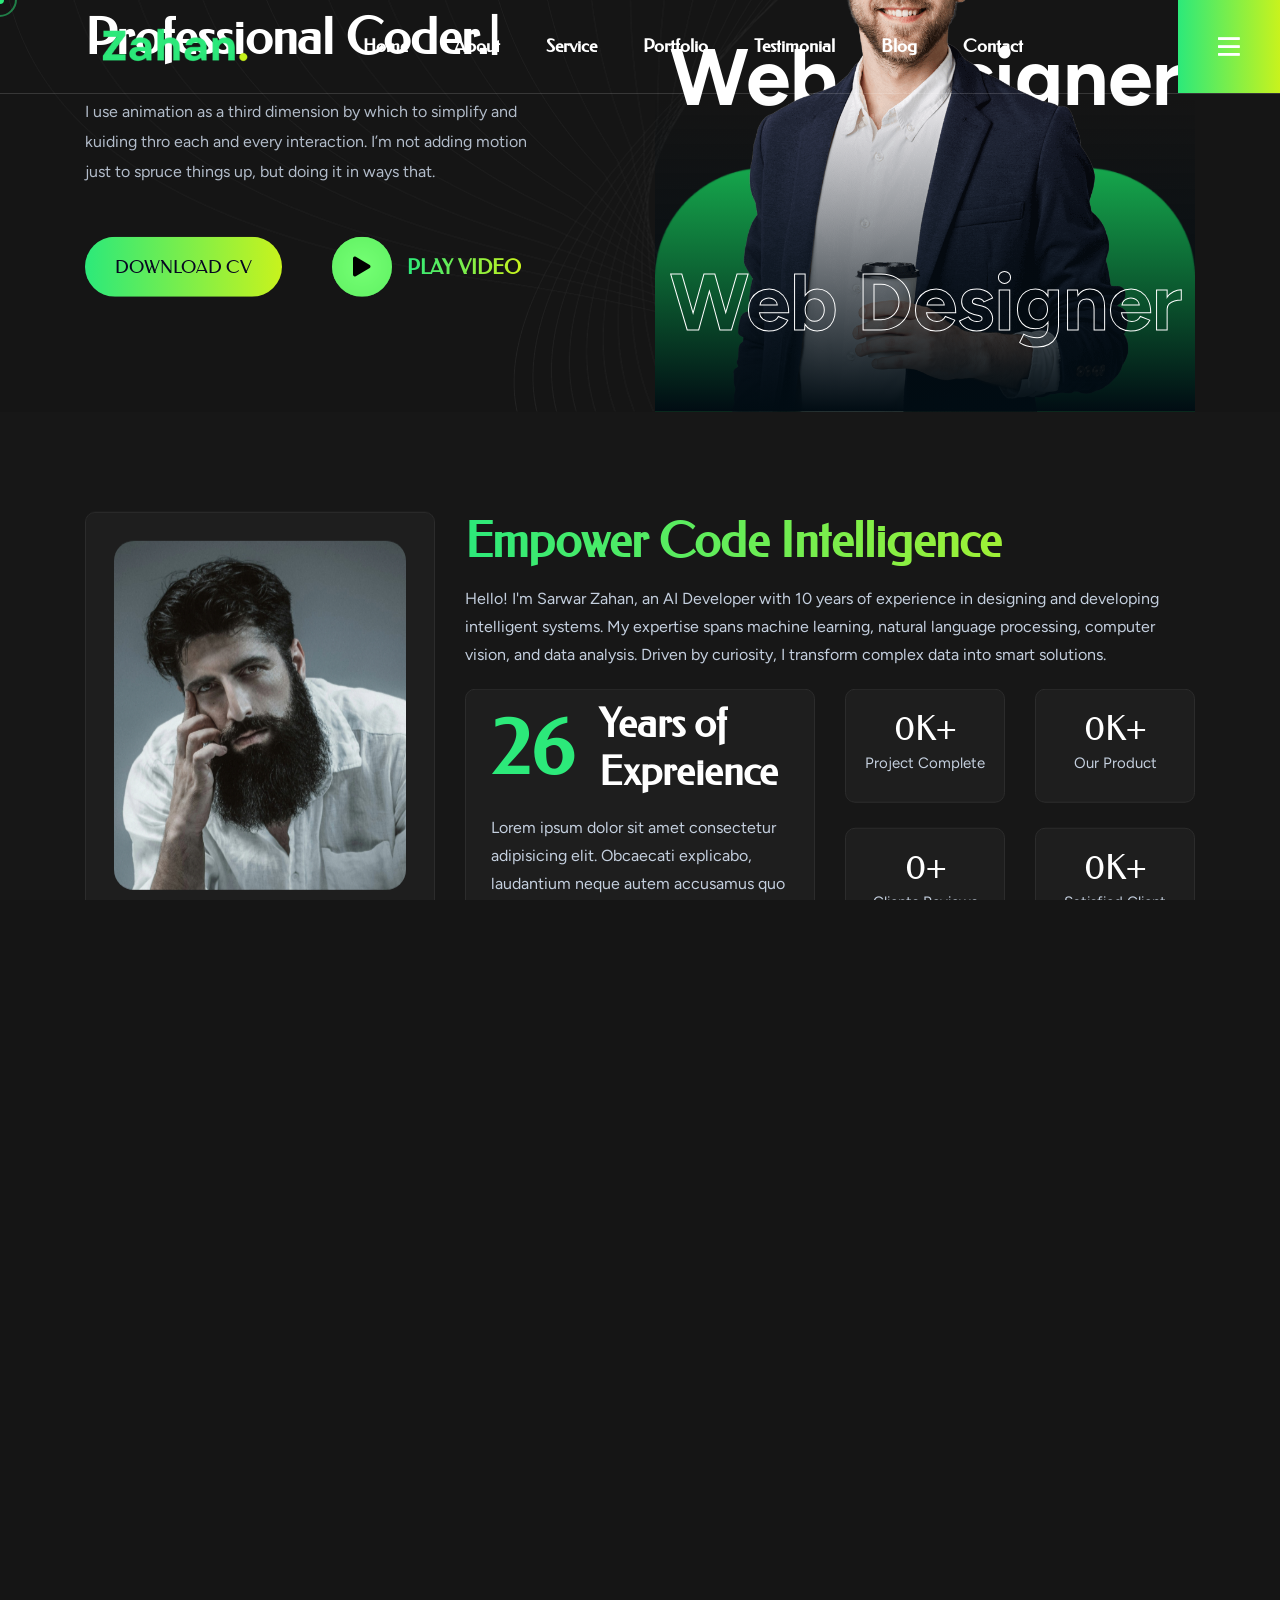
==== index.html @ ab87fbb2 "initial commit" ====
<!DOCTYPE html>
<html lang="en">
<head>
    <meta charset="UTF-8">
    <meta name="viewport" content="width=device-width, initial-scale=1.0">
    <title>Zahan - Personal Portfolio HTML Template</title>
    <link rel="icon" href="assets/img/logo/zahan-icon.png" type="image/png">

    <link rel="stylesheet" href="assets/css/bootstrap.min.css">
    <link rel="stylesheet" href="assets/css/fontawesome.min.css">
    <link rel="stylesheet" href="assets/css/swiper-bundle.min.css">
    <link rel="stylesheet" href="assets/css/animate.min.css">
    <link rel="stylesheet" href="assets/css/magnific-popup.css">
    <link rel="stylesheet" href="assets/css/style.css">
</head>
<body>
    <!-- Custom Cursor Start -->
    <div class="mouseCursor cursor-outer"></div>
    <div class="mouseCursor cursor-inner"><span>Drag</span></div>
    <!-- Custom Cursor End -->

    <!-- Preloader Start -->
    <div id="preloader">
    <div class="loader-text">Zahan</div>
    </div>
    <!-- Preloader End -->

    <!-- Header Start -->
    <header class="bc-header-wrapper bc-transparent-header pl-100 bc-sticky-black" id="bc-sticky-header">
        <div class="container-fluid p-0">
            <div class="row gx-0 align-items-center">
                <div class="col-lg-12">
                    <div class="bc-header-content d-flex justify-content-between ">
                        <div class="bc-logo-area align-content-center">
                            <a class="bc-logo" href="index.html">
                                <img src="assets/img/logo/logo.png" alt="logo">
                            </a>
                        </div>
                        <div class="bc-mainmenu-nav align-content-center d-none d-lg-block">
                            <nav class="bc-mobile-menu-active onepage">
                                <ul>
                                    <li><a href="#home">Home</a></li>
                                    <li><a href="#about">About</a></li>
                                    <li><a href="#service">Service</a></li>
                                    <li><a href="#portfolio">Portfolio</a></li>
                                    <li><a href="#testimonial">Testimonial</a></li>
                                    <li><a href="#blog">Blog</a></li>
                                    <li><a href="#contact">Contact</a></li>
                                </ul>
                            </nav>
                        </div>
                        <div class="bc-header-right-area align-content-center">
                            <div class="bc-action-area">
                                <div class="bc-offcanvas-btn bc-offcanvas-toogle"><i class="far fa-bars"></i></div>
                            </div>
                        </div>
                    </div>
                </div>
            </div>
        </div>
    </header>
    <!-- Header End -->
    <!-- Offcanvas Start --> 
     <div class="bc-offcanvas_wrapper">
        <div class="bc-offcanvas">
            <div class="bc-offcanvas-header d-flex justify-content-between align-items-center mb-70">
                <div class="bc-offcanvas-logo">
                    <a href="#">
                        <img src="assets/img/logo/logo.png" alt="">
                    </a>
                </div>
                <div class="bc-offcanvas-close">
                    <div class="bc-offcanvas-close-toggle">
                        <i class="fal fa-times"></i>
                    </div>
                </div>
            </div>
            <div class="bc-offcanvas-menu mb-50 d-xl-none"><nav></nav></div>
            <div class="bc-offcanvas-content mb-40 d-none d-lg-block">
                <h2 class="bc-offcanvas-title">Hello There!</h2>
                <p>Lorem ipsum dolor sit amet consectetur adipisicing elit. Blanditiis ea sint ex optio iste quidem.</p>
            </div>
            <div class="bc-offcanvas-info">
                <span class="subtile">Contact Inforamtion</span>
                <div class="bc-link-area">
                    <ul class="bc-link">
                        <li>
                            <span class="bc-link-icon"><i class="far fa-envelope"></i></span>
                            <div class="bc-link-wrap">
                                <h4 class="bc-link-title">E-mail:</h4>
                                <a href="#">hello@zahan.com</a>
                            </div>
                        </li>
                        <li>
                            <span class="bc-link-icon"><i class="fas fa-map-marker-alt"></i></span>
                            <div class="bc-link-wrap">
                                <h4 class="bc-link-title">Location:</h4>
                                <div>3891 Ranchview Dr. Richardson</div>
                            </div>
                        </li>
                        <li>
                            <span class="bc-link-icon"><i class="fas fa-phone-alt"></i></span>
                            <div class="bc-link-wrap">
                                <h4 class="bc-link-title">Phone:</h4>
                                <a href="#">+8801780882316</a>
                            </div>
                        </li>
                    </ul>
                </div>
            </div>
             <div class="bc-social-share-inner mt-50">
                <span class="subtile">find with me </span>
                <ul class="bc-social-sahre">
                    <li>
                        <a href="#" class="bc-social-btn"><i class="fab fa-facebook-f"></i></a>
                    </li>
                    <li>
                        <a href="#" class="bc-social-btn"><i class="fab fa-linkedin-in"></i></a>
                    </li>
                    <li>
                        <a href="#" class="bc-social-btn"><i class="fab fa-github"></i></a>
                    </li>
                    <li>
                        <a href="#" class="bc-social-btn"><i class="fab fa-twitter"></i></a>
                    </li>
                </ul>
            </div>
        </div>
     </div>
     <div class="bc-offcanvas-overlay"></div>
    <!-- Offcanvas End --> 

    <div id="smooth-wrapper">
        <div id="smooth-content">
            <main>
                <!-- Hero Start -->
                <section class="bc-hero-wrapper pt-90" data-background="assets/img/texture.png" id="home">
                    <div class="container">
                        <div class="row">
                            <div class="col-lg-6 order-lg-2">
                                <div class="bc-hero-right-area">
                                    <div class="bc-hero-thumbnail-wrapper">
                                        <div class="bc-hero-thumbnail wow img-custom-anim-top" data-wow-duration="1.5s" data-wow-delay="0.2s">
                                            <img src="assets/img/hero/banner-01.png" alt="hero image">
                                            <h2 class="bc-hero-thumbnail-text-1 bc-up-down-2">Web Designer</h2>
                                            <h2 class="bc-hero-thumbnail-text-2 bc-up-down">Web Designer</h2>
                                            <div class="bc-hero-thumbnail-bg-img">
                                                <img src="assets/img/hero/hero-banner-bg-01.png" alt="">
                                            </div>
                                        </div>
                                    </div>
                                </div>
                            </div>
                            <div class="col-lg-6 order-lg-1">
                                <div class="bc-hero-left-area">
                                    <div class="bc-hero-left-content">
                                        <span class="bc-hero-subtitle wow img-custom-anim-left" data-wow-duration="1.5s" data-wow-delay="0.1s">Welcome to my world</span>
                                        <h1 class="bc-hero-title wow img-custom-anim-right" data-wow-duration="1.5s" data-wow-delay="0.4s">
                                            Hi, I’m <span class="bc-hero-title-color bc-gradient-text-color">Sarwar Zahan</span><br>
                                            <span id="bc-animate-text"></span>
                                        </h1>
                                        <p>I use animation as a third dimension by which to simplify and kuiding thro each and every interaction. I’m not adding motion just to spruce things up, but doing it in ways that.</p>
                                        <div class="bc-hero-button-wrap mt-10 d-flex">
                                            <a href="#" class="bc-btn text-uppercase align-content-center">
                                                <span class="bc-btn-wrap">
                                                    <span class="bc-btn-y-1">DOWNLOAD CV</span>
                                                    <span class="bc-btn-y-2">DOWNLOAD CV</span>
                                                </span>
                                            </a>
                                            <a class="popup-video" href="https://www.youtube.com/watch?v=FTdNCmpxc-U">
                                                <div class="bc-video-btn ml-50">
                                                    <div class="bc-video-btn-circle">
                                                        <span class="bc-play-icon"><i class="fas fa-play"></i></span>
                                                    </div>
                                                    <span class="bc-video-btn-text bc-gradient-text-color">Play Video</span>
                                                </div>
                                            </a>
                                        </div>
                                    </div>
                                </div>
                            </div>
                        </div>
                    </div>
                </section>
                <!-- Hero End -->
                <!-- About Start -->
                <section class="bc-about-wrapper pt-100 pb-50 p-relative bc-section-bg" id="about">
                    <div class="container">
                        <div class="row">
                            <div class="col-lg-4 col-md-5">
                                <div class="bc-about-img-box-wrap text-center mb-30 wow bcFadeInUp" data-wow-duration="1.5s" data-wow-delay="0.2s">
                                    <div class="bc-about-thumb mb-30 wow img-custom-anim-top" data-wow-duration="1.5s" data-wow-delay="0.2s">
                                        <img src="assets/img/testimonial/testimonal-03.jpg" alt="">
                                    </div>
                                    <div class="bc-about-author-info">
                                        <h3 class="bc-about-author-name">Md Sarwar Zahan</h3>
                                        <span class="bc-about-author-degi bc-gradient-text-color">Web Developer</span>
                                    </div>
                                    <div class="bc-about-author-contact mt-15">
                                        <a href="#" class="bc-about-author-email">hello@sarwarzahan.com</a>
                                        <span class="bc-about-author-address">Based in San Francisco, CA</span>
                                    </div>
                                    <div class="bc-about-social-share mt-30">
                                        <ul class="bc-social-sahre justify-content-center">
                                            <li>
                                                <a href="#" class="bc-social-btn"><i class="fab fa-facebook-f"></i></a>
                                            </li>
                                            <li>
                                                <a href="#" class="bc-social-btn"><i class="fab fa-linkedin-in"></i></a>
                                            </li>
                                            <li>
                                                <a href="#" class="bc-social-btn"><i class="fab fa-github"></i></a>
                                            </li>
                                            <li>
                                                <a href="#" class="bc-social-btn"><i class="fab fa-twitter"></i></a>
                                            </li>
                                        </ul>
                                    </div>
                                </div>
                            </div>
                            <div class="col-lg-8 col-md-7">
                                <div class="bc-about-content-wrap">
                                    <div class="bc-section-title-wrapper mb-20 wow bcFadeInUp" data-wow-duration="1.5s" data-wow-delay="0.4s"> 
                                        <h2 class="bc-section-title bc-gradient-text-color ">Empower Code Intelligence</h2>
                                        <p>Hello! I'm Sarwar Zahan, an AI Developer with 10 years of experience in designing and developing intelligent systems. My expertise spans machine learning, natural language processing, computer vision, and data analysis. Driven by curiosity, I transform complex data into smart solutions.</p>
                                    </div>
                                    <div class="row">
                                        <div class="col-xl-6">
                                            <div class="bc-about-expart-area mb-20 d-none d-xl-block wow bcFadeInUp" data-wow-duration="1.5s" data-wow-delay="0.6s">
                                                <div class="bc-about-expart-text mb-10 d-flex">
                                                    <span>26</span>
                                                    <h3>Years of <br> Expreience</h3>
                                                </div>
                                                <p>Lorem ipsum dolor sit amet consectetur adipisicing elit. Obcaecati explicabo, laudantium neque autem accusamus quo aliquam molestias modi ab aut necessitatibus consequatur!</p>
                                            </div>
                                        </div>
                                        <div class="col-xl-6">
                                            <div class="bc-about-fact-area wow bcFadeInUp" data-wow-duration="1.5s" data-wow-delay="0.8s">
                                                <div class="row">
                                                    <div class="col-sm-6">
                                                        <div class="bc-fact">
                                                            <span class="bc-fact-count"><span class="counter">20</span>K+</span>
                                                            <p>Project Complete</p>
                                                        </div>
                                                    </div>
                                                    <div class="col-sm-6">
                                                        <div class="bc-fact">
                                                            <span class="bc-fact-count"><span class="counter">10</span>K+</span>
                                                            <p>Our Product</p>
                                                        </div>
                                                    </div>
                                                    <div class="col-sm-6">
                                                        <div class="bc-fact">
                                                            <span class="bc-fact-count"><span class="counter">200</span>+</span>
                                                            <p>Clients Reviews</p>
                                                        </div>
                                                    </div>
                                                    <div class="col-sm-6">
                                                        <div class="bc-fact">
                                                            <span class="bc-fact-count"><span class="counter">2</span>K+</span>
                                                            <p>Satisfied Client</p>
                                                        </div>
                                                    </div>
                                                </div>
                                            </div>
                                        </div>
                                    </div>
                                    <div class="row">
                                        <div class="col-12">
                                            <div class="bc-cta-area text-center wow bcFadeInUp" data-wow-duration="1.5s" data-wow-delay="1s">
                                                <h3 class="bc-cta-title text-white mb-10">Have a project idea in mind?</h3>
                                                <p class="bc-cta-subtitle text-white mb-20">Let’s collaborate to build something amazing together.</p>
                                                <a href="#" class="bc-btn">
                                                    <span class="bc-btn-wrap">
                                                        <span class="bc-btn-y-1">Start a Project <i class="fas fa-arrow-right"></i></span>
                                                        <span class="bc-btn-y-2">Start a Project <i class="fas fa-arrow-right"></i></span>
                                                    </span>
                                                </a>
                                            </div>
                                        </div>
                                    </div>
                                </div>
                            </div>
                        </div>
                    </div>
                </section>
                <!-- About End -->
                <!-- Services Start -->
                <section class="bc-service-wrapper pt-50 pb-50" id="service">
                    <div class="container">
                        <div class="bc-section-title-wrapper text-center mb-50"> 
                            <h2 class="bc-section-title bc-gradient-text-color ">Our Services</h2>
                            <p>Per ipsum ultrices sollicitudin iaculis platea facilisi semper aliquam up <br> senectus cursus vivamus volutpat penatibus</p>
                        </div>
                        <div class="row">
                            <div class="col-xl-4 col-md-6 mb-30">
                                <div class="bc-service wow bcFadeInUp" data-wow-duration="1.5s" data-wow-delay="0.2s">
                                    <div class="bc-service-icon">
                                        <span><i class="fas fa-briefcase"></i></span>
                                    </div>
                                    <div class="bc-service-text">
                                        <h2 class="bc-service-title">
                                            <a href="#">Business Stratagy</a>
                                        </h2>
                                        <p>I throw myself down among the tall grass by the stream as I  lie close to the earth.</p>
                                        <a href="#" class="bc-service-btn" data-bs-toggle="modal" data-bs-target="#serviceModal1"><i class="fas fa-arrow-right"></i></a>
                                    </div>
                                    <a href="#" class="bc-service-over-link" data-bs-toggle="modal" data-bs-target="#serviceModal1"></a>
                                </div>
                            </div>
                            <div class="col-xl-4 col-md-6 mb-30">
                                <div class="bc-service wow bcFadeInUp" data-wow-duration="1.5s" data-wow-delay="0.4s">
                                    <div class="bc-service-icon">
                                        <span><i class="fas fa-code"></i></span>
                                    </div>
                                    <div class="bc-service-text">
                                        <h2 class="bc-service-title">
                                            <a href="#">App Development</a>
                                        </h2>
                                        <p>I throw myself down among the tall grass by the stream as I  lie close to the earth.</p>
                                        <a href="#" class="bc-service-btn" data-bs-toggle="modal" data-bs-target="#serviceModal1"><i class="fas fa-arrow-right"></i></a>
                                    </div>
                                    <a href="#" class="bc-service-over-link" data-bs-toggle="modal" data-bs-target="#serviceModal1"></a>
                                </div>
                            </div>
                            <div class="col-xl-4 col-md-6 mb-30">
                                <div class="bc-service wow bcFadeInUp" data-wow-duration="1.5s" data-wow-delay="0.6s">
                                    <div class="bc-service-icon">
                                        <span><i class="fas fa-drafting-compass"></i></span>
                                    </div>
                                    <div class="bc-service-text">
                                        <h2 class="bc-service-title">
                                            <a href="#">Web Development</a>
                                        </h2>
                                        <p>I throw myself down among the tall grass by the stream as I  lie close to the earth.</p>
                                        <a href="#" class="bc-service-btn" data-bs-toggle="modal" data-bs-target="#serviceModal1"><i class="fas fa-arrow-right"></i></a>
                                    </div>
                                    <a href="#" class="bc-service-over-link" data-bs-toggle="modal" data-bs-target="#serviceModal1"></a>
                                </div>
                            </div>
                            <div class="col-xl-4 col-md-6 mb-30">
                                <div class="bc-service wow bcFadeInUp" data-wow-duration="1.5s" data-wow-delay="0.7s">
                                    <div class="bc-service-icon">
                                        <span><i class="fas fa-layer-group"></i></span>
                                    </div>
                                    <div class="bc-service-text">
                                        <h2 class="bc-service-title">
                                            <a href="#">Web Design</a>
                                        </h2>
                                        <p>I throw myself down among the tall grass by the stream as I  lie close to the earth.</p>
                                        <a href="#" class="bc-service-btn" data-bs-toggle="modal" data-bs-target="#serviceModal1"><i class="fas fa-arrow-right"></i></a>
                                    </div>
                                    <a href="#" class="bc-service-over-link" data-bs-toggle="modal" data-bs-target="#serviceModal1"></a>
                                </div>
                            </div>
                            <div class="col-xl-4 col-md-6 mb-30">
                                <div class="bc-service wow bcFadeInUp" data-wow-duration="1.5s" data-wow-delay="0.8s">
                                    <div class="bc-service-icon">
                                        <span><i class="fas fa-bullseye"></i></span>
                                    </div>
                                    <div class="bc-service-text">
                                        <h2 class="bc-service-title">
                                            <a href="#">Digital Marketing</a>
                                        </h2>
                                        <p>I throw myself down among the tall grass by the stream as I  lie close to the earth.</p>
                                        <a href="#" class="bc-service-btn" data-bs-toggle="modal" data-bs-target="#serviceModal1"><i class="fas fa-arrow-right"></i></a>
                                    </div>
                                    <a href="#" class="bc-service-over-link" data-bs-toggle="modal" data-bs-target="#serviceModal1"></a>
                                </div>
                            </div>
                            <div class="col-xl-4 col-md-6 mb-30">
                                <div class="bc-service wow bcFadeInUp" data-wow-duration="1.5s" data-wow-delay="0.9s">
                                    <div class="bc-service-icon">
                                        <span><i class="fas fa-pen-alt"></i></span>
                                    </div>
                                    <div class="bc-service-text">
                                        <h2 class="bc-service-title">
                                            <a href="#">Content Writing</a>
                                        </h2>
                                        <p>I throw myself down among the tall grass by the stream as I  lie close to the earth.</p>
                                        <a href="#" class="bc-service-btn" data-bs-toggle="modal" data-bs-target="#serviceModal1"><i class="fas fa-arrow-right"></i></a>
                                    </div>
                                    <a href="#" class="bc-service-over-link" data-bs-toggle="modal" data-bs-target="#serviceModal1"></a>
                                </div>
                            </div>
                        </div>
                    </div>
                </section>
                <!-- Services End -->  
                <!-- Portfolio Start --> 
                <section class="bc-portfolio-wrapper pt-50 pb-50 bc-section-bg" id="portfolio">
                    <div class="container">
                        <div class="bc-section-title-wrapper text-center mb-50"> 
                            <h2 class="bc-section-title bc-gradient-text-color ">Our Projects</h2>
                            <p>Per ipsum ultrices sollicitudin iaculis platea facilisi semper aliquam up <br> senectus cursus vivamus volutpat penatibus</p>
                        </div>
                        <div class="bc-portfolio-content wow slideinup" data-wow-duration="1.5s" data-wow-delay="0.1s">
                            <div class="row">
                                <div class="col-xl-12">
                                    <div class="bc-portfolio-filter d-sm-flex justify-content-center mb-40">
                                        <button class="active" data-filter="*">All</button>
                                        <button data-filter=".web">Web Design</button>
                                        <button data-filter=".graphic">Graphic Design</button>
                                        <button data-filter=".markting">Content Markting</button>
                                    </div>
                                </div>
                            </div>
                            <div class="row grid">
                                <div class="col-xl-4 col-md-6 grid-item web">
                                    <div class="bc-portfolio-item mb-30">
                                        <div class="bc-portfolio-thumb-wrapper">
                                            <div class="bc-portfolio-thumb">
                                                <div class="bc-portfolio-thumb-inner">
                                                    <img src="assets/img/portfolio/portfolio-01.jpg" alt="Web Design">
                                                </div>
                                            </div>
                                             <div class="bc-portfolio-thumb">
                                                <div class="bc-portfolio-thumb-inner">
                                                    <img src="assets/img/portfolio/portfolio-01.jpg" alt="Web Design">
                                                </div>
                                            </div>
                                        </div>
                                        <div class="bc-portfolio-item-text pt-30">
                                            <h2 class="bc-portfolio-title">Mobile app landing design & Services</h2>
                                            <div class="bc-portfolio-action d-xl-flex d-sm-flex justify-content-between pt-20 align-items-center">
                                                <div class="bc-portfolio-category">
                                                    <span>Application</span>
                                                    <span>Web Design</span>
                                                </div>
                                                <div class="bc-portfolio-btn">
                                                    <a class="bc-btn" href="#" data-bs-toggle="modal" data-bs-target="#portfolioModal">
                                                         <span class="bc-btn-wrap">
                                                            <span class="bc-btn-y-1">View Details</span>
                                                            <span class="bc-btn-y-2">View Details</span>
                                                        </span>
                                                    </a>
                                                </div>
                                            </div>
                                        </div>
                                    </div>
                                </div>
                                <div class="col-xl-4 col-md-6 grid-item graphic">
                                    <div class="bc-portfolio-item mb-30">
                                        <div class="bc-portfolio-thumb-wrapper">
                                            <div class="bc-portfolio-thumb">
                                                <div class="bc-portfolio-thumb-inner">
                                                    <img src="assets/img/portfolio/portfolio-02.jpg" alt="Web Design">
                                                </div>
                                            </div>
                                             <div class="bc-portfolio-thumb">
                                                <div class="bc-portfolio-thumb-inner">
                                                    <img src="assets/img/portfolio/portfolio-02.jpg" alt="Web Design">
                                                </div>
                                            </div>
                                        </div>
                                        <div class="bc-portfolio-item-text pt-30">
                                            <h2 class="bc-portfolio-title">Porro alias laboriosam quod rerum voluptates deserunt.</h2>
                                            <div class="bc-portfolio-action d-xl-flex d-sm-flex justify-content-between pt-20 align-items-center">
                                                <div class="bc-portfolio-category">
                                                    <span>Application</span>
                                                    <span>Web Design</span>
                                                </div>
                                                <div class="bc-portfolio-btn">
                                                    <a class="bc-btn" href="#" data-bs-toggle="modal" data-bs-target="#portfolioModal">
                                                         <span class="bc-btn-wrap">
                                                            <span class="bc-btn-y-1">View Details</span>
                                                            <span class="bc-btn-y-2">View Details</span>
                                                        </span>
                                                    </a>
                                                </div>
                                            </div>
                                        </div>
                                    </div>
                                </div>
                                <div class="col-xl-4 col-md-6 grid-item markting">
                                    <div class="bc-portfolio-item mb-30">
                                        <div class="bc-portfolio-thumb-wrapper">
                                            <div class="bc-portfolio-thumb">
                                                <div class="bc-portfolio-thumb-inner">
                                                    <img src="assets/img/portfolio/portfolio-03.jpg" alt="Web Design">
                                                </div>
                                            </div>
                                             <div class="bc-portfolio-thumb">
                                                <div class="bc-portfolio-thumb-inner">
                                                    <img src="assets/img/portfolio/portfolio-03.jpg" alt="Web Design">
                                                </div>
                                            </div>
                                        </div>
                                        <div class="bc-portfolio-item-text pt-30">
                                            <h2 class="bc-portfolio-title">Mobile app landing design & app maintain</h2>
                                            <div class="bc-portfolio-action d-xl-flex d-sm-flex justify-content-between pt-20 align-items-center">
                                                <div class="bc-portfolio-category">
                                                    <span>Application</span>
                                                    <span>Web Design</span>
                                                </div>
                                                <div class="bc-portfolio-btn">
                                                    <a class="bc-btn" href="#" data-bs-toggle="modal" data-bs-target="#portfolioModal">
                                                         <span class="bc-btn-wrap">
                                                            <span class="bc-btn-y-1">View Details</span>
                                                            <span class="bc-btn-y-2">View Details</span>
                                                        </span>
                                                    </a>
                                                </div>
                                            </div>
                                        </div>
                                    </div>
                                </div>
                                <div class="col-xl-4 col-md-6 grid-item web">
                                    <div class="bc-portfolio-item mb-30">
                                        <div class="bc-portfolio-thumb-wrapper">
                                            <div class="bc-portfolio-thumb">
                                                <div class="bc-portfolio-thumb-inner">
                                                    <img src="assets/img/portfolio/portfolio-04.jpg" alt="Web Design">
                                                </div>
                                            </div>
                                             <div class="bc-portfolio-thumb">
                                                <div class="bc-portfolio-thumb-inner">
                                                    <img src="assets/img/portfolio/portfolio-04.jpg" alt="Web Design">
                                                </div>
                                            </div>
                                        </div>
                                        <div class="bc-portfolio-item-text pt-30">
                                            <h2 class="bc-portfolio-title">Mobile app landing design & app maintain</h2>
                                            <div class="bc-portfolio-action d-xl-flex d-sm-flex justify-content-between pt-20 align-items-center">
                                                <div class="bc-portfolio-category">
                                                    <span>Application</span>
                                                    <span>Web Design</span>
                                                </div>
                                                <div class="bc-portfolio-btn">
                                                    <a class="bc-btn" href="#" data-bs-toggle="modal" data-bs-target="#portfolioModal">
                                                         <span class="bc-btn-wrap">
                                                            <span class="bc-btn-y-1">View Details</span>
                                                            <span class="bc-btn-y-2">View Details</span>
                                                        </span>
                                                    </a>
                                                </div>
                                            </div>
                                        </div>
                                    </div>
                                </div>
                                <div class="col-xl-4 col-md-6 grid-item graphic">
                                    <div class="bc-portfolio-item mb-30">
                                        <div class="bc-portfolio-thumb-wrapper">
                                            <div class="bc-portfolio-thumb">
                                                <div class="bc-portfolio-thumb-inner">
                                                    <img src="assets/img/portfolio/portfolio-05.jpg" alt="Web Design">
                                                </div>
                                            </div>
                                             <div class="bc-portfolio-thumb">
                                                <div class="bc-portfolio-thumb-inner">
                                                    <img src="assets/img/portfolio/portfolio-05.jpg" alt="Web Design">
                                                </div>
                                            </div>
                                        </div>
                                        <div class="bc-portfolio-item-text pt-30">
                                            <h2 class="bc-portfolio-title">Lorem, ipsum dolor sit amet consectetur adipisicing.</h2>
                                            <div class="bc-portfolio-action d-xl-flex d-sm-flex justify-content-between pt-20 align-items-center">
                                                <div class="bc-portfolio-category">
                                                    <span>Application</span>
                                                    <span>Web Design</span>
                                                </div>
                                                <div class="bc-portfolio-btn">
                                                    <a class="bc-btn" href="#" data-bs-toggle="modal" data-bs-target="#portfolioModal">
                                                         <span class="bc-btn-wrap">
                                                            <span class="bc-btn-y-1">View Details</span>
                                                            <span class="bc-btn-y-2">View Details</span>
                                                        </span>
                                                    </a>
                                                </div>
                                            </div>
                                        </div>
                                    </div>
                                </div>
                                <div class="col-xl-4 col-md-6 grid-item markting">
                                    <div class="bc-portfolio-item mb-30">
                                        <div class="bc-portfolio-thumb-wrapper">
                                            <div class="bc-portfolio-thumb">
                                                <div class="bc-portfolio-thumb-inner">
                                                    <img src="assets/img/portfolio/portfolio-06.jpg" alt="Web Design">
                                                </div>
                                            </div>
                                             <div class="bc-portfolio-thumb">
                                                <div class="bc-portfolio-thumb-inner">
                                                    <img src="assets/img/portfolio/portfolio-06.jpg" alt="Web Design">
                                                </div>
                                            </div>
                                        </div>
                                        <div class="bc-portfolio-item-text pt-30">
                                            <h2 class="bc-portfolio-title">Logo design creativity & Application</h2>
                                            <div class="bc-portfolio-action d-xl-flex d-sm-flex justify-content-between pt-20 align-items-center">
                                                <div class="bc-portfolio-category">
                                                    <span>Application</span>
                                                    <span>Web Design</span>
                                                </div>
                                                <div class="bc-portfolio-btn">
                                                    <a class="bc-btn" href="#" data-bs-toggle="modal" data-bs-target="#portfolioModal">
                                                         <span class="bc-btn-wrap">
                                                            <span class="bc-btn-y-1">View Details</span>
                                                            <span class="bc-btn-y-2">View Details</span>
                                                        </span>
                                                    </a>
                                                </div>
                                            </div>
                                        </div>
                                    </div>
                                </div>
                            </div>
                        </div>
                    </div>
                </section>
                <!-- Portfolio End --> 
                <!-- Testimonial Start -->
                <section class="bc-testimonial-wrapper pt-50 pb-50 jarallax" data-background="assets/img/section-bg.jpg" id="testimonial">
                    <div class="container">
                        <div class="bc-section-title-wrapper text-center mb-50 p-relative z-index-1"> 
                            <h2 class="bc-section-title bc-gradient-text-color ">Happy & Satisfied Face</h2>
                            <p>Per ipsum ultrices sollicitudin iaculis platea facilisi semper aliquam up <br> senectus cursus vivamus volutpat penatibus</p>
                        </div>

                        <div class="swiper bc-testimonial-active p-relative">
                            <div class="swiper-wrapper">
                                <div class="swiper-slide">
                                    <div class="bc-testimonial-item d-flex justify-content-center align-items-center">
                                        <div class="testimoinal-thumb p-relative d-none d-xl-block">
                                            <img src="assets/img/testimonial/testimonal-03.jpg" alt="">
                                            <div class="testimoinal-thumb-bg"></div>
                                        </div>
                                        <div class="testimoinal-content">
                                            <img src="assets/img/testimonial/quote-left.png" alt="">
                                            <p>Lorem, ipsum dolor sit amet consectetur adipisicing elit. Adipisci autem sunt debitis, blanditiis eveniet odit ad repudiandae excepturi distinctio quidem itaque accusamus hic, quo impedit reiciendis alias tempora illum ea! Lorem ipsum dolor sit amet consectetur, adipisicing elit.</p>
                                            <div class="testimoinal-author-info">
                                                <h3 class="testimoinal-author-name">John Copper</h3>
                                                <span class="testimoinal-author-degi">UI/UX Designer</span>
                                            </div>
                                        </div>
                                    </div>
                                </div>
                                <div class="swiper-slide">
                                    <div class="bc-testimonial-item d-flex justify-content-center align-items-center">
                                        <div class="testimoinal-thumb p-relative d-none d-xl-block">
                                            <img src="assets/img/testimonial/testimonal-03.jpg" alt="">
                                            <div class="testimoinal-thumb-bg"></div>
                                        </div>
                                        <div class="testimoinal-content">
                                            <img src="assets/img/testimonial/quote-left.png" alt="">
                                            <p>Lorem, ipsum dolor sit amet consectetur adipisicing elit. Adipisci autem sunt debitis, blanditiis eveniet odit ad repudiandae excepturi distinctio quidem itaque accusamus hic, quo impedit reiciendis alias tempora illum ea! Lorem ipsum dolor sit amet consectetur, adipisicing elit.</p>
                                            <div class="testimoinal-author-info">
                                                <h3 class="testimoinal-author-name">John Copper</h3>
                                                <span class="testimoinal-author-degi">UI/UX Designer</span>
                                            </div>
                                        </div>
                                    </div>
                                </div>
                                <div class="swiper-slide">
                                    <div class="bc-testimonial-item d-flex justify-content-center align-items-center">
                                        <div class="testimoinal-thumb p-relative d-none d-xl-block">
                                            <img src="assets/img/testimonial/testimonal-03.jpg" alt="">
                                            <div class="testimoinal-thumb-bg"></div>
                                        </div>
                                        <div class="testimoinal-content">
                                            <img src="assets/img/testimonial/quote-left.png" alt="">
                                            <p>Lorem, ipsum dolor sit amet consectetur adipisicing elit. Adipisci autem sunt debitis, blanditiis eveniet odit ad repudiandae excepturi distinctio quidem itaque accusamus hic, quo impedit reiciendis alias tempora illum ea! Lorem ipsum dolor sit amet consectetur, adipisicing elit.</p>
                                            <div class="testimoinal-author-info">
                                                <h3 class="testimoinal-author-name">John Copper</h3>
                                                <span class="testimoinal-author-degi">UI/UX Designer</span>
                                            </div>
                                        </div>
                                    </div>
                                </div>
                            </div>
                            <div class="bc-testimonial-btn d-flex">
                                <div class="bc-testimonial-btn-prev"><i class="fas fa-arrow-left"></i></div>
                                <div class="bc-testimonial-btn-next"><i class="fas fa-arrow-right"></i></div>
                                
                            </div>
                            <div class="bc-testimonial-pagination d-flex justify-content-center"></div>
                        </div>
                    </div>
                </section>
                <!-- Testimonial End -->
                <!-- Education Start -->
                <section class="bc-education-wrapper pt-80 pb-50 bc-section-bg">
                    <div class="container">
                        <div class="bc-section-title-wrapper text-center mb-50"> 
                            <h2 class="bc-section-title bc-gradient-text-color ">Education</h2>
                            <p>Per ipsum ultrices sollicitudin iaculis platea facilisi semper aliquam up <br> senectus cursus vivamus volutpat penatibus</p>
                        </div>
                        <div class="row">
                            <div class="col-lg-12 mb-30">
                                <div class="bc-education-item d-flex align-items-center gap-3 text-center wow bcFadeInUp" data-wow-duration="1.5s" data-wow-delay="0.1s">
                                    <div class="bc-education-number"> 01</div>
                                    <div class="bc-education-title">
                                        <span>Bsc in CSE</span>
                                        <span>(2020-2025)</span>
                                    </div>
                                    <div class="bc-education-institute d-none d-sm-block">
                                        <h2>Bangladesh University of Business & Technology</h2>
                                    </div>
                                    <div class="bc-education-text text-start d-none d-lg-block">
                                        <p>Lorem ipsum dolor sit amet consectetur adipisicing elit. Laborum cumque iusto nostrum quo eveniet asperiores ratione? Ipsa obcaecati natus.</p>
                                    </div>
                                    <div class="bc-education-link">
                                        <a href="#" class="text-center" data-bs-toggle="modal" data-bs-target="#educationModal1"><i class="fas fa-arrow-right"></i></a>
                                    </div>
                                </div>
                            </div>
                            <div class="col-lg-12 mb-30">
                                <div class="bc-education-item d-flex align-items-center gap-3 text-center wow bcFadeInUp" data-wow-duration="1.5s" data-wow-delay="0.2s">
                                    <div class="bc-education-number"> 02</div>
                                    <div class="bc-education-title">
                                        <span>Bsc in CSE</span>
                                        <span>(2020-2025)</span>
                                    </div>
                                    <div class="bc-education-institute d-none d-sm-block">
                                        <h2>Bangladesh University of Business & Technology</h2>
                                    </div>
                                    <div class="bc-education-text text-start d-none d-lg-block">
                                        <p>Lorem ipsum dolor sit amet consectetur adipisicing elit. Laborum cumque iusto nostrum quo eveniet asperiores ratione? Ipsa obcaecati natus.</p>
                                    </div>
                                    <div class="bc-education-link">
                                        <a href="#" class="text-center" data-bs-toggle="modal" data-bs-target="#educationModal1"><i class="fas fa-arrow-right"></i></a>
                                    </div>
                                </div>
                            </div>
                            <div class="col-lg-12 mb-30">
                                <div class="bc-education-item d-flex align-items-center gap-3 text-center wow bcFadeInUp" data-wow-duration="1.5s" data-wow-delay="0.3s">
                                    <div class="bc-education-number"> 03</div>
                                    <div class="bc-education-title">
                                        <span>Bsc in CSE</span>
                                        <span>(2020-2025)</span>
                                    </div>
                                    <div class="bc-education-institute d-none d-sm-block">
                                        <h2>Bangladesh University of Business & Technology</h2>
                                    </div>
                                    <div class="bc-education-text text-start d-none d-lg-block">
                                        <p>Lorem ipsum dolor sit amet consectetur adipisicing elit. Laborum cumque iusto nostrum quo eveniet asperiores ratione? Ipsa obcaecati natus.</p>
                                    </div>
                                    <div class="bc-education-link">
                                        <a href="#" class="text-center" data-bs-toggle="modal" data-bs-target="#educationModal1"><i class="fas fa-arrow-right"></i></a>
                                    </div>
                                </div>
                            </div>
                        </div>
                    </div>
                </section>
                <!-- Education End -->
                <!-- Skill Start -->
                <section class="bc-skill-wrapper pt-80 pb-50">
                    <div class="container">
                        <div class="row">
                            <div class="col-xl-6">
                                <div class="bc-section-title-wrapper text-start mb-50"> 
                                    <h2 class="bc-section-title bc-gradient-text-color ">We develop our skills regularly to keep us updated</h2>
                                    <p>Lorem ipsum dolor sit amet, consectetur adipisicing elit, sed do eiusmod incididunt ut labore et dolore magna aliqua. Ut enim ad minim veniam, quis nostrud ullamco laboris nisi ut aliquip ex ea commodo consequat. Duis aute irure dolor in reprehenderit in voluptate velit esse cillum dolore eu fugiat nulla pariatur.</p>
                                    <a href="#" class="bc-btn mt-10">
                                        <span class="bc-btn-wrap">
                                            <span class="bc-btn-y-1">DOWNLOAD CV</span>
                                            <span class="bc-btn-y-2">DOWNLOAD CV</span>
                                        </span>
                                    </a>
                                </div>
                            </div>
                            <div class="col-xl-6">
                                <div class="bc-skill-wrap">
                                    <div class="bc-progress-item">
                                        <h6>Laravel</h6>
                                        <div class="bc-progress progress">
                                            <div class="bc-progress-bar progress-bar wow fadeInLeft" data-wow-duration="1.5s" data-wow-delay="0.3s"  style="width: 85%;">
                                                <span class="bc-progress-label">85%</span>
                                            </div>
                                        </div>
                                    </div>
                                    <div class="bc-progress-item">
                                        <h6>Wordpress</h6>
                                        <div class="bc-progress progress">
                                            <div class="bc-progress-bar progress-bar wow fadeInLeft" data-wow-duration="1.5s" data-wow-delay="0.4s" style="width: 40%;">
                                                <span class="bc-progress-label">40%</span>
                                            </div>
                                        </div>
                                    </div>
                                    <div class="bc-progress-item">
                                        <h6>HTML</h6>
                                        <div class="bc-progress progress">
                                            <div class="bc-progress-bar progress-bar wow fadeInLeft" data-wow-duration="1.5s" data-wow-delay="0.5s" style="width: 80%;">
                                                <span class="bc-progress-label">80%</span>
                                            </div>
                                        </div>
                                    </div>
                                    <div class="bc-progress-item">
                                        <h6>CSS3</h6>
                                        <div class="bc-progress progress">
                                            <div class="bc-progress-bar progress-bar wow fadeInLeft" data-wow-duration="1.5s" data-wow-delay="0.6s" style="width: 75%;">
                                                <span class="bc-progress-label">75%</span>
                                            </div>
                                        </div>
                                    </div>
                                    <div class="bc-progress-item">
                                        <h6>PHP</h6>
                                        <div class="bc-progress progress">
                                            <div class="bc-progress-bar progress-bar wow fadeInLeft" data-wow-duration="1.5s" data-wow-delay="0.7s" style="width: 60%;">
                                                <span class="bc-progress-label">60%</span>
                                            </div>
                                        </div>
                                    </div>
                                </div>
                            </div>
                        </div>
                    </div>
                </section>
                <!-- Skill End -->
                <!-- Blog Start -->
                <section class="bc-blog-wrapper pt-50 pb-50 bc-section-bg" id="blog">
                    <div class="container">
                        <div class="bc-section-title-wrapper text-center mb-60"> 
                            <h2 class="bc-section-title bc-gradient-text-color ">Our Blogs</h2>
                            <p>Per ipsum ultrices sollicitudin iaculis platea facilisi semper aliquam up <br> senectus cursus vivamus volutpat penatibus</p>
                        </div>
                        <div class="row">
                            <div class="col-xl-4 col-md-6 mb-15">
                                <div class="bc-blog-item mb-20 wow bcFadeInUp" data-wow-duration="1.5s" data-wow-delay="0.1s">
                                    <a href="#" class="bc-blog-thumb" data-bs-toggle="modal" data-bs-target="#blogModal1">
                                     <img src="assets/img/blog/blog-01.jpg" alt="Web Design">
                                    </a>

                                    <div class="bc-blog-item-text pt-30 ">
                                        <div class="bc-blog-info mb-3 d-flex justify-content-between">
                                            <div class="bc-blog-categpry"><i class="fal fa-certificate"></i> <a href="#">Web Design</a></div>
                                            <div class="bc-blog-time"><i class="far fa-clock"></i><span> 2 hour read</span></div>
                                        </div>
                                        <h2 class="bc-blog-title">
                                            Potent be interdum ipsum pellentes code primis laoreet diam per established
                                        </h2>
                                        <div class="bc-blog-btn mt-4 mb-2">
                                            <a class="bc-btn" href="#" data-bs-toggle="modal" data-bs-target="#blogModal1">
                                                <span class="bc-btn-wrap">
                                                    <span class="bc-btn-y-1">Read More <i class="fas fa-arrow-right"></i></span>
                                                    <span class="bc-btn-y-2">Read More <i class="fas fa-arrow-right"></i></span>
                                                </span>
                                            </a>
                                        </div>
                                    </div>
                                </div>
                            </div>
                            <div class="col-xl-4 col-md-6 mb-15">
                                <div class="bc-blog-item mb-20 wow bcFadeInUp" data-wow-duration="1.5s" data-wow-delay="0.2s">
                                    <a href="#" class="bc-blog-thumb" data-bs-toggle="modal" data-bs-target="#blogModal1">
                                        <img src="assets/img/blog/blog-02.jpg" alt="Web Design">
                                    </a>
                                    <div class="bc-blog-item-text pt-20 ">
                                        <div class="bc-blog-info mb-3 d-flex justify-content-between">
                                            <div class="bc-blog-categpry"><i class="fal fa-certificate"></i> <a href="#">Web Design</a></div>
                                            <div class="bc-blog-time"><i class="far fa-clock"></i><span> 2 hour read</span></div>
                                        </div>
                                        <h2 class="bc-blog-title">
                                            Potent be interdum ipsum pellentes code primis laoreet diam per established
                                        </h2>
                                        <div class="bc-blog-btn mt-4 mb-2">
                                            <a class="bc-btn" href="#" data-bs-toggle="modal" data-bs-target="#blogModal1">
                                                <span class="bc-btn-wrap">
                                                    <span class="bc-btn-y-1">Read More <i class="fas fa-arrow-right"></i></span>
                                                    <span class="bc-btn-y-2">Read More <i class="fas fa-arrow-right"></i></span>
                                                </span>
                                            </a>
                                        </div>
                                    </div>
                                </div>
                            </div>
                            <div class="col-xl-4 col-md-6 mb-15">
                                <div class="bc-blog-item mb-20 wow bcFadeInUp" data-wow-duration="1.5s" data-wow-delay="0.3s">
                                    <a href="#" class="bc-blog-thumb" data-bs-toggle="modal" data-bs-target="#blogModal1">
                                        <img src="assets/img/blog/blog-03.jpg" alt="Web Design">
                                    </a>
                                    <div class="bc-blog-item-text pt-30 ">
                                        <div class="bc-blog-info mb-3 d-flex justify-content-between">
                                            <div class="bc-blog-categpry"><i class="fal fa-certificate"></i> <a href="#">Web Design</a></div>
                                            <div class="bc-blog-time"><i class="far fa-clock"></i><span> 2 hour read</span></div>
                                        </div>
                                        <h2 class="bc-blog-title">
                                            Potent be interdum ipsum pellentes code primis laoreet diam per established
                                        </h2>
                                        <div class="bc-blog-btn mt-4 mb-2">
                                            <a class="bc-btn" href="#" data-bs-toggle="modal" data-bs-target="#blogModal1">
                                                <span class="bc-btn-wrap">
                                                    <span class="bc-btn-y-1">Read More <i class="fas fa-arrow-right"></i></span>
                                                    <span class="bc-btn-y-2">Read More <i class="fas fa-arrow-right"></i></span>
                                                </span>
                                            </a>
                                        </div>
                                    </div>
                                </div>
                            </div>
                            
                        </div>
                    </div>
                </section>
                <!-- Blog End -->
                <!-- Contact Start -->
                <section class="bc-contact-wrapper pt-50 pb-50" id="contact">
                    <div class="container">
                        <div class="row g-5">
                            <div class="col-xl-4 col-lg-5">
                                <div class="bc-contact-text-area wow bcFadeInUp" data-wow-duration="1.5s" data-wow-delay="0.2s">
                                    <div class="bc-section-title-wrapper text-start mb-60"> 
                                        <h2 class="bc-section-title bc-gradient-text-color ">Get Ready To Create Great</h2>
                                        <p>Per ipsum ultrices sollicitudin iaculis platea facilisi semper aliquam up  senectus cursus vivamus volutpat penatibus.</p>
                                    </div>
                                    <div class="bc-link-area">
                                        <ul class="bc-link">
                                            <li>
                                                <span class="bc-link-icon"><i class="far fa-envelope"></i></span>
                                                <div class="bc-link-wrap">
                                                    <h4 class="bc-link-title">E-mail:</h4>
                                                    <a href="#">hello@zahan.com</a>
                                                </div>
                                            </li>
                                            <li>
                                                <span class="bc-link-icon"><i class="fas fa-map-marker-alt"></i></span>
                                                <div class="bc-link-wrap">
                                                    <h4 class="bc-link-title">Location:</h4>
                                                    <div>3891 Ranchview Dr. Richardson</div>
                                                </div>
                                            </li>
                                            <li>
                                                <span class="bc-link-icon"><i class="fas fa-phone-alt"></i></span>
                                                <div class="bc-link-wrap">
                                                    <h4 class="bc-link-title">Phone:</h4>
                                                    <a href="#">+8801780882316</a>
                                                </div>
                                            </li>
                                        </ul>
                                    </div>
                                </div>
                            </div>
                            <div class="col-xl-8 col-lg-7">
                                <div class="bc-contact-form wow bcFadeInUp" data-wow-duration="1.5s" data-wow-delay="0.4s">
                                    <h4 class="bc-form-title mb-20">GET IN TOUCH</h4>
                                    <form class="row g-3 bc-contact-form-wrapper" action="assets/mail.php"  method="post" id="contact-form">
                                        <div class="col-lg-6 mb-3">
                                            <div class="form-group">
                                                <input type="text" class="form-control" id="name" name="name" placeholder="Your Name">
                                            </div>
                                        </div>
                                        <div class="col-lg-6 mb-3">
                                            <div class="form-group">
                                                <input type="number" class="form-control" id="number" name="number" placeholder="Phone Number">
                                            </div>
                                        </div>
                                        <div class="col-lg-6 mb-3">
                                            <div class="form-group">
                                                <input type="email" class="form-control" id="email" name="email" placeholder="Your Email">
                                            </div>
                                        </div>
                                        <div class="col-lg-6 mb-3">
                                            <div class="form-group">
                                                <input type="text" class="form-control" id="subject" name="subject" placeholder="Subject">
                                            </div>
                                        </div>
                                        <div class="col-lg-12">
                                            <div class="form-group">
                                            <textarea name="message" id="message" placeholder="Your Message"></textarea>
                                            </div>
                                        </div>
                                        <div class="col-lg-12">
                                            <div class="form-group">
                                                <button class="bc-btn w-100">
                                                    <span class="bc-btn-wrap">
                                                        <span class="bc-btn-y-1">Send Message</span>
                                                        <span class="bc-btn-y-2">Send Message</span>
                                                    </span>
                                                </button>
                                            </div>
                                        </div>
                                        <p class="ajax-response"></p>
                                    </form>
                                </div>
                            </div>
                        </div>
                    </div>
                </section>
                <!-- Contact End -->
            </main>
            <!-- Footer Start -->
            <footer class="bc-footer-wrapper pt-20 pb-20">
                <div class="container">
                    <div class="bc-footer text-center">
                        <p>© 2025. All rights reserved by <a href="https://beepcoder.com/">Beepcoder.</a></p>
                    </div>
                </div>
            </footer>
            <!-- Footer End -->
        </div>
    </div>


    <!-- Back To Top -->
     <button id="back-to-top"><i class="far fa-arrow-up"></i></button>

    <!-- Service Modal -->
    <div class="modal fade" id="serviceModal1" tabindex="-1" aria-hidden="true">
        <div class="modal-dialog modal-lg modal-dialog-centered">
            <div class="modal-content border-0 rounded-4 overflow-hidden shadow-lg bg-dark text-white position-relative">
            
                <!-- Close Button -->
                <button type="button" class="btn-close btn-close-white position-absolute top-0 end-0 m-4" data-bs-dismiss="modal" aria-label="Close" style="z-index: 1056;"></button>
                
                <div class="row g-0">
                    
                    <!-- Left Image/Illustration (optional) -->
                    <div class="col-md-5 d-none d-md-block">
                    <img src="assets/img/blog/blog-02.jpg" alt="Service Image" class="img-fluid h-100 w-100 object-fit-cover">
                    </div>
                    
                    <!-- Right Text Content -->
                    <div class="col-md-7 p-4 p-md-5 d-flex flex-column justify-content-center">
                        <h3 class="mb-3">Business Strategy</h3>
                        <p class="text-light">Discover how our strategic business solutions can elevate your brand and boost market performance.</p>
                        
                        <ul class="list-unstyled mb-4">
                            <li><i class="fas fa-check-circle me-2 text-success"></i> In-depth market analysis</li>
                            <li><i class="fas fa-check-circle me-2 text-success"></i> Customized growth strategies</li>
                            <li><i class="fas fa-check-circle me-2 text-success"></i> Long-term vision planning</li>
                        </ul>

                        <a href="#" class="bc-btn">Learn More</a>
                    </div>

                </div>
            </div>
        </div>
    </div>

    <!-- Portfolio Modal --> 
    <div class="modal fade" id="portfolioModal" tabindex="-1" aria-hidden="true">
        <div class="modal-dialog modal-xl modal-dialog-centered modal-fullscreen-sm-down">
            <div class="modal-content bg-dark text-white border-0 rounded-4 overflow-hidden">
            
                <!-- Close Button -->
                <button type="button" class="btn-close btn-close-white position-absolute top-0 end-0 m-3" data-bs-dismiss="modal" aria-label="Close" style="z-index: 1056;"></button>
                
                <div class="modal-body p-0">
                    <div class="row g-0 flex-column flex-md-row">

                        <!-- Image Section -->
                        <div class="col-md-6 p-md-4">
                            <img src="assets/img/portfolio/portfolio-01.jpg" alt="Project Image" class="img-fluid w-100 rounded-3 h-100 object-fit-cover" style="object-fit: cover;">
                        </div>

                        <!-- Content Section -->
                        <div class="col-md-6 p-4 p-md-4 d-flex flex-column justify-content-center">
                            <p class="text-muted mb-2">Featured – Design</p>
                            <h2 class="fw-bold mb-4">App Design Development.</h2>
                            <p class="mb-3">
                            Lorem ipsum dolor sit amet consectetur adipisicing elit. Cupiditate distinctio assumenda explicabo veniam temporibus eligendi.
                            </p>
                            <p class="mb-4">
                            Dolorum alias suscipit rerum maiores aliquam earum odit, nihil culpa quas iusto hic minus!
                            </p>
                            <div class="d-flex flex-column flex-sm-row gap-3">
                                <button type="button" class="btn btn-outline-light rounded-pill px-4 py-2" data-bs-dismiss="modal" aria-label="Close">
                                    CLOSE <i class="bi bi-x-lg ms-1"></i>
                                </button>
                                <button class="btn btn-outline-light rounded-pill px-4 py-2">
                                    VIEW PROJECTS <i class="bi bi-arrow-right ms-1"></i>
                                </button>
                            </div>
                        </div>

                    </div>
                </div>
            </div>
        </div>
    </div>

    <!-- Education Modal -->
    <div class="modal fade" id="educationModal1" tabindex="-1" aria-hidden="true">
        <div class="modal-dialog modal-dialog-centered modal-lg">
            <div class="modal-content bg-dark text-white rounded-4 shadow-lg overflow-hidden position-relative">

                <!-- Close button -->
                <button type="button" class="btn-close btn-close-white position-absolute top-0 end-0 m-3" data-bs-dismiss="modal" aria-label="Close"></button>

                <div class="row g-0">
                    <!-- Optional left image -->
                    <div class="col-md-5 d-none d-md-block">
                        <img src="assets/img/blog/blog-01.jpg" class="img-fluid h-100 w-100 object-fit-cover" alt="Education Detail">
                        </div>

                        <!-- Right text content -->
                        <div class="col-md-7 p-4 p-md-5 d-flex flex-column justify-content-center">
                        <h3 class="mb-3">BSc in Computer Science</h3>
                        <h5 class="mb-2 text-secondary">Bangladesh University of Business & Technology</h5>
                        <p class="text-light-emphasis">(2020 – 2025)</p>
                        <hr class="border-light opacity-25">
                        <p class="mb-4">Studied core computing fundamentals such as data structures, software engineering, AI, machine learning, and full-stack web development. Participated in university tech fests, coding contests, and research forums.</p>
                        <ul class="list-unstyled">
                            <li><i class="fas fa-check-circle text-success me-2"></i> GPA: 3.85/4.00</li>
                            <li><i class="fas fa-check-circle text-success me-2"></i> Final Year Thesis: AI-powered Learning Platform</li>
                        </ul>
                    </div>
                </div>

            </div>
        </div>
    </div>

    <!-- Blog Modal -->
    <div class="modal fade" id="blogModal1" tabindex="-1"  aria-hidden="true">
        <div class="modal-dialog modal-xl modal-dialog-centered modal-dialog-scrollable">
            <div class="modal-content bg-dark text-white rounded-4 shadow-lg position-relative">

                <!-- Close Button -->
                <button type="button" class="btn-close btn-close-white position-absolute top-0 end-0 m-3 z-1" data-bs-dismiss="modal" aria-label="Close"></button>

                <!-- Modal Body (Scrolls if long) -->
                <div class="modal-body p-4 p-md-5">

                    <!-- Top Image -->
                    <div class="mb-4">
                        <img src="assets/img/blog/blog-01.jpg" class="img-fluid rounded-4 w-100" alt="Blog Image">
                    </div>

                    <!-- Title + Meta -->
                    <h2 class="mb-3">Potent be interdum ipsum pellentes code primis laoreet</h2>
                    <div class="d-flex justify-content-between text-light-emphasis small mb-4 flex-wrap gap-2">
                        <span><i class="fal fa-certificate me-1"></i> Web Design</span>
                        <span><i class="far fa-clock me-1"></i> 2 hour read</span>
                    </div>

                    <!-- Blog Content -->
                    <p class="mb-4">In this article, we dive deep into modern design principles, uncover emerging trends, and share actionable tips to elevate your UI/UX game.</p>
                    <p>Lorem ipsum dolor sit amet, consectetur adipiscing elit. Sed ut fermentum leo, et bibendum nulla. Integer posuere ligula ut metus tempor, sed efficitur augue consequat. Donec nec erat a enim sodales efficitur.</p>

                    <h5 class="mt-4">What You’ll Learn:</h5>
                    <ul class="list-unstyled mb-4">
                        <li><i class="fas fa-check-circle me-2 text-success"></i> Animation and motion UI tips</li>
                        <li><i class="fas fa-check-circle me-2 text-success"></i> Responsive layout strategies</li>
                        <li><i class="fas fa-check-circle me-2 text-success"></i> Best fonts & color palettes for 2025</li>
                    </ul>

                    <p>Suspendisse non sapien nec lorem volutpat vulputate. Proin placerat, nisl in scelerisque fermentum, urna mauris posuere justo, in pharetra leo lorem nec metus. Curabitur a tristique enim. Morbi fermentum, est eget sollicitudin posuere, sapien nulla feugiat nisl.</p>

                </div>
            </div>
        </div>
    </div>


<script src="assets/js/jquery-3.7.1.min.js"></script>
<script src="assets/js/bootstrap.bundle.min.js"></script>
<script src="assets/js/typed.js"></script>
<script src="assets/js/magnific-popup.js"></script>
<script src="assets/js/isotope.pkgd.min.js"></script>
<script src="assets/js/swiper-bundle.min.js"></script>
<script src="assets/js/wow.min.js"></script>
<script src="assets/js/waypoints.js"></script>
<script src="assets/js/jquery.counterup.min.js"></script>
<script src="assets/js/gsap.min.js"></script>
<script src="assets/js/scroll-trigger.js"></script>
<script src="assets/js/scroll-smoother.js"></script>
<script src="assets/js/jarallax.min.js"></script>
<script src="assets/js/ajax-form.js"></script>
<script src="assets/js/main.js"></script>
</body>
</html>
---- assets/css/style.css ----
/*-----------------------------------------------------------------------------------

    Template Name: Zahan - Personal Portfolio HTML Template
    Author: beepcoder
    Support: help.beepcoder.com
    Description: Zahan is a sleek and modern personal portfolio HTML template designed for developers, designers, and creatives to showcase their work with style and professionalism.
    Version: 1.0.0

-----------------------------------------------------------------------------------

/************ TABLE OF CONTENTS ***************

	-----------------
    01. THEME CSS
	-----------------
		1.1 Theme Default
		1.2 Common Classes
		1.3 Default Spacing

	-----------------
    02. COMPONENTS css
	-----------------
		2.1 Back to top
		2.2 Breadcrumb
		2.3 Buttons
		2.4 Custom Animation
		2.5 Custom Cursor
		2.6 Offcanvas
		2.7 Preloader
		2.8 Section Title
	-----------------
    03. HEADER CSS
	-----------------
		3.1 Header Style 1

    ---------------------------------
	04. MENU CSS
	---------------------------------
		4.1 Main menu css
		4.2 Mobile Menu

	---------------------------------

	---------------------------------
	05. FOOTER CSS
	---------------------------------
		5.1 Footer Style 1

	---------------------------------
	06. PAGES CSS
	---------------------------------
		6.1 Hero css
		6.2 About css
		6.3 Service css
		6.4 Portfolio css
		6.5 Testimonial css
		6.6 Education css
		6.7 Skill css
		6.8 Blog css
		6.9 Contact css





**********************************************/
/*----------------------------------------*/
/*  1.1 Theme Default
/*----------------------------------------*/
@import url("https://fonts.googleapis.com/css2?family=Federo&family=Figtree:ital,wght@0,300..900;1,300..900&display=swap");
:root {
  --bc-text-color-1:#ffffff;
  --bc-text-color-2:#2CE97A;
  --bc-text-color-3:#04060C;
  --bc-bg-color-1:#2CE97A;
  --bc-bg-color-2:#C8F31D;
  --bc-background-color-1: linear-gradient(145deg, #1e2024, #23272b);
  --bc-bg-black-1:#212428;
  --bc-bg-black-2:#010A10;
  --bc-color-lightn:#c4cfde;
  --bc-gradient-color-1:linear-gradient(90deg, var(--bc-bg-color-1) 0%, var(--bc-bg-color-2) 100%);
  --bc-stroke-gr: linear-gradient(90deg, #2CE97A, #C8F31D);
  --bc-full: linear-gradient(white, white);
  --bc-shadow-1: 10px 10px 19px #1c1e22, -10px -10px 19px #262a2e;
  --Bg-linear-2: linear-gradient(123.51deg, rgba(215, 237, 237, 0.1) -61.8%, rgba(204, 235, 235, 0.01) 100%);
  --bc-color-dark-one: #151515;
  --bc-color-dark-two: #171717;
  --bc-color-dark-four: #1E1E1E;
  --bc-color-dark-five: #2C2C2C;
}

:root {
  --bc-heading-font: "Federo", sans-serif;
  --bc-body-font: "Figtree", sans-serif;
}

/*----------------------------------------*/
/*  1.2 Common Classes
/*----------------------------------------*/
.w-img img {
  width: 100%;
}

.m-img img {
  max-width: 100%;
}

.fix {
  overflow: hidden;
}

.clear {
  clear: both;
}

.z-index-1 {
  z-index: 1;
}

.z-index-11 {
  z-index: 11;
}

.bc-body-bg {
  background-color: var(--bc-black-color);
}

.bc-nblue-bg {
  background-color: var(--bc-nblue-color);
}

.bc-cyan-bg {
  background-color: var(--bc-theme-color);
}

.overflow-y-visible {
  overflow-x: hidden;
  overflow-y: visible;
}

.overflow-x-visible {
  overflow-x: visible;
  overflow-y: hidden;
}

.p-relative {
  position: relative;
}

.p-absolute {
  position: absolute;
}

.bc-r-50 {
  border-radius: 50px;
}

.bc-gradient-text-color {
  background: var(--bc-gradient-color-1);
  background-clip: text;
  -webkit-background-clip: text;
  -webkit-text-fill-color: transparent;
}

.bc-section-bg {
  background-color: var(--bc-color-dark-two);
}

.br-20 {
  border-radius: 20px;
}
.br-20 > img, .br-20 > a img {
  border-radius: 20px;
}

.bc-fs-40 {
  font-size: 40px;
}

/*----------------------------------------*/
/*  1.3 Default Spacing
/*----------------------------------------*/
/*--
    - Margin & Padding
-----------------------------------------*/
/* Default Spacing Utilities (Used Only) */
/*-- Margin Top --*/
.mt-4 {
  margin-top: 4px;
}

.mt-10 {
  margin-top: 10px;
}

.mt-15 {
  margin-top: 15px;
}

.mt-20 {
  margin-top: 20px;
}

.mt-30 {
  margin-top: 30px;
}

.mt-50 {
  margin-top: 50px;
}

.mt-60 {
  margin-top: 60px;
}

/*-- Margin Bottom --*/
.mb-2 {
  margin-bottom: 2px;
}

.mb-3 {
  margin-bottom: 3px;
}

.mb-4 {
  margin-bottom: 4px;
}

.mb-10 {
  margin-bottom: 10px;
}

.mb-15 {
  margin-bottom: 15px;
}

.mb-20 {
  margin-bottom: 20px;
}

.mb-30 {
  margin-bottom: 30px;
}

.mb-40 {
  margin-bottom: 40px;
}

.mb-50 {
  margin-bottom: 50px;
}

.mb-60 {
  margin-bottom: 60px;
}

.mb-70 {
  margin-bottom: 70px;
}

/*-- Margin left --*/
.ml-50 {
  margin-left: 50px;
}

/*-- Padding Top --*/
.pt-20 {
  padding-top: 20px;
}

.pt-30 {
  padding-top: 30px;
}

.pt-50 {
  padding-top: 50px;
}

.pt-80 {
  padding-top: 80px;
}

.pt-90 {
  padding-top: 90px;
}

.pt-100 {
  padding-top: 100px;
}

.pt-150 {
  padding-top: 150px;
}

/*-- Padding Bottom --*/
.pb-20 {
  padding-bottom: 20px;
}

.pb-50 {
  padding-bottom: 50px;
}

.pb-100 {
  padding-bottom: 100px;
}

.pb-150 {
  padding-bottom: 150px;
}

/*-- Padding Left --*/
.pl-100 {
  padding-left: 100px;
}

* {
  margin: 0;
  padding: 0;
  box-sizing: border-box;
}

/*---------------------------------
	typography css start 
---------------------------------*/
body {
  font-family: var(--bc-body-font);
  font-size: 16px;
  font-weight: normal;
  color: var(--bc-text-color-1);
  line-height: 28px;
  background-color: var(--bc-color-dark-one);
}

a {
  text-decoration: none;
}

h1,
h2,
h3,
h4,
h5,
h6 {
  font-family: var(--bc-heading-font);
  color: var(--bc-heading-color);
  margin-top: 0px;
  font-weight: 700;
  line-height: 1.2;
}

h1 {
  font-size: 48px;
}

h2 {
  font-size: 38px;
}

h3 {
  font-size: 28px;
}

h4 {
  font-size: 24px;
}

h5 {
  font-size: 18px;
}

h6 {
  font-size: 16px;
}

ul {
  margin: 0px;
  padding: 0px;
}

p {
  font-family: var(--bc-body-font);
  font-size: 16px;
  font-weight: 400;
  color: var(--bc-text-color-1);
  margin-bottom: 15px;
  line-height: 28px;
}

a:not([href]):not([class]),
a:not([href]):not([class]):hover {
  color: inherit;
  text-decoration: none;
}

a:focus,
.button:focus {
  text-decoration: none;
  outline: none;
}

a:focus,
a:hover {
  color: inherit;
  text-decoration: none;
}

img {
  max-width: 100%;
}

a,
button {
  color: inherit;
  outline: none;
  border: none;
  background: transparent;
}

button:hover {
  cursor: pointer;
}

button:focus {
  outline: 0;
}

.uppercase {
  text-transform: uppercase;
}

.capitalize {
  text-transform: capitalize;
}

input[type=text],
input[type=email],
input[type=tel],
input[type=number],
input[type=password],
input[type=url],
textarea {
  outline: none;
  background-color: #fff;
  height: 56px;
  width: 100%;
  line-height: 56px;
  font-size: 14px;
  color: var(--bc-common-black);
  padding-left: 26px;
  padding-right: 26px;
  border: 1px solid #E0E2E3;
}
input[type=text]:focus,
input[type=email]:focus,
input[type=tel]:focus,
input[type=number]:focus,
input[type=password]:focus,
input[type=url]:focus,
textarea:focus {
  border-color: var(--bc-text-color-2);
}
input[type=text]:focus::placeholder,
input[type=email]:focus::placeholder,
input[type=tel]:focus::placeholder,
input[type=number]:focus::placeholder,
input[type=password]:focus::placeholder,
input[type=url]:focus::placeholder,
textarea:focus::placeholder {
  opacity: 0;
}

textarea {
  line-height: 1.4;
  padding-top: 17px;
  padding-bottom: 17px;
}

*::-moz-selection {
  background: var(--bc-text-color-1);
  color: var(--bc-bg-black-1);
  text-shadow: none;
}

*::selection {
  background: var(--bc-text-color-1);
  color: var(--bc-bg-black-1);
  text-shadow: none;
}

*::-moz-placeholder {
  color: var(--bc-text-color-1);
  font-size: 14px;
  opacity: 1;
}

*::placeholder {
  color: var(--bc-text-color-1);
  font-size: 14px;
  opacity: 1;
}

/*----------------------------------------*/
/*  2.5 Custom Cursor
/*----------------------------------------*/
.mouseCursor {
  position: fixed;
  top: 0;
  left: 0;
  pointer-events: none;
  border-radius: 50%;
  -moz-transform: translateZ(0);
  -o-transform: translateZ(0);
  -ms-transform: translateZ(0);
  -webkit-transform: translateZ(0);
  transform: translateZ(0);
  visibility: hidden;
  text-align: center;
}

.cursor-outer {
  margin-left: -18px;
  margin-top: -18px;
  width: 35px;
  height: 35px;
  background: transparent;
  border: 2px solid var(--bc-text-color-2);
  box-sizing: border-box;
  z-index: 10000000;
  opacity: 0.5;
  transition: all 0.3s ease-out;
  -webkit-transition: all 0.3s ease-out;
}

.cursor-inner {
  margin-left: -4px;
  margin-top: -4px;
  width: 8px;
  height: 8px;
  z-index: 10000001;
  background: var(--bc-text-color-2);
  transition: width 0.3s ease-in-out, height 0.3s ease-in-out, margin 0.3s ease-in-out, opacity 0.3s ease-in-out;
  -webkit-transition: width 0.3s ease-in-out, height 0.3s ease-in-out, margin 0.3s ease-in-out, opacity 0.3s ease-in-out;
  -moz-transition: width 0.3s ease-in-out, height 0.3s ease-in-out, margin 0.3s ease-in-out, opacity 0.3s ease-in-out;
  -ms-transition: width 0.3s ease-in-out, height 0.3s ease-in-out, margin 0.3s ease-in-out, opacity 0.3s ease-in-out;
  -o-transition: width 0.3s ease-in-out, height 0.3s ease-in-out, margin 0.3s ease-in-out, opacity 0.3s ease-in-out;
}

.cursor-inner span {
  color: var(--bc-text-color-1);
  line-height: 80px;
  opacity: 0;
  text-transform: uppercase;
  letter-spacing: 1px;
  font-size: 12px;
}

/*----------------------------------------*/
/*  2.7 Preloader
/*----------------------------------------*/
#preloader {
  position: fixed;
  top: 0;
  left: 0;
  width: 100vw;
  height: 100vh;
  background-color: #000;
  display: flex;
  justify-content: center;
  align-items: center;
  z-index: 9999;
  transition: opacity 0.6s ease, visibility 0.6s;
  overflow: visible; /* Make sure it's not hiding scaling text */
}

.loader-text {
  font-family: var(--bc-heading-font);
  font-size: 48px;
  font-weight: 800;
  line-height: 1.2;
  padding: 10px 20px;
  background: var(--bc-gradient-color-1);
  -webkit-background-clip: text;
  -webkit-text-fill-color: transparent;
  background-clip: text;
  color: transparent;
  animation: textFlash 1.2s ease-in-out infinite alternate;
  display: inline-block;
  white-space: nowrap;
  text-transform: uppercase;
  letter-spacing: 6px;
}

/* Text animation */
@keyframes textFlash {
  0% {
    transform: scale(1);
    opacity: 0.4;
    filter: blur(2px);
  }
  100% {
    transform: scale(1.1);
    opacity: 1;
    filter: blur(0px);
  }
}
/*----------------------------------------*/
/*  2.6 Offcanvas
/*----------------------------------------*/
.bc-offcanvas-btn {
  background: var(--bc-gradient-color-1);
  padding: 34px 40px;
  line-height: 1;
  cursor: pointer;
}
.bc-offcanvas-btn i {
  color: var(--bc-text-color-1);
  font-size: 25px;
}

.bc-offcanvas_wrapper {
  position: fixed;
  z-index: 999;
  background: var(--bc-bg-black-2);
  width: 400px;
  right: 0;
  top: 0;
  padding: 50px 40px;
  height: 100%;
  opacity: 0;
  visibility: hidden;
  -moz-transform: translateX(100%);
  -o-transform: translateX(100%);
  -ms-transform: translateX(100%);
  -webkit-transform: translateX(100%);
  transform: translateX(100%);
  -webkit-transition: 0.3s;
  -moz-transition: 0.3s;
  -ms-transition: 0.3s;
  -o-transition: 0.3s;
  transition: 0.3s;
  overflow-y: scroll;
  overscroll-behavior-y: contain;
  scrollbar-width: none;
}

.bc-offcanvas-open {
  opacity: 1;
  visibility: visible;
  -moz-transform: translateX(0);
  -o-transform: translateX(0);
  -ms-transform: translateX(0);
  -webkit-transform: translateX(0);
  transform: translateX(0);
}

.bc-offcanvas-logo img {
  max-width: 150px;
}

.bc-offcanvas-info .subtile {
  font-size: 14px;
  color: var(--bc-color-lightn);
  font-family: var(--bc-heading-font);
  text-transform: uppercase;
  letter-spacing: 3px;
  font-weight: 500;
  margin-bottom: 20px;
  display: block;
}
.bc-offcanvas-info .bc-link-icon {
  box-shadow: none;
  background: var(--bc-bg-black-1);
}

.bc-offcanvas-close-toggle {
  cursor: pointer;
}
.bc-offcanvas-close-toggle i {
  font-size: 29px;
  color: var(--bc-text-color-1);
}

.bc-offcanvas-overlay {
  position: fixed;
  top: 0;
  left: 0;
  z-index: 99;
  width: 100%;
  height: 100%;
  visibility: hidden;
  opacity: 0;
  transition: 0.45s ease-in-out;
  background: rgba(0, 0, 0, 0.8);
  backdrop-filter: blur(15px);
}

.bc-offcanvas-overlay-open {
  opacity: 0.7;
  visibility: visible;
}

/*----------------------------------------*/
/*  2.8 Section Title
/*----------------------------------------*/
.bc-section-title-wrapper p {
  font-weight: 400;
  font-size: 16px;
  color: var(--bc-color-lightn);
}
.bc-section-title {
  font-weight: 700;
  font-size: 48px;
  margin-bottom: 15px;
  color: var(--bc-text-color-1);
}
@media only screen and (min-width: 992px) and (max-width: 1199px), only screen and (min-width: 768px) and (max-width: 991px), only screen and (min-width: 576px) and (max-width: 767px), (max-width: 767px) {
  .bc-section-title {
    font-size: 34px;
  }
}

.bc-page-title-wrapper {
  background-size: cover;
  background-repeat: no-repeat;
  background-position: center;
}

/*----------------------------------------*/
/*  2.2 Breadcrumb
/*----------------------------------------*/
.bc-breadcrumb {
  font-size: 16px;
}
.bc-breadcrumb a {
  color: var(--bc-color-lightn);
  text-decoration: none;
}
.bc-breadcrumb a:hover {
  text-decoration: underline;
}
.bc-breadcrumb .breadcrumb-item::before {
  color: var(--bc-color-lightn);
}
.bc-breadcrumb .breadcrumb-item.active {
  color: var(--bc-text-color-2);
}
.bc-breadcrumb ul.breadcrumb {
  background: transparent;
  margin-bottom: 0;
}

/*----------------------------------------*/
/*  2.3 Buttons
/*----------------------------------------*/
.bc-btn {
  color: #070721;
  background: var(--bc-gradient-color-1);
  padding: 10px 30px;
  font-size: 18px;
  font-weight: 500;
  border-radius: 50px;
  display: inline-block;
  font-family: var(--bc-heading-font);
  transition: 0.5s all ease-in-out;
  text-align: center;
  position: relative;
  overflow: hidden;
}
.bc-btn i {
  padding-left: 6px;
  display: inline-block;
  top: 2px;
  position: relative;
  font-size: 17px;
}
.bc-btn-wrap {
  position: relative;
  overflow: hidden;
  display: block;
}
.bc-btn-wrap span {
  -webkit-transition: 0.2s;
  -moz-transition: 0.2s;
  -ms-transition: 0.2s;
  -o-transition: 0.2s;
  transition: 0.2s;
  display: block;
}
.bc-btn-wrap span i {
  font-size: 15px;
  -moz-transform: rotate(-40deg);
  -o-transform: rotate(-40deg);
  -ms-transform: rotate(-40deg);
  -webkit-transform: rotate(-40deg);
  transform: rotate(-40deg);
  margin-left: 5px;
}
.bc-btn-y-2 {
  position: absolute;
  left: 0;
  top: 0;
  width: 100%;
  -moz-transform: translateY(100%);
  -o-transform: translateY(100%);
  -ms-transform: translateY(100%);
  -webkit-transform: translateY(100%);
  transform: translateY(100%);
}
.bc-btn:hover {
  color: var(--bc-bg-black-2);
}
.bc-btn:hover .bc-btn-y-1 {
  -moz-transform: translateY(-100%);
  -o-transform: translateY(-100%);
  -ms-transform: translateY(-100%);
  -webkit-transform: translateY(-100%);
  transform: translateY(-100%);
}
.bc-btn:hover .bc-btn-y-2 {
  -moz-transform: translateY(0);
  -o-transform: translateY(0);
  -ms-transform: translateY(0);
  -webkit-transform: translateY(0);
  transform: translateY(0);
}

.bc-video-btn {
  display: flex;
  align-items: center;
  gap: 15px;
  font-family: "Segoe UI", sans-serif;
  cursor: pointer;
  font-weight: bold;
  font-size: 20px;
}

.bc-video-btn-circle {
  position: relative;
  width: 60px;
  height: 60px;
  border-radius: 50%;
  background: radial-gradient(circle at center, #56ff81, #2bdf5d);
  display: flex;
  align-items: center;
  justify-content: center;
  overflow: visible;
}

.bc-video-btn-circle::before,
.bc-video-btn-circle::after {
  content: "";
  position: absolute;
  width: 100%;
  height: 100%;
  border-radius: 50%;
  background: rgba(145, 255, 105, 0.3);
  animation: wave 2s infinite ease-out;
}

.bc-video-btn-circle::after {
  animation-delay: 1s;
}

.bc-play-icon {
  color: black;
  font-size: 20px;
  z-index: 2;
}

.bc-video-btn-text {
  font-family: var(--bc-heading-font);
  text-transform: uppercase;
}
@media (max-width: 767px) {
  .bc-video-btn-text {
    display: none;
  }
}

@keyframes wave {
  0% {
    transform: scale(1);
    opacity: 0.7;
  }
  100% {
    transform: scale(2);
    opacity: 0;
  }
}
/*----------------------------------------*/
/* 2.1 Back to top
/*----------------------------------------*/
#back-to-top {
  position: fixed;
  right: 50px;
  bottom: 50px;
  background: var(--bc-text-color-2);
  color: #fff;
  z-index: 9;
  width: 50px;
  height: 50px;
  text-align: center;
  line-height: 50px;
  border-radius: 8px;
  opacity: 0;
  visibility: hidden;
  transition: 0.3s;
  transform: scale(0.7);
}
#back-to-top.show {
  opacity: 1;
  visibility: visible;
  transform: scale(1);
}

/*----------------------------------------*/
/*  2.4 Custom Animation
/*----------------------------------------*/
@keyframes upDown {
  0% {
    transform: translateY(0);
  }
  100% {
    transform: translateY(-10px); /* Move up */
  }
}
.bc-up-down-2 {
  animation: upDown 0.9s infinite alternate;
}

@keyframes upDown {
  0% {
    transform: translateY(0);
  }
  100% {
    transform: translateY(-10px); /* Move up */
  }
}
.bc-up-down {
  animation: upDown 1s infinite alternate;
}

.bcFadeInUp {
  opacity: 0; /* Start invisible */
  animation: bcFadeInUp 2s ease-out forwards; /* 2 seconds duration, ease-out effect */
}

@keyframes bcFadeInUp {
  0% {
    opacity: 0;
    transform: translateY(30px); /* Start slightly below */
  }
  100% {
    opacity: 1;
    transform: translateY(0); /* End at original position */
  }
}
@keyframes bcslideInUp {
  from {
    transform: translateY(100%);
    opacity: 0;
  }
  to {
    transform: translateY(0);
    opacity: 1;
  }
}
.bcfadeInLeft {
  opacity: 0; /* Start invisible */
  animation: bcfadeInLeft 2s ease-out forwards; /* 2 seconds duration, ease-out effect */
}

@keyframes bcfadeInLeft {
  0% {
    opacity: 0;
    transform: translateX(-20px); /* Start slightly to the left */
  }
  100% {
    opacity: 1;
    transform: translateX(0); /* End at original position */
  }
}
.bcSkillInLeft {
  opacity: 0; /* Start invisible */
  animation: bcSkillInLeft 2s ease-out forwards; /* 2 seconds duration, ease-out effect */
}

@keyframes bcSkillInLeft {
  0% {
    opacity: 0;
    transform: translateX(-300px); /* Start slightly to the left */
  }
  100% {
    opacity: 1;
    transform: translateX(0); /* End at original position */
  }
}
.slideinup {
  -webkit-animation-name: slideinup;
  animation-name: slideinup;
}

@keyframes slideinup {
  0% {
    opacity: 0;
    transform: translateY(70px);
  }
  100% {
    transform: translateY(0);
  }
}
@keyframes slideinright {
  0% {
    opacity: 0;
    transform: translateX(70px);
  }
  100% {
    transform: translateX(0);
  }
}
@keyframes slideindown {
  0% {
    opacity: 0;
    transform: translateY(-70px);
  }
  100% {
    transform: translateY(0);
  }
}
.slideinleft {
  -webkit-animation-name: slideinleft;
  animation-name: slideinleft;
}

@keyframes slideinleft {
  0% {
    opacity: 0;
    transform: translateX(-70px);
  }
  100% {
    transform: translateX(0);
  }
}
@keyframes slidebottomright {
  0% {
    opacity: 0;
    transform: translateX(100px) translateY(100px);
  }
  100% {
    transform: translateX(0) translateY(0);
  }
}
@keyframes slidetopleft {
  0% {
    opacity: 0;
    transform: translateX(-100px) translateY(-100px);
  }
  100% {
    transform: translateX(0) translateY(0);
  }
}
@keyframes rotate {
  from {
    transform: rotate(0deg);
  }
  to {
    transform: rotate(360deg);
  }
  0% {
    border-right-color: transparent;
    border-bottom-color: transparent;
    border-top-color: transparent;
    border-left-color: transparent;
  }
  75% {
    border-top-color: #fff;
    border-left-color: #fff;
    border-right-color: #fff;
    border-bottom-color: transparent;
  }
  100% {
    border-right-color: transparent;
    border-bottom-color: transparent;
    border-top-color: transparent;
    border-left-color: transparent;
  }
}
/*img-animation**********************/
.img-custom-anim-right {
  animation: img-anim-right 1.3s forwards cubic-bezier(0.645, 0.045, 0.355, 1) 0.4s;
  opacity: 0;
}

@keyframes img-anim-right {
  0% {
    transform: translateX(5%);
    clip-path: inset(0 0 0 100%);
    opacity: 0;
  }
  100% {
    transform: translateX(0);
    clip-path: inset(0 0 0 0);
    opacity: 1;
  }
}
.img-custom-anim-left {
  animation: img-anim-left 1.3s forwards cubic-bezier(0.645, 0.045, 0.355, 1) 0.4s;
  opacity: 0;
}

@keyframes img-anim-left {
  0% {
    transform: translateX(-5%);
    clip-path: inset(0 100% 0 0);
    opacity: 0;
  }
  100% {
    transform: translateX(0);
    clip-path: inset(0 0 0 0);
    opacity: 1;
  }
}
.img-custom-anim-top {
  animation: img-anim-top 1.3s forwards cubic-bezier(0.645, 0.045, 0.355, 1);
  opacity: 0;
}

@keyframes img-anim-top {
  0% {
    transform: translateY(-5%);
    clip-path: inset(0 0 100% 0);
    opacity: 0;
  }
  100% {
    transform: translateY(0);
    clip-path: inset(0 0 0 0);
    opacity: 1;
  }
}
@keyframes fadeInLeft {
  from {
    opacity: 0;
    -webkit-transform: translate3d(-50%, 0, 0);
    transform: translate3d(-50%, 0, 0);
  }
  to {
    opacity: 1;
    -webkit-transform: none;
    transform: none;
  }
}
.fadeInLeft {
  -webkit-animation-name: fadeInLeft;
  animation-name: fadeInLeft;
}

/*----------------------------------------*/
/* 3.1 Header Style 1
/*----------------------------------------*/
.bc-header-wrapper {
  border-bottom: 1px solid rgba(255, 255, 255, 0.15);
}
@media only screen and (min-width: 992px) and (max-width: 1199px), only screen and (min-width: 768px) and (max-width: 991px), only screen and (min-width: 576px) and (max-width: 767px), (max-width: 767px) {
  .bc-header-wrapper {
    padding-left: 15px;
  }
}

.bc-transparent-header {
  position: absolute;
  top: 0;
  left: 0;
  right: 0;
  z-index: 99;
}

.bc-logo-area a img {
  max-width: 150px;
}

@keyframes bcfadeInDown {
  0% {
    opacity: 0;
    transform: translateY(-100%);
  }
  100% {
    opacity: 1;
    transform: translateY(0);
  }
}
.bcfadeInDown {
  animation: bcfadeInDown 1s ease-out forwards;
}

.header-sticky {
  position: fixed;
  top: 0;
  left: 0;
  right: 0;
  -webkit-animation: 0.7s ease-in-out 0s normal none 1 running bcfadeInDown;
  animation: 0.7s ease-in-out 0s normal none 1 running bcfadeInDown;
  box-shadow: 0px 20px 30px rgba(167, 167, 167, 0.1);
}
.header-sticky.bc-sticky-black {
  background-color: var(--bc-bg-black-2);
}

/*----------------------------------------*/
/*  4.1 Main menu css
/*----------------------------------------*/
.bc-mainmenu-nav ul li {
  display: inline-block;
  position: relative;
  list-style: none;
  margin-right: 42px;
}
.bc-mainmenu-nav ul li .sub-menu {
  position: absolute;
  top: 105%;
  width: 170px;
  left: 0;
  background: #fff;
  padding: 16px 0;
  opacity: 0;
  visibility: hidden;
  -webkit-transition: 0.3s;
  -moz-transition: 0.3s;
  -ms-transition: 0.3s;
  -o-transition: 0.3s;
  transition: 0.3s;
  box-shadow: 0px 20px 30px rgba(1, 15, 28, 0.1);
  z-index: 999;
}
.bc-mainmenu-nav ul li .sub-menu li {
  margin-right: 0px;
  padding: 5px 15px;
  display: block;
}
.bc-mainmenu-nav ul li .sub-menu li a {
  padding: 0;
  color: var(--bc-bg-black-1);
}
.bc-mainmenu-nav ul li .sub-menu li a:hover {
  color: var(--bc-bg-color-1);
}
.bc-mainmenu-nav ul li .sub-menu li .sub-menu {
  left: 100%;
  top: 105%;
  opacity: 0;
  visibility: hidden;
}
.bc-mainmenu-nav ul li .sub-menu li:hover > a {
  color: var(--bc-bg-color-1);
}
.bc-mainmenu-nav ul li .sub-menu li:hover > .sub-menu {
  opacity: 1;
  visibility: visible;
  top: 0;
}
.bc-mainmenu-nav ul li a {
  color: var(--bc-text-color-1);
  font-family: var(--bc-heading-font);
  padding: 36px 0px;
  font-weight: 700;
  transition: 0.5s all ease-in-out;
  font-size: 18px;
}
.bc-mainmenu-nav ul li a:hover {
  color: var(--bc-bg-color-1);
}
.bc-mainmenu-nav ul li:hover .sub-menu {
  opacity: 1;
  visibility: visible;
  top: 60px;
}
@media only screen and (min-width: 1200px) and (max-width: 1399px) {
  .bc-mainmenu-nav ul li .sub-menu {
    width: 170px;
  }
}
@media only screen and (min-width: 992px) and (max-width: 1199px) {
  .bc-mainmenu-nav ul li .sub-menu {
    width: 150px;
  }
}

/*----------------------------------------*/
/*  3.2 Mobile Menu
/*----------------------------------------*/
.bc-offcanvas-menu ul {
  list-style: none;
}
.bc-offcanvas-menu ul li {
  position: relative;
}
.bc-offcanvas-menu ul li > a {
  padding: 8px 0;
  display: block;
  font-size: 16px;
  font-weight: 500;
}
.bc-offcanvas-menu ul li > a:hover {
  color: var(--bc-text-color-2);
}
.bc-offcanvas-menu ul li:not(:last-child) > a {
  border-bottom: 1px solid rgba(255, 255, 255, 0.15);
}
.bc-offcanvas-menu ul li.active > a {
  color: var(--bc-text-color-2);
}
.bc-offcanvas-menu ul li.active > .tp-menu-close {
  border-color: var(--bc-text-color-2);
  color: #fff;
  background-color: var(--bc-text-color-2);
}
.bc-offcanvas-menu ul li.active > .tp-menu-close i {
  -moz-transform: rotate(90deg);
  -o-transform: rotate(90deg);
  -ms-transform: rotate(90deg);
  -webkit-transform: rotate(90deg);
  transform: rotate(90deg);
}
.bc-offcanvas-menu ul li .sub-menu {
  display: none;
  padding-left: 20px;
}

.bc-menu-close {
  position: absolute;
  right: 0;
  top: 7.5px;
  border: 1px solid rgba(255, 255, 255, 0.15);
  height: 30px;
  width: 30px;
  text-align: center;
  font-size: 12px;
  line-height: 29px;
}
.bc-menu-close:hover {
  background-color: var(--bc-text-color-2);
  color: #fff;
  border-color: var(--bc-text-color-2);
}
.bc-menu-close i {
  -webkit-transition: 0.3s;
  -moz-transition: 0.3s;
  -ms-transition: 0.3s;
  -o-transition: 0.3s;
  transition: 0.3s;
}

/*----------------------------------------*/
/*  6.1 Hero css
/*----------------------------------------*/
.bc-hero-wrapper {
  background-size: cover;
  background-repeat: no-repeat;
  background-position: center;
  overflow: hidden;
}
@media only screen and (min-width: 768px) and (max-width: 991px), only screen and (min-width: 576px) and (max-width: 767px), (max-width: 767px) {
  .bc-hero-wrapper {
    padding-bottom: 50px;
  }
}

.bc-hero-right-area {
  padding-top: 40px;
}

.bc-hero-thumbnail {
  border: 0;
  vertical-align: middle;
  max-width: 100%;
  height: auto;
  z-index: 0;
  position: relative;
}
.bc-hero-thumbnail img {
  width: 75%;
  margin-left: 70px;
}
.bc-hero-thumbnail-text-1 {
  color: #ffffff;
  font-size: 90px;
  line-height: 120px;
  position: absolute;
  top: 200px;
  z-index: -1;
  font-family: var(--bc-body-font);
  left: 15px;
}
@media only screen and (min-width: 1200px) and (max-width: 1399px) {
  .bc-hero-thumbnail-text-1 {
    font-size: 80px;
    top: 160px;
  }
}
@media only screen and (min-width: 992px) and (max-width: 1199px) {
  .bc-hero-thumbnail-text-1 {
    font-size: 60px;
    top: 120px;
  }
}
@media only screen and (min-width: 576px) and (max-width: 767px) {
  .bc-hero-thumbnail-text-1 {
    font-size: 75px;
    top: 100px;
    left: 80px;
  }
}
@media (max-width: 767px) {
  .bc-hero-thumbnail-text-1 {
    font-size: 52px;
    top: 75px;
  }
}
.bc-hero-thumbnail-text-2 {
  font-size: 90px;
  line-height: 120px;
  position: absolute;
  -webkit-text-stroke: 1px var(--bc-text-color-1);
  color: transparent;
  font-family: var(--bc-body-font);
  font-weight: 700;
  bottom: 50px;
  z-index: 1;
  margin-bottom: 0;
  left: 15px;
}
@media only screen and (min-width: 1200px) and (max-width: 1399px) {
  .bc-hero-thumbnail-text-2 {
    font-size: 80px;
  }
}
@media only screen and (min-width: 992px) and (max-width: 1199px) {
  .bc-hero-thumbnail-text-2 {
    font-size: 60px;
  }
}
@media only screen and (min-width: 576px) and (max-width: 767px) {
  .bc-hero-thumbnail-text-2 {
    font-size: 75px;
    left: 80px;
  }
}
@media (max-width: 767px) {
  .bc-hero-thumbnail-text-2 {
    font-size: 52px;
  }
}
.bc-hero-thumbnail-bg-img {
  position: absolute;
  bottom: 0;
  z-index: -1;
  transform: translateX(-70px);
}
.bc-hero-thumbnail-bg-img img {
  width: 100%;
}
.bc-hero-thumbnail::after {
  content: " ";
  position: absolute;
  bottom: 0;
  left: 0;
  background: linear-gradient(180deg, rgba(6, 6, 6, 0) 46.14%, #010c13 100%);
  width: 100%;
  height: 580.327px;
  z-index: 0;
}

.bc-hero-left-area {
  padding-top: 150px;
}
@media only screen and (min-width: 1200px) and (max-width: 1399px) {
  .bc-hero-left-area {
    padding-top: 60px;
  }
}
@media only screen and (min-width: 992px) and (max-width: 1199px), only screen and (min-width: 768px) and (max-width: 991px), only screen and (min-width: 576px) and (max-width: 767px), (max-width: 767px) {
  .bc-hero-left-area {
    padding-top: 40px;
  }
}
.bc-hero-left-area p {
  font-size: 16px;
  line-height: 30px;
  color: var(--bc-color-lightn);
  padding-right: 16%;
  opacity: 0.9;
}

.bc-hero-subtitle {
  font-size: 14px;
  color: var(--bc-color-lightn);
  font-family: var(--bc-heading-font);
  text-transform: uppercase;
  letter-spacing: 3px;
  font-weight: 500;
  margin-bottom: 20px;
  display: block;
}
@media only screen and (min-width: 992px) and (max-width: 1199px) {
  .bc-hero-subtitle {
    margin-bottom: 5px;
  }
}

.bc-hero-title {
  color: #ffffff;
  font-weight: 700;
  font-size: 60px;
  line-height: 75px;
  margin-bottom: 22px;
  font-family: var(--bc-heading-font);
}
.bc-hero-title-color {
  color: var(--bc-text-color-2);
}
@media only screen and (min-width: 1200px) and (max-width: 1399px) {
  .bc-hero-title {
    font-size: 50px;
  }
}
@media only screen and (min-width: 992px) and (max-width: 1199px), (max-width: 767px) {
  .bc-hero-title {
    font-size: 40px;
    margin-bottom: 10px;
  }
}

#bc-animate-text {
  display: inline-block;
  white-space: nowrap;
}

.bc-social-share-inner .subtile {
  font-size: 14px;
  color: var(--bc-color-lightn);
  font-family: var(--bc-heading-font);
  text-transform: uppercase;
  letter-spacing: 3px;
  font-weight: 500;
  margin-bottom: 20px;
  display: block;
}
@media only screen and (min-width: 992px) and (max-width: 1199px) {
  .bc-social-share-inner {
    margin-top: 5px;
  }
}
@media only screen and (min-width: 768px) and (max-width: 991px), only screen and (min-width: 576px) and (max-width: 767px), (max-width: 767px) {
  .bc-social-share-inner {
    margin-top: 10px;
    padding-bottom: 40px;
  }
}

.bc-social-sahre {
  display: flex;
}
.bc-social-sahre li {
  list-style: none;
  margin-right: 12px;
}
.bc-social-sahre li a {
  display: inline-block;
  width: 50px;
  height: 50px;
  line-height: 50px;
  text-align: center;
  font-size: 14px;
  letter-spacing: 2px;
  text-transform: uppercase;
  border-radius: 6px;
  background: var(--bc-bg-black-1);
  position: relative;
  color: var(--bc-text-color-1);
  transition: 0.5s all ease-in-out;
}
.bc-social-sahre li a i {
  color: var(--bc-color-lightn);
  font-size: 16px;
}
.bc-social-sahre li a:hover {
  background: linear-gradient(to right bottom, #212428, #16181c);
}
.bc-social-sahre li a:hover i {
  color: var(--bc-text-color-1);
}

.bc-hero-button-wrap {
  padding: 35px 0px;
}

/*----------------------------------------*/
/*  6.2 About css
/*----------------------------------------*/
.bc-about-wrapper {
  background-size: cover;
  background-repeat: no-repeat;
  background-position: center;
}

.bc-about-img-box-wrap {
  background: var(--bc-color-dark-four);
  border: 1px solid var(--bc-color-dark-five);
  padding: 28px;
  border-radius: 10px;
  font-family: var(--bc-heading-font);
}
.bc-about-thumb {
  width: 100%;
}
.bc-about-thumb img {
  width: 320px;
  border-radius: 20px;
}
.bc-about-author-name {
  margin: 0;
}
.bc-about-author-degi {
  font-size: 18px;
  font-family: var(--bc-heading-font);
}
.bc-about-author-email {
  display: block;
  font-size: 18px;
  text-decoration: underline;
}
.bc-about-author-address {
  display: block;
  font-size: 14px;
  line-height: 1;
}
.bc-about-social-share .bc-social-btn {
  line-height: 50px;
  border-radius: 50%;
  background: var(--bc-color-dark-four);
  border: 1px solid var(--bc-color-dark-five);
}
.bc-about-expart-area {
  background: var(--bc-color-dark-four);
  border: 1px solid var(--bc-color-dark-five);
  padding: 25px;
  border-radius: 10px;
}
.bc-about-expart-area p {
  color: var(--bc-color-lightn);
  margin: 0;
}
@media only screen and (min-width: 1200px) and (max-width: 1399px) {
  .bc-about-expart-area {
    padding: 10px 25px;
  }
}
@media only screen and (min-width: 992px) and (max-width: 1199px) {
  .bc-about-expart-area {
    padding: 25px;
  }
}
@media only screen and (min-width: 768px) and (max-width: 991px), only screen and (min-width: 576px) and (max-width: 767px), (max-width: 767px) {
  .bc-about-expart-area {
    margin-bottom: 30px;
  }
}
.bc-about-expart-text span {
  font-size: 80px;
  display: block;
  color: var(--bc-text-color-2);
  font-family: var(--bc-heading-font);
  font-weight: 700;
  line-height: 1.2;
}
@media only screen and (min-width: 992px) and (max-width: 1199px) {
  .bc-about-expart-text span {
    font-size: 65px;
  }
}
@media (max-width: 767px) {
  .bc-about-expart-text span {
    font-size: 82px;
  }
}
.bc-about-expart-text h3 {
  font-size: 40px;
  color: var(--bc-text-color-1);
  margin-left: 25px;
}
@media only screen and (min-width: 992px) and (max-width: 1199px) {
  .bc-about-expart-text h3 {
    font-size: 32px;
  }
}
@media (max-width: 767px) {
  .bc-about-expart-text h3 {
    font-size: 40px;
  }
}

.bc-fact {
  background: var(--bc-color-dark-four);
  border: 1px solid var(--bc-color-dark-five);
  padding: 30px;
  margin-bottom: 25px;
  border-radius: 10px;
  text-align: center;
  transition: 0.5s all ease-in-out;
}
.bc-fact p {
  color: var(--bc-color-lightn);
  margin-bottom: 0;
}
@media only screen and (min-width: 1200px) and (max-width: 1399px) {
  .bc-fact p {
    font-size: 15px;
  }
}
@media only screen and (min-width: 768px) and (max-width: 991px) {
  .bc-fact p {
    font-size: 14px;
  }
}
.bc-fact:nth-last-of-type(3), .bc-fact:nth-last-of-type(4) {
  margin-bottom: 0;
}
@media only screen and (min-width: 1200px) and (max-width: 1399px) {
  .bc-fact {
    padding: 25px 5px;
  }
}
@media only screen and (min-width: 992px) and (max-width: 1199px) {
  .bc-fact {
    padding: 25px;
  }
}
.bc-fact-count {
  font-family: var(--bc-heading-font);
  font-size: 40px;
  color: var(--bc-text-color-1);
  margin-bottom: 5px;
}
@media only screen and (min-width: 1200px) and (max-width: 1399px), only screen and (min-width: 768px) and (max-width: 991px) {
  .bc-fact-count {
    font-size: 35px;
  }
}

.bc-cta-area {
  background: var(--bc-color-dark-four);
  border: 1px solid var(--bc-color-dark-five);
  border-radius: 10px;
  padding: 20px;
}

/*----------------------------------------*/
/*  6.3 Service css
/*----------------------------------------*/
.bc-service {
  text-align: left;
  padding: 50px 50px 35px;
  transition: 0.5s all ease-in-out;
  border-radius: 10px;
  background: var(--bc-color-dark-four);
  border: 1px solid var(--bc-color-dark-five);
  z-index: 1;
  height: 100%;
  position: relative;
}
@media only screen and (min-width: 1200px) and (max-width: 1399px), only screen and (min-width: 992px) and (max-width: 1199px), only screen and (min-width: 768px) and (max-width: 991px) {
  .bc-service {
    padding: 25px 30px;
  }
}
.bc-service a {
  display: block;
  width: 100%;
}
.bc-service-icon {
  margin-bottom: 25px;
}
.bc-service-icon i {
  font-size: 35px;
  color: var(--bc-text-color-2);
}
.bc-service-title {
  color: var(--bc-text-color-1);
}
@media only screen and (min-width: 1200px) and (max-width: 1399px) {
  .bc-service-title {
    font-size: 32px;
  }
}
@media only screen and (min-width: 992px) and (max-width: 1199px), only screen and (min-width: 768px) and (max-width: 991px), (max-width: 767px) {
  .bc-service-title {
    font-size: 25px;
  }
}
.bc-service p {
  color: var(--bc-color-lightn);
}
.bc-service-btn {
  margin-top: 50px;
  opacity: 0;
  transition: 0.5s all ease-in-out;
}
.bc-service-btn i {
  color: var(--bc-text-color-2);
  transform: rotate(-45deg);
  font-size: 25px;
}
@media only screen and (min-width: 992px) and (max-width: 1199px), only screen and (min-width: 768px) and (max-width: 991px), only screen and (min-width: 576px) and (max-width: 767px), (max-width: 767px) {
  .bc-service-btn {
    margin-top: 30px;
  }
}
.bc-service-over-link {
  position: absolute;
  height: 100%;
  width: 100%;
  top: 0;
  left: 0;
}
.bc-service:hover {
  background: linear-gradient(to right bottom, #212428, #16181c);
  padding-top: 35px;
}
.bc-service:hover .bc-service-btn {
  opacity: 1;
  margin-top: 35px;
}

/*----------------------------------------*/
/*  6.4 Portfolio css
/*----------------------------------------*/
@media (max-width: 767px) {
  .bc-portfolio-filter {
    display: block;
  }
}
.bc-portfolio-filter button {
  background: var(--bc-color-dark-four);
  border: 1px solid var(--bc-color-dark-five);
  padding: 10px 20px;
  border-radius: 5px;
  margin-right: 15px;
  font-family: var(--bc-heading-font);
  color: var(--bc-color-lightn);
  font-size: 18px;
  font-weight: 700;
  transition: 0.5s all ease-in-out;
}
.bc-portfolio-filter button.active, .bc-portfolio-filter button:hover {
  background: var(--bc-gradient-color-1);
  color: var(--bc-bg-black-2);
}
@media only screen and (min-width: 576px) and (max-width: 767px) {
  .bc-portfolio-filter button {
    padding: 6px 18px;
    font-size: 15px;
  }
}
@media (max-width: 767px) {
  .bc-portfolio-filter button {
    margin-bottom: 20px;
    display: block;
    width: 100%;
  }
}
.bc-portfolio-item {
  padding: 20px;
  border-radius: 10px;
  background: var(--bc-color-dark-four);
  border: 1px solid var(--bc-color-dark-five);
  overflow: hidden;
  min-height: 500px;
  transition: 0.5s all ease-in-out;
}
.bc-portfolio-item img {
  border-radius: 10px;
  transition: transform 0.5s ease;
}
.bc-portfolio-item:hover {
  background: linear-gradient(to right bottom, #212428, #16181c);
}
@media only screen and (min-width: 992px) and (max-width: 1199px), only screen and (min-width: 768px) and (max-width: 991px), (max-width: 767px) {
  .bc-portfolio-item {
    min-height: 450px;
  }
}
.bc-portfolio-title {
  font-size: 30px;
}
@media only screen and (min-width: 1200px) and (max-width: 1399px) {
  .bc-portfolio-title {
    font-size: 25px;
  }
}
@media only screen and (min-width: 992px) and (max-width: 1199px), only screen and (min-width: 768px) and (max-width: 991px), (max-width: 767px) {
  .bc-portfolio-title {
    font-size: 20px;
  }
}
.bc-portfolio-category span {
  padding: 10px 15px;
  border-radius: 25px;
  margin-right: 5px;
  font-size: 15px;
  background: var(--bc-color-dark-four);
  border: 1px solid var(--bc-color-dark-five);
  color: var(--bc-color-lightn);
}
@media only screen and (min-width: 1200px) and (max-width: 1399px), only screen and (min-width: 992px) and (max-width: 1199px), only screen and (min-width: 768px) and (max-width: 991px) {
  .bc-portfolio-category span {
    display: block;
    margin-bottom: 10px;
    text-align: center;
  }
}
@media only screen and (min-width: 992px) and (max-width: 1199px), only screen and (min-width: 768px) and (max-width: 991px) {
  .bc-portfolio-category {
    display: block;
  }
}
.bc-portfolio-thumb {
  position: relative;
  overflow: hidden;
  width: 100%;
  display: block;
  transition: all 0.5s ease-in-out;
}
.bc-portfolio-thumb:first-child {
  position: absolute;
  left: 0;
  top: 0;
  right: 0;
  bottom: 0;
  z-index: 1;
  transform: translateX(50%) scaleX(2);
  opacity: 0;
  filter: blur(10px);
}
.bc-portfolio-thumb:first-child img {
  transform: scale(1);
  transition: all 0.5s ease-in-out;
}
.bc-portfolio-thumb:hover {
  transform: translateX(0) scaleX(1);
  opacity: 1;
  filter: blur(0);
}
.bc-portfolio-thumb-wrapper {
  position: relative;
  overflow: hidden;
  transition: all 0.5s ease-in-out;
  display: block;
}
.bc-portfolio-btn .bc-btn {
  padding: 5px 20px;
  font-size: 15px;
  text-align: center;
}
@media only screen and (min-width: 992px) and (max-width: 1199px), only screen and (min-width: 768px) and (max-width: 991px), (max-width: 767px) {
  .bc-portfolio-btn .bc-btn {
    width: 100%;
  }
}
@media only screen and (min-width: 992px) and (max-width: 1199px), only screen and (min-width: 768px) and (max-width: 991px), (max-width: 767px) {
  .bc-portfolio-btn {
    width: 100%;
  }
}
@media (max-width: 767px) {
  .bc-portfolio-btn {
    margin-top: 20px;
  }
}

/*----------------------------------------*/
/*  6.5 Testimonial css
/*----------------------------------------*/
.bc-testimonial-wrapper {
  background-size: cover;
  background-repeat: no-repeat;
  background-position: center;
}

.bc-testimonial-item {
  margin: 0px 100px;
  padding: 0px 50px;
  min-height: 380px;
}
@media only screen and (min-width: 768px) and (max-width: 991px), only screen and (min-width: 576px) and (max-width: 767px), (max-width: 767px) {
  .bc-testimonial-item {
    margin: 0;
    padding: 10px;
  }
}

.testimoinal-thumb img {
  width: 550px;
  border-radius: 10px;
}
.testimoinal-thumb-bg {
  position: absolute;
  top: 20px;
  background-color: var(--bc-text-color-2);
  width: 212px;
  bottom: 0;
  right: 20px;
  border-radius: 10px;
  z-index: -1;
  height: 253px;
}
@media only screen and (min-width: 1200px) and (max-width: 1399px) {
  .testimoinal-thumb-bg {
    width: 170px;
    height: 200px;
  }
}

.testimoinal-content {
  padding-left: 50px;
}
@media (max-width: 767px) {
  .testimoinal-content {
    padding-left: 0px;
  }
}
@media only screen and (min-width: 1200px) and (max-width: 1399px) {
  .testimoinal-content img {
    width: 60px;
  }
}

@media only screen and (min-width: 1200px) and (max-width: 1399px), only screen and (min-width: 992px) and (max-width: 1199px), only screen and (min-width: 768px) and (max-width: 991px), only screen and (min-width: 576px) and (max-width: 767px), (max-width: 767px) {
  .testimoinal-author-name {
    font-size: 25px;
  }
}

.bc-testimonial-btn {
  position: absolute;
  top: 87px;
  right: 184px;
  z-index: 2;
}
@media only screen and (min-width: 1200px) and (max-width: 1399px) {
  .bc-testimonial-btn {
    top: 70px;
    right: 140px;
  }
}
@media only screen and (min-width: 992px) and (max-width: 1199px) {
  .bc-testimonial-btn {
    top: 50px;
    right: 160px;
  }
}
@media only screen and (min-width: 768px) and (max-width: 991px), only screen and (min-width: 576px) and (max-width: 767px) {
  .bc-testimonial-btn {
    top: 40px;
    right: 35px;
  }
}
@media (max-width: 767px) {
  .bc-testimonial-btn {
    top: 36px;
    right: 0px;
  }
}
.bc-testimonial-btn-next {
  background: var(--bc-color-dark-four);
  border: 1px solid var(--bc-color-dark-five);
  padding: 10px 20px;
  width: 100%;
  height: 100%;
}
.bc-testimonial-btn-next i {
  color: var(--bc-text-color-2);
}
.bc-testimonial-btn-prev {
  background: var(--bc-color-dark-four);
  border: 1px solid var(--bc-color-dark-five);
  padding: 10px 20px;
  width: 100%;
  height: 100%;
  margin-right: 10px;
}
.bc-testimonial-btn-prev i {
  color: var(--bc-text-color-2);
}

.bc-testimonial-pagination .swiper-pagination-bullet {
  width: 12px;
  height: 12px;
  background-color: #ccc;
  border-radius: 50%;
  margin: 0 5px;
  transition: all 0.3s ease;
}

.bc-testimonial-pagination .swiper-pagination-bullet-active {
  background-color: var(--bc-text-color-2);
}

.jarallax {
  position: relative;
  overflow: hidden;
  min-height: 600px;
  /* Black overlay */
}
.jarallax::before {
  content: "";
  position: absolute;
  top: 0;
  left: 0;
  right: 0;
  bottom: 0;
  background-color: rgba(0, 0, 0, 0.7);
  z-index: 1;
  pointer-events: none;
}
.jarallax .jarallax-img {
  width: 100%;
  height: 100%;
  object-fit: cover;
  position: relative;
  z-index: 0;
}

/*----------------------------------------*/
/*  6.6 Education css
/*----------------------------------------*/
.bc-education-item {
  background: var(--bc-color-dark-four);
  border: 1px solid var(--bc-color-dark-five);
  position: relative;
  transition: 0.5s all ease-in-out;
}
.bc-education-item::before {
  content: "";
  position: absolute;
  inset: 0;
  border-radius: inherit;
  border: 1px solid transparent;
  background: var(--bc-stroke-gr) border-box;
  background-clip: border-box;
  -webkit-mask: var(--bc-full) padding-box, var(--bc-full);
  -webkit-mask-composite: xor;
  mask: var(--bc-full) padding-box exclude, var(--bc-full);
  pointer-events: none;
  z-index: 1;
  opacity: 0;
  transition: opacity 0.5s ease, border-color 0.5s;
  will-change: opacity;
}
.bc-education-item:hover {
  cursor: pointer;
  background: linear-gradient(to right bottom, #212428, #16181c);
}
.bc-education-item:hover::before {
  opacity: 1;
}
.bc-education-item:hover .bc-education-link a {
  background: var(--bc-gradient-color-1);
}
.bc-education-item:hover .bc-education-link a i {
  color: var(--bc-bg-black-2);
  transform: rotate(-65deg);
}
.bc-education-item:hover .bc-education-number {
  padding: 25px 25px;
  clip-path: polygon(0 0, 100% 0, 80% 100%, 0% 100%);
}
@media (max-width: 767px) {
  .bc-education-item {
    justify-content: space-between;
  }
}
.bc-education-number {
  background: var(--bc-gradient-color-1);
  color: var(--bc-bg-black-1);
  font-size: 60px;
  padding: 25px 20px;
  font-family: var(--bc-heading-font);
  line-height: 1;
  position: relative;
  clip-path: polygon(0 0, 100% 0, 90% 100%, 0% 100%);
  transition: 0.5s all ease-in-out;
}
@media (max-width: 767px) {
  .bc-education-number {
    font-size: 35px;
  }
}
.bc-education-text {
  width: 60%;
  padding: 15px 5px;
}
.bc-education-text p {
  margin: 0;
  font-family: var(--bc-heading-font);
}
.bc-education-title span {
  display: inline-block;
  text-align: center;
  font-family: var(--bc-heading-font);
}
.bc-education-institute h2 {
  font-size: 30px;
  margin: 0;
}
@media only screen and (min-width: 1200px) and (max-width: 1399px), only screen and (min-width: 992px) and (max-width: 1199px) {
  .bc-education-institute h2 {
    font-size: 25px;
  }
}
@media only screen and (min-width: 768px) and (max-width: 991px) {
  .bc-education-institute h2 {
    font-size: 19px;
  }
}
@media (max-width: 767px) {
  .bc-education-institute h2 {
    font-size: 18px;
  }
}
.bc-education-link {
  margin-right: 20px;
}
.bc-education-link a {
  display: inline-block;
  width: 70px;
  height: 70px;
  padding: 5px;
  border-radius: 50%;
  background: var(--bc-color-dark-four);
  border: 1px solid var(--bc-color-dark-five);
  transition: 0.5s all ease-in-out;
}
.bc-education-link a i {
  color: var(--bc-text-color-2);
  line-height: 58px;
  font-weight: 400;
  font-size: 20px;
  transition: 0.5s all ease-in-out;
}

/*----------------------------------------*/
/*  6.7 Skill css
/*----------------------------------------*/
.bc-skill-wrapper {
  background-repeat: no-repeat;
}

.bc-progress {
  height: 15px;
  overflow: visible;
  font-size: 14px;
  border-radius: 10px;
  padding: 3px;
  background: #212428;
  box-shadow: inset 8px 8px 16px rgba(0, 0, 0, 0.46), inset -8px -8px 16px rgba(56, 62, 69, 0.46);
}
.bc-progress-item {
  overflow: hidden;
  margin-bottom: 30px;
}
.bc-progress-item h6 {
  margin-bottom: 15px;
  color: #c3cedd;
  font-size: 12px;
  text-transform: uppercase;
  letter-spacing: 2px;
  opacity: 0.9;
  font-weight: 400;
}
.bc-progress-bar {
  overflow: visible;
  position: relative;
  border-radius: 14px;
  background: var(--bc-gradient-color-1);
}
.bc-progress-label {
  position: absolute;
  right: -7px;
  top: -26px;
  font-weight: 400;
  color: #c3cedd;
  font-size: 14px;
  text-transform: uppercase;
  letter-spacing: 2px;
  opacity: 0.9;
}

/*----------------------------------------*/
/*  6.8 Blog css
/*----------------------------------------*/
.bc-blog-item {
  border-radius: 10px;
  background: var(--bc-color-dark-four);
  border: 1px solid var(--bc-color-dark-five);
  overflow: hidden;
  min-height: 500px;
  transition: 0.5s all ease-in-out;
}
.bc-blog-item:hover {
  background: linear-gradient(to right bottom, #212428, #16181c);
}
@media only screen and (min-width: 992px) and (max-width: 1199px), only screen and (min-width: 768px) and (max-width: 991px) {
  .bc-blog-item {
    min-height: 450px;
  }
}
.bc-blog-item-text {
  padding: 20px 15px;
}
.bc-blog-thumb {
  position: relative;
  display: block;
}
.bc-blog-thumb img {
  border-top-left-radius: 10px;
  border-top-right-radius: 10px;
  transition: transform 0.5s ease;
}
.bc-blog-thumb::before {
  content: "";
  position: absolute;
  bottom: 0;
  left: 0;
  width: 0;
  height: 100%;
  background-color: rgba(44, 233, 122, 0.2);
  transition: all 0.5s ease-in-out;
}
.bc-blog-thumb:hover::before {
  width: 100%;
}
.bc-blog-title {
  font-size: 20px;
  line-height: 1.25;
}
@media only screen and (min-width: 992px) and (max-width: 1199px), only screen and (min-width: 768px) and (max-width: 991px), (max-width: 767px) {
  .bc-blog-title {
    font-size: 18px;
  }
}
.bc-blog-categpry {
  color: var(--bc-text-color-2);
}
.bc-blog-categpry i {
  color: var(--bc-text-color-1);
}
.bc-blog-btn .bc-btn {
  text-align: center;
}
@media only screen and (min-width: 992px) and (max-width: 1199px), only screen and (min-width: 768px) and (max-width: 991px), (max-width: 767px) {
  .bc-blog-btn .bc-btn {
    width: 100%;
  }
}

/*----------------------------------------*/
/*  Postbox
/*----------------------------------------*/
.bc-postbox-title a:hover {
  color: var(--tp-theme-color);
}
.bc-postbox-meta span {
  position: relative;
}
.bc-postbox-meta span:not(:last-child) {
  margin-right: 16px;
  padding-right: 16px;
}
.bc-postbox-meta span:not(:last-child):after {
  position: absolute;
  content: "";
  background: #57595C;
  height: 16px;
  width: 2px;
  right: 0;
  top: 4px;
}
.bc-postbox-meta span a:hover {
  color: var(--tp-theme-color);
}
.bc-postbox-meta span i {
  margin-right: 2px;
  font-size: 20px;
}
@media (max-width: 767px) {
  .bc-postbox-title {
    font-size: 30px;
  }
}
@media (max-width: 767px) {
  .bc-postbox-tag {
    margin-bottom: 20px;
  }
}
.bc-postbox-tag-wrapper {
  border: 1px solid #57595C;
  padding: 25px 40px;
  border-radius: 10px;
}
.bc-postbox-tag span {
  color: var(--bc-text-color-1);
  font-weight: 500;
  margin-right: 5px;
}
.bc-postbox-tag a {
  font-size: 15px;
  font-weight: 500;
  color: var(--bc-color-dark-four);
  text-transform: uppercase;
  background: var(--bc-text-color-2);
  display: inline-block;
  padding: 17px 18px;
  line-height: 1;
  border-radius: 10px;
  margin-right: 8px;
  margin-bottom: 10px;
}
@media (max-width: 767px) {
  .bc-postbox-tag a {
    padding: 10px 15px;
  }
}
.bc-postbox-tag a:hover {
  background-color: var(--tp-theme-color);
  color: #fff;
}
.bc-postbox-social a {
  border: 1px solid #57595C;
  line-height: 40px;
  text-align: center;
  font-size: 14px;
  color: #57595C;
  border-radius: 10px;
  height: 42px;
  width: 42px;
  display: inline-block;
  transition: 0.3s;
}
.bc-postbox-social a:hover {
  background-color: var(--tp-theme-color);
  color: #fff;
}

/*----------------------------------------*/
/* Sidebar
/*----------------------------------------*/
.bc-sidebar {
  padding: 0px 8px;
  color: var(--bc-color-lightn);
}
.bc-sidebar .bc-widget {
  margin-bottom: 30px;
}
.bc-sidebar .bc-widget .bc-widget-title {
  font-size: 1.25rem;
  font-weight: 600;
  margin-bottom: 15px;
}
.bc-sidebar .bc-search .bc-search-form .bc-search-input {
  border-radius: 0.375rem 0 0 0.375rem;
}
.bc-sidebar .bc-search .bc-search-form .bc-search-btn {
  background-color: var(--bc-text-color-2);
  color: #fff;
  border-radius: 0 0.375rem 0.375rem 0;
  padding: 15px;
}
.bc-sidebar .bc-search .bc-search-form .bc-search-btn:hover {
  background-color: var(--bc-text-color-2);
}
.bc-sidebar .bc-categories .bc-category-list li {
  padding: 8px 0;
  border-bottom: 1px solid var(--bc-color-dark-five);
  font-weight: 500;
  cursor: pointer;
}
.bc-sidebar .bc-categories .bc-category-list li:hover {
  color: var(--bc-text-color-2);
}
.bc-sidebar .bc-categories .bc-category-list li:last-child {
  border-bottom: none;
}
.bc-sidebar .bc-recent-news .bc-news-item .bc-news-thumb {
  width: 105px;
  height: 105px;
  object-fit: cover;
}
.bc-sidebar .bc-recent-news .bc-news-item .bc-news-category {
  font-size: 0.875rem;
  color: #8e8e8e;
}
.bc-sidebar .bc-recent-news .bc-news-item .bc-news-title {
  font-size: 1rem;
  font-weight: 600;
  margin: 5px 0;
}
.bc-sidebar .bc-recent-news .bc-news-item .bc-news-date {
  font-size: 0.85rem;
  color: #b0b0b0;
}

/*----------------------------------------*/
/*  6.9 Contact css
/*----------------------------------------*/
.bc-contact-text-area, .bc-contact-form {
  background: var(--bc-color-dark-four);
  border: 1px solid var(--bc-color-dark-five);
  padding: 20px 25px;
  border-radius: 10px;
}
.bc-contact-form-wrapper input,
.bc-contact-form-wrapper textarea {
  background: var(--bc-color-dark-four);
  border: 1px solid var(--bc-color-dark-five);
  border-radius: 10px;
  padding: 10px 15px;
  color: #fff !important;
  transition: border-color 0.3s ease;
}
.bc-contact-form-wrapper input::placeholder,
.bc-contact-form-wrapper textarea::placeholder {
  color: #fff !important;
  opacity: 1;
}
.bc-contact-form-wrapper input:focus, .bc-contact-form-wrapper input:active,
.bc-contact-form-wrapper textarea:focus,
.bc-contact-form-wrapper textarea:active {
  background: transparent;
  border-color: var(--bc-text-color-2);
  outline: none;
}
.bc-contact-form-wrapper textarea {
  min-height: 170px;
}
.bc-contact-form-wrapper .bc-btn {
  border-radius: 10px;
  font-size: 18px;
  text-transform: uppercase;
}

.bc-link {
  list-style: none;
}
.bc-link li {
  display: flex;
  margin-bottom: 25px;
}
.bc-link-icon {
  width: 50px;
  height: 50px;
  display: block;
  background: var(--bc-color-dark-four);
  border: 1px solid var(--bc-color-dark-five);
  border-radius: 50%;
  margin-right: 15px;
}
.bc-link-icon i {
  transform: translate(18px, 12px);
}
.bc-link-title {
  font-size: 14px;
  font-weight: 400;
  margin: 0;
  color: var(--bc-color-lightn);
}
.bc-link a,
.bc-link div {
  font-size: 16px;
  font-weight: 400;
}

/*----------------------------------------*/
/*  5.1 Footer Style 1
/*----------------------------------------*/
.bc-footer-wrapper {
  border-top: 1px solid rgba(255, 255, 255, 0.15);
}

/*# sourceMappingURL=style.css.map */
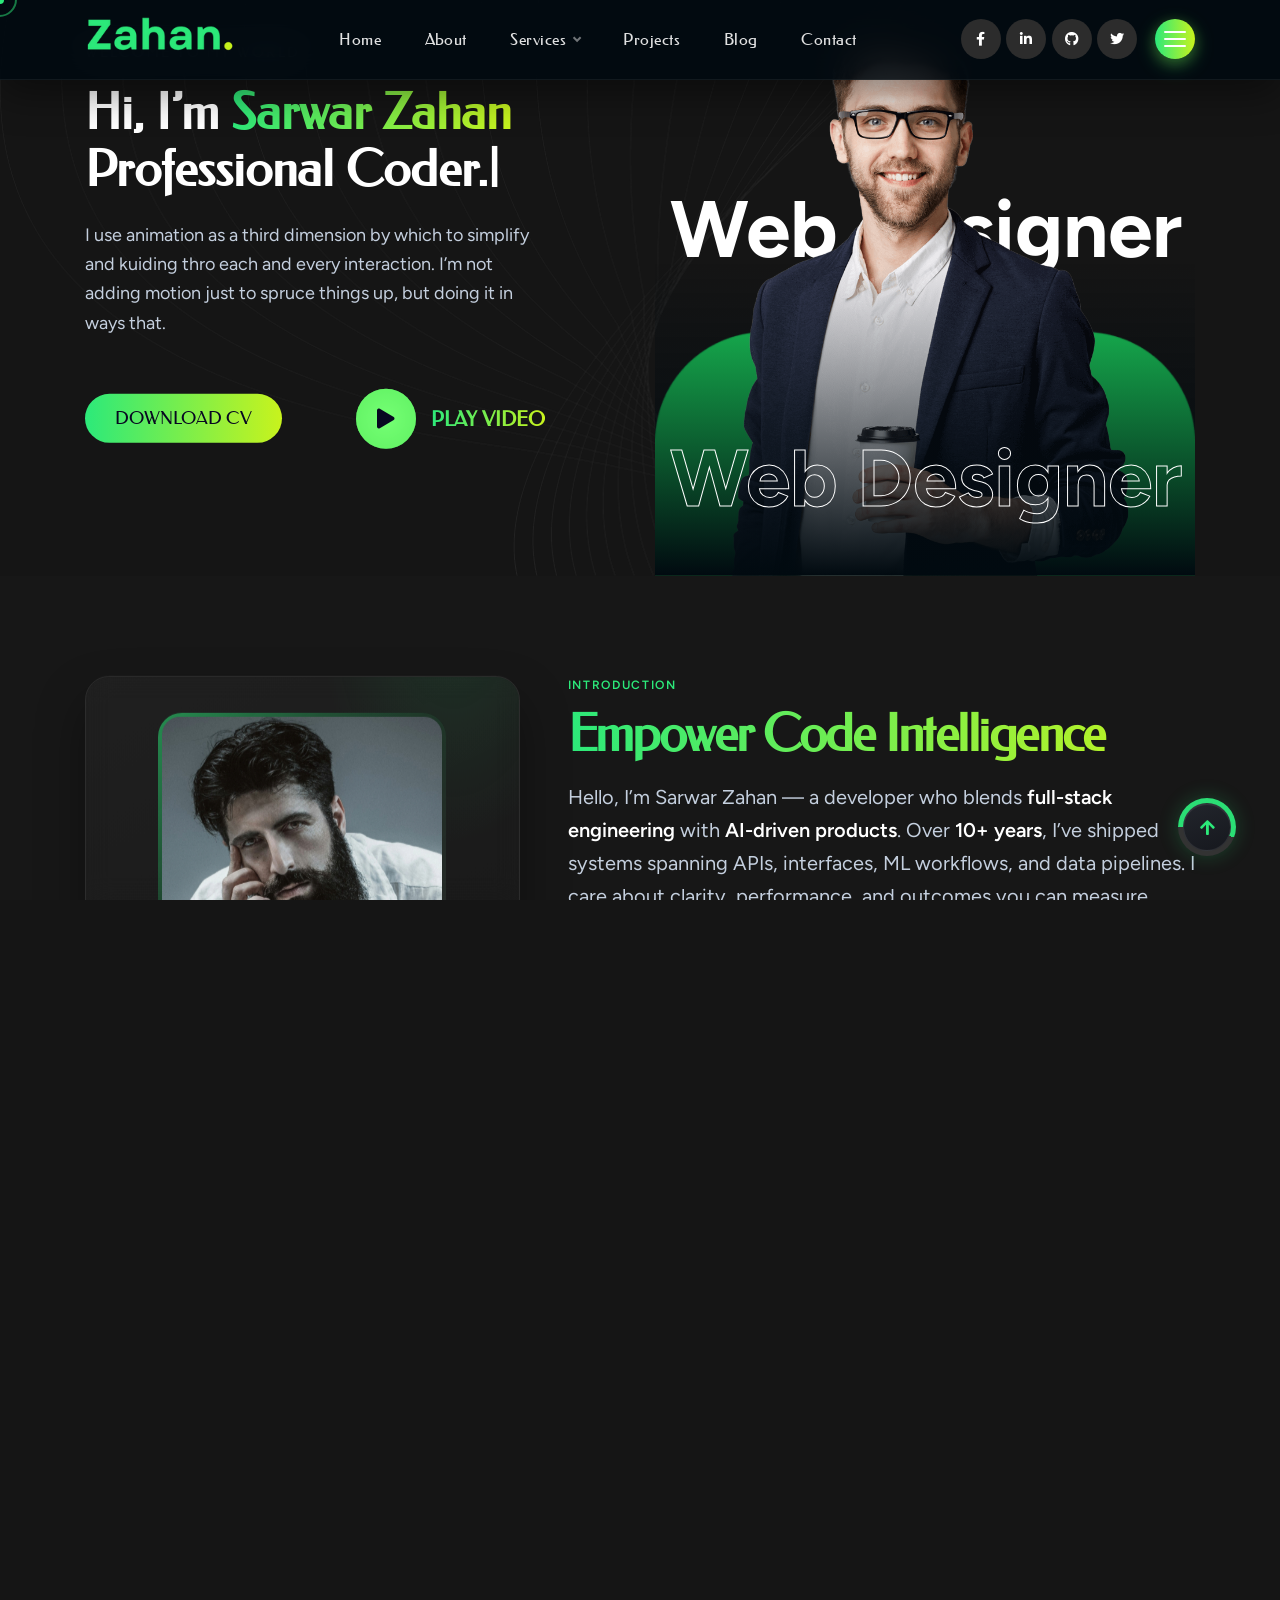
==== commit 9ed6d423: "Add About and Contact pages, update nav and blog links, remove modals, theme and SCSS updates Made-w" ====
--- a/index.html
+++ b/index.html
@@ -2,7 +2,7 @@
 <html lang="en">
 <head>
     <meta charset="UTF-8">
-    <meta name="viewport" content="width=device-width, initial-scale=1.0">
+    <meta name="viewport" content="width=device-width, initial-scale=1.0, viewport-fit=cover">
     <title>Zahan - Personal Portfolio HTML Template</title>
     <link rel="icon" href="assets/img/logo/zahan-icon.png" type="image/png">
 
@@ -20,114 +20,137 @@
     <!-- Custom Cursor End -->
 
     <!-- Preloader Start -->
-    <div id="preloader">
-    <div class="loader-text">Zahan</div>
+    <div id="preloader" class="bc-preloader" role="status" aria-live="polite" aria-busy="true" aria-label="Loading site">
+        <div class="bc-preloader__ambient" aria-hidden="true"></div>
+        <div class="bc-preloader__grid" aria-hidden="true"></div>
+        <div class="bc-preloader__inner">
+            <div class="bc-preloader__visual" aria-hidden="true">
+                <div class="bc-preloader__orbit"></div>
+                <div class="bc-preloader__core"></div>
+            </div>
+            <p class="bc-preloader__brand">Zahan</p>
+            <div class="bc-preloader__track" aria-hidden="true">
+                <span class="bc-preloader__fill"></span>
+            </div>
+            <span class="bc-preloader__hint">Loading</span>
+        </div>
     </div>
     <!-- Preloader End -->
 
     <!-- Header Start -->
-    <header class="bc-header-wrapper bc-transparent-header pl-100 bc-sticky-black" id="bc-sticky-header">
-        <div class="container-fluid p-0">
-            <div class="row gx-0 align-items-center">
-                <div class="col-lg-12">
-                    <div class="bc-header-content d-flex justify-content-between ">
-                        <div class="bc-logo-area align-content-center">
-                            <a class="bc-logo" href="index.html">
-                                <img src="assets/img/logo/logo.png" alt="logo">
-                            </a>
-                        </div>
-                        <div class="bc-mainmenu-nav align-content-center d-none d-lg-block">
-                            <nav class="bc-mobile-menu-active onepage">
-                                <ul>
-                                    <li><a href="#home">Home</a></li>
-                                    <li><a href="#about">About</a></li>
-                                    <li><a href="#service">Service</a></li>
-                                    <li><a href="#portfolio">Portfolio</a></li>
-                                    <li><a href="#testimonial">Testimonial</a></li>
-                                    <li><a href="#blog">Blog</a></li>
-                                    <li><a href="#contact">Contact</a></li>
+    <header class="bc-header-wrapper bc-transparent-header bc-sticky-black" id="bc-sticky-header">
+        <div class="container">
+            <div class="bc-header-content d-flex justify-content-between align-items-center">
+                <div class="bc-logo-area align-content-center">
+                    <a class="bc-logo" href="#home">
+                        <img src="assets/img/logo/logo.png" alt="logo">
+                    </a>
+                </div>
+                <div class="bc-mainmenu-nav align-content-center d-none d-lg-block">
+                    <nav class="bc-mobile-menu-active onepage" aria-label="Primary">
+                        <ul>
+                            <li><a href="#home">Home</a></li>
+                            <li><a href="about.html">About</a></li>
+                            <li class="has-submenu">
+                                <a href="services.html">Services</a>
+                                <ul class="sub-menu">
+                                    <li><a href="service-details.html">Web Development</a></li>
+                                    <li><a href="services.html">All services</a></li>
+                                    <li class="has-submenu">
+                                        <a href="services.html">More</a>
+                                        <ul class="sub-menu">
+                                            <li><a href="blog.html">Blog</a></li>
+                                            <li><a href="contact.html">Contact</a></li>
+                                        </ul>
+                                    </li>
                                 </ul>
-                            </nav>
-                        </div>
-                        <div class="bc-header-right-area align-content-center">
-                            <div class="bc-action-area">
-                                <div class="bc-offcanvas-btn bc-offcanvas-toogle"><i class="far fa-bars"></i></div>
-                            </div>
-                        </div>
+                            </li>
+                            <li><a href="projects.html">Projects</a></li>
+                            <li><a href="blog.html">Blog</a></li>
+                            <li><a href="contact.html">Contact</a></li>
+                        </ul>
+                    </nav>
+                </div>
+                <div class="bc-header-right-area align-content-center">
+                    <div class="bc-action-area">
+                        <ul class="bc-header-social" aria-label="Social links">
+                            <li><a href="#" class="bc-header-social__link" aria-label="Facebook"><i class="fab fa-facebook-f" aria-hidden="true"></i></a></li>
+                            <li><a href="#" class="bc-header-social__link" aria-label="LinkedIn"><i class="fab fa-linkedin-in" aria-hidden="true"></i></a></li>
+                            <li><a href="#" class="bc-header-social__link" aria-label="GitHub"><i class="fab fa-github" aria-hidden="true"></i></a></li>
+                            <li><a href="#" class="bc-header-social__link" aria-label="Twitter"><i class="fab fa-twitter" aria-hidden="true"></i></a></li>
+                        </ul>
+                        <button type="button" class="bc-offcanvas-btn bc-offcanvas-toogle" aria-label="Toggle menu" aria-expanded="false" aria-controls="bc-offcanvas-panel">
+                            <span class="bc-offcanvas-btn__inner" aria-hidden="true">
+                                <span class="bc-offcanvas-btn__line"></span>
+                                <span class="bc-offcanvas-btn__line"></span>
+                                <span class="bc-offcanvas-btn__line"></span>
+                            </span>
+                        </button>
                     </div>
                 </div>
             </div>
         </div>
     </header>
     <!-- Header End -->
-    <!-- Offcanvas Start --> 
-     <div class="bc-offcanvas_wrapper">
+    <!-- Offcanvas Start -->
+    <div class="bc-offcanvas_wrapper" id="bc-offcanvas-panel" role="dialog" aria-modal="true" aria-label="Menu and contact" aria-hidden="true">
         <div class="bc-offcanvas">
+            <div class="bc-offcanvas__shine" aria-hidden="true"></div>
             <div class="bc-offcanvas-header d-flex justify-content-between align-items-center mb-70">
                 <div class="bc-offcanvas-logo">
-                    <a href="#">
-                        <img src="assets/img/logo/logo.png" alt="">
-                    </a>
+                    <a href="#home"><img src="assets/img/logo/logo.png" alt="Zahan home"></a>
                 </div>
                 <div class="bc-offcanvas-close">
-                    <div class="bc-offcanvas-close-toggle">
-                        <i class="fal fa-times"></i>
-                    </div>
+                    <button type="button" class="bc-offcanvas-close-toggle" aria-label="Close menu">
+                        <i class="fas fa-times" aria-hidden="true"></i>
+                    </button>
                 </div>
             </div>
-            <div class="bc-offcanvas-menu mb-50 d-xl-none"><nav></nav></div>
+            <div class="bc-offcanvas-menu mb-50 d-xl-none"><nav aria-label="Mobile"></nav></div>
             <div class="bc-offcanvas-content mb-40 d-none d-lg-block">
-                <h2 class="bc-offcanvas-title">Hello There!</h2>
-                <p>Lorem ipsum dolor sit amet consectetur adipisicing elit. Blanditiis ea sint ex optio iste quidem.</p>
+                <h2 class="bc-offcanvas-title">Hello there</h2>
+                <p>I’m Sarwar — thanks for visiting. Use the links to explore the site or reach out from the details below.</p>
             </div>
             <div class="bc-offcanvas-info">
-                <span class="subtile">Contact Inforamtion</span>
+                <span class="subtile">Contact information</span>
                 <div class="bc-link-area">
                     <ul class="bc-link">
                         <li>
                             <span class="bc-link-icon"><i class="far fa-envelope"></i></span>
                             <div class="bc-link-wrap">
-                                <h4 class="bc-link-title">E-mail:</h4>
-                                <a href="#">hello@zahan.com</a>
+                                <h4 class="bc-link-title">E-mail</h4>
+                                <a href="mailto:hello@zahan.com">hello@zahan.com</a>
                             </div>
                         </li>
                         <li>
                             <span class="bc-link-icon"><i class="fas fa-map-marker-alt"></i></span>
                             <div class="bc-link-wrap">
-                                <h4 class="bc-link-title">Location:</h4>
-                                <div>3891 Ranchview Dr. Richardson</div>
+                                <h4 class="bc-link-title">Location</h4>
+                                <div>3891 Ranchview Dr., Richardson</div>
                             </div>
                         </li>
                         <li>
                             <span class="bc-link-icon"><i class="fas fa-phone-alt"></i></span>
                             <div class="bc-link-wrap">
-                                <h4 class="bc-link-title">Phone:</h4>
-                                <a href="#">+8801780882316</a>
+                                <h4 class="bc-link-title">Phone</h4>
+                                <a href="tel:+8801780882316">+880 1780 882316</a>
                             </div>
                         </li>
                     </ul>
                 </div>
             </div>
-             <div class="bc-social-share-inner mt-50">
-                <span class="subtile">find with me </span>
+            <div class="bc-social-share-inner mt-50">
+                <span class="subtile">Find me online</span>
                 <ul class="bc-social-sahre">
-                    <li>
-                        <a href="#" class="bc-social-btn"><i class="fab fa-facebook-f"></i></a>
-                    </li>
-                    <li>
-                        <a href="#" class="bc-social-btn"><i class="fab fa-linkedin-in"></i></a>
-                    </li>
-                    <li>
-                        <a href="#" class="bc-social-btn"><i class="fab fa-github"></i></a>
-                    </li>
-                    <li>
-                        <a href="#" class="bc-social-btn"><i class="fab fa-twitter"></i></a>
-                    </li>
+                    <li><a href="#" class="bc-social-btn" aria-label="Facebook"><i class="fab fa-facebook-f"></i></a></li>
+                    <li><a href="#" class="bc-social-btn" aria-label="LinkedIn"><i class="fab fa-linkedin-in"></i></a></li>
+                    <li><a href="#" class="bc-social-btn" aria-label="GitHub"><i class="fab fa-github"></i></a></li>
+                    <li><a href="#" class="bc-social-btn" aria-label="Twitter"><i class="fab fa-twitter"></i></a></li>
                 </ul>
             </div>
         </div>
-     </div>
-     <div class="bc-offcanvas-overlay"></div>
+    </div>
+    <div class="bc-offcanvas-overlay" aria-hidden="true"></div>
     <!-- Offcanvas End --> 
 
     <div id="smooth-wrapper">
@@ -159,9 +182,9 @@
                                             Hi, I’m <span class="bc-hero-title-color bc-gradient-text-color">Sarwar Zahan</span><br>
                                             <span id="bc-animate-text"></span>
                                         </h1>
-                                        <p>I use animation as a third dimension by which to simplify and kuiding thro each and every interaction. I’m not adding motion just to spruce things up, but doing it in ways that.</p>
-                                        <div class="bc-hero-button-wrap mt-10 d-flex">
-                                            <a href="#" class="bc-btn text-uppercase align-content-center">
+                                        <p class="wow bcFadeInUp" data-wow-duration="0.85s" data-wow-delay="0.5s">I use animation as a third dimension by which to simplify and kuiding thro each and every interaction. I’m not adding motion just to spruce things up, but doing it in ways that.</p>
+                                        <div class="bc-hero-button-wrap mt-10 d-flex wow bcFadeInUp" data-wow-duration="0.9s" data-wow-delay="0.62s">
+                                            <a href="assets/cv.pdf" class="bc-btn text-uppercase align-content-center" download>
                                                 <span class="bc-btn-wrap">
                                                     <span class="bc-btn-y-1">DOWNLOAD CV</span>
                                                     <span class="bc-btn-y-2">DOWNLOAD CV</span>
@@ -184,99 +207,133 @@
                 </section>
                 <!-- Hero End -->
                 <!-- About Start -->
-                <section class="bc-about-wrapper pt-100 pb-50 p-relative bc-section-bg" id="about">
+                <section class="bc-about-wrapper pt-100 pb-50 p-relative bc-section-bg" id="about" aria-labelledby="about-heading">
                     <div class="container">
-                        <div class="row">
-                            <div class="col-lg-4 col-md-5">
-                                <div class="bc-about-img-box-wrap text-center mb-30 wow bcFadeInUp" data-wow-duration="1.5s" data-wow-delay="0.2s">
-                                    <div class="bc-about-thumb mb-30 wow img-custom-anim-top" data-wow-duration="1.5s" data-wow-delay="0.2s">
-                                        <img src="assets/img/testimonial/testimonal-03.jpg" alt="">
-                                    </div>
-                                    <div class="bc-about-author-info">
-                                        <h3 class="bc-about-author-name">Md Sarwar Zahan</h3>
-                                        <span class="bc-about-author-degi bc-gradient-text-color">Web Developer</span>
-                                    </div>
-                                    <div class="bc-about-author-contact mt-15">
-                                        <a href="#" class="bc-about-author-email">hello@sarwarzahan.com</a>
-                                        <span class="bc-about-author-address">Based in San Francisco, CA</span>
-                                    </div>
-                                    <div class="bc-about-social-share mt-30">
-                                        <ul class="bc-social-sahre justify-content-center">
+                        <div class="row g-4 g-xl-5 align-items-start">
+                            <div class="col-xl-5 col-lg-5 col-md-12">
+                                <aside class="bc-about-profile wow bcFadeInUp" data-wow-duration="1s" data-wow-delay="0.15s">
+                                    <div class="bc-about-profile__shine" aria-hidden="true"></div>
+                                    <div class="bc-about-profile__media">
+                                        <div class="bc-about-profile__img-ring wow img-custom-anim-top" data-wow-duration="1.2s" data-wow-delay="0.2s">
+                                            <img src="assets/img/testimonial/testimonal-03.jpg" class="bc-about-profile__img" width="280" height="302" alt="Portrait of Md Sarwar Zahan" loading="lazy">
+                                            <span class="bc-about-profile__status" title="Available for projects" aria-hidden="true"></span>
+                                        </div>
+                                    </div>
+                                    <div class="bc-about-profile__body">
+                                        <p class="bc-about-profile__badge wow bcFadeInUp" data-wow-duration="0.75s" data-wow-delay="0.12s">
+                                            <span class="bc-about-profile__status bc-about-profile__status--inline" aria-hidden="true"></span>
+                                            Open to freelance &amp; full-time roles
+                                        </p>
+                                        <h3 class="bc-about-profile__name wow bcFadeInUp" data-wow-duration="0.75s" data-wow-delay="0.2s">Md Sarwar Zahan</h3>
+                                        <p class="bc-about-profile__role bc-gradient-text-color wow bcFadeInUp" data-wow-duration="0.75s" data-wow-delay="0.26s">Full-stack &amp; AI Developer</p>
+                                        <ul class="bc-about-profile__meta list-unstyled wow bcFadeInUp" data-wow-duration="0.8s" data-wow-delay="0.32s">
                                             <li>
-                                                <a href="#" class="bc-social-btn"><i class="fab fa-facebook-f"></i></a>
+                                                <a href="mailto:hello@sarwarzahan.com" class="bc-about-profile__link">
+                                                    <span class="bc-about-profile__icon" aria-hidden="true"><i class="far fa-envelope"></i></span>
+                                                    <span>hello@sarwarzahan.com</span>
+                                                </a>
                                             </li>
                                             <li>
-                                                <a href="#" class="bc-social-btn"><i class="fab fa-linkedin-in"></i></a>
+                                                <a href="tel:+14155550123" class="bc-about-profile__link">
+                                                    <span class="bc-about-profile__icon" aria-hidden="true"><i class="fas fa-phone-alt"></i></span>
+                                                    <span>+1 (415) 555-0123</span>
+                                                </a>
                                             </li>
                                             <li>
-                                                <a href="#" class="bc-social-btn"><i class="fab fa-github"></i></a>
+                                                <span class="bc-about-profile__link bc-about-profile__link--static">
+                                                    <span class="bc-about-profile__icon" aria-hidden="true"><i class="fas fa-map-marker-alt"></i></span>
+                                                    <span>San Francisco, CA · PST (UTC−8)</span>
+                                                </span>
                                             </li>
                                             <li>
-                                                <a href="#" class="bc-social-btn"><i class="fab fa-twitter"></i></a>
+                                                <span class="bc-about-profile__link bc-about-profile__link--static">
+                                                    <span class="bc-about-profile__icon" aria-hidden="true"><i class="far fa-clock"></i></span>
+                                                    <span>Typically replies within 24h · Mon–Fri</span>
+                                                </span>
+                                            </li>
+                                            <li>
+                                                <span class="bc-about-profile__link bc-about-profile__link--static">
+                                                    <span class="bc-about-profile__icon" aria-hidden="true"><i class="fas fa-language"></i></span>
+                                                    <span>English · বাংলা (Bengali)</span>
+                                                </span>
                                             </li>
                                         </ul>
-                                    </div>
-                                </div>
-                            </div>
-                            <div class="col-lg-8 col-md-7">
-                                <div class="bc-about-content-wrap">
-                                    <div class="bc-section-title-wrapper mb-20 wow bcFadeInUp" data-wow-duration="1.5s" data-wow-delay="0.4s"> 
-                                        <h2 class="bc-section-title bc-gradient-text-color ">Empower Code Intelligence</h2>
-                                        <p>Hello! I'm Sarwar Zahan, an AI Developer with 10 years of experience in designing and developing intelligent systems. My expertise spans machine learning, natural language processing, computer vision, and data analysis. Driven by curiosity, I transform complex data into smart solutions.</p>
-                                    </div>
-                                    <div class="row">
-                                        <div class="col-xl-6">
-                                            <div class="bc-about-expart-area mb-20 d-none d-xl-block wow bcFadeInUp" data-wow-duration="1.5s" data-wow-delay="0.6s">
-                                                <div class="bc-about-expart-text mb-10 d-flex">
-                                                    <span>26</span>
-                                                    <h3>Years of <br> Expreience</h3>
-                                                </div>
-                                                <p>Lorem ipsum dolor sit amet consectetur adipisicing elit. Obcaecati explicabo, laudantium neque autem accusamus quo aliquam molestias modi ab aut necessitatibus consequatur!</p>
-                                            </div>
-                                        </div>
-                                        <div class="col-xl-6">
-                                            <div class="bc-about-fact-area wow bcFadeInUp" data-wow-duration="1.5s" data-wow-delay="0.8s">
-                                                <div class="row">
-                                                    <div class="col-sm-6">
-                                                        <div class="bc-fact">
-                                                            <span class="bc-fact-count"><span class="counter">20</span>K+</span>
-                                                            <p>Project Complete</p>
-                                                        </div>
-                                                    </div>
-                                                    <div class="col-sm-6">
-                                                        <div class="bc-fact">
-                                                            <span class="bc-fact-count"><span class="counter">10</span>K+</span>
-                                                            <p>Our Product</p>
-                                                        </div>
-                                                    </div>
-                                                    <div class="col-sm-6">
-                                                        <div class="bc-fact">
-                                                            <span class="bc-fact-count"><span class="counter">200</span>+</span>
-                                                            <p>Clients Reviews</p>
-                                                        </div>
-                                                    </div>
-                                                    <div class="col-sm-6">
-                                                        <div class="bc-fact">
-                                                            <span class="bc-fact-count"><span class="counter">2</span>K+</span>
-                                                            <p>Satisfied Client</p>
-                                                        </div>
-                                                    </div>
-                                                </div>
-                                            </div>
-                                        </div>
-                                    </div>
-                                    <div class="row">
-                                        <div class="col-12">
-                                            <div class="bc-cta-area text-center wow bcFadeInUp" data-wow-duration="1.5s" data-wow-delay="1s">
-                                                <h3 class="bc-cta-title text-white mb-10">Have a project idea in mind?</h3>
-                                                <p class="bc-cta-subtitle text-white mb-20">Let’s collaborate to build something amazing together.</p>
-                                                <a href="#" class="bc-btn">
-                                                    <span class="bc-btn-wrap">
-                                                        <span class="bc-btn-y-1">Start a Project <i class="fas fa-arrow-right"></i></span>
-                                                        <span class="bc-btn-y-2">Start a Project <i class="fas fa-arrow-right"></i></span>
-                                                    </span>
-                                                </a>
-                                            </div>
+                                        <div class="bc-about-profile__tags wow bcFadeInUp" data-wow-duration="0.8s" data-wow-delay="0.4s" aria-label="Core technologies">
+                                            <span class="bc-about-profile__tag">React</span>
+                                            <span class="bc-about-profile__tag">Node.js</span>
+                                            <span class="bc-about-profile__tag">Python</span>
+                                            <span class="bc-about-profile__tag">TypeScript</span>
+                                            <span class="bc-about-profile__tag">AWS</span>
+                                            <span class="bc-about-profile__tag">ML / LLMs</span>
+                                        </div>
+                                        <div class="bc-about-profile__actions wow bcFadeInUp" data-wow-duration="0.8s" data-wow-delay="0.45s">
+                                            <a href="assets/cv.pdf" class="bc-about-profile__cv" download>
+                                                <i class="fas fa-file-download" aria-hidden="true"></i>
+                                                Download CV
+                                            </a>
+                                        </div>
+                                        <ul class="bc-about-profile__social bc-social-sahre justify-content-center wow bcFadeInUp" data-wow-duration="0.8s" data-wow-delay="0.5s">
+                                            <li><a href="#" class="bc-social-btn" aria-label="Facebook"><i class="fab fa-facebook-f"></i></a></li>
+                                            <li><a href="#" class="bc-social-btn" aria-label="LinkedIn"><i class="fab fa-linkedin-in"></i></a></li>
+                                            <li><a href="#" class="bc-social-btn" aria-label="GitHub"><i class="fab fa-github"></i></a></li>
+                                            <li><a href="#" class="bc-social-btn" aria-label="Twitter"><i class="fab fa-twitter"></i></a></li>
+                                        </ul>
+                                    </div>
+                                </aside>
+                            </div>
+                            <div class="col-xl-7 col-lg-7 col-md-12">
+                                <div class="bc-about-main">
+                                    <header class="bc-about-main__header mb-4 mb-xl-5">
+                                        <p class="bc-about-main__eyebrow wow bcFadeInUp" data-wow-duration="0.8s" data-wow-delay="0.05s">Introduction</p>
+                                        <h2 id="about-heading" class="bc-about-main__title bc-gradient-text-color wow bcFadeInUp" data-wow-duration="0.9s" data-wow-delay="0.1s">Empower Code Intelligence</h2>
+                                        <div class="bc-about-main__prose wow bcFadeInUp" data-wow-duration="0.9s" data-wow-delay="0.15s">
+                                            <p>Hello, I’m Sarwar Zahan — a developer who blends <strong>full-stack engineering</strong> with <strong>AI-driven products</strong>. Over <strong>10+ years</strong>, I’ve shipped systems spanning APIs, interfaces, ML workflows, and data pipelines. I care about clarity, performance, and outcomes you can measure.</p>
+                                        </div>
+                                    </header>
+
+                                    <div class="row g-3 g-xl-4 bc-about-main__stats">
+                                        <div class="col-xl-6 d-flex flex-column">
+                                            <div class="bc-about-spotlight wow bcFadeInUp flex-grow-1" data-wow-duration="1s" data-wow-delay="0.2s">
+                                                <div class="bc-about-spotlight__shine" aria-hidden="true"></div>
+                                                <div class="bc-about-spotlight__head">
+                                                    <span class="bc-about-spotlight__num">10+</span>
+                                                    <h3 class="bc-about-spotlight__label">Years of <br> experience</h3>
+                                                </div>
+                                                <p class="bc-about-spotlight__text">From prototypes to production: mentoring, architecture reviews, and hands-on delivery across web, cloud, and intelligent features.</p>
+                                            </div>
+                                        </div>
+                                        <div class="col-xl-6 d-flex flex-column">
+                                            <div class="bc-about-facts-grid flex-grow-1">
+                                                <div class="bc-fact wow bcFadeInUp" data-wow-duration="0.65s" data-wow-delay="0.05s">
+                                                    <span class="bc-fact-count"><span class="counter">7</span>K+</span>
+                                                    <p>Projects delivered</p>
+                                                </div>
+                                                <div class="bc-fact wow bcFadeInUp" data-wow-duration="0.65s" data-wow-delay="0.1s">
+                                                    <span class="bc-fact-count"><span class="counter">3</span>K+</span>
+                                                    <p>Products &amp; modules</p>
+                                                </div>
+                                                <div class="bc-fact wow bcFadeInUp" data-wow-duration="0.65s" data-wow-delay="0.15s">
+                                                    <span class="bc-fact-count"><span class="counter">78</span>+</span>
+                                                    <p>Client reviews</p>
+                                                </div>
+                                                <div class="bc-fact wow bcFadeInUp" data-wow-duration="0.65s" data-wow-delay="0.2s">
+                                                    <span class="bc-fact-count"><span class="counter">1</span>K+</span>
+                                                    <p>Happy clients</p>
+                                                </div>
+                                            </div>
+                                        </div>
+                                    </div>
+
+                                    <div class="bc-about-cta wow bcFadeInUp" data-wow-duration="1s" data-wow-delay="0.35s">
+                                        <div class="bc-about-cta__inner">
+                                            <h3 class="bc-about-cta__title wow bcFadeInUp" data-wow-duration="0.8s" data-wow-delay="0.05s">Have a project in mind?</h3>
+                                            <p class="bc-about-cta__subtitle wow bcFadeInUp" data-wow-duration="0.8s" data-wow-delay="0.1s">Let’s collaborate and ship something polished, fast, and built to last.</p>
+                                            <a href="contact.html" class="bc-btn bc-about-cta__btn wow bcFadeInUp" data-wow-duration="0.8s" data-wow-delay="0.16s">
+                                                <span class="bc-btn-wrap">
+                                                    <span class="bc-btn-y-1">Start a project <i class="fas fa-arrow-right"></i></span>
+                                                    <span class="bc-btn-y-2">Start a project <i class="fas fa-arrow-right"></i></span>
+                                                </span>
+                                            </a>
                                         </div>
                                     </div>
                                 </div>
@@ -286,323 +343,353 @@
                 </section>
                 <!-- About End -->
                 <!-- Services Start -->
-                <section class="bc-service-wrapper pt-50 pb-50" id="service">
-                    <div class="container">
-                        <div class="bc-section-title-wrapper text-center mb-50"> 
-                            <h2 class="bc-section-title bc-gradient-text-color ">Our Services</h2>
-                            <p>Per ipsum ultrices sollicitudin iaculis platea facilisi semper aliquam up <br> senectus cursus vivamus volutpat penatibus</p>
-                        </div>
-                        <div class="row">
-                            <div class="col-xl-4 col-md-6 mb-30">
-                                <div class="bc-service wow bcFadeInUp" data-wow-duration="1.5s" data-wow-delay="0.2s">
-                                    <div class="bc-service-icon">
-                                        <span><i class="fas fa-briefcase"></i></span>
+                <section class="bc-service-wrapper pt-50 pb-50 p-relative" id="service" aria-labelledby="services-heading">
+                    <div class="container bc-service-wrapper__inner">
+                        <div class="bc-section-title-wrapper text-center mb-50">
+                            <h2 id="services-heading" class="bc-section-title bc-gradient-text-color wow bcFadeInUp" data-wow-duration="0.9s" data-wow-delay="0.05s">Our Services</h2>
+                            <p class="wow bcFadeInUp" data-wow-duration="0.9s" data-wow-delay="0.1s">Strategy, design, engineering, and growth — crafted with clarity and built to scale.</p>
+                            <p class="mb-0 mt-3 wow bcFadeInUp" data-wow-duration="0.85s" data-wow-delay="0.14s"><a href="services.html" class="bc-svc-page-card__link d-inline-flex">View all services <i class="fas fa-arrow-right ms-1" aria-hidden="true"></i></a></p>
+                        </div>
+                        <div class="row g-4">
+                            <div class="col-xl-4 col-md-6">
+                                <article class="bc-service wow bcFadeInUp" data-wow-duration="1s" data-wow-delay="0.1s">
+                                    <div class="bc-service__glow" aria-hidden="true"></div>
+                                    <div class="bc-service__sheen" aria-hidden="true"></div>
+                                    <div class="bc-service__top">
+                                        <span class="bc-service__index" aria-hidden="true">01</span>
+                                        <div class="bc-service-icon">
+                                            <span class="bc-service-icon__inner"><i class="fas fa-briefcase" aria-hidden="true"></i></span>
+                                        </div>
                                     </div>
                                     <div class="bc-service-text">
                                         <h2 class="bc-service-title">
-                                            <a href="#">Business Stratagy</a>
+                                            <a href="service-details.html">Business Strategy</a>
                                         </h2>
-                                        <p>I throw myself down among the tall grass by the stream as I  lie close to the earth.</p>
-                                        <a href="#" class="bc-service-btn" data-bs-toggle="modal" data-bs-target="#serviceModal1"><i class="fas fa-arrow-right"></i></a>
-                                    </div>
-                                    <a href="#" class="bc-service-over-link" data-bs-toggle="modal" data-bs-target="#serviceModal1"></a>
-                                </div>
-                            </div>
-                            <div class="col-xl-4 col-md-6 mb-30">
-                                <div class="bc-service wow bcFadeInUp" data-wow-duration="1.5s" data-wow-delay="0.4s">
-                                    <div class="bc-service-icon">
-                                        <span><i class="fas fa-code"></i></span>
+                                        <p>Discovery, positioning, and roadmaps that connect business goals with product outcomes.</p>
+                                        <a href="service-details.html" class="bc-service-btn" aria-label="Learn more: Business Strategy">
+                                            <span class="bc-service-btn__text">Learn more</span>
+                                            <span class="bc-service-btn__icon" aria-hidden="true"><i class="fas fa-arrow-right"></i></span>
+                                        </a>
+                                    </div>
+                                    <a href="service-details.html" class="bc-service-over-link" tabindex="-1" aria-hidden="true">&nbsp;</a>
+                                </article>
+                            </div>
+                            <div class="col-xl-4 col-md-6">
+                                <article class="bc-service wow bcFadeInUp" data-wow-duration="1s" data-wow-delay="0.15s">
+                                    <div class="bc-service__glow" aria-hidden="true"></div>
+                                    <div class="bc-service__sheen" aria-hidden="true"></div>
+                                    <div class="bc-service__top">
+                                        <span class="bc-service__index" aria-hidden="true">02</span>
+                                        <div class="bc-service-icon">
+                                            <span class="bc-service-icon__inner"><i class="fas fa-mobile-alt" aria-hidden="true"></i></span>
+                                        </div>
                                     </div>
                                     <div class="bc-service-text">
                                         <h2 class="bc-service-title">
-                                            <a href="#">App Development</a>
+                                            <a href="service-details.html">App Development</a>
                                         </h2>
-                                        <p>I throw myself down among the tall grass by the stream as I  lie close to the earth.</p>
-                                        <a href="#" class="bc-service-btn" data-bs-toggle="modal" data-bs-target="#serviceModal1"><i class="fas fa-arrow-right"></i></a>
-                                    </div>
-                                    <a href="#" class="bc-service-over-link" data-bs-toggle="modal" data-bs-target="#serviceModal1"></a>
-                                </div>
-                            </div>
-                            <div class="col-xl-4 col-md-6 mb-30">
-                                <div class="bc-service wow bcFadeInUp" data-wow-duration="1.5s" data-wow-delay="0.6s">
-                                    <div class="bc-service-icon">
-                                        <span><i class="fas fa-drafting-compass"></i></span>
+                                        <p>Native and cross-platform apps with polished UX, solid architecture, and maintainable code.</p>
+                                        <a href="service-details.html" class="bc-service-btn" aria-label="Learn more: App Development">
+                                            <span class="bc-service-btn__text">Learn more</span>
+                                            <span class="bc-service-btn__icon" aria-hidden="true"><i class="fas fa-arrow-right"></i></span>
+                                        </a>
+                                    </div>
+                                    <a href="service-details.html" class="bc-service-over-link" tabindex="-1" aria-hidden="true">&nbsp;</a>
+                                </article>
+                            </div>
+                            <div class="col-xl-4 col-md-6">
+                                <article class="bc-service wow bcFadeInUp" data-wow-duration="1s" data-wow-delay="0.2s">
+                                    <div class="bc-service__glow" aria-hidden="true"></div>
+                                    <div class="bc-service__sheen" aria-hidden="true"></div>
+                                    <div class="bc-service__top">
+                                        <span class="bc-service__index" aria-hidden="true">03</span>
+                                        <div class="bc-service-icon">
+                                            <span class="bc-service-icon__inner"><i class="fas fa-code" aria-hidden="true"></i></span>
+                                        </div>
                                     </div>
                                     <div class="bc-service-text">
                                         <h2 class="bc-service-title">
-                                            <a href="#">Web Development</a>
+                                            <a href="service-details.html">Web Development</a>
                                         </h2>
-                                        <p>I throw myself down among the tall grass by the stream as I  lie close to the earth.</p>
-                                        <a href="#" class="bc-service-btn" data-bs-toggle="modal" data-bs-target="#serviceModal1"><i class="fas fa-arrow-right"></i></a>
-                                    </div>
-                                    <a href="#" class="bc-service-over-link" data-bs-toggle="modal" data-bs-target="#serviceModal1"></a>
-                                </div>
-                            </div>
-                            <div class="col-xl-4 col-md-6 mb-30">
-                                <div class="bc-service wow bcFadeInUp" data-wow-duration="1.5s" data-wow-delay="0.7s">
-                                    <div class="bc-service-icon">
-                                        <span><i class="fas fa-layer-group"></i></span>
+                                        <p>Fast, secure sites and web apps — APIs, dashboards, and integrations that scale with you.</p>
+                                        <a href="service-details.html" class="bc-service-btn" aria-label="Learn more: Web Development">
+                                            <span class="bc-service-btn__text">Learn more</span>
+                                            <span class="bc-service-btn__icon" aria-hidden="true"><i class="fas fa-arrow-right"></i></span>
+                                        </a>
+                                    </div>
+                                    <a href="service-details.html" class="bc-service-over-link" tabindex="-1" aria-hidden="true">&nbsp;</a>
+                                </article>
+                            </div>
+                            <div class="col-xl-4 col-md-6">
+                                <article class="bc-service wow bcFadeInUp" data-wow-duration="1s" data-wow-delay="0.25s">
+                                    <div class="bc-service__glow" aria-hidden="true"></div>
+                                    <div class="bc-service__sheen" aria-hidden="true"></div>
+                                    <div class="bc-service__top">
+                                        <span class="bc-service__index" aria-hidden="true">04</span>
+                                        <div class="bc-service-icon">
+                                            <span class="bc-service-icon__inner"><i class="fas fa-layer-group" aria-hidden="true"></i></span>
+                                        </div>
                                     </div>
                                     <div class="bc-service-text">
                                         <h2 class="bc-service-title">
-                                            <a href="#">Web Design</a>
+                                            <a href="service-details.html">Web Design</a>
                                         </h2>
-                                        <p>I throw myself down among the tall grass by the stream as I  lie close to the earth.</p>
-                                        <a href="#" class="bc-service-btn" data-bs-toggle="modal" data-bs-target="#serviceModal1"><i class="fas fa-arrow-right"></i></a>
-                                    </div>
-                                    <a href="#" class="bc-service-over-link" data-bs-toggle="modal" data-bs-target="#serviceModal1"></a>
-                                </div>
-                            </div>
-                            <div class="col-xl-4 col-md-6 mb-30">
-                                <div class="bc-service wow bcFadeInUp" data-wow-duration="1.5s" data-wow-delay="0.8s">
-                                    <div class="bc-service-icon">
-                                        <span><i class="fas fa-bullseye"></i></span>
+                                        <p>UI systems, responsive layouts, and motion that reinforce your brand without sacrificing usability.</p>
+                                        <a href="service-details.html" class="bc-service-btn" aria-label="Learn more: Web Design">
+                                            <span class="bc-service-btn__text">Learn more</span>
+                                            <span class="bc-service-btn__icon" aria-hidden="true"><i class="fas fa-arrow-right"></i></span>
+                                        </a>
+                                    </div>
+                                    <a href="service-details.html" class="bc-service-over-link" tabindex="-1" aria-hidden="true">&nbsp;</a>
+                                </article>
+                            </div>
+                            <div class="col-xl-4 col-md-6">
+                                <article class="bc-service wow bcFadeInUp" data-wow-duration="1s" data-wow-delay="0.3s">
+                                    <div class="bc-service__glow" aria-hidden="true"></div>
+                                    <div class="bc-service__sheen" aria-hidden="true"></div>
+                                    <div class="bc-service__top">
+                                        <span class="bc-service__index" aria-hidden="true">05</span>
+                                        <div class="bc-service-icon">
+                                            <span class="bc-service-icon__inner"><i class="fas fa-bullseye" aria-hidden="true"></i></span>
+                                        </div>
                                     </div>
                                     <div class="bc-service-text">
                                         <h2 class="bc-service-title">
-                                            <a href="#">Digital Marketing</a>
+                                            <a href="service-details.html">Digital Marketing</a>
                                         </h2>
-                                        <p>I throw myself down among the tall grass by the stream as I  lie close to the earth.</p>
-                                        <a href="#" class="bc-service-btn" data-bs-toggle="modal" data-bs-target="#serviceModal1"><i class="fas fa-arrow-right"></i></a>
-                                    </div>
-                                    <a href="#" class="bc-service-over-link" data-bs-toggle="modal" data-bs-target="#serviceModal1"></a>
-                                </div>
-                            </div>
-                            <div class="col-xl-4 col-md-6 mb-30">
-                                <div class="bc-service wow bcFadeInUp" data-wow-duration="1.5s" data-wow-delay="0.9s">
-                                    <div class="bc-service-icon">
-                                        <span><i class="fas fa-pen-alt"></i></span>
+                                        <p>SEO, campaigns, and analytics so the right audience finds you and every click tells a story.</p>
+                                        <a href="service-details.html" class="bc-service-btn" aria-label="Learn more: Digital Marketing">
+                                            <span class="bc-service-btn__text">Learn more</span>
+                                            <span class="bc-service-btn__icon" aria-hidden="true"><i class="fas fa-arrow-right"></i></span>
+                                        </a>
+                                    </div>
+                                    <a href="service-details.html" class="bc-service-over-link" tabindex="-1" aria-hidden="true">&nbsp;</a>
+                                </article>
+                            </div>
+                            <div class="col-xl-4 col-md-6">
+                                <article class="bc-service wow bcFadeInUp" data-wow-duration="1s" data-wow-delay="0.35s">
+                                    <div class="bc-service__glow" aria-hidden="true"></div>
+                                    <div class="bc-service__sheen" aria-hidden="true"></div>
+                                    <div class="bc-service__top">
+                                        <span class="bc-service__index" aria-hidden="true">06</span>
+                                        <div class="bc-service-icon">
+                                            <span class="bc-service-icon__inner"><i class="fas fa-pen-alt" aria-hidden="true"></i></span>
+                                        </div>
                                     </div>
                                     <div class="bc-service-text">
                                         <h2 class="bc-service-title">
-                                            <a href="#">Content Writing</a>
+                                            <a href="service-details.html">Content Writing</a>
                                         </h2>
-                                        <p>I throw myself down among the tall grass by the stream as I  lie close to the earth.</p>
-                                        <a href="#" class="bc-service-btn" data-bs-toggle="modal" data-bs-target="#serviceModal1"><i class="fas fa-arrow-right"></i></a>
-                                    </div>
-                                    <a href="#" class="bc-service-over-link" data-bs-toggle="modal" data-bs-target="#serviceModal1"></a>
-                                </div>
+                                        <p>Clear copy for landing pages, blogs, and product UI — tone-led and conversion-aware.</p>
+                                        <a href="service-details.html" class="bc-service-btn" aria-label="Learn more: Content Writing">
+                                            <span class="bc-service-btn__text">Learn more</span>
+                                            <span class="bc-service-btn__icon" aria-hidden="true"><i class="fas fa-arrow-right"></i></span>
+                                        </a>
+                                    </div>
+                                    <a href="service-details.html" class="bc-service-over-link" tabindex="-1" aria-hidden="true">&nbsp;</a>
+                                </article>
                             </div>
                         </div>
                     </div>
                 </section>
                 <!-- Services End -->  
-                <!-- Portfolio Start --> 
-                <section class="bc-portfolio-wrapper pt-50 pb-50 bc-section-bg" id="portfolio">
-                    <div class="container">
-                        <div class="bc-section-title-wrapper text-center mb-50"> 
-                            <h2 class="bc-section-title bc-gradient-text-color ">Our Projects</h2>
-                            <p>Per ipsum ultrices sollicitudin iaculis platea facilisi semper aliquam up <br> senectus cursus vivamus volutpat penatibus</p>
-                        </div>
-                        <div class="bc-portfolio-content wow slideinup" data-wow-duration="1.5s" data-wow-delay="0.1s">
-                            <div class="row">
-                                <div class="col-xl-12">
-                                    <div class="bc-portfolio-filter d-sm-flex justify-content-center mb-40">
-                                        <button class="active" data-filter="*">All</button>
-                                        <button data-filter=".web">Web Design</button>
-                                        <button data-filter=".graphic">Graphic Design</button>
-                                        <button data-filter=".markting">Content Markting</button>
-                                    </div>
-                                </div>
-                            </div>
-                            <div class="row grid">
+                <!-- Portfolio Start -->
+                <section class="bc-portfolio-wrapper pt-50 pb-50 bc-section-bg" id="portfolio" aria-labelledby="portfolio-heading">
+                    <div class="container bc-portfolio-wrapper__inner">
+                        <header class="bc-section-title-wrapper text-center mb-50">
+                            <h2 id="portfolio-heading" class="bc-section-title bc-gradient-text-color wow bcFadeInUp" data-wow-duration="0.9s" data-wow-delay="0.05s">Our Projects</h2>
+                            <p class="bc-portfolio-lead wow bcFadeInUp" data-wow-duration="0.9s" data-wow-delay="0.1s">Selected work across product, brand, and growth — crafted for clarity, speed, and measurable impact.</p>
+                            <p class="mb-0 mt-3 wow bcFadeInUp" data-wow-duration="0.85s" data-wow-delay="0.14s"><a href="projects.html" class="bc-svc-page-card__link d-inline-flex">View all projects <i class="fas fa-arrow-right ms-1" aria-hidden="true"></i></a></p>
+                        </header>
+                        <div class="bc-portfolio-content">
+                            <div class="bc-portfolio-filter-wrap wow bcFadeInUp" data-wow-duration="0.85s" data-wow-delay="0.08s">
+                                <div class="bc-portfolio-filter" role="group" aria-label="Filter projects by category">
+                                    <button type="button" class="active" data-filter="*">All</button>
+                                    <button type="button" data-filter=".web">Web</button>
+                                    <button type="button" data-filter=".graphic">Brand &amp; graphic</button>
+                                    <button type="button" data-filter=".marketing">Content &amp; marketing</button>
+                                </div>
+                            </div>
+                            <div class="row grid g-4">
                                 <div class="col-xl-4 col-md-6 grid-item web">
-                                    <div class="bc-portfolio-item mb-30">
-                                        <div class="bc-portfolio-thumb-wrapper">
-                                            <div class="bc-portfolio-thumb">
-                                                <div class="bc-portfolio-thumb-inner">
-                                                    <img src="assets/img/portfolio/portfolio-01.jpg" alt="Web Design">
-                                                </div>
-                                            </div>
-                                             <div class="bc-portfolio-thumb">
-                                                <div class="bc-portfolio-thumb-inner">
-                                                    <img src="assets/img/portfolio/portfolio-01.jpg" alt="Web Design">
-                                                </div>
-                                            </div>
-                                        </div>
-                                        <div class="bc-portfolio-item-text pt-30">
-                                            <h2 class="bc-portfolio-title">Mobile app landing design & Services</h2>
-                                            <div class="bc-portfolio-action d-xl-flex d-sm-flex justify-content-between pt-20 align-items-center">
+                                    <article class="bc-portfolio-item wow bcFadeInUp" data-wow-duration="1s" data-wow-delay="0.05s">
+                                        <div class="bc-portfolio-item__glow" aria-hidden="true"></div>
+                                        <div class="bc-portfolio-item__media">
+                                            <a href="project-details.html" class="bc-portfolio-item__cover" aria-label="Open project: Fintech dashboard &amp; design system"></a>
+                                            <div class="bc-portfolio-item__img">
+                                                <img src="assets/img/portfolio/portfolio-01.jpg" alt="Fintech dashboard project preview" width="600" height="450" loading="lazy">
+                                            </div>
+                                            <div class="bc-portfolio-item__overlay" aria-hidden="true">
+                                                <span class="bc-portfolio-item__view"><i class="fas fa-external-link-alt"></i></span>
+                                            </div>
+                                        </div>
+                                        <div class="bc-portfolio-item-text">
+                                            <h2 class="bc-portfolio-title">
+                                                <a href="project-details.html">Fintech dashboard &amp; design system</a>
+                                            </h2>
+                                            <p class="bc-portfolio-excerpt">Unified analytics UI, tokens, and components that cut build time for new screens.</p>
+                                            <div class="bc-portfolio-action">
                                                 <div class="bc-portfolio-category">
-                                                    <span>Application</span>
-                                                    <span>Web Design</span>
-                                                </div>
-                                                <div class="bc-portfolio-btn">
-                                                    <a class="bc-btn" href="#" data-bs-toggle="modal" data-bs-target="#portfolioModal">
-                                                         <span class="bc-btn-wrap">
-                                                            <span class="bc-btn-y-1">View Details</span>
-                                                            <span class="bc-btn-y-2">View Details</span>
-                                                        </span>
-                                                    </a>
-                                                </div>
-                                            </div>
-                                        </div>
-                                    </div>
+                                                    <span>Product</span>
+                                                    <span>UI / UX</span>
+                                                </div>
+                                                <a href="project-details.html" class="bc-portfolio-item__btn">
+                                                    <span class="bc-portfolio-item__btn-text">Case study</span>
+                                                    <span class="bc-portfolio-item__btn-icon" aria-hidden="true"><i class="fas fa-arrow-right"></i></span>
+                                                </a>
+                                            </div>
+                                        </div>
+                                    </article>
                                 </div>
                                 <div class="col-xl-4 col-md-6 grid-item graphic">
-                                    <div class="bc-portfolio-item mb-30">
-                                        <div class="bc-portfolio-thumb-wrapper">
-                                            <div class="bc-portfolio-thumb">
-                                                <div class="bc-portfolio-thumb-inner">
-                                                    <img src="assets/img/portfolio/portfolio-02.jpg" alt="Web Design">
-                                                </div>
-                                            </div>
-                                             <div class="bc-portfolio-thumb">
-                                                <div class="bc-portfolio-thumb-inner">
-                                                    <img src="assets/img/portfolio/portfolio-02.jpg" alt="Web Design">
-                                                </div>
-                                            </div>
-                                        </div>
-                                        <div class="bc-portfolio-item-text pt-30">
-                                            <h2 class="bc-portfolio-title">Porro alias laboriosam quod rerum voluptates deserunt.</h2>
-                                            <div class="bc-portfolio-action d-xl-flex d-sm-flex justify-content-between pt-20 align-items-center">
+                                    <article class="bc-portfolio-item wow bcFadeInUp" data-wow-duration="1s" data-wow-delay="0.1s">
+                                        <div class="bc-portfolio-item__glow" aria-hidden="true"></div>
+                                        <div class="bc-portfolio-item__media">
+                                            <a href="project-details.html" class="bc-portfolio-item__cover" aria-label="Open project: Identity &amp; visual language"></a>
+                                            <div class="bc-portfolio-item__img">
+                                                <img src="assets/img/portfolio/portfolio-02.jpg" alt="Brand identity project preview" width="600" height="450" loading="lazy">
+                                            </div>
+                                            <div class="bc-portfolio-item__overlay" aria-hidden="true">
+                                                <span class="bc-portfolio-item__view"><i class="fas fa-external-link-alt"></i></span>
+                                            </div>
+                                        </div>
+                                        <div class="bc-portfolio-item-text">
+                                            <h2 class="bc-portfolio-title">
+                                                <a href="project-details.html">Identity &amp; visual language</a>
+                                            </h2>
+                                            <p class="bc-portfolio-excerpt">Logo, palette, and type system applied across web, print, and social touchpoints.</p>
+                                            <div class="bc-portfolio-action">
                                                 <div class="bc-portfolio-category">
-                                                    <span>Application</span>
-                                                    <span>Web Design</span>
-                                                </div>
-                                                <div class="bc-portfolio-btn">
-                                                    <a class="bc-btn" href="#" data-bs-toggle="modal" data-bs-target="#portfolioModal">
-                                                         <span class="bc-btn-wrap">
-                                                            <span class="bc-btn-y-1">View Details</span>
-                                                            <span class="bc-btn-y-2">View Details</span>
-                                                        </span>
-                                                    </a>
-                                                </div>
-                                            </div>
-                                        </div>
-                                    </div>
-                                </div>
-                                <div class="col-xl-4 col-md-6 grid-item markting">
-                                    <div class="bc-portfolio-item mb-30">
-                                        <div class="bc-portfolio-thumb-wrapper">
-                                            <div class="bc-portfolio-thumb">
-                                                <div class="bc-portfolio-thumb-inner">
-                                                    <img src="assets/img/portfolio/portfolio-03.jpg" alt="Web Design">
-                                                </div>
-                                            </div>
-                                             <div class="bc-portfolio-thumb">
-                                                <div class="bc-portfolio-thumb-inner">
-                                                    <img src="assets/img/portfolio/portfolio-03.jpg" alt="Web Design">
-                                                </div>
-                                            </div>
-                                        </div>
-                                        <div class="bc-portfolio-item-text pt-30">
-                                            <h2 class="bc-portfolio-title">Mobile app landing design & app maintain</h2>
-                                            <div class="bc-portfolio-action d-xl-flex d-sm-flex justify-content-between pt-20 align-items-center">
+                                                    <span>Branding</span>
+                                                    <span>Guidelines</span>
+                                                </div>
+                                                <a href="project-details.html" class="bc-portfolio-item__btn">
+                                                    <span class="bc-portfolio-item__btn-text">Case study</span>
+                                                    <span class="bc-portfolio-item__btn-icon" aria-hidden="true"><i class="fas fa-arrow-right"></i></span>
+                                                </a>
+                                            </div>
+                                        </div>
+                                    </article>
+                                </div>
+                                <div class="col-xl-4 col-md-6 grid-item marketing">
+                                    <article class="bc-portfolio-item wow bcFadeInUp" data-wow-duration="1s" data-wow-delay="0.15s">
+                                        <div class="bc-portfolio-item__glow" aria-hidden="true"></div>
+                                        <div class="bc-portfolio-item__media">
+                                            <a href="project-details.html" class="bc-portfolio-item__cover" aria-label="Open project: SaaS launch &amp; content engine"></a>
+                                            <div class="bc-portfolio-item__img">
+                                                <img src="assets/img/portfolio/portfolio-03.jpg" alt="SaaS marketing project preview" width="600" height="450" loading="lazy">
+                                            </div>
+                                            <div class="bc-portfolio-item__overlay" aria-hidden="true">
+                                                <span class="bc-portfolio-item__view"><i class="fas fa-external-link-alt"></i></span>
+                                            </div>
+                                        </div>
+                                        <div class="bc-portfolio-item-text">
+                                            <h2 class="bc-portfolio-title">
+                                                <a href="project-details.html">SaaS launch &amp; content engine</a>
+                                            </h2>
+                                            <p class="bc-portfolio-excerpt">Landing narrative, blog templates, and email flows for a coordinated go‑to‑market.</p>
+                                            <div class="bc-portfolio-action">
                                                 <div class="bc-portfolio-category">
-                                                    <span>Application</span>
-                                                    <span>Web Design</span>
-                                                </div>
-                                                <div class="bc-portfolio-btn">
-                                                    <a class="bc-btn" href="#" data-bs-toggle="modal" data-bs-target="#portfolioModal">
-                                                         <span class="bc-btn-wrap">
-                                                            <span class="bc-btn-y-1">View Details</span>
-                                                            <span class="bc-btn-y-2">View Details</span>
-                                                        </span>
-                                                    </a>
-                                                </div>
-                                            </div>
-                                        </div>
-                                    </div>
+                                                    <span>Content</span>
+                                                    <span>Growth</span>
+                                                </div>
+                                                <a href="project-details.html" class="bc-portfolio-item__btn">
+                                                    <span class="bc-portfolio-item__btn-text">Case study</span>
+                                                    <span class="bc-portfolio-item__btn-icon" aria-hidden="true"><i class="fas fa-arrow-right"></i></span>
+                                                </a>
+                                            </div>
+                                        </div>
+                                    </article>
                                 </div>
                                 <div class="col-xl-4 col-md-6 grid-item web">
-                                    <div class="bc-portfolio-item mb-30">
-                                        <div class="bc-portfolio-thumb-wrapper">
-                                            <div class="bc-portfolio-thumb">
-                                                <div class="bc-portfolio-thumb-inner">
-                                                    <img src="assets/img/portfolio/portfolio-04.jpg" alt="Web Design">
-                                                </div>
-                                            </div>
-                                             <div class="bc-portfolio-thumb">
-                                                <div class="bc-portfolio-thumb-inner">
-                                                    <img src="assets/img/portfolio/portfolio-04.jpg" alt="Web Design">
-                                                </div>
-                                            </div>
-                                        </div>
-                                        <div class="bc-portfolio-item-text pt-30">
-                                            <h2 class="bc-portfolio-title">Mobile app landing design & app maintain</h2>
-                                            <div class="bc-portfolio-action d-xl-flex d-sm-flex justify-content-between pt-20 align-items-center">
+                                    <article class="bc-portfolio-item wow bcFadeInUp" data-wow-duration="1s" data-wow-delay="0.2s">
+                                        <div class="bc-portfolio-item__glow" aria-hidden="true"></div>
+                                        <div class="bc-portfolio-item__media">
+                                            <a href="project-details.html" class="bc-portfolio-item__cover" aria-label="Open project: E‑commerce experience rebuild"></a>
+                                            <div class="bc-portfolio-item__img">
+                                                <img src="assets/img/portfolio/portfolio-04.jpg" alt="E-commerce project preview" width="600" height="450" loading="lazy">
+                                            </div>
+                                            <div class="bc-portfolio-item__overlay" aria-hidden="true">
+                                                <span class="bc-portfolio-item__view"><i class="fas fa-external-link-alt"></i></span>
+                                            </div>
+                                        </div>
+                                        <div class="bc-portfolio-item-text">
+                                            <h2 class="bc-portfolio-title">
+                                                <a href="project-details.html">E‑commerce experience rebuild</a>
+                                            </h2>
+                                            <p class="bc-portfolio-excerpt">Checkout refinement, PDP structure, and faster loads without losing brand polish.</p>
+                                            <div class="bc-portfolio-action">
                                                 <div class="bc-portfolio-category">
-                                                    <span>Application</span>
-                                                    <span>Web Design</span>
-                                                </div>
-                                                <div class="bc-portfolio-btn">
-                                                    <a class="bc-btn" href="#" data-bs-toggle="modal" data-bs-target="#portfolioModal">
-                                                         <span class="bc-btn-wrap">
-                                                            <span class="bc-btn-y-1">View Details</span>
-                                                            <span class="bc-btn-y-2">View Details</span>
-                                                        </span>
-                                                    </a>
-                                                </div>
-                                            </div>
-                                        </div>
-                                    </div>
+                                                    <span>Web app</span>
+                                                    <span>Performance</span>
+                                                </div>
+                                                <a href="project-details.html" class="bc-portfolio-item__btn">
+                                                    <span class="bc-portfolio-item__btn-text">Case study</span>
+                                                    <span class="bc-portfolio-item__btn-icon" aria-hidden="true"><i class="fas fa-arrow-right"></i></span>
+                                                </a>
+                                            </div>
+                                        </div>
+                                    </article>
                                 </div>
                                 <div class="col-xl-4 col-md-6 grid-item graphic">
-                                    <div class="bc-portfolio-item mb-30">
-                                        <div class="bc-portfolio-thumb-wrapper">
-                                            <div class="bc-portfolio-thumb">
-                                                <div class="bc-portfolio-thumb-inner">
-                                                    <img src="assets/img/portfolio/portfolio-05.jpg" alt="Web Design">
-                                                </div>
-                                            </div>
-                                             <div class="bc-portfolio-thumb">
-                                                <div class="bc-portfolio-thumb-inner">
-                                                    <img src="assets/img/portfolio/portfolio-05.jpg" alt="Web Design">
-                                                </div>
-                                            </div>
-                                        </div>
-                                        <div class="bc-portfolio-item-text pt-30">
-                                            <h2 class="bc-portfolio-title">Lorem, ipsum dolor sit amet consectetur adipisicing.</h2>
-                                            <div class="bc-portfolio-action d-xl-flex d-sm-flex justify-content-between pt-20 align-items-center">
+                                    <article class="bc-portfolio-item wow bcFadeInUp" data-wow-duration="1s" data-wow-delay="0.25s">
+                                        <div class="bc-portfolio-item__glow" aria-hidden="true"></div>
+                                        <div class="bc-portfolio-item__media">
+                                            <a href="project-details.html" class="bc-portfolio-item__cover" aria-label="Open project: Packaging &amp; campaign art"></a>
+                                            <div class="bc-portfolio-item__img">
+                                                <img src="assets/img/portfolio/portfolio-05.jpg" alt="Packaging design project preview" width="600" height="450" loading="lazy">
+                                            </div>
+                                            <div class="bc-portfolio-item__overlay" aria-hidden="true">
+                                                <span class="bc-portfolio-item__view"><i class="fas fa-external-link-alt"></i></span>
+                                            </div>
+                                        </div>
+                                        <div class="bc-portfolio-item-text">
+                                            <h2 class="bc-portfolio-title">
+                                                <a href="project-details.html">Packaging &amp; campaign art</a>
+                                            </h2>
+                                            <p class="bc-portfolio-excerpt">Shelf‑ready packaging plus paid and organic assets tuned for each channel.</p>
+                                            <div class="bc-portfolio-action">
                                                 <div class="bc-portfolio-category">
-                                                    <span>Application</span>
-                                                    <span>Web Design</span>
-                                                </div>
-                                                <div class="bc-portfolio-btn">
-                                                    <a class="bc-btn" href="#" data-bs-toggle="modal" data-bs-target="#portfolioModal">
-                                                         <span class="bc-btn-wrap">
-                                                            <span class="bc-btn-y-1">View Details</span>
-                                                            <span class="bc-btn-y-2">View Details</span>
-                                                        </span>
-                                                    </a>
-                                                </div>
-                                            </div>
-                                        </div>
-                                    </div>
-                                </div>
-                                <div class="col-xl-4 col-md-6 grid-item markting">
-                                    <div class="bc-portfolio-item mb-30">
-                                        <div class="bc-portfolio-thumb-wrapper">
-                                            <div class="bc-portfolio-thumb">
-                                                <div class="bc-portfolio-thumb-inner">
-                                                    <img src="assets/img/portfolio/portfolio-06.jpg" alt="Web Design">
-                                                </div>
-                                            </div>
-                                             <div class="bc-portfolio-thumb">
-                                                <div class="bc-portfolio-thumb-inner">
-                                                    <img src="assets/img/portfolio/portfolio-06.jpg" alt="Web Design">
-                                                </div>
-                                            </div>
-                                        </div>
-                                        <div class="bc-portfolio-item-text pt-30">
-                                            <h2 class="bc-portfolio-title">Logo design creativity & Application</h2>
-                                            <div class="bc-portfolio-action d-xl-flex d-sm-flex justify-content-between pt-20 align-items-center">
+                                                    <span>Print</span>
+                                                    <span>Social</span>
+                                                </div>
+                                                <a href="project-details.html" class="bc-portfolio-item__btn">
+                                                    <span class="bc-portfolio-item__btn-text">Case study</span>
+                                                    <span class="bc-portfolio-item__btn-icon" aria-hidden="true"><i class="fas fa-arrow-right"></i></span>
+                                                </a>
+                                            </div>
+                                        </div>
+                                    </article>
+                                </div>
+                                <div class="col-xl-4 col-md-6 grid-item marketing">
+                                    <article class="bc-portfolio-item wow bcFadeInUp" data-wow-duration="1s" data-wow-delay="0.3s">
+                                        <div class="bc-portfolio-item__glow" aria-hidden="true"></div>
+                                        <div class="bc-portfolio-item__media">
+                                            <a href="project-details.html" class="bc-portfolio-item__cover" aria-label="Open project: Editorial site &amp; SEO program"></a>
+                                            <div class="bc-portfolio-item__img">
+                                                <img src="assets/img/portfolio/portfolio-06.jpg" alt="Editorial and SEO project preview" width="600" height="450" loading="lazy">
+                                            </div>
+                                            <div class="bc-portfolio-item__overlay" aria-hidden="true">
+                                                <span class="bc-portfolio-item__view"><i class="fas fa-external-link-alt"></i></span>
+                                            </div>
+                                        </div>
+                                        <div class="bc-portfolio-item-text">
+                                            <h2 class="bc-portfolio-title">
+                                                <a href="project-details.html">Editorial site &amp; SEO program</a>
+                                            </h2>
+                                            <p class="bc-portfolio-excerpt">Topic clusters, schema, and a reading experience built for long‑form authority.</p>
+                                            <div class="bc-portfolio-action">
                                                 <div class="bc-portfolio-category">
-                                                    <span>Application</span>
-                                                    <span>Web Design</span>
-                                                </div>
-                                                <div class="bc-portfolio-btn">
-                                                    <a class="bc-btn" href="#" data-bs-toggle="modal" data-bs-target="#portfolioModal">
-                                                         <span class="bc-btn-wrap">
-                                                            <span class="bc-btn-y-1">View Details</span>
-                                                            <span class="bc-btn-y-2">View Details</span>
-                                                        </span>
-                                                    </a>
-                                                </div>
-                                            </div>
-                                        </div>
-                                    </div>
+                                                    <span>Editorial</span>
+                                                    <span>SEO</span>
+                                                </div>
+                                                <a href="project-details.html" class="bc-portfolio-item__btn">
+                                                    <span class="bc-portfolio-item__btn-text">Case study</span>
+                                                    <span class="bc-portfolio-item__btn-icon" aria-hidden="true"><i class="fas fa-arrow-right"></i></span>
+                                                </a>
+                                            </div>
+                                        </div>
+                                    </article>
                                 </div>
                             </div>
                         </div>
@@ -610,149 +697,216 @@
                 </section>
                 <!-- Portfolio End --> 
                 <!-- Testimonial Start -->
-                <section class="bc-testimonial-wrapper pt-50 pb-50 jarallax" data-background="assets/img/section-bg.jpg" id="testimonial">
-                    <div class="container">
-                        <div class="bc-section-title-wrapper text-center mb-50 p-relative z-index-1"> 
-                            <h2 class="bc-section-title bc-gradient-text-color ">Happy & Satisfied Face</h2>
-                            <p>Per ipsum ultrices sollicitudin iaculis platea facilisi semper aliquam up <br> senectus cursus vivamus volutpat penatibus</p>
-                        </div>
-
-                        <div class="swiper bc-testimonial-active p-relative">
+                <section class="bc-testimonial-wrapper jarallax" data-background="assets/img/section-bg.jpg" id="testimonial" aria-labelledby="testimonial-heading">
+                    <div class="container position-relative z-index-1">
+                        <div class="bc-section-title-wrapper text-center bc-testimonial-header">
+                            <h2 id="testimonial-heading" class="bc-section-title bc-gradient-text-color wow bcFadeInUp" data-wow-duration="0.9s" data-wow-delay="0.05s">What clients say</h2>
+                            <p class="bc-testimonial-lead wow bcFadeInUp" data-wow-duration="0.9s" data-wow-delay="0.1s">Trusted feedback from partners and teams we’ve shipped products with — clear communication, reliable delivery, and thoughtful craft.</p>
+                        </div>
+
+                        <div class="bc-testimonial-slider-wrap wow bcFadeInUp" data-wow-duration="1s" data-wow-delay="0.12s">
+                        <div class="swiper bc-testimonial-active">
                             <div class="swiper-wrapper">
                                 <div class="swiper-slide">
-                                    <div class="bc-testimonial-item d-flex justify-content-center align-items-center">
-                                        <div class="testimoinal-thumb p-relative d-none d-xl-block">
-                                            <img src="assets/img/testimonial/testimonal-03.jpg" alt="">
-                                            <div class="testimoinal-thumb-bg"></div>
-                                        </div>
-                                        <div class="testimoinal-content">
-                                            <img src="assets/img/testimonial/quote-left.png" alt="">
-                                            <p>Lorem, ipsum dolor sit amet consectetur adipisicing elit. Adipisci autem sunt debitis, blanditiis eveniet odit ad repudiandae excepturi distinctio quidem itaque accusamus hic, quo impedit reiciendis alias tempora illum ea! Lorem ipsum dolor sit amet consectetur, adipisicing elit.</p>
-                                            <div class="testimoinal-author-info">
-                                                <h3 class="testimoinal-author-name">John Copper</h3>
-                                                <span class="testimoinal-author-degi">UI/UX Designer</span>
-                                            </div>
-                                        </div>
-                                    </div>
+                                    <article class="bc-testimonial-item">
+                                        <div class="bc-testimonial-card">
+                                            <div class="row g-0 align-items-stretch">
+                                                <div class="col-lg-4 d-none d-lg-block">
+                                                    <div class="bc-testimonial-photo-frame">
+                                                        <img src="assets/img/testimonial/testimonal-03.jpg" alt="Portrait of John Copper" width="400" height="480" loading="lazy">
+                                                    </div>
+                                                </div>
+                                                <div class="col-lg-8">
+                                                    <div class="bc-testimonial-body">
+                                                        <div class="bc-testimonial-photo bc-testimonial-photo--mobile d-lg-none">
+                                                            <img src="assets/img/testimonial/testimonal-03.jpg" alt="" width="72" height="72" loading="lazy">
+                                                        </div>
+                                                        <div class="bc-testimonial-quote-icon" aria-hidden="true"><i class="fas fa-quote-left"></i></div>
+                                                        <blockquote class="bc-testimonial-quote">
+                                                            <p>Lorem, ipsum dolor sit amet consectetur adipisicing elit. Adipisci autem sunt debitis, blanditiis eveniet odit ad repudiandae excepturi distinctio quidem itaque accusamus hic, quo impedit reiciendis alias tempora illum ea! Lorem ipsum dolor sit amet consectetur, adipisicing elit.</p>
+                                                            <footer class="bc-testimonial-author">
+                                                                <cite class="bc-testimonial-name">John Copper</cite>
+                                                                <span class="bc-testimonial-role">UI/UX Designer</span>
+                                                            </footer>
+                                                        </blockquote>
+                                                    </div>
+                                                </div>
+                                            </div>
+                                        </div>
+                                    </article>
                                 </div>
                                 <div class="swiper-slide">
-                                    <div class="bc-testimonial-item d-flex justify-content-center align-items-center">
-                                        <div class="testimoinal-thumb p-relative d-none d-xl-block">
-                                            <img src="assets/img/testimonial/testimonal-03.jpg" alt="">
-                                            <div class="testimoinal-thumb-bg"></div>
-                                        </div>
-                                        <div class="testimoinal-content">
-                                            <img src="assets/img/testimonial/quote-left.png" alt="">
-                                            <p>Lorem, ipsum dolor sit amet consectetur adipisicing elit. Adipisci autem sunt debitis, blanditiis eveniet odit ad repudiandae excepturi distinctio quidem itaque accusamus hic, quo impedit reiciendis alias tempora illum ea! Lorem ipsum dolor sit amet consectetur, adipisicing elit.</p>
-                                            <div class="testimoinal-author-info">
-                                                <h3 class="testimoinal-author-name">John Copper</h3>
-                                                <span class="testimoinal-author-degi">UI/UX Designer</span>
-                                            </div>
-                                        </div>
-                                    </div>
+                                    <article class="bc-testimonial-item">
+                                        <div class="bc-testimonial-card">
+                                            <div class="row g-0 align-items-stretch">
+                                                <div class="col-lg-4 d-none d-lg-block">
+                                                    <div class="bc-testimonial-photo-frame">
+                                                        <img src="assets/img/testimonial/testimonal-03.jpg" alt="Portrait of John Copper" width="400" height="480" loading="lazy">
+                                                    </div>
+                                                </div>
+                                                <div class="col-lg-8">
+                                                    <div class="bc-testimonial-body">
+                                                        <div class="bc-testimonial-photo bc-testimonial-photo--mobile d-lg-none">
+                                                            <img src="assets/img/testimonial/testimonal-03.jpg" alt="" width="72" height="72" loading="lazy">
+                                                        </div>
+                                                        <div class="bc-testimonial-quote-icon" aria-hidden="true"><i class="fas fa-quote-left"></i></div>
+                                                        <blockquote class="bc-testimonial-quote">
+                                                            <p>Lorem, ipsum dolor sit amet consectetur adipisicing elit. Adipisci autem sunt debitis, blanditiis eveniet odit ad repudiandae excepturi distinctio quidem itaque accusamus hic, quo impedit reiciendis alias tempora illum ea! Lorem ipsum dolor sit amet consectetur, adipisicing elit.</p>
+                                                            <footer class="bc-testimonial-author">
+                                                                <cite class="bc-testimonial-name">John Copper</cite>
+                                                                <span class="bc-testimonial-role">UI/UX Designer</span>
+                                                            </footer>
+                                                        </blockquote>
+                                                    </div>
+                                                </div>
+                                            </div>
+                                        </div>
+                                    </article>
                                 </div>
                                 <div class="swiper-slide">
-                                    <div class="bc-testimonial-item d-flex justify-content-center align-items-center">
-                                        <div class="testimoinal-thumb p-relative d-none d-xl-block">
-                                            <img src="assets/img/testimonial/testimonal-03.jpg" alt="">
-                                            <div class="testimoinal-thumb-bg"></div>
-                                        </div>
-                                        <div class="testimoinal-content">
-                                            <img src="assets/img/testimonial/quote-left.png" alt="">
-                                            <p>Lorem, ipsum dolor sit amet consectetur adipisicing elit. Adipisci autem sunt debitis, blanditiis eveniet odit ad repudiandae excepturi distinctio quidem itaque accusamus hic, quo impedit reiciendis alias tempora illum ea! Lorem ipsum dolor sit amet consectetur, adipisicing elit.</p>
-                                            <div class="testimoinal-author-info">
-                                                <h3 class="testimoinal-author-name">John Copper</h3>
-                                                <span class="testimoinal-author-degi">UI/UX Designer</span>
-                                            </div>
-                                        </div>
-                                    </div>
-                                </div>
-                            </div>
-                            <div class="bc-testimonial-btn d-flex">
-                                <div class="bc-testimonial-btn-prev"><i class="fas fa-arrow-left"></i></div>
-                                <div class="bc-testimonial-btn-next"><i class="fas fa-arrow-right"></i></div>
-                                
-                            </div>
-                            <div class="bc-testimonial-pagination d-flex justify-content-center"></div>
+                                    <article class="bc-testimonial-item">
+                                        <div class="bc-testimonial-card">
+                                            <div class="row g-0 align-items-stretch">
+                                                <div class="col-lg-4 d-none d-lg-block">
+                                                    <div class="bc-testimonial-photo-frame">
+                                                        <img src="assets/img/testimonial/testimonal-03.jpg" alt="Portrait of John Copper" width="400" height="480" loading="lazy">
+                                                    </div>
+                                                </div>
+                                                <div class="col-lg-8">
+                                                    <div class="bc-testimonial-body">
+                                                        <div class="bc-testimonial-photo bc-testimonial-photo--mobile d-lg-none">
+                                                            <img src="assets/img/testimonial/testimonal-03.jpg" alt="" width="72" height="72" loading="lazy">
+                                                        </div>
+                                                        <div class="bc-testimonial-quote-icon" aria-hidden="true"><i class="fas fa-quote-left"></i></div>
+                                                        <blockquote class="bc-testimonial-quote">
+                                                            <p>Lorem, ipsum dolor sit amet consectetur adipisicing elit. Adipisci autem sunt debitis, blanditiis eveniet odit ad repudiandae excepturi distinctio quidem itaque accusamus hic, quo impedit reiciendis alias tempora illum ea! Lorem ipsum dolor sit amet consectetur, adipisicing elit.</p>
+                                                            <footer class="bc-testimonial-author">
+                                                                <cite class="bc-testimonial-name">John Copper</cite>
+                                                                <span class="bc-testimonial-role">UI/UX Designer</span>
+                                                            </footer>
+                                                        </blockquote>
+                                                    </div>
+                                                </div>
+                                            </div>
+                                        </div>
+                                    </article>
+                                </div>
+                            </div>
+                            <div class="bc-testimonial-toolbar d-flex flex-wrap align-items-center justify-content-between gap-3">
+                                <div class="bc-testimonial-pagination"></div>
+                                <div class="bc-testimonial-btn d-flex align-items-center gap-2">
+                                    <div class="bc-testimonial-btn-prev" role="button" tabindex="0" aria-label="Previous testimonial"><i class="fas fa-arrow-left" aria-hidden="true"></i></div>
+                                    <div class="bc-testimonial-btn-next" role="button" tabindex="0" aria-label="Next testimonial"><i class="fas fa-arrow-right" aria-hidden="true"></i></div>
+                                </div>
+                            </div>
+                        </div>
                         </div>
                     </div>
                 </section>
                 <!-- Testimonial End -->
                 <!-- Education Start -->
-                <section class="bc-education-wrapper pt-80 pb-50 bc-section-bg">
+                <section class="bc-education-wrapper bc-section-bg" id="education" aria-labelledby="education-heading">
                     <div class="container">
-                        <div class="bc-section-title-wrapper text-center mb-50"> 
-                            <h2 class="bc-section-title bc-gradient-text-color ">Education</h2>
-                            <p>Per ipsum ultrices sollicitudin iaculis platea facilisi semper aliquam up <br> senectus cursus vivamus volutpat penatibus</p>
-                        </div>
-                        <div class="row">
-                            <div class="col-lg-12 mb-30">
-                                <div class="bc-education-item d-flex align-items-center gap-3 text-center wow bcFadeInUp" data-wow-duration="1.5s" data-wow-delay="0.1s">
-                                    <div class="bc-education-number"> 01</div>
-                                    <div class="bc-education-title">
-                                        <span>Bsc in CSE</span>
-                                        <span>(2020-2025)</span>
-                                    </div>
-                                    <div class="bc-education-institute d-none d-sm-block">
-                                        <h2>Bangladesh University of Business & Technology</h2>
-                                    </div>
-                                    <div class="bc-education-text text-start d-none d-lg-block">
-                                        <p>Lorem ipsum dolor sit amet consectetur adipisicing elit. Laborum cumque iusto nostrum quo eveniet asperiores ratione? Ipsa obcaecati natus.</p>
-                                    </div>
-                                    <div class="bc-education-link">
-                                        <a href="#" class="text-center" data-bs-toggle="modal" data-bs-target="#educationModal1"><i class="fas fa-arrow-right"></i></a>
-                                    </div>
-                                </div>
-                            </div>
-                            <div class="col-lg-12 mb-30">
-                                <div class="bc-education-item d-flex align-items-center gap-3 text-center wow bcFadeInUp" data-wow-duration="1.5s" data-wow-delay="0.2s">
-                                    <div class="bc-education-number"> 02</div>
-                                    <div class="bc-education-title">
-                                        <span>Bsc in CSE</span>
-                                        <span>(2020-2025)</span>
-                                    </div>
-                                    <div class="bc-education-institute d-none d-sm-block">
-                                        <h2>Bangladesh University of Business & Technology</h2>
-                                    </div>
-                                    <div class="bc-education-text text-start d-none d-lg-block">
-                                        <p>Lorem ipsum dolor sit amet consectetur adipisicing elit. Laborum cumque iusto nostrum quo eveniet asperiores ratione? Ipsa obcaecati natus.</p>
-                                    </div>
-                                    <div class="bc-education-link">
-                                        <a href="#" class="text-center" data-bs-toggle="modal" data-bs-target="#educationModal1"><i class="fas fa-arrow-right"></i></a>
-                                    </div>
-                                </div>
-                            </div>
-                            <div class="col-lg-12 mb-30">
-                                <div class="bc-education-item d-flex align-items-center gap-3 text-center wow bcFadeInUp" data-wow-duration="1.5s" data-wow-delay="0.3s">
-                                    <div class="bc-education-number"> 03</div>
-                                    <div class="bc-education-title">
-                                        <span>Bsc in CSE</span>
-                                        <span>(2020-2025)</span>
-                                    </div>
-                                    <div class="bc-education-institute d-none d-sm-block">
-                                        <h2>Bangladesh University of Business & Technology</h2>
-                                    </div>
-                                    <div class="bc-education-text text-start d-none d-lg-block">
-                                        <p>Lorem ipsum dolor sit amet consectetur adipisicing elit. Laborum cumque iusto nostrum quo eveniet asperiores ratione? Ipsa obcaecati natus.</p>
-                                    </div>
-                                    <div class="bc-education-link">
-                                        <a href="#" class="text-center" data-bs-toggle="modal" data-bs-target="#educationModal1"><i class="fas fa-arrow-right"></i></a>
-                                    </div>
-                                </div>
-                            </div>
+                        <div class="bc-section-title-wrapper text-center bc-education-intro">
+                            <p class="bc-education-eyebrow wow bcFadeInUp" data-wow-duration="0.8s">Academic journey</p>
+                            <h2 id="education-heading" class="bc-section-title bc-gradient-text-color wow bcFadeInUp" data-wow-duration="0.9s" data-wow-delay="0.05s">Education</h2>
+                            <p class="bc-education-sub wow bcFadeInUp" data-wow-duration="0.9s" data-wow-delay="0.1s">Degrees and programs that shaped my foundation in computing, engineering, and problem-solving.</p>
+                        </div>
+
+                        <div class="bc-education-timeline" role="list">
+                            <article class="bc-education-card wow bcFadeInUp" data-wow-duration="1s" data-wow-delay="0.15s" role="listitem">
+                                <div class="bc-education-card__rail" aria-hidden="true">
+                                    <span class="bc-education-card__dot"></span>
+                                    <span class="bc-education-card__line"></span>
+                                </div>
+                                <div class="bc-education-card__surface">
+                                    <div class="bc-education-card__shine" aria-hidden="true"></div>
+                                    <div class="bc-education-card__grid">
+                                        <div class="bc-education-card__badge">
+                                            <span class="bc-education-card__index">01</span>
+                                            <div class="bc-education-card__credential">
+                                                <span class="bc-education-card__degree">BSc in CSE</span>
+                                                <time class="bc-education-card__years" datetime="2020/2025">2020 — 2025</time>
+                                            </div>
+                                        </div>
+                                        <div class="bc-education-card__content">
+                                            <h3 class="bc-education-card__school">Bangladesh University of Business &amp; Technology</h3>
+                                            <p class="bc-education-card__excerpt d-none d-lg-block">Core focus on software engineering, data structures, and modern web systems — with active participation in tech communities and coursework projects.</p>
+                                        </div>
+                                        <a href="about.html" class="bc-education-card__cta" aria-label="View full profile on About">
+                                            <span class="bc-education-card__cta-ring" aria-hidden="true"></span>
+                                            <i class="fas fa-arrow-right" aria-hidden="true"></i>
+                                        </a>
+                                    </div>
+                                </div>
+                            </article>
+
+                            <article class="bc-education-card wow bcFadeInUp" data-wow-duration="1s" data-wow-delay="0.25s" role="listitem">
+                                <div class="bc-education-card__rail" aria-hidden="true">
+                                    <span class="bc-education-card__dot"></span>
+                                    <span class="bc-education-card__line"></span>
+                                </div>
+                                <div class="bc-education-card__surface">
+                                    <div class="bc-education-card__shine" aria-hidden="true"></div>
+                                    <div class="bc-education-card__grid">
+                                        <div class="bc-education-card__badge">
+                                            <span class="bc-education-card__index">02</span>
+                                            <div class="bc-education-card__credential">
+                                                <span class="bc-education-card__degree">BSc in CSE</span>
+                                                <time class="bc-education-card__years" datetime="2020/2025">2020 — 2025</time>
+                                            </div>
+                                        </div>
+                                        <div class="bc-education-card__content">
+                                            <h3 class="bc-education-card__school">Bangladesh University of Business &amp; Technology</h3>
+                                            <p class="bc-education-card__excerpt d-none d-lg-block">Core focus on software engineering, data structures, and modern web systems — with active participation in tech communities and coursework projects.</p>
+                                        </div>
+                                        <a href="about.html" class="bc-education-card__cta" aria-label="View full profile on About">
+                                            <span class="bc-education-card__cta-ring" aria-hidden="true"></span>
+                                            <i class="fas fa-arrow-right" aria-hidden="true"></i>
+                                        </a>
+                                    </div>
+                                </div>
+                            </article>
+
+                            <article class="bc-education-card wow bcFadeInUp" data-wow-duration="1s" data-wow-delay="0.35s" role="listitem">
+                                <div class="bc-education-card__rail" aria-hidden="true">
+                                    <span class="bc-education-card__dot"></span>
+                                </div>
+                                <div class="bc-education-card__surface">
+                                    <div class="bc-education-card__shine" aria-hidden="true"></div>
+                                    <div class="bc-education-card__grid">
+                                        <div class="bc-education-card__badge">
+                                            <span class="bc-education-card__index">03</span>
+                                            <div class="bc-education-card__credential">
+                                                <span class="bc-education-card__degree">BSc in CSE</span>
+                                                <time class="bc-education-card__years" datetime="2020/2025">2020 — 2025</time>
+                                            </div>
+                                        </div>
+                                        <div class="bc-education-card__content">
+                                            <h3 class="bc-education-card__school">Bangladesh University of Business &amp; Technology</h3>
+                                            <p class="bc-education-card__excerpt d-none d-lg-block">Core focus on software engineering, data structures, and modern web systems — with active participation in tech communities and coursework projects.</p>
+                                        </div>
+                                        <a href="about.html" class="bc-education-card__cta" aria-label="View full profile on About">
+                                            <span class="bc-education-card__cta-ring" aria-hidden="true"></span>
+                                            <i class="fas fa-arrow-right" aria-hidden="true"></i>
+                                        </a>
+                                    </div>
+                                </div>
+                            </article>
                         </div>
                     </div>
                 </section>
                 <!-- Education End -->
                 <!-- Skill Start -->
-                <section class="bc-skill-wrapper pt-80 pb-50">
+                <section class="bc-skill-wrapper" id="skills" aria-labelledby="skills-heading">
                     <div class="container">
-                        <div class="row">
+                        <div class="row align-items-center g-5">
                             <div class="col-xl-6">
-                                <div class="bc-section-title-wrapper text-start mb-50"> 
-                                    <h2 class="bc-section-title bc-gradient-text-color ">We develop our skills regularly to keep us updated</h2>
-                                    <p>Lorem ipsum dolor sit amet, consectetur adipisicing elit, sed do eiusmod incididunt ut labore et dolore magna aliqua. Ut enim ad minim veniam, quis nostrud ullamco laboris nisi ut aliquip ex ea commodo consequat. Duis aute irure dolor in reprehenderit in voluptate velit esse cillum dolore eu fugiat nulla pariatur.</p>
-                                    <a href="#" class="bc-btn mt-10">
+                                <div class="bc-skill-intro">
+                                    <p class="bc-skill-eyebrow wow bcFadeInUp" data-wow-duration="0.8s">Technical expertise</p>
+                                    <h2 id="skills-heading" class="bc-section-title bc-gradient-text-color text-start wow bcFadeInUp" data-wow-duration="0.9s" data-wow-delay="0.05s">Skills refined through real projects</h2>
+                                    <p class="bc-skill-lead wow bcFadeInUp" data-wow-duration="0.9s" data-wow-delay="0.1s">From backend frameworks to presentation layers, I keep tooling sharp with continuous learning, code review, and shipping production-quality work.</p>
+                                    <a href="assets/cv.pdf" class="bc-btn mt-3 wow bcFadeInUp" data-wow-duration="0.9s" data-wow-delay="0.15s" download>
                                         <span class="bc-btn-wrap">
                                             <span class="bc-btn-y-1">DOWNLOAD CV</span>
                                             <span class="bc-btn-y-2">DOWNLOAD CV</span>
@@ -761,44 +915,52 @@
                                 </div>
                             </div>
                             <div class="col-xl-6">
-                                <div class="bc-skill-wrap">
-                                    <div class="bc-progress-item">
-                                        <h6>Laravel</h6>
-                                        <div class="bc-progress progress">
-                                            <div class="bc-progress-bar progress-bar wow fadeInLeft" data-wow-duration="1.5s" data-wow-delay="0.3s"  style="width: 85%;">
-                                                <span class="bc-progress-label">85%</span>
-                                            </div>
-                                        </div>
-                                    </div>
-                                    <div class="bc-progress-item">
-                                        <h6>Wordpress</h6>
-                                        <div class="bc-progress progress">
-                                            <div class="bc-progress-bar progress-bar wow fadeInLeft" data-wow-duration="1.5s" data-wow-delay="0.4s" style="width: 40%;">
-                                                <span class="bc-progress-label">40%</span>
-                                            </div>
-                                        </div>
-                                    </div>
-                                    <div class="bc-progress-item">
-                                        <h6>HTML</h6>
-                                        <div class="bc-progress progress">
-                                            <div class="bc-progress-bar progress-bar wow fadeInLeft" data-wow-duration="1.5s" data-wow-delay="0.5s" style="width: 80%;">
-                                                <span class="bc-progress-label">80%</span>
-                                            </div>
-                                        </div>
-                                    </div>
-                                    <div class="bc-progress-item">
-                                        <h6>CSS3</h6>
-                                        <div class="bc-progress progress">
-                                            <div class="bc-progress-bar progress-bar wow fadeInLeft" data-wow-duration="1.5s" data-wow-delay="0.6s" style="width: 75%;">
-                                                <span class="bc-progress-label">75%</span>
-                                            </div>
-                                        </div>
-                                    </div>
-                                    <div class="bc-progress-item">
-                                        <h6>PHP</h6>
-                                        <div class="bc-progress progress">
-                                            <div class="bc-progress-bar progress-bar wow fadeInLeft" data-wow-duration="1.5s" data-wow-delay="0.7s" style="width: 60%;">
-                                                <span class="bc-progress-label">60%</span>
+                                <div class="bc-skill-panel wow bcFadeInUp" data-wow-duration="1s" data-wow-delay="0.2s">
+                                    <div class="bc-skill-panel__shine" aria-hidden="true"></div>
+                                    <div class="bc-skill-panel__inner">
+                                        <div class="bc-skill-row">
+                                            <div class="bc-skill-row__head">
+                                                <span class="bc-skill-row__name">Laravel</span>
+                                                <span class="bc-skill-row__value">85%</span>
+                                            </div>
+                                            <div class="bc-skill-row__track" role="progressbar" aria-valuenow="85" aria-valuemin="0" aria-valuemax="100" aria-label="Laravel proficiency">
+                                                <span class="bc-skill-row__fill" style="--skill-pct: 85%; --skill-i: 0"></span>
+                                            </div>
+                                        </div>
+                                        <div class="bc-skill-row">
+                                            <div class="bc-skill-row__head">
+                                                <span class="bc-skill-row__name">WordPress</span>
+                                                <span class="bc-skill-row__value">40%</span>
+                                            </div>
+                                            <div class="bc-skill-row__track" role="progressbar" aria-valuenow="40" aria-valuemin="0" aria-valuemax="100" aria-label="WordPress proficiency">
+                                                <span class="bc-skill-row__fill" style="--skill-pct: 40%; --skill-i: 1"></span>
+                                            </div>
+                                        </div>
+                                        <div class="bc-skill-row">
+                                            <div class="bc-skill-row__head">
+                                                <span class="bc-skill-row__name">HTML</span>
+                                                <span class="bc-skill-row__value">80%</span>
+                                            </div>
+                                            <div class="bc-skill-row__track" role="progressbar" aria-valuenow="80" aria-valuemin="0" aria-valuemax="100" aria-label="HTML proficiency">
+                                                <span class="bc-skill-row__fill" style="--skill-pct: 80%; --skill-i: 2"></span>
+                                            </div>
+                                        </div>
+                                        <div class="bc-skill-row">
+                                            <div class="bc-skill-row__head">
+                                                <span class="bc-skill-row__name">CSS3</span>
+                                                <span class="bc-skill-row__value">75%</span>
+                                            </div>
+                                            <div class="bc-skill-row__track" role="progressbar" aria-valuenow="75" aria-valuemin="0" aria-valuemax="100" aria-label="CSS3 proficiency">
+                                                <span class="bc-skill-row__fill" style="--skill-pct: 75%; --skill-i: 3"></span>
+                                            </div>
+                                        </div>
+                                        <div class="bc-skill-row">
+                                            <div class="bc-skill-row__head">
+                                                <span class="bc-skill-row__name">PHP</span>
+                                                <span class="bc-skill-row__value">60%</span>
+                                            </div>
+                                            <div class="bc-skill-row__track" role="progressbar" aria-valuenow="60" aria-valuemin="0" aria-valuemax="100" aria-label="PHP proficiency">
+                                                <span class="bc-skill-row__fill" style="--skill-pct: 60%; --skill-i: 4"></span>
                                             </div>
                                         </div>
                                     </div>
@@ -809,155 +971,160 @@
                 </section>
                 <!-- Skill End -->
                 <!-- Blog Start -->
-                <section class="bc-blog-wrapper pt-50 pb-50 bc-section-bg" id="blog">
-                    <div class="container">
-                        <div class="bc-section-title-wrapper text-center mb-60"> 
-                            <h2 class="bc-section-title bc-gradient-text-color ">Our Blogs</h2>
-                            <p>Per ipsum ultrices sollicitudin iaculis platea facilisi semper aliquam up <br> senectus cursus vivamus volutpat penatibus</p>
-                        </div>
-                        <div class="row">
-                            <div class="col-xl-4 col-md-6 mb-15">
-                                <div class="bc-blog-item mb-20 wow bcFadeInUp" data-wow-duration="1.5s" data-wow-delay="0.1s">
-                                    <a href="#" class="bc-blog-thumb" data-bs-toggle="modal" data-bs-target="#blogModal1">
-                                     <img src="assets/img/blog/blog-01.jpg" alt="Web Design">
-                                    </a>
-
-                                    <div class="bc-blog-item-text pt-30 ">
-                                        <div class="bc-blog-info mb-3 d-flex justify-content-between">
-                                            <div class="bc-blog-categpry"><i class="fal fa-certificate"></i> <a href="#">Web Design</a></div>
-                                            <div class="bc-blog-time"><i class="far fa-clock"></i><span> 2 hour read</span></div>
+                <section class="bc-blog-wrapper pt-50 pb-50 bc-section-bg" id="blog" aria-labelledby="blog-heading">
+                    <div class="container bc-blog-wrapper__inner">
+                        <header class="bc-section-title-wrapper text-center mb-50">
+                            <h2 id="blog-heading" class="bc-section-title bc-gradient-text-color wow bcFadeInUp" data-wow-duration="0.9s" data-wow-delay="0.05s">From the blog</h2>
+                            <p class="bc-blog-lead wow bcFadeInUp" data-wow-duration="0.9s" data-wow-delay="0.1s">Notes on product craft, frontend performance, and shipping work that lasts.</p>
+                            <p class="mb-0 mt-3 wow bcFadeInUp" data-wow-duration="0.85s" data-wow-delay="0.14s"><a href="blog.html" class="bc-svc-page-card__link d-inline-flex">View all posts <i class="fas fa-arrow-right ms-1" aria-hidden="true"></i></a></p>
+                        </header>
+                        <div class="row g-4">
+                            <div class="col-xl-4 col-md-6 d-flex">
+                                <article class="bc-blog-item wow bcFadeInUp w-100" data-wow-duration="1s" data-wow-delay="0.08s">
+                                    <div class="bc-blog-item__glow" aria-hidden="true"></div>
+                                    <div class="bc-blog-item__media">
+                                        <a href="blog-details.html" class="bc-blog-thumb" aria-label="Open article: Design systems that scale">
+                                            <span class="bc-blog-thumb__inner">
+                                                <img src="assets/img/blog/blog-01.jpg" alt="" width="640" height="400" loading="lazy">
+                                            </span>
+                                        </a>
+                                    </div>
+                                    <div class="bc-blog-item-text">
+                                        <div class="bc-blog-meta">
+                                            <span class="bc-blog-category bc-blog-categpry"><i class="fas fa-layer-group" aria-hidden="true"></i> <a href="blog.html">Design systems</a></span>
+                                            <span class="bc-blog-time"><i class="far fa-clock" aria-hidden="true"></i><span>8 min read</span></span>
                                         </div>
                                         <h2 class="bc-blog-title">
-                                            Potent be interdum ipsum pellentes code primis laoreet diam per established
+                                            <a href="blog-details.html">Design systems that scale without slowing teams down</a>
                                         </h2>
-                                        <div class="bc-blog-btn mt-4 mb-2">
-                                            <a class="bc-btn" href="#" data-bs-toggle="modal" data-bs-target="#blogModal1">
-                                                <span class="bc-btn-wrap">
-                                                    <span class="bc-btn-y-1">Read More <i class="fas fa-arrow-right"></i></span>
-                                                    <span class="bc-btn-y-2">Read More <i class="fas fa-arrow-right"></i></span>
-                                                </span>
-                                            </a>
-                                        </div>
-                                    </div>
-                                </div>
-                            </div>
-                            <div class="col-xl-4 col-md-6 mb-15">
-                                <div class="bc-blog-item mb-20 wow bcFadeInUp" data-wow-duration="1.5s" data-wow-delay="0.2s">
-                                    <a href="#" class="bc-blog-thumb" data-bs-toggle="modal" data-bs-target="#blogModal1">
-                                        <img src="assets/img/blog/blog-02.jpg" alt="Web Design">
-                                    </a>
-                                    <div class="bc-blog-item-text pt-20 ">
-                                        <div class="bc-blog-info mb-3 d-flex justify-content-between">
-                                            <div class="bc-blog-categpry"><i class="fal fa-certificate"></i> <a href="#">Web Design</a></div>
-                                            <div class="bc-blog-time"><i class="far fa-clock"></i><span> 2 hour read</span></div>
+                                        <p class="bc-blog-excerpt">Tokens, components, and governance patterns that keep UI consistent as products grow.</p>
+                                        <a href="blog-details.html" class="bc-blog-read" aria-label="Read article: Design systems that scale">
+                                            <span class="bc-blog-read__text">Read article</span>
+                                            <span class="bc-blog-read__icon" aria-hidden="true"><i class="fas fa-arrow-right"></i></span>
+                                        </a>
+                                    </div>
+                                </article>
+                            </div>
+                            <div class="col-xl-4 col-md-6 d-flex">
+                                <article class="bc-blog-item wow bcFadeInUp w-100" data-wow-duration="1s" data-wow-delay="0.14s">
+                                    <div class="bc-blog-item__glow" aria-hidden="true"></div>
+                                    <div class="bc-blog-item__media">
+                                        <a href="blog-details.html" class="bc-blog-thumb" aria-label="Open article: Shipping faster with CI">
+                                            <span class="bc-blog-thumb__inner">
+                                                <img src="assets/img/blog/blog-02.jpg" alt="" width="640" height="400" loading="lazy">
+                                            </span>
+                                        </a>
+                                    </div>
+                                    <div class="bc-blog-item-text">
+                                        <div class="bc-blog-meta">
+                                            <span class="bc-blog-category bc-blog-categpry"><i class="fas fa-code" aria-hidden="true"></i> <a href="blog.html">Engineering</a></span>
+                                            <span class="bc-blog-time"><i class="far fa-clock" aria-hidden="true"></i><span>6 min read</span></span>
                                         </div>
                                         <h2 class="bc-blog-title">
-                                            Potent be interdum ipsum pellentes code primis laoreet diam per established
+                                            <a href="blog-details.html">Shipping faster with CI, previews, and sane defaults</a>
                                         </h2>
-                                        <div class="bc-blog-btn mt-4 mb-2">
-                                            <a class="bc-btn" href="#" data-bs-toggle="modal" data-bs-target="#blogModal1">
-                                                <span class="bc-btn-wrap">
-                                                    <span class="bc-btn-y-1">Read More <i class="fas fa-arrow-right"></i></span>
-                                                    <span class="bc-btn-y-2">Read More <i class="fas fa-arrow-right"></i></span>
-                                                </span>
-                                            </a>
-                                        </div>
-                                    </div>
-                                </div>
-                            </div>
-                            <div class="col-xl-4 col-md-6 mb-15">
-                                <div class="bc-blog-item mb-20 wow bcFadeInUp" data-wow-duration="1.5s" data-wow-delay="0.3s">
-                                    <a href="#" class="bc-blog-thumb" data-bs-toggle="modal" data-bs-target="#blogModal1">
-                                        <img src="assets/img/blog/blog-03.jpg" alt="Web Design">
-                                    </a>
-                                    <div class="bc-blog-item-text pt-30 ">
-                                        <div class="bc-blog-info mb-3 d-flex justify-content-between">
-                                            <div class="bc-blog-categpry"><i class="fal fa-certificate"></i> <a href="#">Web Design</a></div>
-                                            <div class="bc-blog-time"><i class="far fa-clock"></i><span> 2 hour read</span></div>
+                                        <p class="bc-blog-excerpt">A practical checklist for small teams who want velocity without burning out.</p>
+                                        <a href="blog-details.html" class="bc-blog-read" aria-label="Read article: Shipping faster with CI">
+                                            <span class="bc-blog-read__text">Read article</span>
+                                            <span class="bc-blog-read__icon" aria-hidden="true"><i class="fas fa-arrow-right"></i></span>
+                                        </a>
+                                    </div>
+                                </article>
+                            </div>
+                            <div class="col-xl-4 col-md-6 d-flex">
+                                <article class="bc-blog-item wow bcFadeInUp w-100" data-wow-duration="1s" data-wow-delay="0.2s">
+                                    <div class="bc-blog-item__glow" aria-hidden="true"></div>
+                                    <div class="bc-blog-item__media">
+                                        <a href="blog-details.html" class="bc-blog-thumb" aria-label="Open article: Content that converts">
+                                            <span class="bc-blog-thumb__inner">
+                                                <img src="assets/img/blog/blog-03.jpg" alt="" width="640" height="400" loading="lazy">
+                                            </span>
+                                        </a>
+                                    </div>
+                                    <div class="bc-blog-item-text">
+                                        <div class="bc-blog-meta">
+                                            <span class="bc-blog-category bc-blog-categpry"><i class="fas fa-bullhorn" aria-hidden="true"></i> <a href="blog.html">Growth</a></span>
+                                            <span class="bc-blog-time"><i class="far fa-clock" aria-hidden="true"></i><span>5 min read</span></span>
                                         </div>
                                         <h2 class="bc-blog-title">
-                                            Potent be interdum ipsum pellentes code primis laoreet diam per established
+                                            <a href="blog-details.html">Content that converts: structure, clarity, and one clear CTA</a>
                                         </h2>
-                                        <div class="bc-blog-btn mt-4 mb-2">
-                                            <a class="bc-btn" href="#" data-bs-toggle="modal" data-bs-target="#blogModal1">
-                                                <span class="bc-btn-wrap">
-                                                    <span class="bc-btn-y-1">Read More <i class="fas fa-arrow-right"></i></span>
-                                                    <span class="bc-btn-y-2">Read More <i class="fas fa-arrow-right"></i></span>
-                                                </span>
-                                            </a>
-                                        </div>
-                                    </div>
-                                </div>
-                            </div>
-                            
+                                        <p class="bc-blog-excerpt">How we tighten landing copy and measure what actually moves signups.</p>
+                                        <a href="blog-details.html" class="bc-blog-read" aria-label="Read article: Content that converts">
+                                            <span class="bc-blog-read__text">Read article</span>
+                                            <span class="bc-blog-read__icon" aria-hidden="true"><i class="fas fa-arrow-right"></i></span>
+                                        </a>
+                                    </div>
+                                </article>
+                            </div>
                         </div>
                     </div>
                 </section>
                 <!-- Blog End -->
                 <!-- Contact Start -->
-                <section class="bc-contact-wrapper pt-50 pb-50" id="contact">
-                    <div class="container">
-                        <div class="row g-5">
-                            <div class="col-xl-4 col-lg-5">
-                                <div class="bc-contact-text-area wow bcFadeInUp" data-wow-duration="1.5s" data-wow-delay="0.2s">
-                                    <div class="bc-section-title-wrapper text-start mb-60"> 
-                                        <h2 class="bc-section-title bc-gradient-text-color ">Get Ready To Create Great</h2>
-                                        <p>Per ipsum ultrices sollicitudin iaculis platea facilisi semper aliquam up  senectus cursus vivamus volutpat penatibus.</p>
-                                    </div>
-                                    <div class="bc-link-area">
-                                        <ul class="bc-link">
-                                            <li>
-                                                <span class="bc-link-icon"><i class="far fa-envelope"></i></span>
-                                                <div class="bc-link-wrap">
-                                                    <h4 class="bc-link-title">E-mail:</h4>
-                                                    <a href="#">hello@zahan.com</a>
-                                                </div>
-                                            </li>
-                                            <li>
-                                                <span class="bc-link-icon"><i class="fas fa-map-marker-alt"></i></span>
-                                                <div class="bc-link-wrap">
-                                                    <h4 class="bc-link-title">Location:</h4>
-                                                    <div>3891 Ranchview Dr. Richardson</div>
-                                                </div>
-                                            </li>
-                                            <li>
-                                                <span class="bc-link-icon"><i class="fas fa-phone-alt"></i></span>
-                                                <div class="bc-link-wrap">
-                                                    <h4 class="bc-link-title">Phone:</h4>
-                                                    <a href="#">+8801780882316</a>
-                                                </div>
-                                            </li>
-                                        </ul>
-                                    </div>
-                                </div>
-                            </div>
-                            <div class="col-xl-8 col-lg-7">
-                                <div class="bc-contact-form wow bcFadeInUp" data-wow-duration="1.5s" data-wow-delay="0.4s">
-                                    <h4 class="bc-form-title mb-20">GET IN TOUCH</h4>
-                                    <form class="row g-3 bc-contact-form-wrapper" action="assets/mail.php"  method="post" id="contact-form">
-                                        <div class="col-lg-6 mb-3">
+                <section class="bc-contact-wrapper pt-50 pb-50 bc-section-bg" id="contact" aria-labelledby="contact-heading">
+                    <div class="container bc-contact-wrapper__inner">
+                        <div class="row g-4 g-xl-5 align-items-stretch">
+                            <div class="col-xl-4 col-lg-5 d-flex">
+                                <aside class="bc-contact-aside w-100">
+                                    <div class="bc-contact-aside__glow" aria-hidden="true"></div>
+                                    <h2 id="contact-heading" class="bc-contact-aside__title bc-gradient-text-color wow bcFadeInUp" data-wow-duration="0.85s" data-wow-delay="0.05s">Let’s work together</h2>
+                                    <p class="bc-contact-aside__lead wow bcFadeInUp" data-wow-duration="0.85s" data-wow-delay="0.1s">Tell me about your product, timeline, and goals — I’ll reply with next steps and a clear path forward.</p>
+                                    <ul class="bc-contact-info-list list-unstyled mb-0">
+                                        <li class="bc-contact-info-item wow bcFadeInUp" data-wow-duration="0.75s" data-wow-delay="0.14s">
+                                            <span class="bc-contact-info-item__icon" aria-hidden="true"><i class="far fa-envelope"></i></span>
+                                            <div class="bc-contact-info-item__body">
+                                                <span class="bc-contact-info-item__label">Email</span>
+                                                <a href="mailto:hello@zahan.com" class="bc-contact-info-item__value">hello@zahan.com</a>
+                                            </div>
+                                        </li>
+                                        <li class="bc-contact-info-item wow bcFadeInUp" data-wow-duration="0.75s" data-wow-delay="0.2s">
+                                            <span class="bc-contact-info-item__icon" aria-hidden="true"><i class="fas fa-map-marker-alt"></i></span>
+                                            <div class="bc-contact-info-item__body">
+                                                <span class="bc-contact-info-item__label">Location</span>
+                                                <span class="bc-contact-info-item__value bc-contact-info-item__value--static">3891 Ranchview Dr., Richardson</span>
+                                            </div>
+                                        </li>
+                                        <li class="bc-contact-info-item wow bcFadeInUp" data-wow-duration="0.75s" data-wow-delay="0.26s">
+                                            <span class="bc-contact-info-item__icon" aria-hidden="true"><i class="fas fa-phone-alt"></i></span>
+                                            <div class="bc-contact-info-item__body">
+                                                <span class="bc-contact-info-item__label">Phone</span>
+                                                <a href="tel:+8801780882316" class="bc-contact-info-item__value">+880 1780 882316</a>
+                                            </div>
+                                        </li>
+                                    </ul>
+                                </aside>
+                            </div>
+                            <div class="col-xl-8 col-lg-7 d-flex">
+                                <div class="bc-contact-form w-100">
+                                    <div class="bc-contact-form__head wow bcFadeInUp" data-wow-duration="0.85s" data-wow-delay="0.08s">
+                                        <h3 class="bc-contact-form__title">Send a message</h3>
+                                        <p class="bc-contact-form__subtitle">Share a short brief — I usually respond within one business day.</p>
+                                    </div>
+                                    <form class="row g-3 bc-contact-form-wrapper wow bcFadeInUp" data-wow-duration="0.9s" data-wow-delay="0.14s" action="assets/mail.php" method="post" id="contact-form">
+                                        <div class="col-lg-6">
                                             <div class="form-group">
-                                                <input type="text" class="form-control" id="name" name="name" placeholder="Your Name">
-                                            </div>
-                                        </div>
-                                        <div class="col-lg-6 mb-3">
+                                                <input type="text" class="form-control" id="name" name="name" placeholder="Your Name" autocomplete="name">
+                                            </div>
+                                        </div>
+                                        <div class="col-lg-6">
                                             <div class="form-group">
-                                                <input type="number" class="form-control" id="number" name="number" placeholder="Phone Number">
-                                            </div>
-                                        </div>
-                                        <div class="col-lg-6 mb-3">
+                                                <input type="tel" class="form-control" id="number" name="number" placeholder="Phone Number" autocomplete="tel" inputmode="tel">
+                                            </div>
+                                        </div>
+                                        <div class="col-lg-6">
                                             <div class="form-group">
-                                                <input type="email" class="form-control" id="email" name="email" placeholder="Your Email">
-                                            </div>
-                                        </div>
-                                        <div class="col-lg-6 mb-3">
+                                                <input type="email" class="form-control" id="email" name="email" placeholder="Your Email" autocomplete="email">
+                                            </div>
+                                        </div>
+                                        <div class="col-lg-6">
                                             <div class="form-group">
-                                                <input type="text" class="form-control" id="subject" name="subject" placeholder="Subject">
+                                                <input type="text" class="form-control" id="subject" name="subject" placeholder="Subject" autocomplete="off">
                                             </div>
                                         </div>
                                         <div class="col-lg-12">
                                             <div class="form-group">
-                                            <textarea name="message" id="message" placeholder="Your Message"></textarea>
+                                                <textarea class="form-control" name="message" id="message" rows="6" placeholder="Your Message"></textarea>
                                             </div>
                                         </div>
                                         <div class="col-lg-12">
@@ -982,7 +1149,7 @@
             <!-- Footer Start -->
             <footer class="bc-footer-wrapper pt-20 pb-20">
                 <div class="container">
-                    <div class="bc-footer text-center">
+                    <div class="bc-footer text-center wow bcFadeInUp" data-wow-duration="0.75s" data-wow-delay="0.05s">
                         <p>© 2025. All rights reserved by <a href="https://beepcoder.com/">Beepcoder.</a></p>
                     </div>
                 </div>
@@ -993,157 +1160,10 @@
 
 
     <!-- Back To Top -->
-     <button id="back-to-top"><i class="far fa-arrow-up"></i></button>
-
-    <!-- Service Modal -->
-    <div class="modal fade" id="serviceModal1" tabindex="-1" aria-hidden="true">
-        <div class="modal-dialog modal-lg modal-dialog-centered">
-            <div class="modal-content border-0 rounded-4 overflow-hidden shadow-lg bg-dark text-white position-relative">
-            
-                <!-- Close Button -->
-                <button type="button" class="btn-close btn-close-white position-absolute top-0 end-0 m-4" data-bs-dismiss="modal" aria-label="Close" style="z-index: 1056;"></button>
-                
-                <div class="row g-0">
-                    
-                    <!-- Left Image/Illustration (optional) -->
-                    <div class="col-md-5 d-none d-md-block">
-                    <img src="assets/img/blog/blog-02.jpg" alt="Service Image" class="img-fluid h-100 w-100 object-fit-cover">
-                    </div>
-                    
-                    <!-- Right Text Content -->
-                    <div class="col-md-7 p-4 p-md-5 d-flex flex-column justify-content-center">
-                        <h3 class="mb-3">Business Strategy</h3>
-                        <p class="text-light">Discover how our strategic business solutions can elevate your brand and boost market performance.</p>
-                        
-                        <ul class="list-unstyled mb-4">
-                            <li><i class="fas fa-check-circle me-2 text-success"></i> In-depth market analysis</li>
-                            <li><i class="fas fa-check-circle me-2 text-success"></i> Customized growth strategies</li>
-                            <li><i class="fas fa-check-circle me-2 text-success"></i> Long-term vision planning</li>
-                        </ul>
-
-                        <a href="#" class="bc-btn">Learn More</a>
-                    </div>
-
-                </div>
-            </div>
-        </div>
-    </div>
-
-    <!-- Portfolio Modal --> 
-    <div class="modal fade" id="portfolioModal" tabindex="-1" aria-hidden="true">
-        <div class="modal-dialog modal-xl modal-dialog-centered modal-fullscreen-sm-down">
-            <div class="modal-content bg-dark text-white border-0 rounded-4 overflow-hidden">
-            
-                <!-- Close Button -->
-                <button type="button" class="btn-close btn-close-white position-absolute top-0 end-0 m-3" data-bs-dismiss="modal" aria-label="Close" style="z-index: 1056;"></button>
-                
-                <div class="modal-body p-0">
-                    <div class="row g-0 flex-column flex-md-row">
-
-                        <!-- Image Section -->
-                        <div class="col-md-6 p-md-4">
-                            <img src="assets/img/portfolio/portfolio-01.jpg" alt="Project Image" class="img-fluid w-100 rounded-3 h-100 object-fit-cover" style="object-fit: cover;">
-                        </div>
-
-                        <!-- Content Section -->
-                        <div class="col-md-6 p-4 p-md-4 d-flex flex-column justify-content-center">
-                            <p class="text-muted mb-2">Featured – Design</p>
-                            <h2 class="fw-bold mb-4">App Design Development.</h2>
-                            <p class="mb-3">
-                            Lorem ipsum dolor sit amet consectetur adipisicing elit. Cupiditate distinctio assumenda explicabo veniam temporibus eligendi.
-                            </p>
-                            <p class="mb-4">
-                            Dolorum alias suscipit rerum maiores aliquam earum odit, nihil culpa quas iusto hic minus!
-                            </p>
-                            <div class="d-flex flex-column flex-sm-row gap-3">
-                                <button type="button" class="btn btn-outline-light rounded-pill px-4 py-2" data-bs-dismiss="modal" aria-label="Close">
-                                    CLOSE <i class="bi bi-x-lg ms-1"></i>
-                                </button>
-                                <button class="btn btn-outline-light rounded-pill px-4 py-2">
-                                    VIEW PROJECTS <i class="bi bi-arrow-right ms-1"></i>
-                                </button>
-                            </div>
-                        </div>
-
-                    </div>
-                </div>
-            </div>
-        </div>
-    </div>
-
-    <!-- Education Modal -->
-    <div class="modal fade" id="educationModal1" tabindex="-1" aria-hidden="true">
-        <div class="modal-dialog modal-dialog-centered modal-lg">
-            <div class="modal-content bg-dark text-white rounded-4 shadow-lg overflow-hidden position-relative">
-
-                <!-- Close button -->
-                <button type="button" class="btn-close btn-close-white position-absolute top-0 end-0 m-3" data-bs-dismiss="modal" aria-label="Close"></button>
-
-                <div class="row g-0">
-                    <!-- Optional left image -->
-                    <div class="col-md-5 d-none d-md-block">
-                        <img src="assets/img/blog/blog-01.jpg" class="img-fluid h-100 w-100 object-fit-cover" alt="Education Detail">
-                        </div>
-
-                        <!-- Right text content -->
-                        <div class="col-md-7 p-4 p-md-5 d-flex flex-column justify-content-center">
-                        <h3 class="mb-3">BSc in Computer Science</h3>
-                        <h5 class="mb-2 text-secondary">Bangladesh University of Business & Technology</h5>
-                        <p class="text-light-emphasis">(2020 – 2025)</p>
-                        <hr class="border-light opacity-25">
-                        <p class="mb-4">Studied core computing fundamentals such as data structures, software engineering, AI, machine learning, and full-stack web development. Participated in university tech fests, coding contests, and research forums.</p>
-                        <ul class="list-unstyled">
-                            <li><i class="fas fa-check-circle text-success me-2"></i> GPA: 3.85/4.00</li>
-                            <li><i class="fas fa-check-circle text-success me-2"></i> Final Year Thesis: AI-powered Learning Platform</li>
-                        </ul>
-                    </div>
-                </div>
-
-            </div>
-        </div>
-    </div>
-
-    <!-- Blog Modal -->
-    <div class="modal fade" id="blogModal1" tabindex="-1"  aria-hidden="true">
-        <div class="modal-dialog modal-xl modal-dialog-centered modal-dialog-scrollable">
-            <div class="modal-content bg-dark text-white rounded-4 shadow-lg position-relative">
-
-                <!-- Close Button -->
-                <button type="button" class="btn-close btn-close-white position-absolute top-0 end-0 m-3 z-1" data-bs-dismiss="modal" aria-label="Close"></button>
-
-                <!-- Modal Body (Scrolls if long) -->
-                <div class="modal-body p-4 p-md-5">
-
-                    <!-- Top Image -->
-                    <div class="mb-4">
-                        <img src="assets/img/blog/blog-01.jpg" class="img-fluid rounded-4 w-100" alt="Blog Image">
-                    </div>
-
-                    <!-- Title + Meta -->
-                    <h2 class="mb-3">Potent be interdum ipsum pellentes code primis laoreet</h2>
-                    <div class="d-flex justify-content-between text-light-emphasis small mb-4 flex-wrap gap-2">
-                        <span><i class="fal fa-certificate me-1"></i> Web Design</span>
-                        <span><i class="far fa-clock me-1"></i> 2 hour read</span>
-                    </div>
-
-                    <!-- Blog Content -->
-                    <p class="mb-4">In this article, we dive deep into modern design principles, uncover emerging trends, and share actionable tips to elevate your UI/UX game.</p>
-                    <p>Lorem ipsum dolor sit amet, consectetur adipiscing elit. Sed ut fermentum leo, et bibendum nulla. Integer posuere ligula ut metus tempor, sed efficitur augue consequat. Donec nec erat a enim sodales efficitur.</p>
-
-                    <h5 class="mt-4">What You’ll Learn:</h5>
-                    <ul class="list-unstyled mb-4">
-                        <li><i class="fas fa-check-circle me-2 text-success"></i> Animation and motion UI tips</li>
-                        <li><i class="fas fa-check-circle me-2 text-success"></i> Responsive layout strategies</li>
-                        <li><i class="fas fa-check-circle me-2 text-success"></i> Best fonts & color palettes for 2025</li>
-                    </ul>
-
-                    <p>Suspendisse non sapien nec lorem volutpat vulputate. Proin placerat, nisl in scelerisque fermentum, urna mauris posuere justo, in pharetra leo lorem nec metus. Curabitur a tristique enim. Morbi fermentum, est eget sollicitudin posuere, sapien nulla feugiat nisl.</p>
-
-                </div>
-            </div>
-        </div>
-    </div>
-
+     <button type="button" id="back-to-top" class="bc-backtop" aria-label="Back to top">
+        <span class="bc-backtop__progress" aria-hidden="true"></span>
+        <span class="bc-backtop__inner"><i class="fas fa-arrow-up" aria-hidden="true"></i></span>
+     </button>
 
 <script src="assets/js/jquery-3.7.1.min.js"></script>
 <script src="assets/js/bootstrap.bundle.min.js"></script>
--- a/assets/css/style.css
+++ b/assets/css/style.css
@@ -1,3 +1,4 @@
+@charset "UTF-8";
 /*-----------------------------------------------------------------------------------
 
     Template Name: Zahan - Personal Portfolio HTML Template
@@ -28,6 +29,7 @@
 		2.6 Offcanvas
 		2.7 Preloader
 		2.8 Section Title
+		2.9 Page hero (inner pages)
 	-----------------
     03. HEADER CSS
 	-----------------
@@ -58,6 +60,7 @@
 		6.7 Skill css
 		6.8 Blog css
 		6.9 Contact css
+		6.10 Service pages (listing & single)
 
 
 
@@ -68,30 +71,264 @@
 /*  1.1 Theme Default
 /*----------------------------------------*/
 @import url("https://fonts.googleapis.com/css2?family=Federo&family=Figtree:ital,wght@0,300..900;1,300..900&display=swap");
+/* ============================================
+   Global color system — edit here for sitewide theme
+   Use var(--bc-*) in all components; avoid raw hex in partials.
+   ============================================ */
 :root {
-  --bc-text-color-1:#ffffff;
-  --bc-text-color-2:#2CE97A;
-  --bc-text-color-3:#04060C;
-  --bc-bg-color-1:#2CE97A;
-  --bc-bg-color-2:#C8F31D;
+  /* ----- Core palette ----- */
+  --bc-text-color-1: #ffffff;
+  --bc-heading-color: var(--bc-text-color-1);
+  --bc-common-black: #0d0d0d;
+  --bc-text-color-2: #2ce97a;
+  --bc-rgb-text-color-2: 44, 233, 122;
+  --bc-text-color-3: #04060c;
+  --bc-rgb-text-color-3: 4, 6, 12;
+  --bc-bg-color-1: #2ce97a;
+  --bc-bg-color-2: #c8f31d;
+  --bc-rgb-bg-color-2: 200, 243, 29;
   --bc-background-color-1: linear-gradient(145deg, #1e2024, #23272b);
-  --bc-bg-black-1:#212428;
-  --bc-bg-black-2:#010A10;
-  --bc-color-lightn:#c4cfde;
-  --bc-gradient-color-1:linear-gradient(90deg, var(--bc-bg-color-1) 0%, var(--bc-bg-color-2) 100%);
-  --bc-stroke-gr: linear-gradient(90deg, #2CE97A, #C8F31D);
+  --bc-bg-black-1: #212428;
+  --bc-bg-black-2: #010a10;
+  --bc-color-lightn: #c4cfde;
+  --bc-rgb-color-lightn: 196, 207, 222;
+  --bc-gradient-color-1: linear-gradient(90deg, var(--bc-bg-color-1) 0%, var(--bc-bg-color-2) 100%);
+  --bc-stroke-gr: linear-gradient(90deg, var(--bc-bg-color-1), var(--bc-bg-color-2));
   --bc-full: linear-gradient(white, white);
   --bc-shadow-1: 10px 10px 19px #1c1e22, -10px -10px 19px #262a2e;
-  --Bg-linear-2: linear-gradient(123.51deg, rgba(215, 237, 237, 0.1) -61.8%, rgba(204, 235, 235, 0.01) 100%);
+  --Bg-linear-2: linear-gradient(
+    123.51deg,
+    rgba(215, 237, 237, 0.1) -61.8%,
+    rgba(204, 235, 235, 0.01) 100%
+  );
   --bc-color-dark-one: #151515;
   --bc-color-dark-two: #171717;
-  --bc-color-dark-four: #1E1E1E;
-  --bc-color-dark-five: #2C2C2C;
-}
-
+  --bc-color-dark-four: #1e1e1e;
+  --bc-color-dark-five: #2c2c2c;
+  --bc-color-deep: #020508;
+  /* ----- RGB helpers (for rgba(var(--bc-rgb-*), alpha) in SCSS/CSS) ----- */
+  --bc-rgb-white: 255, 255, 255;
+  --bc-rgb-black: 0, 0, 0;
+  /* ----- Secondary text (derived; adjust with palette) ----- */
+  --bc-text-muted: #9aacbf;
+  --bc-text-muted-2: #7d8fa3;
+  --bc-text-dim: #8e8e8e;
+  --bc-text-dim-2: #b0b0b0;
+  --bc-border-neutral: #57595c;
+  /* ----- UI chrome on dark backgrounds ----- */
+  --bc-divider: rgba(var(--bc-rgb-white), 0.08);
+  --bc-divider-medium: rgba(var(--bc-rgb-white), 0.12);
+  --bc-divider-strong: rgba(var(--bc-rgb-white), 0.15);
+  --bc-accent-line-soft: rgba(var(--bc-rgb-text-color-2), 0.12);
+  --bc-accent-line: rgba(var(--bc-rgb-text-color-2), 0.28);
+  --bc-accent-line-strong: rgba(var(--bc-rgb-text-color-2), 0.45);
+  /* ----- Glass / frosted fills (white tint) ----- */
+  --bc-glass-01: rgba(var(--bc-rgb-white), 0.01);
+  --bc-glass-02: rgba(var(--bc-rgb-white), 0.02);
+  --bc-glass-03: rgba(var(--bc-rgb-white), 0.03);
+  --bc-glass-035: rgba(var(--bc-rgb-white), 0.035);
+  --bc-glass-04: rgba(var(--bc-rgb-white), 0.04);
+  --bc-glass-045: rgba(var(--bc-rgb-white), 0.045);
+  --bc-glass-05: rgba(var(--bc-rgb-white), 0.05);
+  --bc-glass-06: rgba(var(--bc-rgb-white), 0.06);
+  --bc-glass-07: rgba(var(--bc-rgb-white), 0.07);
+  --bc-glass-08: rgba(var(--bc-rgb-white), 0.08);
+  --bc-glass-09: rgba(var(--bc-rgb-white), 0.09);
+  --bc-glass-10: rgba(var(--bc-rgb-white), 0.1);
+  --bc-glass-12: rgba(var(--bc-rgb-white), 0.12);
+  --bc-glass-20: rgba(var(--bc-rgb-white), 0.2);
+  --bc-glass-22: rgba(var(--bc-rgb-white), 0.22);
+  --bc-glass-25: rgba(var(--bc-rgb-white), 0.25);
+  /* ----- High-opacity text on dark (quotes, emphasis) ----- */
+  --bc-text-on-dark-strong: rgba(var(--bc-rgb-white), 0.92);
+  /* ----- Accent-tinted glass ----- */
+  --bc-accent-glass-04: rgba(var(--bc-rgb-text-color-2), 0.04);
+  --bc-accent-glass-06: rgba(var(--bc-rgb-text-color-2), 0.06);
+  --bc-accent-glass-08: rgba(var(--bc-rgb-text-color-2), 0.08);
+  --bc-accent-glass-10: rgba(var(--bc-rgb-text-color-2), 0.1);
+  --bc-accent-glass-12: rgba(var(--bc-rgb-text-color-2), 0.12);
+  --bc-accent-glass-14: rgba(var(--bc-rgb-text-color-2), 0.14);
+  --bc-accent-glass-15: rgba(var(--bc-rgb-text-color-2), 0.15);
+  --bc-accent-glass-18: rgba(var(--bc-rgb-text-color-2), 0.18);
+  --bc-accent-glass-20: rgba(var(--bc-rgb-text-color-2), 0.2);
+  --bc-accent-glass-25: rgba(var(--bc-rgb-text-color-2), 0.25);
+  --bc-accent-glass-35: rgba(var(--bc-rgb-text-color-2), 0.35);
+  --bc-accent-glass-38: rgba(var(--bc-rgb-text-color-2), 0.38);
+  --bc-accent-glass-40: rgba(var(--bc-rgb-text-color-2), 0.4);
+  --bc-accent-glass-45: rgba(var(--bc-rgb-text-color-2), 0.45);
+  --bc-accent-glass-50: rgba(var(--bc-rgb-text-color-2), 0.5);
+  --bc-accent-glass-55: rgba(var(--bc-rgb-text-color-2), 0.55);
+  --bc-accent-glass-65: rgba(var(--bc-rgb-text-color-2), 0.65);
+  --bc-accent-glass-95: rgba(var(--bc-rgb-text-color-2), 0.95);
+  /* ----- Shadows ----- */
+  --bc-shadow-xs: 0 4px 16px rgba(var(--bc-rgb-black), 0.25);
+  --bc-shadow-sm: 0 8px 22px rgba(var(--bc-rgb-black), 0.2);
+  --bc-shadow-md: 0 12px 28px rgba(var(--bc-rgb-black), 0.25);
+  --bc-shadow-card: 0 20px 44px rgba(var(--bc-rgb-black), 0.28);
+  --bc-shadow-card-lg: 0 24px 48px rgba(var(--bc-rgb-black), 0.35);
+  --bc-shadow-card-hover: 0 28px 56px rgba(var(--bc-rgb-black), 0.38);
+  --bc-shadow-header: 0 12px 40px rgba(var(--bc-rgb-black), 0.45);
+  --bc-shadow-offcanvas: -32px 0 64px rgba(var(--bc-rgb-black), 0.55);
+  --bc-shadow-accent-hover: 0 10px 28px rgba(var(--bc-rgb-text-color-2), 0.18);
+  --bc-shadow-accent-glow-sm: 0 0 20px rgba(var(--bc-rgb-text-color-2), 0.22);
+  --bc-shadow-accent-glow-md: 0 0 28px rgba(var(--bc-rgb-text-color-2), 0.38);
+  --bc-shadow-accent-lift: 0 8px 24px rgba(var(--bc-rgb-text-color-2), 0.25);
+  --bc-shadow-filter-active: 0 6px 20px rgba(var(--bc-rgb-text-color-2), 0.25);
+  --bc-shadow-inset-dark: inset 0 2px 6px rgba(var(--bc-rgb-black), 0.45);
+  /* ----- Overlays / scrims ----- */
+  --bc-overlay-scrim: rgba(var(--bc-rgb-black), 0.55);
+  --bc-overlay-thumb: rgba(var(--bc-rgb-black), 0.45);
+  --bc-overlay-photo-bottom: rgba(var(--bc-rgb-text-color-3), 0.65);
+  /* ----- Section-specific surfaces (tweak in one place) ----- */
+  --bc-gradient-education-surface: linear-gradient(
+    155deg,
+    rgba(38, 40, 46, 0.92) 0%,
+    rgba(20, 22, 26, 0.96) 50%,
+    rgba(14, 16, 20, 0.98) 100%
+  );
+  --bc-shadow-education-surface: 0 4px 24px rgba(var(--bc-rgb-black), 0.25),
+    inset 0 1px 0 var(--bc-glass-05);
+  --bc-shadow-education-surface-hover: 0 24px 48px rgba(var(--bc-rgb-black), 0.4),
+    0 0 0 1px var(--bc-accent-glass-10), inset 0 1px 0 var(--bc-glass-08);
+  --bc-gradient-testimonial-card: linear-gradient(145deg, rgba(34, 36, 40, 0.72) 0%, rgba(22, 24, 28, 0.85) 100%);
+  --bc-gradient-skill-panel: linear-gradient(155deg, rgba(38, 40, 46, 0.88) 0%, rgba(22, 24, 28, 0.95) 100%);
+  --bc-skill-track-bg: rgba(var(--bc-rgb-black), 0.35);
+  --bc-overlay-scrim-strong: rgba(var(--bc-rgb-black), 0.8);
+  --bc-overlay-hero: linear-gradient(180deg, rgba(6, 6, 6, 0) 46.14%, var(--bc-bg-black-2) 100%);
+  /* ----- Card & panel surfaces ----- */
+  --bc-gradient-card: linear-gradient(
+    155deg,
+    var(--bc-glass-04) 0%,
+    var(--bc-glass-01) 45%,
+    var(--bc-color-dark-four) 100%
+  );
+  --bc-gradient-card-alt: linear-gradient(to right bottom, var(--bc-bg-black-1), #16181c);
+  --bc-gradient-offcanvas: linear-gradient(
+    165deg,
+    rgba(20, 24, 30, 0.98) 0%,
+    rgba(4, 6, 12, 0.99) 55%,
+    var(--bc-color-deep) 100%
+  );
+  --bc-gradient-backtop-inner: linear-gradient(160deg, #22252c 0%, #16181e 100%);
+  --bc-gradient-backtop-inner-hover: linear-gradient(160deg, var(--bc-accent-glass-14) 0%, #16181e 62%);
+  /* ----- Header (sticky) ----- */
+  --bc-header-sticky-bg: rgba(1, 10, 16, 0.88);
+  /* Social + menu trigger: shared circle size */
+  --bc-header-control-size: 40px;
+  /* ----- Forms & focus ----- */
+  --bc-input-text: var(--bc-text-color-1);
+  --bc-input-bg: var(--bc-glass-03);
+  --bc-input-bg-focus: rgba(30, 30, 30, 0.55);
+  --bc-focus-ring: 0 0 0 3px rgba(var(--bc-rgb-text-color-2), 0.18);
+  --bc-focus-ring-strong: 0 0 0 3px rgba(var(--bc-rgb-text-color-2), 0.35);
+  /* ----- State ----- */
+  --bc-color-error: #ff6b6b;
+  --bc-color-success: var(--bc-text-color-2);
+  /* ----- Light surfaces (global form defaults in theme) ----- */
+  --bc-form-surface: #ffffff;
+  --bc-form-border-default: #e0e2e3;
+  /* ----- Buttons (primary on dark) ----- */
+  --bc-btn-primary-fg: #070721;
+  --bc-btn-primary-bg-start: #56ff81;
+  --bc-btn-primary-bg-end: #2bdf5d;
+  --bc-btn-primary-glow: rgba(145, 255, 105, 0.3);
+  /* ----- Modals (Bootstrap dialogs) ----- */
+  --bc-modal-backdrop-bg: rgba(var(--bc-rgb-black), 0.72);
+  --bc-modal-surface-bg: linear-gradient(
+    165deg,
+    rgba(24, 28, 34, 0.97) 0%,
+    rgba(10, 12, 18, 0.98) 48%,
+    var(--bc-color-deep) 100%
+  );
+  --bc-modal-shadow: 0 36px 96px rgba(var(--bc-rgb-black), 0.58), 0 0 0 1px var(--bc-accent-glass-10),
+    0 0 120px rgba(var(--bc-rgb-text-color-2), 0.07);
+  --bc-modal-radius: 22px;
+  --bc-modal-accent-bar: linear-gradient(90deg, var(--bc-bg-color-1) 0%, var(--bc-bg-color-2) 100%);
+  /* ----- Preloader ----- */
+  --bc-preloader-bg: radial-gradient(ellipse 130% 90% at 50% 110%, var(--bc-accent-glass-15) 0%, transparent 52%),
+    radial-gradient(circle at 18% 22%, rgba(var(--bc-rgb-bg-color-2), 0.08) 0%, transparent 42%),
+    radial-gradient(circle at 82% 18%, var(--bc-accent-glass-08) 0%, transparent 38%),
+    linear-gradient(168deg, var(--bc-color-deep) 0%, var(--bc-bg-black-2) 45%, #0a1218 100%);
+  --bc-preloader-grid: rgba(var(--bc-rgb-white), 0.04);
+  --bc-preloader-ring: conic-gradient(
+    from 220deg,
+    var(--bc-accent-glass-25),
+    var(--bc-text-color-2),
+    var(--bc-bg-color-2),
+    transparent 55%
+  );
+  /* ----- Page / viewport scrollbar ----- */
+  --bc-scrollbar-size: 11px;
+  --bc-scrollbar-track-bg: rgba(var(--bc-rgb-white), 0.05);
+  --bc-scrollbar-track-border: rgba(var(--bc-rgb-white), 0.06);
+  --bc-scrollbar-thumb-gradient: linear-gradient(
+    180deg,
+    rgba(var(--bc-rgb-text-color-2), 0.65) 0%,
+    rgba(var(--bc-rgb-bg-color-2), 0.5) 55%,
+    rgba(var(--bc-rgb-text-color-2), 0.45) 100%
+  );
+  --bc-scrollbar-thumb-fallback: rgba(var(--bc-rgb-text-color-2), 0.5);
+  --bc-scrollbar-thumb-hover-gradient: linear-gradient(
+    180deg,
+    var(--bc-text-color-2) 0%,
+    var(--bc-bg-color-2) 50%,
+    rgba(var(--bc-rgb-text-color-2), 0.85) 100%
+  );
+  --bc-scrollbar-thumb-hover-fallback: rgba(var(--bc-rgb-text-color-2), 0.75);
+  --bc-scrollbar-thumb-glow: 0 0 14px rgba(var(--bc-rgb-text-color-2), 0.35);
+}
+
+/*----------------------------------------
+  Typography scale (rem @ 16px root)
+  Use these tokens sitewide for consistent sizing.
+----------------------------------------*/
 :root {
   --bc-heading-font: "Federo", sans-serif;
   --bc-body-font: "Figtree", sans-serif;
+  /* Core steps */
+  --bc-fs-xs: 0.75rem; /* 12 */
+  --bc-fs-sm: 0.875rem; /* 14 */
+  --bc-fs-base: 1rem; /* 16 — default body & UI copy */
+  --bc-fs-md: 1.125rem; /* 18 */
+  --bc-fs-lg: 1.25rem; /* 20 */
+  --bc-fs-xl: 1.5rem; /* 24 */
+  --bc-fs-28: 1.75rem; /* 28 — h3 */
+  --bc-fs-2xl: 1.875rem; /* 30 */
+  --bc-fs-3xl: 2rem; /* 32 */
+  --bc-fs-4xl: 2.25rem; /* 36 */
+  --bc-fs-5xl: 2.375rem; /* 38 — h2 */
+  --bc-fs-6xl: 2.5rem; /* 40 — display / post titles */
+  --bc-fs-7xl: 3rem; /* 48 — h1 / section heroes */
+  --bc-fs-8xl: 3.75rem; /* 60 */
+  --bc-fs-9xl: 4.0625rem; /* 65 */
+  --bc-fs-10xl: 5rem; /* 80 */
+  --bc-fs-11xl: 5.125rem; /* 82 */
+  --bc-fs-12xl: 5.625rem; /* 90 */
+  /* Mid-step (common in legacy layout) */
+  --bc-fs-25: 1.5625rem; /* 25 */
+  --bc-fs-35: 2.1875rem; /* 35 — large icons / stats */
+  --bc-fs-50: 3.125rem; /* 50 — hero title xl */
+  --bc-fs-52: 3.25rem; /* 52 — hero decorative mobile */
+  --bc-fs-75: 4.6875rem; /* 75 — hero decorative sm */
+  /* Line height */
+  --bc-lh-heading: 1.15;
+  --bc-lh-tight: 1.2;
+  --bc-lh-body: 1.625;
+  --bc-lh-relaxed: 1.75;
+  --bc-lh-ui: 1.5;
+  /* Overlines / labels (subtitle, eyebrow) */
+  --bc-track-overline: 0.18em;
+  /* Semantic sizes — map sections & UI to scale (change scale above to affect all) */
+  --bc-fs-section-title: var(--bc-fs-7xl);
+  --bc-fs-section-title-down: var(--bc-fs-4xl);
+  --bc-fs-section-lead: var(--bc-fs-md);
+  --bc-fs-nav: var(--bc-fs-base); /* 16px — primary nav */
+  --bc-fs-nav-mobile: var(--bc-fs-lg);
+  --bc-fs-card-title: var(--bc-fs-2xl);
+  --bc-fs-card-meta: var(--bc-fs-xs);
+  --bc-fs-ui-label: var(--bc-fs-xs);
+  --bc-lh-section-lead: var(--bc-lh-body);
+  --bc-fs-icon-sm: 1.0625rem; /* compact icon buttons (e.g. back-to-top) */
 }
 
 /*----------------------------------------*/
@@ -174,7 +411,8 @@
 }
 
 .bc-fs-40 {
-  font-size: 40px;
+  font-size: var(--bc-fs-6xl);
+  line-height: var(--bc-lh-heading);
 }
 
 /*----------------------------------------*/
@@ -325,11 +563,59 @@
 ---------------------------------*/
 body {
   font-family: var(--bc-body-font);
-  font-size: 16px;
-  font-weight: normal;
+  font-size: var(--bc-fs-base);
+  font-weight: 400;
   color: var(--bc-text-color-1);
-  line-height: 28px;
+  line-height: var(--bc-lh-body);
   background-color: var(--bc-color-dark-one);
+  -webkit-font-smoothing: antialiased;
+  -moz-osx-font-smoothing: grayscale;
+  text-rendering: optimizeLegibility;
+  overflow-x: hidden;
+}
+
+/* GSAP ScrollSmoother: avoid rare horizontal bleed from transformed content */
+#smooth-wrapper {
+  overflow-x: hidden;
+}
+
+/*---------------------------------
+	Page scrollbar (theme — edit tokens in _colors.scss)
+---------------------------------*/
+html {
+  scrollbar-gutter: stable;
+  scrollbar-width: thin;
+  scrollbar-color: var(--bc-scrollbar-thumb-fallback) var(--bc-scrollbar-track-bg);
+}
+
+html::-webkit-scrollbar {
+  width: var(--bc-scrollbar-size);
+  height: var(--bc-scrollbar-size);
+}
+
+html::-webkit-scrollbar-track {
+  background: var(--bc-scrollbar-track-bg);
+  border-left: 1px solid var(--bc-scrollbar-track-border);
+  border-radius: 100px;
+}
+
+html::-webkit-scrollbar-thumb {
+  background: var(--bc-scrollbar-thumb-gradient);
+  background-clip: padding-box;
+  border: 3px solid transparent;
+  border-radius: 100px;
+  box-shadow: var(--bc-scrollbar-thumb-glow);
+}
+
+html::-webkit-scrollbar-thumb:hover {
+  background: var(--bc-scrollbar-thumb-hover-gradient);
+  background-clip: padding-box;
+  border: 3px solid transparent;
+  box-shadow: 0 0 20px rgba(var(--bc-rgb-text-color-2), 0.45);
+}
+
+html::-webkit-scrollbar-corner {
+  background: var(--bc-color-dark-one);
 }
 
 a {
@@ -344,33 +630,34 @@
 h6 {
   font-family: var(--bc-heading-font);
   color: var(--bc-heading-color);
-  margin-top: 0px;
+  margin-top: 0;
   font-weight: 700;
-  line-height: 1.2;
+  line-height: var(--bc-lh-heading);
 }
 
 h1 {
-  font-size: 48px;
+  font-size: var(--bc-fs-7xl);
 }
 
 h2 {
-  font-size: 38px;
+  font-size: var(--bc-fs-5xl);
 }
 
 h3 {
-  font-size: 28px;
+  font-size: var(--bc-fs-28);
 }
 
 h4 {
-  font-size: 24px;
+  font-size: var(--bc-fs-xl);
 }
 
 h5 {
-  font-size: 18px;
+  font-size: var(--bc-fs-md);
 }
 
 h6 {
-  font-size: 16px;
+  font-size: var(--bc-fs-base);
+  font-weight: 600;
 }
 
 ul {
@@ -380,11 +667,11 @@
 
 p {
   font-family: var(--bc-body-font);
-  font-size: 16px;
+  font-size: var(--bc-fs-base);
   font-weight: 400;
   color: var(--bc-text-color-1);
-  margin-bottom: 15px;
-  line-height: 28px;
+  margin-bottom: 1rem;
+  line-height: var(--bc-lh-body);
 }
 
 a:not([href]):not([class]),
@@ -441,15 +728,16 @@
 input[type=url],
 textarea {
   outline: none;
-  background-color: #fff;
+  background-color: var(--bc-form-surface);
   height: 56px;
   width: 100%;
-  line-height: 56px;
-  font-size: 14px;
+  line-height: var(--bc-lh-ui);
+  font-size: var(--bc-fs-base);
+  font-family: var(--bc-body-font);
   color: var(--bc-common-black);
-  padding-left: 26px;
-  padding-right: 26px;
-  border: 1px solid #E0E2E3;
+  padding-left: 1.625rem;
+  padding-right: 1.625rem;
+  border: 1px solid var(--bc-form-border-default);
 }
 input[type=text]:focus,
 input[type=email]:focus,
@@ -471,9 +759,11 @@
 }
 
 textarea {
-  line-height: 1.4;
-  padding-top: 17px;
-  padding-bottom: 17px;
+  line-height: var(--bc-lh-ui);
+  padding-top: 1rem;
+  padding-bottom: 1rem;
+  height: auto;
+  min-height: 8rem;
 }
 
 *::-moz-selection {
@@ -489,15 +779,15 @@
 }
 
 *::-moz-placeholder {
-  color: var(--bc-text-color-1);
-  font-size: 14px;
-  opacity: 1;
+  color: var(--bc-color-lightn);
+  font-size: var(--bc-fs-base);
+  opacity: 0.8;
 }
 
 *::placeholder {
-  color: var(--bc-text-color-1);
-  font-size: 14px;
-  opacity: 1;
+  color: var(--bc-color-lightn);
+  font-size: var(--bc-fs-base);
+  opacity: 0.8;
 }
 
 /*----------------------------------------*/
@@ -552,171 +842,561 @@
   opacity: 0;
   text-transform: uppercase;
   letter-spacing: 1px;
-  font-size: 12px;
-}
-
+  font-size: var(--bc-fs-xs);
+}
+
+/* Touch / coarse pointers: hide custom cursor (JS may still run; elements stay non-interactive) */
+@media (hover: none), (pointer: coarse) {
+  .mouseCursor {
+    display: none !important;
+    visibility: hidden !important;
+  }
+}
 /*----------------------------------------*/
-/*  2.7 Preloader
+/*  2.7 Preloader — premium boot screen
 /*----------------------------------------*/
+@keyframes bc-preloader-orbit {
+  to {
+    transform: rotate(360deg);
+  }
+}
+@keyframes bc-preloader-pulse {
+  0%, 100% {
+    opacity: 0.55;
+    transform: scale(0.98);
+  }
+  50% {
+    opacity: 1;
+    transform: scale(1);
+  }
+}
+@keyframes bc-preloader-shimmer {
+  0% {
+    transform: translateX(-120%);
+  }
+  100% {
+    transform: translateX(320%);
+  }
+}
+@keyframes bc-preloader-brand {
+  0%, 100% {
+    letter-spacing: 0.28em;
+    filter: brightness(1);
+  }
+  50% {
+    letter-spacing: 0.38em;
+    filter: brightness(1.12);
+  }
+}
 #preloader {
   position: fixed;
-  top: 0;
-  left: 0;
-  width: 100vw;
-  height: 100vh;
-  background-color: #000;
+  inset: 0;
+  width: 100%;
+  min-height: 100vh;
+  min-height: 100dvh;
   display: flex;
+  align-items: center;
   justify-content: center;
+  z-index: 9999;
+  overflow: hidden;
+  background: var(--bc-preloader-bg);
+  transition: opacity 0.55s cubic-bezier(0.22, 1, 0.36, 1), visibility 0.55s ease;
+}
+#preloader.bc-preloader {
+  isolation: isolate;
+}
+
+.bc-preloader__ambient {
+  position: absolute;
+  inset: -20%;
+  background: radial-gradient(circle at 50% 50%, var(--bc-accent-glass-08) 0%, transparent 42%);
+  opacity: 0.85;
+  animation: bc-preloader-pulse 4s ease-in-out infinite;
+  pointer-events: none;
+  z-index: 0;
+}
+
+.bc-preloader__grid {
+  position: absolute;
+  inset: 0;
+  background-image: linear-gradient(var(--bc-preloader-grid) 1px, transparent 1px), linear-gradient(90deg, var(--bc-preloader-grid) 1px, transparent 1px);
+  background-size: 48px 48px;
+  mask-image: radial-gradient(ellipse 70% 60% at 50% 50%, black 20%, transparent 75%);
+  -webkit-mask-image: radial-gradient(ellipse 70% 60% at 50% 50%, black 20%, transparent 75%);
+  opacity: 0.35;
+  pointer-events: none;
+  z-index: 0;
+}
+
+.bc-preloader__inner {
+  position: relative;
+  z-index: 1;
+  display: flex;
+  flex-direction: column;
   align-items: center;
-  z-index: 9999;
-  transition: opacity 0.6s ease, visibility 0.6s;
-  overflow: visible; /* Make sure it's not hiding scaling text */
-}
-
+  gap: clamp(1.25rem, 3vw, 1.75rem);
+  padding: clamp(1.5rem, 4vw, 2.5rem);
+  text-align: center;
+}
+
+.bc-preloader__visual {
+  position: relative;
+  width: clamp(88px, 18vw, 112px);
+  height: clamp(88px, 18vw, 112px);
+  flex-shrink: 0;
+  border-radius: 50%;
+  background: radial-gradient(circle at 40% 32%, var(--bc-glass-08) 0%, var(--bc-glass-02) 42%, transparent 72%);
+  border: 1px solid var(--bc-divider);
+  box-shadow: inset 0 1px 0 var(--bc-glass-06), 0 12px 40px rgba(var(--bc-rgb-black), 0.35);
+}
+
+.bc-preloader__orbit {
+  position: absolute;
+  inset: 0;
+  border-radius: 50%;
+  background: var(--bc-preloader-ring);
+  animation: bc-preloader-orbit 1.35s linear infinite;
+  box-shadow: 0 0 36px var(--bc-accent-glass-25);
+  -webkit-mask: radial-gradient(farthest-side, transparent calc(100% - 7px), #fff calc(100% - 6px));
+  mask: radial-gradient(farthest-side, transparent calc(100% - 7px), #fff calc(100% - 6px));
+}
+
+.bc-preloader__core {
+  position: absolute;
+  top: 50%;
+  left: 50%;
+  width: 22%;
+  height: 22%;
+  transform: translate(-50%, -50%);
+  border-radius: 50%;
+  background: var(--bc-gradient-color-1);
+  box-shadow: 0 0 20px var(--bc-accent-glass-45), 0 0 40px var(--bc-accent-glass-25);
+  animation: bc-preloader-pulse 1.8s ease-in-out infinite;
+}
+
+.bc-preloader__brand,
 .loader-text {
+  margin: 0;
   font-family: var(--bc-heading-font);
-  font-size: 48px;
-  font-weight: 800;
-  line-height: 1.2;
-  padding: 10px 20px;
+  font-size: clamp(var(--bc-fs-5xl), 6vw, var(--bc-fs-8xl));
+  font-weight: 700;
+  line-height: var(--bc-lh-heading);
+  text-transform: uppercase;
+  letter-spacing: 0.32em;
+  padding-inline: 0.5rem;
   background: var(--bc-gradient-color-1);
   -webkit-background-clip: text;
+  background-clip: text;
   -webkit-text-fill-color: transparent;
-  background-clip: text;
   color: transparent;
-  animation: textFlash 1.2s ease-in-out infinite alternate;
-  display: inline-block;
-  white-space: nowrap;
+  animation: bc-preloader-brand 2.8s ease-in-out infinite;
+}
+
+.bc-preloader__track {
+  width: min(220px, 70vw);
+  height: 3px;
+  border-radius: 999px;
+  background: var(--bc-glass-08);
+  overflow: hidden;
+  box-shadow: inset 0 1px 0 var(--bc-glass-06);
+}
+
+.bc-preloader__fill {
+  display: block;
+  height: 100%;
+  width: 40%;
+  border-radius: inherit;
+  background: var(--bc-gradient-color-1);
+  box-shadow: 0 0 18px var(--bc-accent-glass-35);
+  animation: bc-preloader-shimmer 1.25s ease-in-out infinite;
+}
+
+.bc-preloader__hint {
+  font-family: var(--bc-body-font);
+  font-size: var(--bc-fs-ui-label);
+  font-weight: 600;
+  letter-spacing: var(--bc-track-overline);
   text-transform: uppercase;
-  letter-spacing: 6px;
-}
-
-/* Text animation */
-@keyframes textFlash {
-  0% {
-    transform: scale(1);
-    opacity: 0.4;
-    filter: blur(2px);
-  }
-  100% {
-    transform: scale(1.1);
-    opacity: 1;
-    filter: blur(0px);
+  color: var(--bc-text-muted);
+  margin: 0;
+  margin-top: -0.35rem;
+}
+
+@media (prefers-reduced-motion: reduce) {
+  .bc-preloader__ambient,
+  .bc-preloader__orbit,
+  .bc-preloader__core,
+  .bc-preloader__brand,
+  .loader-text,
+  .bc-preloader__fill {
+    animation: none;
+  }
+  .bc-preloader__fill {
+    width: 100%;
+    transform: none;
+    animation: none;
+  }
+  .bc-preloader__orbit {
+    animation: none;
+    opacity: 0.9;
   }
 }
 /*----------------------------------------*/
 /*  2.6 Offcanvas
 /*----------------------------------------*/
 .bc-offcanvas-btn {
-  background: var(--bc-gradient-color-1);
-  padding: 34px 40px;
+  position: relative;
+  display: inline-flex;
+  align-items: center;
+  justify-content: center;
+  width: var(--bc-header-control-size);
+  height: var(--bc-header-control-size);
+  padding: 0;
+  margin: 0;
   line-height: 1;
   cursor: pointer;
-}
-.bc-offcanvas-btn i {
-  color: var(--bc-text-color-1);
-  font-size: 25px;
+  border: none;
+  border-radius: 50%;
+  background: var(--bc-gradient-color-1);
+  box-shadow: 0 6px 20px rgba(var(--bc-rgb-text-color-2), 0.32), 0 4px 14px rgba(var(--bc-rgb-bg-color-2), 0.22);
+  transition: transform 0.4s cubic-bezier(0.22, 1, 0.36, 1), box-shadow 0.35s ease, filter 0.35s ease;
+}
+.bc-offcanvas-btn:hover {
+  transform: translateY(-2px);
+  filter: brightness(1.08);
+  box-shadow: 0 10px 28px rgba(var(--bc-rgb-text-color-2), 0.38), 0 6px 18px rgba(var(--bc-rgb-bg-color-2), 0.26);
+}
+.bc-offcanvas-btn:hover .bc-offcanvas-btn__line {
+  background-color: var(--bc-text-color-1);
+}
+.bc-offcanvas-btn:active {
+  transform: translateY(0);
+  transition-duration: 0.12s;
+  filter: brightness(0.95);
+}
+.bc-offcanvas-btn:focus {
+  outline: none;
+}
+.bc-offcanvas-btn:focus-visible {
+  box-shadow: var(--bc-focus-ring-strong), 0 8px 24px rgba(var(--bc-rgb-text-color-2), 0.35);
+}
+.bc-offcanvas-btn__inner {
+  display: flex;
+  flex-direction: column;
+  align-items: center;
+  justify-content: center;
+  gap: 5px;
+  width: 22px;
+  height: 16px;
+}
+.bc-offcanvas-btn__line {
+  display: block;
+  width: 22px;
+  height: 2px;
+  border-radius: 2px;
+  background-color: var(--bc-text-color-1);
+  transform-origin: center;
+  transition: transform 0.45s cubic-bezier(0.22, 1, 0.36, 1), opacity 0.3s ease, background-color 0.3s ease, width 0.3s ease;
+}
+.bc-offcanvas-btn.is-open {
+  background: var(--bc-gradient-color-1);
+}
+.bc-offcanvas-btn.is-open .bc-offcanvas-btn__line {
+  background-color: var(--bc-text-color-1);
+}
+.bc-offcanvas-btn.is-open .bc-offcanvas-btn__line:nth-child(1) {
+  transform: translateY(7px) rotate(45deg);
+}
+.bc-offcanvas-btn.is-open .bc-offcanvas-btn__line:nth-child(2) {
+  opacity: 0;
+  transform: scaleX(0);
+}
+.bc-offcanvas-btn.is-open .bc-offcanvas-btn__line:nth-child(3) {
+  transform: translateY(-7px) rotate(-45deg);
 }
 
 .bc-offcanvas_wrapper {
   position: fixed;
-  z-index: 999;
-  background: var(--bc-bg-black-2);
-  width: 400px;
+  z-index: 1001;
+  top: 0;
   right: 0;
-  top: 0;
-  padding: 50px 40px;
+  width: min(100%, 420px);
   height: 100%;
+  max-height: 100dvh;
+  padding: 0;
+  overflow: hidden;
   opacity: 0;
   visibility: hidden;
-  -moz-transform: translateX(100%);
-  -o-transform: translateX(100%);
-  -ms-transform: translateX(100%);
-  -webkit-transform: translateX(100%);
-  transform: translateX(100%);
-  -webkit-transition: 0.3s;
-  -moz-transition: 0.3s;
-  -ms-transition: 0.3s;
-  -o-transition: 0.3s;
-  transition: 0.3s;
-  overflow-y: scroll;
-  overscroll-behavior-y: contain;
-  scrollbar-width: none;
-}
-
-.bc-offcanvas-open {
+  transform: translate3d(100%, 0, 0);
+  transition: transform 0.5s cubic-bezier(0.22, 1, 0.36, 1), opacity 0.35s ease, visibility 0.35s ease;
+  pointer-events: none;
+  border-left: 1px solid var(--bc-accent-line-soft);
+  background: var(--bc-gradient-offcanvas);
+  backdrop-filter: blur(20px);
+  -webkit-backdrop-filter: blur(20px);
+  box-shadow: var(--bc-shadow-offcanvas);
+}
+.bc-offcanvas_wrapper.bc-offcanvas-open {
   opacity: 1;
   visibility: visible;
-  -moz-transform: translateX(0);
-  -o-transform: translateX(0);
-  -ms-transform: translateX(0);
-  -webkit-transform: translateX(0);
-  transform: translateX(0);
-}
-
+  transform: translate3d(0, 0, 0);
+  pointer-events: auto;
+}
+
+.bc-offcanvas {
+  position: relative;
+  height: 100%;
+  overflow-y: auto;
+  overflow-x: hidden;
+  overscroll-behavior-y: contain;
+  padding: clamp(1.5rem, 4vw, 2.5rem) clamp(1.25rem, 4vw, 2rem) 2rem;
+  scrollbar-width: thin;
+  scrollbar-color: var(--bc-accent-glass-35) transparent;
+}
+.bc-offcanvas::-webkit-scrollbar {
+  width: 6px;
+}
+.bc-offcanvas::-webkit-scrollbar-thumb {
+  background: var(--bc-accent-glass-35);
+  border-radius: 6px;
+}
+.bc-offcanvas__shine {
+  position: absolute;
+  top: -20%;
+  right: -30%;
+  width: 80%;
+  height: 50%;
+  background: radial-gradient(ellipse at center, var(--bc-accent-glass-12) 0%, transparent 70%);
+  pointer-events: none;
+  z-index: 0;
+}
+.bc-offcanvas > *:not(.bc-offcanvas__shine) {
+  position: relative;
+  z-index: 1;
+  opacity: 0;
+  transform: translate3d(28px, 0, 0);
+  transition: opacity 0.4s ease, transform 0.45s cubic-bezier(0.22, 1, 0.36, 1);
+}
+
+.bc-offcanvas_wrapper.bc-offcanvas-open .bc-offcanvas > *:not(.bc-offcanvas__shine) {
+  opacity: 1;
+  transform: translate3d(0, 0, 0);
+}
+
+.bc-offcanvas_wrapper.bc-offcanvas-open .bc-offcanvas > *:not(.bc-offcanvas__shine):nth-child(2) {
+  transition-delay: 0.06s;
+}
+
+.bc-offcanvas_wrapper.bc-offcanvas-open .bc-offcanvas > *:not(.bc-offcanvas__shine):nth-child(3) {
+  transition-delay: 0.11s;
+}
+
+.bc-offcanvas_wrapper.bc-offcanvas-open .bc-offcanvas > *:not(.bc-offcanvas__shine):nth-child(4) {
+  transition-delay: 0.16s;
+}
+
+.bc-offcanvas_wrapper.bc-offcanvas-open .bc-offcanvas > *:not(.bc-offcanvas__shine):nth-child(5) {
+  transition-delay: 0.21s;
+}
+
+.bc-offcanvas_wrapper.bc-offcanvas-open .bc-offcanvas > *:not(.bc-offcanvas__shine):nth-child(6) {
+  transition-delay: 0.26s;
+}
+
+.bc-offcanvas-header {
+  margin-bottom: 2rem !important;
+  padding-bottom: 1.25rem;
+  border-bottom: 1px solid var(--bc-divider);
+}
+
+.bc-offcanvas-logo a {
+  display: inline-flex;
+  transition: opacity 0.25s ease;
+}
+.bc-offcanvas-logo a:hover {
+  opacity: 0.88;
+}
 .bc-offcanvas-logo img {
-  max-width: 150px;
+  max-width: 140px;
+  height: auto;
+}
+
+.bc-offcanvas-close-toggle {
+  display: inline-flex;
+  align-items: center;
+  justify-content: center;
+  width: 48px;
+  height: 48px;
+  padding: 0;
+  margin: 0;
+  border: 1px solid var(--bc-divider-medium);
+  border-radius: 50%;
+  cursor: pointer;
+  background: var(--bc-glass-04);
+  color: var(--bc-heading-color);
+  transition: transform 0.35s cubic-bezier(0.22, 1, 0.36, 1), border-color 0.3s ease, background 0.3s ease, color 0.3s ease;
+}
+.bc-offcanvas-close-toggle i {
+  font-size: var(--bc-fs-md);
+  transition: transform 0.35s cubic-bezier(0.22, 1, 0.36, 1);
+}
+.bc-offcanvas-close-toggle:hover {
+  border-color: var(--bc-accent-line-strong);
+  background: var(--bc-accent-glass-12);
+  color: var(--bc-text-color-2);
+  transform: rotate(90deg);
+}
+.bc-offcanvas-close-toggle:hover i {
+  transform: scale(1.08);
+}
+.bc-offcanvas-close-toggle:focus {
+  outline: none;
+}
+.bc-offcanvas-close-toggle:focus-visible {
+  box-shadow: var(--bc-focus-ring-strong);
+}
+
+.bc-offcanvas-content .bc-offcanvas-title {
+  margin: 0 0 0.65rem;
+  font-size: var(--bc-fs-3xl);
+  font-weight: 700;
+  letter-spacing: -0.02em;
+  color: var(--bc-heading-color);
+}
+.bc-offcanvas-content p {
+  margin: 0;
+  font-size: var(--bc-fs-md);
+  line-height: 1.65;
+  color: var(--bc-color-lightn);
 }
 
 .bc-offcanvas-info .subtile {
-  font-size: 14px;
-  color: var(--bc-color-lightn);
+  font-size: var(--bc-fs-xs);
+  color: var(--bc-text-color-2);
   font-family: var(--bc-heading-font);
   text-transform: uppercase;
-  letter-spacing: 3px;
-  font-weight: 500;
-  margin-bottom: 20px;
+  letter-spacing: 0.14em;
+  font-weight: 600;
+  margin-bottom: 1.1rem;
   display: block;
 }
 .bc-offcanvas-info .bc-link-icon {
   box-shadow: none;
-  background: var(--bc-bg-black-1);
-}
-
-.bc-offcanvas-close-toggle {
-  cursor: pointer;
-}
-.bc-offcanvas-close-toggle i {
-  font-size: 29px;
-  color: var(--bc-text-color-1);
+  background: var(--bc-glass-05);
+  border: 1px solid var(--bc-color-dark-five);
+  border-radius: 12px;
+}
+.bc-offcanvas-info .bc-link li {
+  padding: 0.35rem 0;
+  margin-bottom: 0.5rem;
+  border-radius: 12px;
+  transition: background 0.25s ease;
+}
+.bc-offcanvas-info .bc-link li:hover {
+  background: var(--bc-glass-03);
+}
+
+.bc-social-share-inner {
+  margin-top: 2rem !important;
+  padding-top: 1.5rem;
+  border-top: 1px solid var(--bc-divider);
+}
+.bc-social-share-inner .subtile {
+  font-size: var(--bc-fs-xs);
+  color: var(--bc-text-color-2);
+  font-family: var(--bc-heading-font);
+  text-transform: uppercase;
+  letter-spacing: 0.14em;
+  font-weight: 600;
+  margin-bottom: 1rem;
+  display: block;
+}
+.bc-social-share-inner .bc-social-sahre {
+  gap: 0.5rem;
+}
+.bc-social-share-inner .bc-social-sahre .bc-social-btn {
+  width: 46px;
+  height: 46px;
+  line-height: 46px;
+  border-radius: 12px;
+  background: var(--bc-glass-04);
+  border: 1px solid var(--bc-color-dark-five);
+  color: var(--bc-color-lightn);
+  transition: transform 0.3s cubic-bezier(0.22, 1, 0.36, 1), border-color 0.3s ease, color 0.3s ease, background 0.3s ease;
+}
+.bc-social-share-inner .bc-social-sahre .bc-social-btn:hover {
+  transform: translateY(-3px);
+  border-color: var(--bc-accent-line-strong);
+  color: var(--bc-text-color-2);
+  background: var(--bc-accent-glass-10);
 }
 
 .bc-offcanvas-overlay {
   position: fixed;
   top: 0;
   left: 0;
-  z-index: 99;
+  z-index: 1000;
   width: 100%;
   height: 100%;
   visibility: hidden;
   opacity: 0;
-  transition: 0.45s ease-in-out;
-  background: rgba(0, 0, 0, 0.8);
-  backdrop-filter: blur(15px);
+  transition: opacity 0.45s cubic-bezier(0.22, 1, 0.36, 1), visibility 0.45s ease;
+  background: var(--bc-overlay-scrim);
+  backdrop-filter: blur(8px);
+  -webkit-backdrop-filter: blur(8px);
 }
 
 .bc-offcanvas-overlay-open {
-  opacity: 0.7;
+  opacity: 1;
   visibility: visible;
 }
 
+@media (prefers-reduced-motion: reduce) {
+  .bc-offcanvas-btn,
+  .bc-offcanvas-btn__line,
+  .bc-offcanvas-close-toggle,
+  .bc-offcanvas-close-toggle i {
+    transition: none !important;
+  }
+  .bc-offcanvas-btn:hover,
+  .bc-offcanvas-close-toggle:hover {
+    transform: none !important;
+  }
+  .bc-offcanvas-btn.is-open .bc-offcanvas-btn__line:nth-child(1),
+  .bc-offcanvas-btn.is-open .bc-offcanvas-btn__line:nth-child(3) {
+    transform: none !important;
+  }
+  .bc-offcanvas-btn.is-open .bc-offcanvas-btn__line:nth-child(2) {
+    opacity: 0 !important;
+  }
+  .bc-offcanvas_wrapper {
+    transition: transform 0.01ms, opacity 0.2s ease, visibility 0.2s ease !important;
+  }
+  .bc-offcanvas > *:not(.bc-offcanvas__shine) {
+    transition: none !important;
+    opacity: 1 !important;
+    transform: none !important;
+  }
+}
 /*----------------------------------------*/
 /*  2.8 Section Title
 /*----------------------------------------*/
 .bc-section-title-wrapper p {
   font-weight: 400;
-  font-size: 16px;
+  font-size: var(--bc-fs-section-lead);
+  line-height: var(--bc-lh-section-lead);
   color: var(--bc-color-lightn);
 }
 .bc-section-title {
   font-weight: 700;
-  font-size: 48px;
+  font-size: var(--bc-fs-section-title);
+  line-height: var(--bc-lh-heading);
   margin-bottom: 15px;
-  color: var(--bc-text-color-1);
+  color: var(--bc-heading-color);
 }
 @media only screen and (min-width: 992px) and (max-width: 1199px), only screen and (min-width: 768px) and (max-width: 991px), only screen and (min-width: 576px) and (max-width: 767px), (max-width: 767px) {
   .bc-section-title {
-    font-size: 34px;
+    font-size: var(--bc-fs-section-title-down);
   }
 }
 
@@ -730,7 +1410,8 @@
 /*  2.2 Breadcrumb
 /*----------------------------------------*/
 .bc-breadcrumb {
-  font-size: 16px;
+  font-size: var(--bc-fs-base);
+  line-height: var(--bc-lh-ui);
 }
 .bc-breadcrumb a {
   color: var(--bc-color-lightn);
@@ -748,16 +1429,108 @@
 .bc-breadcrumb ul.breadcrumb {
   background: transparent;
   margin-bottom: 0;
+}
+
+/*----------------------------------------*/
+/*  2.9 Page hero — title, description, breadcrumb only
+/*----------------------------------------*/
+.bc-page-hero {
+  position: relative;
+  overflow: hidden;
+  isolation: isolate;
+  text-align: center;
+  padding: clamp(5.5rem, 11vw, 7.75rem) 0 clamp(2.5rem, 5vw, 3.85rem);
+  border-bottom: 1px solid var(--bc-divider);
+}
+.bc-page-hero::before {
+  content: "";
+  position: absolute;
+  inset: 0;
+  z-index: 0;
+  pointer-events: none;
+  background: linear-gradient(105deg, rgba(var(--bc-rgb-black), 0.88) 0%, rgba(var(--bc-rgb-text-color-3), 0.55) 38%, rgba(var(--bc-rgb-black), 0.45) 62%, rgba(var(--bc-rgb-text-color-3), 0.75) 100%), linear-gradient(180deg, rgba(var(--bc-rgb-black), 0.4) 0%, transparent 45%, rgba(var(--bc-rgb-black), 0.65) 100%);
+}
+.bc-page-hero__inner {
+  position: relative;
+  z-index: 1;
+  display: flex;
+  flex-direction: column;
+  align-items: center;
+}
+.bc-page-hero__breadcrumb-shell {
+  display: inline-flex;
+  align-items: center;
+  justify-content: center;
+  margin-top: 0.25rem;
+  padding: 0.42rem 1.05rem 0.42rem 0.85rem;
+  border-radius: 999px;
+  background: rgba(var(--bc-rgb-black), 0.45);
+  border: 1px solid var(--bc-border-neutral);
+  backdrop-filter: blur(16px);
+  -webkit-backdrop-filter: blur(16px);
+  box-shadow: var(--bc-shadow-xs), inset 0 1px 0 var(--bc-glass-08);
+}
+.bc-page-hero .breadcrumb {
+  --bs-breadcrumb-divider-color: rgba(var(--bc-rgb-color-lightn), 0.4);
+  margin-bottom: 0;
+  padding: 0;
+  font-size: var(--bc-fs-sm);
+  font-weight: 500;
+  justify-content: center;
+}
+.bc-page-hero .breadcrumb-item a {
+  color: rgba(var(--bc-rgb-color-lightn), 0.88);
+  text-decoration: none;
+  transition: color 0.25s ease;
+}
+.bc-page-hero .breadcrumb-item a:hover {
+  color: var(--bc-text-color-2);
+}
+.bc-page-hero .breadcrumb-item.active {
+  color: var(--bc-heading-color);
+  font-weight: 700;
+  letter-spacing: 0.01em;
+}
+.bc-page-hero__title {
+  margin: 0 auto 1rem;
+  max-width: min(36rem, 100%);
+  font-family: var(--bc-heading-font);
+  font-size: clamp(var(--bc-fs-5xl), 4.8vw, var(--bc-fs-7xl));
+  font-weight: 700;
+  line-height: 1.08;
+  letter-spacing: -0.038em;
+  color: var(--bc-heading-color);
+  text-align: center;
+}
+.bc-page-hero__title.bc-gradient-text-color {
+  color: transparent;
+  background: var(--bc-gradient-color-1);
+  background-clip: text;
+  -webkit-background-clip: text;
+  -webkit-text-fill-color: transparent;
+}
+.bc-page-hero__lead {
+  max-width: min(40rem, 100%);
+  margin: 0 auto 1.5rem;
+  font-size: clamp(var(--bc-fs-md), 1.25vw, 1.125rem);
+  font-weight: 400;
+  line-height: 1.72;
+  color: rgba(var(--bc-rgb-color-lightn), 0.88);
+  text-align: center;
+}
+
+.bc-page-hero.jarallax::before {
+  background: linear-gradient(105deg, rgba(var(--bc-rgb-black), 0.91) 0%, rgba(var(--bc-rgb-text-color-3), 0.62) 36%, rgba(var(--bc-rgb-black), 0.35) 58%, rgba(var(--bc-rgb-text-color-3), 0.82) 100%), linear-gradient(180deg, rgba(var(--bc-rgb-black), 0.5) 0%, transparent 40%, rgba(var(--bc-rgb-black), 0.72) 100%);
 }
 
 /*----------------------------------------*/
 /*  2.3 Buttons
 /*----------------------------------------*/
 .bc-btn {
-  color: #070721;
+  color: var(--bc-btn-primary-fg);
   background: var(--bc-gradient-color-1);
   padding: 10px 30px;
-  font-size: 18px;
+  font-size: var(--bc-fs-md);
   font-weight: 500;
   border-radius: 50px;
   display: inline-block;
@@ -772,7 +1545,7 @@
   display: inline-block;
   top: 2px;
   position: relative;
-  font-size: 17px;
+  font-size: var(--bc-fs-md);
 }
 .bc-btn-wrap {
   position: relative;
@@ -788,7 +1561,7 @@
   display: block;
 }
 .bc-btn-wrap span i {
-  font-size: 15px;
+  font-size: var(--bc-fs-base);
   -moz-transform: rotate(-40deg);
   -o-transform: rotate(-40deg);
   -ms-transform: rotate(-40deg);
@@ -832,7 +1605,8 @@
   font-family: "Segoe UI", sans-serif;
   cursor: pointer;
   font-weight: bold;
-  font-size: 20px;
+  font-size: var(--bc-fs-lg);
+  font-family: var(--bc-body-font);
 }
 
 .bc-video-btn-circle {
@@ -840,7 +1614,7 @@
   width: 60px;
   height: 60px;
   border-radius: 50%;
-  background: radial-gradient(circle at center, #56ff81, #2bdf5d);
+  background: radial-gradient(circle at center, var(--bc-btn-primary-bg-start), var(--bc-btn-primary-bg-end));
   display: flex;
   align-items: center;
   justify-content: center;
@@ -863,8 +1637,8 @@
 }
 
 .bc-play-icon {
-  color: black;
-  font-size: 20px;
+  color: var(--bc-btn-primary-fg);
+  font-size: var(--bc-fs-lg);
   z-index: 2;
 }
 
@@ -891,29 +1665,509 @@
 /*----------------------------------------*/
 /* 2.1 Back to top
 /*----------------------------------------*/
-#back-to-top {
+#back-to-top.bc-backtop {
+  --bc-backtop-progress: 0%;
   position: fixed;
-  right: 50px;
-  bottom: 50px;
-  background: var(--bc-text-color-2);
-  color: #fff;
-  z-index: 9;
-  width: 50px;
-  height: 50px;
-  text-align: center;
-  line-height: 50px;
-  border-radius: 8px;
+  right: clamp(1rem, 4vw, 2.75rem);
+  bottom: clamp(1rem, 4vw, 2.75rem);
+  z-index: 99;
+}
+@media (max-width: 767px) {
+  #back-to-top.bc-backtop {
+    right: max(0.75rem, env(safe-area-inset-right, 0px));
+    bottom: max(0.75rem, env(safe-area-inset-bottom, 0px));
+  }
+}
+#back-to-top.bc-backtop {
+  width: 58px;
+  height: 58px;
+  padding: 0;
+  margin: 0;
+  border: none;
+  cursor: pointer;
+  background: transparent;
+  color: var(--bc-heading-color);
+  isolation: isolate;
   opacity: 0;
   visibility: hidden;
-  transition: 0.3s;
-  transform: scale(0.7);
-}
-#back-to-top.show {
+  transform: translate3d(0, 24px, 0);
+  transition: opacity 0.45s cubic-bezier(0.22, 1, 0.36, 1), visibility 0.45s, transform 0.5s cubic-bezier(0.22, 1, 0.36, 1);
+}
+#back-to-top.bc-backtop:focus {
+  outline: none;
+}
+#back-to-top.bc-backtop:focus-visible {
+  box-shadow: 0 0 0 3px var(--bc-accent-line-strong);
+  border-radius: 50%;
+}
+#back-to-top.bc-backtop.show {
   opacity: 1;
   visibility: visible;
-  transform: scale(1);
-}
-
+  transform: translate3d(0, 0, 0);
+}
+#back-to-top.bc-backtop {
+  /* Hover: move only the button vertically — no scale (avoids ring / inner misalignment) */
+}
+#back-to-top.bc-backtop.show:hover {
+  transform: translate3d(0, -5px, 0);
+}
+#back-to-top.bc-backtop.show:active {
+  transform: translate3d(0, -2px, 0);
+  transition-duration: 0.12s;
+}
+#back-to-top.bc-backtop .bc-backtop__progress {
+  position: absolute;
+  inset: 0;
+  border-radius: 50%;
+  z-index: 0;
+  background: conic-gradient(from 270deg, var(--bc-accent-glass-95) 0%, var(--bc-accent-glass-95) var(--bc-backtop-progress, 0%), var(--bc-glass-12) var(--bc-backtop-progress, 0%));
+  box-shadow: var(--bc-shadow-accent-glow-sm);
+  transition: box-shadow 0.35s ease;
+  /* Crisp circle edge (reduces conic-gradient seam artifacts in some GPUs) */
+  backface-visibility: hidden;
+  transform: translateZ(0);
+}
+#back-to-top.bc-backtop:hover .bc-backtop__progress {
+  box-shadow: var(--bc-shadow-accent-glow-md), var(--bc-shadow-xs);
+}
+#back-to-top.bc-backtop .bc-backtop__inner {
+  position: absolute;
+  top: 5px;
+  left: 5px;
+  right: 5px;
+  bottom: 5px;
+  z-index: 1;
+  display: flex;
+  align-items: center;
+  justify-content: center;
+  border-radius: 50%;
+  background: var(--bc-gradient-backtop-inner);
+  border: 1px solid var(--bc-glass-09);
+  box-shadow: inset 0 1px 0 var(--bc-divider);
+  transition: background 0.3s ease, border-color 0.3s ease, box-shadow 0.3s ease;
+  backface-visibility: hidden;
+  transform: translateZ(0);
+}
+#back-to-top.bc-backtop:hover .bc-backtop__inner {
+  background: var(--bc-gradient-backtop-inner-hover);
+  border-color: var(--bc-accent-line);
+  box-shadow: inset 0 1px 0 var(--bc-glass-10);
+}
+#back-to-top.bc-backtop .bc-backtop__inner i {
+  font-size: var(--bc-fs-icon-sm);
+  color: var(--bc-text-color-2);
+  transition: transform 0.35s cubic-bezier(0.22, 1, 0.36, 1), color 0.25s ease;
+}
+#back-to-top.bc-backtop:hover .bc-backtop__inner i {
+  transform: translateY(-2px);
+  color: var(--bc-heading-color);
+}
+
+@media (prefers-reduced-motion: reduce) {
+  #back-to-top.bc-backtop,
+  #back-to-top.bc-backtop.show,
+  #back-to-top.bc-backtop.show:hover,
+  #back-to-top.bc-backtop.show:active {
+    transition-duration: 0.01ms !important;
+    transform: none !important;
+  }
+  #back-to-top.bc-backtop {
+    opacity: 0;
+    visibility: hidden;
+  }
+  #back-to-top.bc-backtop.show {
+    opacity: 1;
+    visibility: visible;
+  }
+  #back-to-top.bc-backtop .bc-backtop__inner i,
+  #back-to-top.bc-backtop .bc-backtop__inner,
+  #back-to-top.bc-backtop .bc-backtop__progress {
+    transition: none !important;
+  }
+}
+/*----------------------------------------*/
+/*  Bootstrap modals — premium glass UI + motion
+/*----------------------------------------*/
+@keyframes bc-modal-body-in {
+  from {
+    opacity: 0;
+    transform: translateY(10px);
+  }
+  to {
+    opacity: 1;
+    transform: translateY(0);
+  }
+}
+.modal-backdrop {
+  --bs-backdrop-bg: var(--bc-modal-backdrop-bg);
+  --bs-backdrop-opacity: 1;
+  background-color: var(--bc-modal-backdrop-bg) !important;
+  transition: opacity 0.4s cubic-bezier(0.22, 1, 0.36, 1), backdrop-filter 0.45s ease, -webkit-backdrop-filter 0.45s ease;
+}
+
+.modal-backdrop.show {
+  backdrop-filter: blur(14px);
+  -webkit-backdrop-filter: blur(14px);
+}
+
+.bc-modal.modal.fade .modal-dialog {
+  transform: none;
+  transition: none;
+}
+.bc-modal .modal-dialog {
+  perspective: 1200px;
+}
+.bc-modal.modal.fade .modal-content {
+  opacity: 0;
+  transform: scale(0.94) translateY(1.25rem);
+  transition: opacity 0.5s cubic-bezier(0.22, 1, 0.36, 1), transform 0.55s cubic-bezier(0.22, 1, 0.36, 1), box-shadow 0.45s ease;
+  will-change: transform, opacity;
+}
+.bc-modal.modal.show .modal-content {
+  opacity: 1;
+  transform: scale(1) translateY(0);
+}
+.bc-modal .modal-content {
+  position: relative;
+  overflow: hidden;
+  color: var(--bc-color-lightn);
+  background: var(--bc-modal-surface-bg) !important;
+  border: 1px solid var(--bc-divider-medium) !important;
+  border-radius: var(--bc-modal-radius) !important;
+  box-shadow: var(--bc-modal-shadow) !important;
+  backdrop-filter: blur(20px);
+  -webkit-backdrop-filter: blur(20px);
+}
+.bc-modal .modal-content::before {
+  content: "";
+  position: absolute;
+  top: 0;
+  left: 0;
+  right: 0;
+  height: 3px;
+  background: var(--bc-modal-accent-bar);
+  opacity: 0.95;
+  z-index: 4;
+  pointer-events: none;
+}
+.bc-modal .modal-content::after {
+  content: "";
+  position: absolute;
+  top: -35%;
+  right: -25%;
+  width: min(70%, 420px);
+  height: 55%;
+  background: radial-gradient(ellipse at center, var(--bc-accent-glass-12) 0%, transparent 68%);
+  pointer-events: none;
+  z-index: 0;
+}
+.bc-modal .modal-content > *:not(.btn-close) {
+  position: relative;
+  z-index: 1;
+}
+.bc-modal {
+  /* Clear floating close control on narrow screens (stacked columns) */
+}
+@media (max-width: 767.98px) {
+  .bc-modal .modal-content > .row.g-0 {
+    padding-top: 2.5rem;
+  }
+}
+.bc-modal .modal-dialog-scrollable .modal-body {
+  padding-top: clamp(2.75rem, 5vw, 3.25rem) !important;
+}
+.bc-modal .btn-close {
+  position: absolute;
+  top: clamp(0.85rem, 2.5vw, 1.15rem);
+  right: clamp(0.85rem, 2.5vw, 1.15rem);
+  z-index: 10 !important;
+  width: 48px;
+  height: 48px;
+  margin: 0 !important;
+  padding: 0;
+  border-radius: 50%;
+  border: 1px solid var(--bc-divider-medium);
+  background: var(--bc-glass-06) !important;
+  opacity: 1 !important;
+  box-shadow: inset 0 1px 0 var(--bc-glass-08);
+  transition: transform 0.4s cubic-bezier(0.22, 1, 0.36, 1), border-color 0.3s ease, background 0.3s ease, box-shadow 0.35s ease;
+}
+.bc-modal .btn-close:hover {
+  transform: rotate(90deg);
+  border-color: var(--bc-accent-line);
+  background: var(--bc-accent-glass-12) !important;
+  box-shadow: inset 0 1px 0 var(--bc-glass-10);
+}
+.bc-modal .btn-close:focus {
+  outline: none;
+  box-shadow: var(--bc-focus-ring);
+}
+.bc-modal.modal.show .modal-content > :not(.btn-close) {
+  animation: bc-modal-body-in 0.55s cubic-bezier(0.22, 1, 0.36, 1) 0.1s both;
+}
+.bc-modal h1,
+.bc-modal h2,
+.bc-modal h3,
+.bc-modal h4,
+.bc-modal h5,
+.bc-modal h6,
+.bc-modal .h1,
+.bc-modal .h2,
+.bc-modal .h3,
+.bc-modal .h4,
+.bc-modal .h5,
+.bc-modal .h6 {
+  font-family: var(--bc-heading-font);
+  color: var(--bc-heading-color);
+  letter-spacing: -0.02em;
+}
+.bc-modal h2 {
+  font-size: clamp(var(--bc-fs-2xl), 2.5vw, var(--bc-fs-4xl));
+  line-height: var(--bc-lh-heading);
+}
+.bc-modal h3 {
+  font-size: clamp(var(--bc-fs-xl), 2vw, var(--bc-fs-3xl));
+  line-height: var(--bc-lh-heading);
+}
+.bc-modal h5.text-secondary,
+.bc-modal .text-secondary {
+  color: var(--bc-text-muted) !important;
+}
+.bc-modal .text-muted,
+.bc-modal .text-light,
+.bc-modal .text-light-emphasis {
+  color: var(--bc-color-lightn) !important;
+}
+.bc-modal .text-success {
+  color: var(--bc-text-color-2) !important;
+}
+.bc-modal hr.border-light,
+.bc-modal hr.opacity-25 {
+  border-color: var(--bc-divider) !important;
+  opacity: 1 !important;
+}
+.bc-modal .modal-body {
+  font-size: var(--bc-fs-base);
+  line-height: var(--bc-lh-relaxed);
+}
+.bc-modal .modal-body p,
+.bc-modal .modal-content > .row p {
+  font-size: var(--bc-fs-base);
+  line-height: var(--bc-lh-relaxed);
+}
+.bc-modal img {
+  border-radius: clamp(12px, 2vw, 18px);
+}
+.bc-modal .btn-outline-light {
+  --bs-btn-color: var(--bc-heading-color);
+  --bs-btn-border-color: var(--bc-divider-medium);
+  --bs-btn-hover-color: var(--bc-text-color-2);
+  --bs-btn-hover-bg: var(--bc-accent-glass-08);
+  --bs-btn-hover-border-color: var(--bc-accent-line);
+  --bs-btn-focus-shadow-rgb: var(--bc-rgb-text-color-2);
+  font-family: var(--bc-heading-font);
+  font-weight: 600;
+  font-size: var(--bc-fs-sm);
+  letter-spacing: 0.04em;
+  text-transform: uppercase;
+  border-radius: 999px !important;
+  padding: 0.55rem 1.35rem !important;
+  transition: color 0.3s ease, background 0.3s ease, border-color 0.3s ease, transform 0.25s ease, box-shadow 0.35s ease;
+}
+.bc-modal .btn-outline-light:hover {
+  transform: translateY(-2px);
+  box-shadow: var(--bc-shadow-accent-hover);
+}
+.bc-modal .btn-outline-light:active {
+  transform: translateY(0);
+}
+.bc-modal .bc-btn {
+  margin-top: 0.25rem;
+}
+@media (max-width: 575.98px) {
+  .bc-modal.modal-fullscreen-sm-down .modal-content {
+    border-radius: 0 !important;
+    min-height: 100dvh;
+  }
+  .bc-modal.modal-fullscreen-sm-down .modal-content::before {
+    border-radius: 0;
+  }
+}
+
+@media (prefers-reduced-motion: reduce) {
+  .modal-backdrop {
+    transition: opacity 0.15s ease;
+  }
+  .modal-backdrop.show {
+    backdrop-filter: blur(6px);
+    -webkit-backdrop-filter: blur(6px);
+  }
+  .bc-modal.modal.fade .modal-content,
+  .bc-modal.modal.show .modal-content {
+    transition: opacity 0.2s ease;
+    transform: none;
+  }
+  .bc-modal.modal.show .modal-content > :not(.btn-close) {
+    animation: none;
+  }
+  .bc-modal .btn-close:hover {
+    transform: none;
+  }
+  .bc-modal .btn-outline-light:hover {
+    transform: none;
+    box-shadow: none;
+  }
+}
+/*----------------------------------------*/
+/*  Magnific Popup — video / iframe lightbox
+/*  Scoped via .bc-mfp-video (mainClass) + body.bc-mfp-video-open (backdrop)
+/*----------------------------------------*/
+body.bc-mfp-video-open .mfp-bg {
+  background: var(--bc-modal-backdrop-bg);
+  opacity: 1 !important;
+  backdrop-filter: blur(16px);
+  -webkit-backdrop-filter: blur(16px);
+  transition: opacity 0.4s cubic-bezier(0.22, 1, 0.36, 1), backdrop-filter 0.45s ease, -webkit-backdrop-filter 0.45s ease;
+}
+
+.mfp-wrap.bc-mfp-video {
+  transition: opacity 0.35s cubic-bezier(0.22, 1, 0.36, 1);
+}
+.mfp-wrap.bc-mfp-video:not(.mfp-ready) {
+  opacity: 0;
+}
+.mfp-wrap.bc-mfp-video.mfp-ready {
+  opacity: 1;
+}
+.mfp-wrap.bc-mfp-video.mfp-removing {
+  opacity: 0;
+}
+.mfp-wrap.bc-mfp-video .mfp-container {
+  padding: clamp(0.75rem, 3.5vw, 1.75rem);
+}
+.mfp-wrap.bc-mfp-video .mfp-iframe-holder {
+  padding-top: 0;
+  padding-bottom: 0;
+}
+.mfp-wrap.bc-mfp-video .mfp-iframe-holder .mfp-content {
+  position: relative;
+  max-width: min(960px, 100vw - 1.5rem);
+  width: 100%;
+  padding-top: 3.35rem;
+  line-height: 0;
+  transform: translateY(0.75rem) scale(0.98);
+  opacity: 0;
+  transition: transform 0.5s cubic-bezier(0.22, 1, 0.36, 1), opacity 0.45s ease;
+}
+.mfp-wrap.bc-mfp-video.mfp-ready .mfp-iframe-holder .mfp-content {
+  transform: translateY(0) scale(1);
+  opacity: 1;
+}
+.mfp-wrap.bc-mfp-video .mfp-iframe-scaler {
+  position: relative;
+  overflow: hidden;
+  border-radius: clamp(14px, 2.5vw, var(--bc-modal-radius));
+  background: var(--bc-color-deep);
+  border: 1px solid var(--bc-divider-medium);
+  box-shadow: var(--bc-modal-shadow);
+  isolation: isolate;
+}
+.mfp-wrap.bc-mfp-video .mfp-iframe-scaler::before {
+  content: "";
+  position: absolute;
+  top: 0;
+  left: 0;
+  right: 0;
+  height: 3px;
+  background: var(--bc-modal-accent-bar);
+  z-index: 2;
+  pointer-events: none;
+  border-radius: clamp(14px, 2.5vw, var(--bc-modal-radius)) clamp(14px, 2.5vw, var(--bc-modal-radius)) 0 0;
+}
+.mfp-wrap.bc-mfp-video .mfp-iframe-scaler::after {
+  content: "";
+  position: absolute;
+  inset: 0;
+  border-radius: inherit;
+  pointer-events: none;
+  z-index: 1;
+  box-shadow: inset 0 0 0 1px var(--bc-accent-glass-08);
+}
+.mfp-wrap.bc-mfp-video .mfp-iframe-scaler iframe {
+  background: var(--bc-common-black);
+  box-shadow: none;
+}
+.mfp-wrap.bc-mfp-video .mfp-iframe-holder .mfp-close {
+  position: absolute;
+  top: 0;
+  right: 0;
+  width: 48px;
+  height: 48px;
+  margin: 0;
+  padding: 0;
+  line-height: 1;
+  display: inline-flex;
+  align-items: center;
+  justify-content: center;
+  font-family: var(--bc-body-font), system-ui, sans-serif;
+  font-size: 1.35rem;
+  font-weight: 300;
+  color: var(--bc-heading-color);
+  text-align: center;
+  opacity: 1;
+  background: var(--bc-glass-08);
+  border: 1px solid var(--bc-divider-medium);
+  border-radius: 50%;
+  backdrop-filter: blur(12px);
+  -webkit-backdrop-filter: blur(12px);
+  transition: color 0.25s ease, background 0.25s ease, border-color 0.25s ease, transform 0.2s ease, box-shadow 0.25s ease;
+  box-shadow: var(--bc-shadow-xs);
+}
+.mfp-wrap.bc-mfp-video .mfp-iframe-holder .mfp-close:hover, .mfp-wrap.bc-mfp-video .mfp-iframe-holder .mfp-close:focus {
+  color: var(--bc-text-color-2);
+  background: var(--bc-accent-glass-12);
+  border-color: var(--bc-accent-line);
+  outline: none;
+  box-shadow: var(--bc-shadow-sm), 0 0 0 2px var(--bc-accent-line-strong);
+}
+.mfp-wrap.bc-mfp-video .mfp-iframe-holder .mfp-close:active {
+  transform: scale(0.96);
+}
+.mfp-wrap.bc-mfp-video .mfp-preloader {
+  width: 44px;
+  height: 44px;
+  margin-top: -22px;
+  margin-left: -22px;
+  border: 3px solid var(--bc-glass-12);
+  border-top-color: var(--bc-text-color-2);
+  border-radius: 50%;
+  animation: bc-mfp-spin 0.75s linear infinite;
+  opacity: 1;
+}
+
+@keyframes bc-mfp-spin {
+  to {
+    transform: rotate(360deg);
+  }
+}
+@media (prefers-reduced-motion: reduce) {
+  body.bc-mfp-video-open .mfp-bg,
+  .mfp-wrap.bc-mfp-video,
+  .mfp-wrap.bc-mfp-video .mfp-iframe-holder .mfp-content {
+    transition: none !important;
+  }
+  .mfp-wrap.bc-mfp-video:not(.mfp-ready) {
+    opacity: 1;
+  }
+  .mfp-wrap.bc-mfp-video .mfp-iframe-holder .mfp-content {
+    transform: none !important;
+    opacity: 1 !important;
+  }
+  .mfp-wrap.bc-mfp-video .mfp-preloader {
+    animation: none;
+    border-top-color: var(--bc-glass-12);
+  }
+}
 /*----------------------------------------*/
 /*  2.4 Custom Animation
 /*----------------------------------------*/
@@ -942,18 +2196,49 @@
 }
 
 .bcFadeInUp {
-  opacity: 0; /* Start invisible */
-  animation: bcFadeInUp 2s ease-out forwards; /* 2 seconds duration, ease-out effect */
+  opacity: 0;
+  animation: bcFadeInUp 1s cubic-bezier(0.22, 1, 0.36, 1) forwards;
 }
 
 @keyframes bcFadeInUp {
   0% {
     opacity: 0;
-    transform: translateY(30px); /* Start slightly below */
+    transform: translate3d(0, 36px, 0);
   }
   100% {
     opacity: 1;
-    transform: translateY(0); /* End at original position */
+    transform: translate3d(0, 0, 0);
+  }
+}
+/* Slight horizontal variants for alternating columns / headers */
+.bcFadeInLeft {
+  opacity: 0;
+  animation: bcFadeInLeft 1s cubic-bezier(0.22, 1, 0.36, 1) forwards;
+}
+
+@keyframes bcFadeInLeft {
+  0% {
+    opacity: 0;
+    transform: translate3d(-28px, 0, 0);
+  }
+  100% {
+    opacity: 1;
+    transform: translate3d(0, 0, 0);
+  }
+}
+.bcFadeInRight {
+  opacity: 0;
+  animation: bcFadeInRight 1s cubic-bezier(0.22, 1, 0.36, 1) forwards;
+}
+
+@keyframes bcFadeInRight {
+  0% {
+    opacity: 0;
+    transform: translate3d(28px, 0, 0);
+  }
+  100% {
+    opacity: 1;
+    transform: translate3d(0, 0, 0);
   }
 }
 @keyframes bcslideInUp {
@@ -1074,9 +2359,9 @@
     border-left-color: transparent;
   }
   75% {
-    border-top-color: #fff;
-    border-left-color: #fff;
-    border-right-color: #fff;
+    border-top-color: var(--bc-text-color-1);
+    border-left-color: var(--bc-text-color-1);
+    border-right-color: var(--bc-text-color-1);
     border-bottom-color: transparent;
   }
   100% {
@@ -1155,16 +2440,46 @@
   animation-name: fadeInLeft;
 }
 
+/* Respect reduced motion: show content, disable scroll-driven effects */
+html.bc-reduced-motion .wow {
+  visibility: visible !important;
+}
+
+html.bc-reduced-motion .bcFadeInUp,
+html.bc-reduced-motion .bcFadeInLeft,
+html.bc-reduced-motion .bcFadeInRight,
+html.bc-reduced-motion .bcfadeInLeft,
+html.bc-reduced-motion .bcSkillInLeft,
+html.bc-reduced-motion .img-custom-anim-right,
+html.bc-reduced-motion .img-custom-anim-left,
+html.bc-reduced-motion .img-custom-anim-top {
+  animation: none !important;
+  opacity: 1 !important;
+  transform: none !important;
+  clip-path: none !important;
+}
+
+@media (prefers-reduced-motion: reduce) {
+  .bcFadeInUp,
+  .bcFadeInLeft,
+  .bcFadeInRight,
+  .bcfadeInLeft,
+  .bcSkillInLeft,
+  .img-custom-anim-right,
+  .img-custom-anim-left,
+  .img-custom-anim-top {
+    animation: none !important;
+    opacity: 1 !important;
+    transform: none !important;
+    clip-path: none !important;
+  }
+}
 /*----------------------------------------*/
 /* 3.1 Header Style 1
 /*----------------------------------------*/
 .bc-header-wrapper {
-  border-bottom: 1px solid rgba(255, 255, 255, 0.15);
-}
-@media only screen and (min-width: 992px) and (max-width: 1199px), only screen and (min-width: 768px) and (max-width: 991px), only screen and (min-width: 576px) and (max-width: 767px), (max-width: 767px) {
-  .bc-header-wrapper {
-    padding-left: 15px;
-  }
+  border-bottom: 1px solid var(--bc-divider);
+  transition: border-color 0.35s ease, background 0.35s ease, box-shadow 0.35s ease;
 }
 
 .bc-transparent-header {
@@ -1172,11 +2487,82 @@
   top: 0;
   left: 0;
   right: 0;
-  z-index: 99;
-}
-
+  z-index: 100;
+}
+
+.bc-header-content {
+  min-height: 72px;
+  align-items: center;
+}
+@media only screen and (min-width: 992px) and (max-width: 1199px), only screen and (min-width: 768px) and (max-width: 991px), only screen and (min-width: 576px) and (max-width: 767px), (max-width: 767px) {
+  .bc-header-content {
+    min-height: 68px;
+  }
+}
+
+.bc-logo-area a {
+  display: inline-flex;
+  align-items: center;
+  transition: opacity 0.3s ease, transform 0.3s ease;
+}
+.bc-logo-area a:hover {
+  opacity: 0.92;
+  transform: translateY(-1px);
+}
 .bc-logo-area a img {
   max-width: 150px;
+  height: auto;
+}
+
+.bc-header-right-area {
+  display: flex;
+  align-items: center;
+  justify-content: flex-end;
+}
+
+.bc-action-area {
+  display: flex;
+  flex-wrap: wrap;
+  align-items: center;
+  justify-content: flex-end;
+  gap: clamp(0.65rem, 1.5vw, 1.1rem);
+}
+
+.bc-header-social {
+  display: flex;
+  align-items: center;
+  gap: 0.35rem;
+  list-style: none;
+  margin: 0;
+  padding: 0;
+}
+.bc-header-social__link {
+  display: inline-flex;
+  align-items: center;
+  justify-content: center;
+  width: var(--bc-header-control-size);
+  height: var(--bc-header-control-size);
+  border-radius: 50%;
+  color: var(--bc-text-color-1);
+  text-decoration: none;
+  border: none;
+  background-color: var(--bc-color-dark-five);
+  box-shadow: none;
+  transition: color 0.3s ease, background-color 0.35s ease, box-shadow 0.35s ease, transform 0.35s cubic-bezier(0.22, 1, 0.36, 1), filter 0.35s ease;
+}
+.bc-header-social__link i {
+  font-size: 0.875rem;
+}
+.bc-header-social__link:hover {
+  color: var(--bc-text-color-1);
+  background-color: var(--bc-text-color-2);
+  filter: brightness(1.06);
+  box-shadow: 0 6px 20px rgba(var(--bc-rgb-text-color-2), 0.35);
+  transform: translateY(-2px);
+}
+.bc-header-social__link:focus-visible {
+  outline: none;
+  box-shadow: var(--bc-focus-ring-strong);
 }
 
 @keyframes bcfadeInDown {
@@ -1198,123 +2584,505 @@
   top: 0;
   left: 0;
   right: 0;
-  -webkit-animation: 0.7s ease-in-out 0s normal none 1 running bcfadeInDown;
-  animation: 0.7s ease-in-out 0s normal none 1 running bcfadeInDown;
-  box-shadow: 0px 20px 30px rgba(167, 167, 167, 0.1);
+  z-index: 100;
+  -webkit-animation: 0.65s ease-out 0s normal none 1 running bcfadeInDown;
+  animation: 0.65s ease-out 0s normal none 1 running bcfadeInDown;
+  border-bottom-color: var(--bc-glass-06);
+  box-shadow: var(--bc-shadow-header);
 }
 .header-sticky.bc-sticky-black {
-  background-color: var(--bc-bg-black-2);
-}
-
+  background-color: var(--bc-header-sticky-bg);
+  backdrop-filter: blur(16px);
+  -webkit-backdrop-filter: blur(16px);
+}
+
+@media (prefers-reduced-motion: reduce) {
+  .bc-header-social__link {
+    transition: none !important;
+  }
+  .bc-header-social__link:hover {
+    transform: none !important;
+  }
+  .bc-logo-area a,
+  .bc-header-wrapper {
+    transition: none !important;
+  }
+  .header-sticky {
+    animation: none !important;
+  }
+  .bcfadeInDown {
+    animation: none !important;
+    opacity: 1;
+    transform: none;
+  }
+}
+/* Modern nav motion (panel + items) */
+@keyframes bc-nav-item-down {
+  from {
+    opacity: 0;
+    transform: translateY(12px);
+  }
+  to {
+    opacity: 1;
+    transform: translateY(0);
+  }
+}
+@keyframes bc-nav-item-side {
+  from {
+    opacity: 0;
+    transform: translateX(-14px);
+  }
+  to {
+    opacity: 1;
+    transform: translateX(0);
+  }
+}
 /*----------------------------------------*/
-/*  4.1 Main menu css
+/*  4.1 Main menu — desktop + multilevel
 /*----------------------------------------*/
-.bc-mainmenu-nav ul li {
+.bc-mainmenu-nav nav > ul {
+  display: flex;
+  flex-wrap: wrap;
+  align-items: center;
+  gap: clamp(0.35rem, 0.9vw, 0.75rem);
+  list-style: none;
+  margin: 0;
+  padding: 0;
+}
+.bc-mainmenu-nav nav > ul > li {
+  position: relative;
+  list-style: none;
+  margin: 0;
+}
+.bc-mainmenu-nav nav > ul > li > a {
+  position: relative;
+  display: inline-flex;
+  align-items: center;
+  color: rgba(var(--bc-rgb-white), 0.88);
+  font-family: var(--bc-heading-font);
+  padding: 0.5rem 1rem;
+  margin: 1.15rem 0;
+  font-weight: 500;
+  letter-spacing: 0.03em;
+  font-size: var(--bc-fs-nav);
+  text-decoration: none;
+  border-radius: 0;
+  overflow: hidden;
+  isolation: isolate;
+  transition: color 0.3s cubic-bezier(0.16, 1, 0.3, 1), transform 0.35s cubic-bezier(0.22, 1, 0.36, 1);
+  /* Match .sub-menu a — sliding accent wash */
+}
+.bc-mainmenu-nav nav > ul > li > a::before {
+  content: "";
+  position: absolute;
+  inset: 0;
+  border-radius: inherit;
+  background: linear-gradient(105deg, var(--bc-accent-glass-18) 0%, var(--bc-accent-glass-06) 45%, transparent 75%);
+  opacity: 0;
+  transform: translateX(-100%);
+  transition: opacity 0.35s ease, transform 0.45s cubic-bezier(0.16, 1, 0.3, 1);
+  z-index: -1;
+}
+.bc-mainmenu-nav nav > ul > li > a:hover, .bc-mainmenu-nav nav > ul > li > a:focus-visible {
+  color: var(--bc-text-color-1);
+  transform: translateX(4px);
+}
+.bc-mainmenu-nav nav > ul > li > a:hover::before, .bc-mainmenu-nav nav > ul > li > a:focus-visible::before {
+  opacity: 1;
+  transform: translateX(0);
+}
+.bc-mainmenu-nav nav > ul > li > a:focus-visible {
+  outline: none;
+}
+.bc-mainmenu-nav nav > ul > li.has-submenu > a::after {
+  content: "";
   display: inline-block;
-  position: relative;
+  width: 0.4em;
+  height: 0.4em;
+  margin-left: 0.45em;
+  border-right: 2px solid currentColor;
+  border-bottom: 2px solid currentColor;
+  transform: rotate(45deg) translateY(-0.08em);
+  opacity: 0.5;
+  flex-shrink: 0;
+  transition: transform 0.45s cubic-bezier(0.22, 1, 0.36, 1), opacity 0.3s ease;
+}
+.bc-mainmenu-nav nav > ul > li.has-submenu > a:hover::after {
+  transform: rotate(225deg) translateY(0.1em);
+  opacity: 1;
+}
+.bc-mainmenu-nav .sub-menu {
+  position: absolute;
+  top: calc(100% - 6px);
+  left: 0;
+  min-width: 15rem;
+  margin: 0;
+  padding: 0.65rem 0;
   list-style: none;
-  margin-right: 42px;
-}
-.bc-mainmenu-nav ul li .sub-menu {
-  position: absolute;
-  top: 105%;
-  width: 170px;
-  left: 0;
-  background: #fff;
-  padding: 16px 0;
+  z-index: 1000;
+  background: linear-gradient(165deg, rgba(var(--bc-rgb-text-color-3), 0.94) 0%, rgba(1, 10, 16, 0.92) 100%);
+  backdrop-filter: blur(20px) saturate(1.2);
+  -webkit-backdrop-filter: blur(20px) saturate(1.2);
+  border: 1px solid rgba(var(--bc-rgb-white), 0.1);
+  border-radius: 14px;
+  box-shadow: 0 24px 48px rgba(var(--bc-rgb-black), 0.45), 0 0 0 1px rgba(var(--bc-rgb-text-color-2), 0.06), inset 0 1px 0 rgba(var(--bc-rgb-white), 0.06);
   opacity: 0;
   visibility: hidden;
-  -webkit-transition: 0.3s;
-  -moz-transition: 0.3s;
-  -ms-transition: 0.3s;
-  -o-transition: 0.3s;
-  transition: 0.3s;
-  box-shadow: 0px 20px 30px rgba(1, 15, 28, 0.1);
-  z-index: 999;
-}
-.bc-mainmenu-nav ul li .sub-menu li {
-  margin-right: 0px;
-  padding: 5px 15px;
+  pointer-events: none;
+  transform: translateY(20px) scale(0.92);
+  transform-origin: top center;
+  filter: blur(10px);
+  transition: opacity 0.35s cubic-bezier(0.16, 1, 0.3, 1), visibility 0.35s, transform 0.45s cubic-bezier(0.16, 1, 0.3, 1), filter 0.45s cubic-bezier(0.16, 1, 0.3, 1), box-shadow 0.4s ease;
+}
+.bc-mainmenu-nav .sub-menu::before {
+  content: "";
+  position: absolute;
+  left: 0;
+  right: 0;
+  top: -12px;
+  height: 12px;
+}
+.bc-mainmenu-nav .sub-menu {
+  /* Top accent line — draws in when open */
+}
+.bc-mainmenu-nav .sub-menu::after {
+  content: "";
+  position: absolute;
+  left: 1rem;
+  right: 1rem;
+  top: 0;
+  height: 2px;
+  border-radius: 0 0 2px 2px;
+  background: var(--bc-gradient-color-1);
+  transform: scaleX(0);
+  transform-origin: center;
+  opacity: 0.85;
+  transition: transform 0.55s cubic-bezier(0.16, 1, 0.3, 1) 0.08s;
+}
+.bc-mainmenu-nav .sub-menu li {
   display: block;
-}
-.bc-mainmenu-nav ul li .sub-menu li a {
-  padding: 0;
-  color: var(--bc-bg-black-1);
-}
-.bc-mainmenu-nav ul li .sub-menu li a:hover {
-  color: var(--bc-bg-color-1);
-}
-.bc-mainmenu-nav ul li .sub-menu li .sub-menu {
-  left: 100%;
-  top: 105%;
+  margin: 0;
+  position: relative;
+}
+.bc-mainmenu-nav .sub-menu a {
+  position: relative;
+  display: flex;
+  align-items: center;
+  justify-content: space-between;
+  gap: 0.5rem;
+  padding: 0.7rem 1.2rem;
+  margin: 0 0.4rem;
+  border-radius: 0;
+  font-family: var(--bc-heading-font);
+  font-size: var(--bc-fs-nav);
+  font-weight: 500;
+  letter-spacing: 0.03em;
+  color: var(--bc-color-lightn);
+  text-decoration: none;
+  overflow: hidden;
+  isolation: isolate;
+  transition: color 0.3s cubic-bezier(0.16, 1, 0.3, 1), background 0.35s cubic-bezier(0.16, 1, 0.3, 1), transform 0.35s cubic-bezier(0.22, 1, 0.36, 1);
+}
+.bc-mainmenu-nav .sub-menu a::after {
+  display: none;
+}
+.bc-mainmenu-nav .sub-menu a {
+  /* Sliding highlight */
+}
+.bc-mainmenu-nav .sub-menu a::before {
+  content: "";
+  position: absolute;
+  inset: 0;
+  border-radius: inherit;
+  background: linear-gradient(105deg, var(--bc-accent-glass-18) 0%, var(--bc-accent-glass-06) 45%, transparent 75%);
   opacity: 0;
-  visibility: hidden;
-}
-.bc-mainmenu-nav ul li .sub-menu li:hover > a {
-  color: var(--bc-bg-color-1);
-}
-.bc-mainmenu-nav ul li .sub-menu li:hover > .sub-menu {
+  transform: translateX(-100%);
+  transition: opacity 0.35s ease, transform 0.45s cubic-bezier(0.16, 1, 0.3, 1);
+  z-index: -1;
+}
+.bc-mainmenu-nav .sub-menu a:hover {
+  color: var(--bc-text-color-1);
+  transform: translateX(4px);
+}
+.bc-mainmenu-nav .sub-menu a:hover::before {
+  opacity: 1;
+  transform: translateX(0);
+}
+.bc-mainmenu-nav .sub-menu .has-submenu > a {
+  padding-right: 0.85rem;
+}
+.bc-mainmenu-nav .sub-menu .has-submenu > a::after {
+  display: block;
+  content: "";
+  width: 0.32em;
+  height: 0.32em;
+  margin-left: auto;
+  border-right: 2px solid currentColor;
+  border-bottom: 2px solid currentColor;
+  transform: rotate(-45deg);
+  opacity: 0.45;
+  transition: opacity 0.3s ease, transform 0.4s cubic-bezier(0.22, 1, 0.36, 1);
+}
+.bc-mainmenu-nav .sub-menu .has-submenu:hover > a::after,
+.bc-mainmenu-nav .sub-menu .has-submenu:focus-within > a::after {
+  opacity: 0.95;
+  transform: rotate(-45deg) translateX(3px);
+}
+.bc-mainmenu-nav .sub-menu .sub-menu {
+  top: 0;
+  left: calc(100% + 8px);
+  transform: translateX(-12px) scale(0.94);
+  transform-origin: top left;
+  filter: blur(8px);
+}
+.bc-mainmenu-nav .sub-menu .sub-menu::before {
+  left: -16px;
+  right: auto;
+  top: 0;
+  width: 16px;
+  height: 100%;
+}
+.bc-mainmenu-nav .sub-menu .sub-menu::after {
+  left: 0.75rem;
+  right: 0.75rem;
+}
+.bc-mainmenu-nav .sub-menu li:hover > .sub-menu,
+.bc-mainmenu-nav .sub-menu li:focus-within > .sub-menu {
   opacity: 1;
   visibility: visible;
-  top: 0;
-}
-.bc-mainmenu-nav ul li a {
-  color: var(--bc-text-color-1);
-  font-family: var(--bc-heading-font);
-  padding: 36px 0px;
-  font-weight: 700;
-  transition: 0.5s all ease-in-out;
-  font-size: 18px;
-}
-.bc-mainmenu-nav ul li a:hover {
-  color: var(--bc-bg-color-1);
-}
-.bc-mainmenu-nav ul li:hover .sub-menu {
+  pointer-events: auto;
+  transform: translateX(0) scale(1);
+  filter: blur(0);
+}
+.bc-mainmenu-nav .sub-menu li:hover > .sub-menu::after,
+.bc-mainmenu-nav .sub-menu li:focus-within > .sub-menu::after {
+  transform: scaleX(1);
+}
+.bc-mainmenu-nav nav > ul > li:hover > .sub-menu,
+.bc-mainmenu-nav nav > ul > li:focus-within > .sub-menu {
   opacity: 1;
   visibility: visible;
-  top: 60px;
-}
-@media only screen and (min-width: 1200px) and (max-width: 1399px) {
-  .bc-mainmenu-nav ul li .sub-menu {
-    width: 170px;
-  }
-}
-@media only screen and (min-width: 992px) and (max-width: 1199px) {
-  .bc-mainmenu-nav ul li .sub-menu {
-    width: 150px;
-  }
-}
-
+  pointer-events: auto;
+  transform: translateY(0) scale(1);
+  filter: blur(0);
+}
+.bc-mainmenu-nav nav > ul > li:hover > .sub-menu::after,
+.bc-mainmenu-nav nav > ul > li:focus-within > .sub-menu::after {
+  transform: scaleX(1);
+}
+.bc-mainmenu-nav {
+  /* Stagger first-level dropdown links */
+}
+.bc-mainmenu-nav nav > ul > li:hover > .sub-menu > li:nth-child(1) > a,
+.bc-mainmenu-nav nav > ul > li:focus-within > .sub-menu > li:nth-child(1) > a {
+  animation: bc-nav-item-down 0.42s cubic-bezier(0.16, 1, 0.3, 1) both;
+  animation-delay: 0.05s;
+}
+.bc-mainmenu-nav nav > ul > li:hover > .sub-menu > li:nth-child(2) > a,
+.bc-mainmenu-nav nav > ul > li:focus-within > .sub-menu > li:nth-child(2) > a {
+  animation: bc-nav-item-down 0.42s cubic-bezier(0.16, 1, 0.3, 1) both;
+  animation-delay: 0.095s;
+}
+.bc-mainmenu-nav nav > ul > li:hover > .sub-menu > li:nth-child(3) > a,
+.bc-mainmenu-nav nav > ul > li:focus-within > .sub-menu > li:nth-child(3) > a {
+  animation: bc-nav-item-down 0.42s cubic-bezier(0.16, 1, 0.3, 1) both;
+  animation-delay: 0.14s;
+}
+.bc-mainmenu-nav nav > ul > li:hover > .sub-menu > li:nth-child(4) > a,
+.bc-mainmenu-nav nav > ul > li:focus-within > .sub-menu > li:nth-child(4) > a {
+  animation: bc-nav-item-down 0.42s cubic-bezier(0.16, 1, 0.3, 1) both;
+  animation-delay: 0.185s;
+}
+.bc-mainmenu-nav nav > ul > li:hover > .sub-menu > li:nth-child(5) > a,
+.bc-mainmenu-nav nav > ul > li:focus-within > .sub-menu > li:nth-child(5) > a {
+  animation: bc-nav-item-down 0.42s cubic-bezier(0.16, 1, 0.3, 1) both;
+  animation-delay: 0.23s;
+}
+.bc-mainmenu-nav nav > ul > li:hover > .sub-menu > li:nth-child(6) > a,
+.bc-mainmenu-nav nav > ul > li:focus-within > .sub-menu > li:nth-child(6) > a {
+  animation: bc-nav-item-down 0.42s cubic-bezier(0.16, 1, 0.3, 1) both;
+  animation-delay: 0.275s;
+}
+.bc-mainmenu-nav nav > ul > li:hover > .sub-menu > li:nth-child(7) > a,
+.bc-mainmenu-nav nav > ul > li:focus-within > .sub-menu > li:nth-child(7) > a {
+  animation: bc-nav-item-down 0.42s cubic-bezier(0.16, 1, 0.3, 1) both;
+  animation-delay: 0.32s;
+}
+.bc-mainmenu-nav nav > ul > li:hover > .sub-menu > li:nth-child(8) > a,
+.bc-mainmenu-nav nav > ul > li:focus-within > .sub-menu > li:nth-child(8) > a {
+  animation: bc-nav-item-down 0.42s cubic-bezier(0.16, 1, 0.3, 1) both;
+  animation-delay: 0.365s;
+}
+.bc-mainmenu-nav nav > ul > li:hover > .sub-menu > li:nth-child(9) > a,
+.bc-mainmenu-nav nav > ul > li:focus-within > .sub-menu > li:nth-child(9) > a {
+  animation: bc-nav-item-down 0.42s cubic-bezier(0.16, 1, 0.3, 1) both;
+  animation-delay: 0.41s;
+}
+.bc-mainmenu-nav nav > ul > li:hover > .sub-menu > li:nth-child(10) > a,
+.bc-mainmenu-nav nav > ul > li:focus-within > .sub-menu > li:nth-child(10) > a {
+  animation: bc-nav-item-down 0.42s cubic-bezier(0.16, 1, 0.3, 1) both;
+  animation-delay: 0.455s;
+}
+.bc-mainmenu-nav nav > ul > li:hover > .sub-menu > li:nth-child(11) > a,
+.bc-mainmenu-nav nav > ul > li:focus-within > .sub-menu > li:nth-child(11) > a {
+  animation: bc-nav-item-down 0.42s cubic-bezier(0.16, 1, 0.3, 1) both;
+  animation-delay: 0.5s;
+}
+.bc-mainmenu-nav nav > ul > li:hover > .sub-menu > li:nth-child(12) > a,
+.bc-mainmenu-nav nav > ul > li:focus-within > .sub-menu > li:nth-child(12) > a {
+  animation: bc-nav-item-down 0.42s cubic-bezier(0.16, 1, 0.3, 1) both;
+  animation-delay: 0.545s;
+}
+.bc-mainmenu-nav .sub-menu li:hover > .sub-menu > li:nth-child(1) > a,
+.bc-mainmenu-nav .sub-menu li:focus-within > .sub-menu > li:nth-child(1) > a {
+  animation: bc-nav-item-side 0.4s cubic-bezier(0.16, 1, 0.3, 1) both;
+  animation-delay: 0.04s;
+}
+.bc-mainmenu-nav .sub-menu li:hover > .sub-menu > li:nth-child(2) > a,
+.bc-mainmenu-nav .sub-menu li:focus-within > .sub-menu > li:nth-child(2) > a {
+  animation: bc-nav-item-side 0.4s cubic-bezier(0.16, 1, 0.3, 1) both;
+  animation-delay: 0.08s;
+}
+.bc-mainmenu-nav .sub-menu li:hover > .sub-menu > li:nth-child(3) > a,
+.bc-mainmenu-nav .sub-menu li:focus-within > .sub-menu > li:nth-child(3) > a {
+  animation: bc-nav-item-side 0.4s cubic-bezier(0.16, 1, 0.3, 1) both;
+  animation-delay: 0.12s;
+}
+.bc-mainmenu-nav .sub-menu li:hover > .sub-menu > li:nth-child(4) > a,
+.bc-mainmenu-nav .sub-menu li:focus-within > .sub-menu > li:nth-child(4) > a {
+  animation: bc-nav-item-side 0.4s cubic-bezier(0.16, 1, 0.3, 1) both;
+  animation-delay: 0.16s;
+}
+.bc-mainmenu-nav .sub-menu li:hover > .sub-menu > li:nth-child(5) > a,
+.bc-mainmenu-nav .sub-menu li:focus-within > .sub-menu > li:nth-child(5) > a {
+  animation: bc-nav-item-side 0.4s cubic-bezier(0.16, 1, 0.3, 1) both;
+  animation-delay: 0.2s;
+}
+.bc-mainmenu-nav .sub-menu li:hover > .sub-menu > li:nth-child(6) > a,
+.bc-mainmenu-nav .sub-menu li:focus-within > .sub-menu > li:nth-child(6) > a {
+  animation: bc-nav-item-side 0.4s cubic-bezier(0.16, 1, 0.3, 1) both;
+  animation-delay: 0.24s;
+}
+.bc-mainmenu-nav .sub-menu li:hover > .sub-menu > li:nth-child(7) > a,
+.bc-mainmenu-nav .sub-menu li:focus-within > .sub-menu > li:nth-child(7) > a {
+  animation: bc-nav-item-side 0.4s cubic-bezier(0.16, 1, 0.3, 1) both;
+  animation-delay: 0.28s;
+}
+.bc-mainmenu-nav .sub-menu li:hover > .sub-menu > li:nth-child(8) > a,
+.bc-mainmenu-nav .sub-menu li:focus-within > .sub-menu > li:nth-child(8) > a {
+  animation: bc-nav-item-side 0.4s cubic-bezier(0.16, 1, 0.3, 1) both;
+  animation-delay: 0.32s;
+}
+.bc-mainmenu-nav .sub-menu li:hover > .sub-menu > li:nth-child(9) > a,
+.bc-mainmenu-nav .sub-menu li:focus-within > .sub-menu > li:nth-child(9) > a {
+  animation: bc-nav-item-side 0.4s cubic-bezier(0.16, 1, 0.3, 1) both;
+  animation-delay: 0.36s;
+}
+.bc-mainmenu-nav .sub-menu li:hover > .sub-menu > li:nth-child(10) > a,
+.bc-mainmenu-nav .sub-menu li:focus-within > .sub-menu > li:nth-child(10) > a {
+  animation: bc-nav-item-side 0.4s cubic-bezier(0.16, 1, 0.3, 1) both;
+  animation-delay: 0.4s;
+}
+.bc-mainmenu-nav .sub-menu li:hover > .sub-menu > li:nth-child(11) > a,
+.bc-mainmenu-nav .sub-menu li:focus-within > .sub-menu > li:nth-child(11) > a {
+  animation: bc-nav-item-side 0.4s cubic-bezier(0.16, 1, 0.3, 1) both;
+  animation-delay: 0.44s;
+}
+.bc-mainmenu-nav .sub-menu li:hover > .sub-menu > li:nth-child(12) > a,
+.bc-mainmenu-nav .sub-menu li:focus-within > .sub-menu > li:nth-child(12) > a {
+  animation: bc-nav-item-side 0.4s cubic-bezier(0.16, 1, 0.3, 1) both;
+  animation-delay: 0.48s;
+}
+@media only screen and (min-width: 992px) and (max-width: 1199px), only screen and (min-width: 768px) and (max-width: 991px), only screen and (min-width: 576px) and (max-width: 767px), (max-width: 767px) {
+  .bc-mainmenu-nav .sub-menu {
+    display: none !important;
+  }
+}
+
+@media (prefers-reduced-motion: reduce) {
+  .bc-mainmenu-nav nav > ul > li > a,
+  .bc-mainmenu-nav nav > ul > li > a::before,
+  .bc-mainmenu-nav nav > ul > li > a::after,
+  .bc-mainmenu-nav .sub-menu,
+  .bc-mainmenu-nav .sub-menu::after,
+  .bc-mainmenu-nav .sub-menu a,
+  .bc-mainmenu-nav .sub-menu a::before {
+    transition: none !important;
+    animation: none !important;
+  }
+  .bc-mainmenu-nav nav > ul > li > a:hover,
+  .bc-mainmenu-nav nav > ul > li > a:focus-visible {
+    transform: none !important;
+  }
+  .bc-mainmenu-nav nav > ul > li > a:hover::before,
+  .bc-mainmenu-nav nav > ul > li > a:focus-visible::before {
+    opacity: 1 !important;
+    transform: none !important;
+  }
+  .bc-mainmenu-nav .sub-menu {
+    transform: none !important;
+    filter: none !important;
+  }
+  .bc-mainmenu-nav nav > ul > li:hover > .sub-menu,
+  .bc-mainmenu-nav nav > ul > li:focus-within > .sub-menu,
+  .bc-mainmenu-nav .sub-menu li:hover > .sub-menu,
+  .bc-mainmenu-nav .sub-menu li:focus-within > .sub-menu {
+    transform: none !important;
+    filter: none !important;
+  }
+  .bc-mainmenu-nav nav > ul > li:hover > .sub-menu::after,
+  .bc-mainmenu-nav nav > ul > li:focus-within > .sub-menu::after {
+    transform: scaleX(1) !important;
+    transition: none !important;
+  }
+  .bc-mainmenu-nav .sub-menu a:hover,
+  .bc-mainmenu-nav .sub-menu a:focus-visible {
+    transform: none !important;
+  }
+  .bc-mainmenu-nav .sub-menu a:hover::before,
+  .bc-mainmenu-nav .sub-menu a:focus-visible::before {
+    opacity: 1 !important;
+    transform: none !important;
+  }
+}
 /*----------------------------------------*/
-/*  3.2 Mobile Menu
+/*  3.2 Mobile / offcanvas menu
 /*----------------------------------------*/
 .bc-offcanvas-menu ul {
   list-style: none;
+  margin: 0;
+  padding: 0;
 }
 .bc-offcanvas-menu ul li {
   position: relative;
 }
 .bc-offcanvas-menu ul li > a {
-  padding: 8px 0;
+  padding: 14px 44px 14px 0;
   display: block;
-  font-size: 16px;
+  font-size: 1rem; /* 16px */
   font-weight: 500;
+  letter-spacing: 0.03em;
+  color: var(--bc-heading-color);
+  text-decoration: none;
+  transition: color 0.3s cubic-bezier(0.16, 1, 0.3, 1), padding-left 0.4s cubic-bezier(0.22, 1, 0.36, 1), text-shadow 0.3s ease;
 }
 .bc-offcanvas-menu ul li > a:hover {
   color: var(--bc-text-color-2);
+  padding-left: 8px;
+  text-shadow: 0 0 24px rgba(var(--bc-rgb-text-color-2), 0.2);
 }
 .bc-offcanvas-menu ul li:not(:last-child) > a {
-  border-bottom: 1px solid rgba(255, 255, 255, 0.15);
+  border-bottom: 1px solid var(--bc-divider-strong);
 }
 .bc-offcanvas-menu ul li.active > a {
   color: var(--bc-text-color-2);
 }
-.bc-offcanvas-menu ul li.active > .tp-menu-close {
+.bc-offcanvas-menu ul li.active > .bc-menu-close {
   border-color: var(--bc-text-color-2);
-  color: #fff;
+  color: var(--bc-text-color-1);
   background-color: var(--bc-text-color-2);
 }
-.bc-offcanvas-menu ul li.active > .tp-menu-close i {
+.bc-offcanvas-menu ul li.active > .bc-menu-close i {
   -moz-transform: rotate(90deg);
   -o-transform: rotate(90deg);
   -ms-transform: rotate(90deg);
@@ -1323,24 +3091,48 @@
 }
 .bc-offcanvas-menu ul li .sub-menu {
   display: none;
-  padding-left: 20px;
+  padding: 0.35rem 0 0.5rem 1rem;
+  margin: 0;
+  border-left: 2px solid var(--bc-accent-line);
+  margin-left: 0.35rem;
+  margin-bottom: 0.35rem;
+}
+.bc-offcanvas-menu ul li .sub-menu a {
+  padding-top: 10px;
+  padding-bottom: 10px;
+  font-size: 1rem;
+  font-weight: 500;
+  color: var(--bc-text-muted);
+}
+.bc-offcanvas-menu ul li .sub-menu a:hover {
+  color: var(--bc-text-color-2);
+}
+.bc-offcanvas-menu ul li .sub-menu .sub-menu {
+  border-left-color: var(--bc-divider-medium);
+  padding-left: 0.85rem;
 }
 
 .bc-menu-close {
   position: absolute;
   right: 0;
   top: 7.5px;
-  border: 1px solid rgba(255, 255, 255, 0.15);
+  border: 1px solid var(--bc-divider-strong);
   height: 30px;
   width: 30px;
   text-align: center;
-  font-size: 12px;
+  font-size: var(--bc-fs-xs);
   line-height: 29px;
+  border-radius: 8px;
+  cursor: pointer;
+  background: transparent;
+  color: inherit;
+  transition: background-color 0.25s ease, border-color 0.25s ease, color 0.25s ease, transform 0.3s cubic-bezier(0.22, 1, 0.36, 1);
 }
 .bc-menu-close:hover {
   background-color: var(--bc-text-color-2);
-  color: #fff;
+  color: var(--bc-text-color-1);
   border-color: var(--bc-text-color-2);
+  transform: scale(1.05);
 }
 .bc-menu-close i {
   -webkit-transition: 0.3s;
@@ -1381,10 +3173,19 @@
   width: 75%;
   margin-left: 70px;
 }
+@media (max-width: 767px) {
+  .bc-hero-thumbnail img {
+    width: 90%;
+    max-width: 420px;
+    margin-left: auto;
+    margin-right: auto;
+    display: block;
+  }
+}
 .bc-hero-thumbnail-text-1 {
-  color: #ffffff;
-  font-size: 90px;
-  line-height: 120px;
+  color: var(--bc-text-color-1);
+  font-size: var(--bc-fs-12xl);
+  line-height: var(--bc-lh-tight);
   position: absolute;
   top: 200px;
   z-index: -1;
@@ -1393,32 +3194,33 @@
 }
 @media only screen and (min-width: 1200px) and (max-width: 1399px) {
   .bc-hero-thumbnail-text-1 {
-    font-size: 80px;
+    font-size: var(--bc-fs-10xl);
     top: 160px;
   }
 }
 @media only screen and (min-width: 992px) and (max-width: 1199px) {
   .bc-hero-thumbnail-text-1 {
-    font-size: 60px;
+    font-size: var(--bc-fs-8xl);
     top: 120px;
   }
 }
 @media only screen and (min-width: 576px) and (max-width: 767px) {
   .bc-hero-thumbnail-text-1 {
-    font-size: 75px;
+    font-size: var(--bc-fs-75);
     top: 100px;
     left: 80px;
   }
 }
 @media (max-width: 767px) {
   .bc-hero-thumbnail-text-1 {
-    font-size: 52px;
+    font-size: var(--bc-fs-52);
     top: 75px;
+    left: 12px;
   }
 }
 .bc-hero-thumbnail-text-2 {
-  font-size: 90px;
-  line-height: 120px;
+  font-size: var(--bc-fs-12xl);
+  line-height: var(--bc-lh-tight);
   position: absolute;
   -webkit-text-stroke: 1px var(--bc-text-color-1);
   color: transparent;
@@ -1431,23 +3233,24 @@
 }
 @media only screen and (min-width: 1200px) and (max-width: 1399px) {
   .bc-hero-thumbnail-text-2 {
-    font-size: 80px;
+    font-size: var(--bc-fs-10xl);
   }
 }
 @media only screen and (min-width: 992px) and (max-width: 1199px) {
   .bc-hero-thumbnail-text-2 {
-    font-size: 60px;
+    font-size: var(--bc-fs-8xl);
   }
 }
 @media only screen and (min-width: 576px) and (max-width: 767px) {
   .bc-hero-thumbnail-text-2 {
-    font-size: 75px;
+    font-size: var(--bc-fs-75);
     left: 80px;
   }
 }
 @media (max-width: 767px) {
   .bc-hero-thumbnail-text-2 {
-    font-size: 52px;
+    font-size: var(--bc-fs-52);
+    left: 12px;
   }
 }
 .bc-hero-thumbnail-bg-img {
@@ -1456,6 +3259,11 @@
   z-index: -1;
   transform: translateX(-70px);
 }
+@media (max-width: 767px) {
+  .bc-hero-thumbnail-bg-img {
+    transform: translateX(-20px);
+  }
+}
 .bc-hero-thumbnail-bg-img img {
   width: 100%;
 }
@@ -1464,7 +3272,7 @@
   position: absolute;
   bottom: 0;
   left: 0;
-  background: linear-gradient(180deg, rgba(6, 6, 6, 0) 46.14%, #010c13 100%);
+  background: var(--bc-overlay-hero);
   width: 100%;
   height: 580.327px;
   z-index: 0;
@@ -1484,19 +3292,24 @@
   }
 }
 .bc-hero-left-area p {
-  font-size: 16px;
-  line-height: 30px;
+  font-size: var(--bc-fs-section-lead);
+  line-height: var(--bc-lh-section-lead);
   color: var(--bc-color-lightn);
   padding-right: 16%;
   opacity: 0.9;
 }
+@media (max-width: 767px) {
+  .bc-hero-left-area p {
+    padding-right: 0;
+  }
+}
 
 .bc-hero-subtitle {
-  font-size: 14px;
+  font-size: var(--bc-fs-sm);
   color: var(--bc-color-lightn);
   font-family: var(--bc-heading-font);
   text-transform: uppercase;
-  letter-spacing: 3px;
+  letter-spacing: var(--bc-track-overline);
   font-weight: 500;
   margin-bottom: 20px;
   display: block;
@@ -1508,10 +3321,10 @@
 }
 
 .bc-hero-title {
-  color: #ffffff;
+  color: var(--bc-text-color-1);
   font-weight: 700;
-  font-size: 60px;
-  line-height: 75px;
+  font-size: var(--bc-fs-8xl);
+  line-height: var(--bc-lh-heading);
   margin-bottom: 22px;
   font-family: var(--bc-heading-font);
 }
@@ -1520,13 +3333,18 @@
 }
 @media only screen and (min-width: 1200px) and (max-width: 1399px) {
   .bc-hero-title {
-    font-size: 50px;
-  }
-}
-@media only screen and (min-width: 992px) and (max-width: 1199px), (max-width: 767px) {
+    font-size: var(--bc-fs-50);
+  }
+}
+@media only screen and (min-width: 992px) and (max-width: 1199px), only screen and (min-width: 768px) and (max-width: 991px), only screen and (min-width: 576px) and (max-width: 767px), (max-width: 767px) {
   .bc-hero-title {
-    font-size: 40px;
+    font-size: var(--bc-fs-6xl);
     margin-bottom: 10px;
+  }
+}
+@media (max-width: 767px) {
+  .bc-hero-title {
+    font-size: clamp(1.75rem, 8vw, var(--bc-fs-6xl));
   }
 }
 
@@ -1534,13 +3352,20 @@
   display: inline-block;
   white-space: nowrap;
 }
+@media (max-width: 767px) {
+  #bc-animate-text {
+    white-space: normal;
+    max-width: 100%;
+    word-break: break-word;
+  }
+}
 
 .bc-social-share-inner .subtile {
-  font-size: 14px;
+  font-size: var(--bc-fs-sm);
   color: var(--bc-color-lightn);
   font-family: var(--bc-heading-font);
   text-transform: uppercase;
-  letter-spacing: 3px;
+  letter-spacing: var(--bc-track-overline);
   font-weight: 500;
   margin-bottom: 20px;
   display: block;
@@ -1570,8 +3395,8 @@
   height: 50px;
   line-height: 50px;
   text-align: center;
-  font-size: 14px;
-  letter-spacing: 2px;
+  font-size: var(--bc-fs-sm);
+  letter-spacing: var(--bc-track-overline);
   text-transform: uppercase;
   border-radius: 6px;
   background: var(--bc-bg-black-1);
@@ -1581,10 +3406,10 @@
 }
 .bc-social-sahre li a i {
   color: var(--bc-color-lightn);
-  font-size: 16px;
+  font-size: var(--bc-fs-base);
 }
 .bc-social-sahre li a:hover {
-  background: linear-gradient(to right bottom, #212428, #16181c);
+  background: var(--bc-gradient-card-alt);
 }
 .bc-social-sahre li a:hover i {
   color: var(--bc-text-color-1);
@@ -1592,6 +3417,20 @@
 
 .bc-hero-button-wrap {
   padding: 35px 0px;
+  flex-wrap: wrap;
+  align-items: center;
+  gap: 1rem 1.5rem;
+}
+@media (max-width: 767px) {
+  .bc-hero-button-wrap {
+    padding: 24px 0 32px;
+    gap: 1rem;
+  }
+}
+@media (max-width: 767px) {
+  .bc-hero-button-wrap .ml-50 {
+    margin-left: 0;
+  }
 }
 
 /*----------------------------------------*/
@@ -1603,522 +3442,1332 @@
   background-position: center;
 }
 
-.bc-about-img-box-wrap {
+.bc-about-profile {
+  position: relative;
+  overflow: hidden;
+  max-width: 440px;
+  margin-inline: auto;
+  background: var(--bc-gradient-card);
+  border: 1px solid var(--bc-color-dark-five);
+  border-radius: 24px;
+  padding: clamp(1.5rem, 4vw, 2.25rem);
+  font-family: var(--bc-heading-font);
+  backdrop-filter: blur(12px);
+  box-shadow: var(--bc-shadow-card-lg);
+}
+@media (min-width: 992px) {
+  .bc-about-profile {
+    max-width: none;
+    margin-inline: 0;
+    width: 100%;
+  }
+}
+.bc-about-profile__shine {
+  position: absolute;
+  inset: -40% -20% auto 50%;
+  height: 60%;
+  background: radial-gradient(ellipse at center, var(--bc-accent-glass-12) 0%, transparent 65%);
+  pointer-events: none;
+}
+.bc-about-profile__media {
+  position: relative;
+  z-index: 1;
+  display: flex;
+  justify-content: center;
+  margin-bottom: 1.25rem;
+}
+.bc-about-profile__img-ring {
+  position: relative;
+  padding: 4px;
+  border-radius: 24px;
+  background: linear-gradient(135deg, var(--bc-accent-glass-55), var(--bc-accent-glass-08) 45%, var(--bc-color-dark-five) 100%);
+}
+.bc-about-profile__img {
+  display: block;
+  width: 100%;
+  max-width: 280px;
+  height: auto;
+  min-height: 200px;
+  aspect-ratio: 1/1.08;
+  object-fit: cover;
+  border-radius: 18px;
+}
+.bc-about-profile__status {
+  position: absolute;
+  bottom: 14px;
+  right: 14px;
+  width: 14px;
+  height: 14px;
+  border-radius: 50%;
+  background: var(--bc-text-color-2);
+  box-shadow: 0 0 0 3px var(--bc-color-dark-four);
+  animation: bc-about-pulse 2.4s ease-in-out infinite;
+}
+.bc-about-profile__status--inline {
+  position: static;
+  display: inline-block;
+  vertical-align: middle;
+  width: 8px;
+  height: 8px;
+  margin-right: 0.45rem;
+  margin-bottom: 2px;
+  box-shadow: 0 0 0 2px var(--bc-accent-glass-35);
+}
+.bc-about-profile__body {
+  position: relative;
+  z-index: 1;
+  text-align: center;
+}
+.bc-about-profile__badge {
+  display: inline-flex;
+  align-items: center;
+  justify-content: center;
+  flex-wrap: wrap;
+  gap: 0.25rem;
+  margin: 0 auto 1rem;
+  padding: 0.4rem 0.85rem;
+  max-width: 100%;
+  font-size: var(--bc-fs-xs);
+  font-weight: 600;
+  letter-spacing: 0.04em;
+  text-transform: uppercase;
+  color: var(--bc-text-color-2);
+  background: var(--bc-accent-glass-08);
+  border: 1px solid var(--bc-accent-glass-22);
+  border-radius: 999px;
+}
+.bc-about-profile__name {
+  margin: 0 0 0.35rem;
+  font-size: clamp(var(--bc-fs-3xl), 2.5vw, var(--bc-fs-5xl));
+  color: var(--bc-heading-color);
+  letter-spacing: -0.02em;
+}
+.bc-about-profile__role {
+  margin: 0 0 1.35rem;
+  font-size: var(--bc-fs-lg);
+  font-weight: 600;
+}
+.bc-about-profile__meta {
+  text-align: left;
+  margin-bottom: 1.35rem;
+}
+.bc-about-profile__meta li + li {
+  margin-top: 0.55rem;
+}
+.bc-about-profile__tags {
+  display: flex;
+  flex-wrap: wrap;
+  justify-content: center;
+  gap: 0.45rem;
+  margin-bottom: 1.25rem;
+}
+.bc-about-profile__tag {
+  padding: 0.35rem 0.7rem;
+  font-size: var(--bc-fs-xs);
+  font-weight: 600;
+  color: var(--bc-color-lightn);
+  background: var(--bc-glass-04);
+  border: 1px solid var(--bc-color-dark-five);
+  border-radius: 8px;
+  line-height: 1.2;
+  transition: border-color 0.25s ease, color 0.25s ease;
+}
+.bc-about-profile__tag:hover {
+  border-color: var(--bc-accent-glass-35);
+  color: var(--bc-text-color-2);
+}
+.bc-about-profile__actions {
+  margin-bottom: 1.35rem;
+}
+.bc-about-profile__cv {
+  display: inline-flex;
+  align-items: center;
+  justify-content: center;
+  gap: 0.5rem;
+  padding: 0.65rem 1.25rem;
+  font-size: var(--bc-fs-sm);
+  font-weight: 600;
+  color: var(--bc-common-black);
+  text-decoration: none;
+  border-radius: 999px;
+  background: var(--bc-gradient-color-1);
+  transition: transform 0.25s ease, box-shadow 0.25s ease;
+}
+.bc-about-profile__cv:hover {
+  color: var(--bc-common-black);
+  transform: translateY(-2px);
+  box-shadow: var(--bc-shadow-accent-lift);
+}
+.bc-about-profile__cv i {
+  font-size: 0.9em;
+}
+.bc-about-profile__link {
+  display: inline-flex;
+  align-items: flex-start;
+  gap: 0.65rem;
+  font-size: var(--bc-fs-sm);
+  color: var(--bc-color-lightn);
+  text-decoration: none;
+  line-height: var(--bc-lh-ui);
+  transition: color 0.25s ease;
+}
+.bc-about-profile__link:hover {
+  color: var(--bc-text-color-2);
+}
+.bc-about-profile__link--static {
+  cursor: default;
+}
+.bc-about-profile__link--static:hover {
+  color: var(--bc-color-lightn);
+}
+.bc-about-profile__icon {
+  flex-shrink: 0;
+  width: 2rem;
+  height: 2rem;
+  display: inline-flex;
+  align-items: center;
+  justify-content: center;
+  border-radius: 10px;
+  background: var(--bc-glass-04);
+  border: 1px solid var(--bc-color-dark-five);
+  color: var(--bc-text-color-2);
+  font-size: var(--bc-fs-sm);
+}
+.bc-about-profile__social {
+  margin: 0;
+  padding: 0;
+  list-style: none;
+  gap: 0.5rem;
+}
+.bc-about-profile__social .bc-social-btn {
+  width: 44px;
+  height: 44px;
+  line-height: 44px;
+  border-radius: 50%;
+  background: var(--bc-glass-04);
+  border: 1px solid var(--bc-color-dark-five);
+  color: var(--bc-color-lightn);
+  transition: transform 0.25s ease, border-color 0.25s ease, color 0.25s ease, background 0.25s ease;
+}
+.bc-about-profile__social .bc-social-btn:hover {
+  transform: translateY(-3px);
+  border-color: var(--bc-accent-line-strong);
+  color: var(--bc-text-color-2);
+  background: var(--bc-accent-glass-08);
+}
+
+@keyframes bc-about-pulse {
+  0%, 100% {
+    opacity: 1;
+    transform: scale(1);
+  }
+  50% {
+    opacity: 0.75;
+    transform: scale(0.92);
+  }
+}
+.bc-about-main__header {
+  max-width: 52rem;
+}
+.bc-about-main__eyebrow {
+  margin: 0 0 0.5rem;
+  font-size: var(--bc-fs-xs);
+  font-weight: 600;
+  letter-spacing: 0.14em;
+  text-transform: uppercase;
+  color: var(--bc-text-color-2);
+}
+.bc-about-main__title {
+  margin: 0 0 1rem;
+  font-size: clamp(var(--bc-fs-5xl), 4vw, var(--bc-fs-10xl));
+  font-weight: 700;
+  line-height: var(--bc-lh-tight);
+  letter-spacing: -0.03em;
+  text-transform: capitalize;
+}
+.bc-about-main__prose p {
+  margin: 0;
+  font-size: var(--bc-fs-lg);
+  line-height: 1.65;
+  color: var(--bc-color-lightn);
+}
+.bc-about-main__prose p strong {
+  color: var(--bc-heading-color);
+  font-weight: 600;
+}
+
+.bc-about-spotlight {
+  position: relative;
+  overflow: hidden;
+  height: 100%;
+  min-height: 100%;
+  padding: clamp(1.25rem, 2.5vw, 1.75rem);
+  border-radius: 18px;
   background: var(--bc-color-dark-four);
   border: 1px solid var(--bc-color-dark-five);
-  padding: 28px;
-  border-radius: 10px;
+  transition: border-color 0.35s ease, box-shadow 0.35s ease, transform 0.35s ease;
+}
+.bc-about-spotlight__shine {
+  position: absolute;
+  inset: auto -30% -40% -30%;
+  height: 70%;
+  background: radial-gradient(ellipse at 50% 0%, var(--bc-accent-glass-10) 0%, transparent 55%);
+  pointer-events: none;
+  opacity: 0.9;
+}
+.bc-about-spotlight:hover {
+  border-color: var(--bc-accent-glass-25);
+  box-shadow: var(--bc-shadow-card);
+  transform: translateY(-2px);
+}
+.bc-about-spotlight__head {
+  position: relative;
+  z-index: 1;
+  display: flex;
+  align-items: flex-end;
+  gap: 1rem;
+  margin-bottom: 1rem;
+}
+.bc-about-spotlight__num {
   font-family: var(--bc-heading-font);
-}
-.bc-about-thumb {
-  width: 100%;
-}
-.bc-about-thumb img {
-  width: 320px;
-  border-radius: 20px;
-}
-.bc-about-author-name {
+  font-size: clamp(var(--bc-fs-9xl), 8vw, var(--bc-fs-10xl));
+  font-weight: 700;
+  line-height: 0.9;
+  color: var(--bc-text-color-2);
+  letter-spacing: -0.04em;
+}
+.bc-about-spotlight__label {
   margin: 0;
-}
-.bc-about-author-degi {
-  font-size: 18px;
-  font-family: var(--bc-heading-font);
-}
-.bc-about-author-email {
-  display: block;
-  font-size: 18px;
-  text-decoration: underline;
-}
-.bc-about-author-address {
-  display: block;
-  font-size: 14px;
-  line-height: 1;
-}
-.bc-about-social-share .bc-social-btn {
-  line-height: 50px;
-  border-radius: 50%;
-  background: var(--bc-color-dark-four);
+  font-size: var(--bc-fs-2xl);
+  font-weight: 600;
+  line-height: var(--bc-lh-tight);
+  color: var(--bc-heading-color);
+}
+.bc-about-spotlight__text {
+  position: relative;
+  z-index: 1;
+  margin: 0;
+  font-size: var(--bc-fs-md);
+  line-height: 1.6;
+  color: var(--bc-color-lightn);
+}
+
+.bc-about-facts-grid {
+  display: grid;
+  grid-template-columns: repeat(2, 1fr);
+  gap: 0.75rem;
+  height: 100%;
+  align-content: stretch;
+}
+@media (max-width: 767px) {
+  .bc-about-facts-grid {
+    grid-template-columns: 1fr;
+  }
+}
+
+.bc-fact {
+  display: flex;
+  flex-direction: column;
+  align-items: center;
+  justify-content: center;
+  text-align: center;
+  min-height: 120px;
+  padding: 1.25rem 1rem;
+  margin: 0;
+  background: var(--bc-glass-02);
   border: 1px solid var(--bc-color-dark-five);
-}
-.bc-about-expart-area {
-  background: var(--bc-color-dark-four);
-  border: 1px solid var(--bc-color-dark-five);
-  padding: 25px;
-  border-radius: 10px;
-}
-.bc-about-expart-area p {
-  color: var(--bc-color-lightn);
-  margin: 0;
-}
-@media only screen and (min-width: 1200px) and (max-width: 1399px) {
-  .bc-about-expart-area {
-    padding: 10px 25px;
-  }
-}
-@media only screen and (min-width: 992px) and (max-width: 1199px) {
-  .bc-about-expart-area {
-    padding: 25px;
-  }
-}
-@media only screen and (min-width: 768px) and (max-width: 991px), only screen and (min-width: 576px) and (max-width: 767px), (max-width: 767px) {
-  .bc-about-expart-area {
-    margin-bottom: 30px;
-  }
-}
-.bc-about-expart-text span {
-  font-size: 80px;
-  display: block;
-  color: var(--bc-text-color-2);
-  font-family: var(--bc-heading-font);
-  font-weight: 700;
-  line-height: 1.2;
-}
-@media only screen and (min-width: 992px) and (max-width: 1199px) {
-  .bc-about-expart-text span {
-    font-size: 65px;
-  }
-}
-@media (max-width: 767px) {
-  .bc-about-expart-text span {
-    font-size: 82px;
-  }
-}
-.bc-about-expart-text h3 {
-  font-size: 40px;
-  color: var(--bc-text-color-1);
-  margin-left: 25px;
-}
-@media only screen and (min-width: 992px) and (max-width: 1199px) {
-  .bc-about-expart-text h3 {
-    font-size: 32px;
-  }
-}
-@media (max-width: 767px) {
-  .bc-about-expart-text h3 {
-    font-size: 40px;
-  }
-}
-
-.bc-fact {
-  background: var(--bc-color-dark-four);
-  border: 1px solid var(--bc-color-dark-five);
-  padding: 30px;
-  margin-bottom: 25px;
-  border-radius: 10px;
-  text-align: center;
-  transition: 0.5s all ease-in-out;
+  border-radius: 16px;
+  transition: border-color 0.3s ease, background 0.3s ease, transform 0.3s ease;
+}
+.bc-fact:hover {
+  border-color: var(--bc-accent-glass-20);
+  background: var(--bc-accent-glass-04);
+  transform: translateY(-2px);
 }
 .bc-fact p {
   color: var(--bc-color-lightn);
-  margin-bottom: 0;
-}
-@media only screen and (min-width: 1200px) and (max-width: 1399px) {
-  .bc-fact p {
-    font-size: 15px;
-  }
-}
-@media only screen and (min-width: 768px) and (max-width: 991px) {
-  .bc-fact p {
-    font-size: 14px;
-  }
-}
-.bc-fact:nth-last-of-type(3), .bc-fact:nth-last-of-type(4) {
-  margin-bottom: 0;
-}
-@media only screen and (min-width: 1200px) and (max-width: 1399px) {
-  .bc-fact {
-    padding: 25px 5px;
-  }
-}
-@media only screen and (min-width: 992px) and (max-width: 1199px) {
-  .bc-fact {
-    padding: 25px;
-  }
+  margin: 0.35rem 0 0;
+  font-size: var(--bc-fs-sm);
+  line-height: var(--bc-lh-ui);
 }
 .bc-fact-count {
   font-family: var(--bc-heading-font);
-  font-size: 40px;
+  font-size: clamp(var(--bc-fs-4xl), 3vw, var(--bc-fs-6xl));
+  font-weight: 700;
   color: var(--bc-text-color-1);
-  margin-bottom: 5px;
-}
-@media only screen and (min-width: 1200px) and (max-width: 1399px), only screen and (min-width: 768px) and (max-width: 991px) {
-  .bc-fact-count {
-    font-size: 35px;
-  }
-}
-
-.bc-cta-area {
-  background: var(--bc-color-dark-four);
+  line-height: 1;
+}
+
+.bc-about-cta {
+  margin-top: clamp(1.5rem, 3vw, 2rem);
+}
+.bc-about-cta__inner {
+  position: relative;
+  overflow: hidden;
+  padding: clamp(1.5rem, 3vw, 2.25rem);
+  border-radius: 18px;
+  background: linear-gradient(120deg, var(--bc-color-dark-four) 0%, var(--bc-glass-03) 50%, var(--bc-color-dark-four) 100%);
   border: 1px solid var(--bc-color-dark-five);
-  border-radius: 10px;
-  padding: 20px;
+  text-align: center;
+}
+.bc-about-cta__inner::before {
+  content: "";
+  position: absolute;
+  inset: 0;
+  background: linear-gradient(90deg, transparent, var(--bc-accent-glass-06), transparent);
+  opacity: 0.6;
+  pointer-events: none;
+}
+.bc-about-cta__title {
+  position: relative;
+  z-index: 1;
+  margin: 0 0 0.5rem;
+  font-size: var(--bc-fs-3xl);
+  color: var(--bc-heading-color);
+}
+.bc-about-cta__subtitle {
+  position: relative;
+  z-index: 1;
+  margin: 0 auto 1.25rem;
+  max-width: 36rem;
+  font-size: var(--bc-fs-md);
+  line-height: 1.6;
+  color: var(--bc-color-lightn);
+}
+.bc-about-cta__btn {
+  position: relative;
+  z-index: 1;
+}
+
+.bc-about-wrapper.bc-about-page .bc-about-profile {
+  margin-top: 0;
 }
 
 /*----------------------------------------*/
 /*  6.3 Service css
 /*----------------------------------------*/
+.bc-service-wrapper {
+  position: relative;
+  overflow: hidden;
+}
+.bc-service-wrapper__inner {
+  position: relative;
+  z-index: 1;
+}
+.bc-service-wrapper .bc-section-title-wrapper p {
+  max-width: 36rem;
+  margin-left: auto;
+  margin-right: auto;
+  color: var(--bc-color-lightn);
+  line-height: var(--bc-lh-section-lead);
+  font-size: var(--bc-fs-section-lead);
+}
+
 .bc-service {
+  position: relative;
+  z-index: 1;
+  display: flex;
+  flex-direction: column;
+  height: 100%;
+  min-height: 100%;
+  padding: clamp(1.5rem, 3vw, 2rem) clamp(1.35rem, 2.5vw, 1.85rem) clamp(1.35rem, 2.5vw, 1.75rem);
   text-align: left;
-  padding: 50px 50px 35px;
-  transition: 0.5s all ease-in-out;
-  border-radius: 10px;
-  background: var(--bc-color-dark-four);
+  overflow: hidden;
+  border-radius: 20px;
+  background: linear-gradient(155deg, var(--bc-glass-045) 0%, var(--bc-glass-01) 45%, var(--bc-color-dark-four) 100%);
   border: 1px solid var(--bc-color-dark-five);
-  z-index: 1;
+  backdrop-filter: blur(14px);
+  box-shadow: var(--bc-shadow-card);
+  transition: transform 0.45s cubic-bezier(0.22, 1, 0.36, 1), border-color 0.45s ease, box-shadow 0.45s ease;
+}
+.bc-service__glow {
+  position: absolute;
+  inset: -40%;
+  background: radial-gradient(circle at 30% 20%, var(--bc-accent-glass-14) 0%, transparent 55%);
+  opacity: 0;
+  transition: opacity 0.5s ease;
+  pointer-events: none;
+}
+.bc-service__sheen {
+  position: absolute;
+  top: 0;
+  left: -100%;
+  width: 55%;
   height: 100%;
-  position: relative;
-}
-@media only screen and (min-width: 1200px) and (max-width: 1399px), only screen and (min-width: 992px) and (max-width: 1199px), only screen and (min-width: 768px) and (max-width: 991px) {
-  .bc-service {
-    padding: 25px 30px;
-  }
-}
-.bc-service a {
-  display: block;
-  width: 100%;
+  background: linear-gradient(105deg, transparent 0%, var(--bc-glass-06) 45%, transparent 100%);
+  transform: skewX(-18deg);
+  transition: left 0.65s cubic-bezier(0.22, 1, 0.36, 1);
+  pointer-events: none;
+}
+.bc-service__top {
+  position: relative;
+  z-index: 2;
+  display: flex;
+  align-items: flex-start;
+  justify-content: space-between;
+  gap: 1rem;
+  margin-bottom: 1.15rem;
+}
+.bc-service__index {
+  font-family: var(--bc-heading-font);
+  font-size: clamp(2.75rem, 5vw, 3.5rem);
+  font-weight: 700;
+  line-height: 1;
+  color: var(--bc-text-color-2);
+  opacity: 0.14;
+  user-select: none;
+  letter-spacing: -0.04em;
+  transition: opacity 0.45s ease, transform 0.45s cubic-bezier(0.22, 1, 0.36, 1);
 }
 .bc-service-icon {
-  margin-bottom: 25px;
-}
-.bc-service-icon i {
-  font-size: 35px;
+  position: relative;
+  z-index: 2;
+  flex-shrink: 0;
+  margin-bottom: 0;
+}
+.bc-service-icon__inner {
+  display: flex;
+  align-items: center;
+  justify-content: center;
+  width: 58px;
+  height: 58px;
+  border-radius: 16px;
+  background: var(--bc-glass-04);
+  border: 1px solid var(--bc-color-dark-five);
+  box-shadow: inset 0 1px 0 var(--bc-glass-06);
+  transition: transform 0.45s cubic-bezier(0.22, 1, 0.36, 1), border-color 0.45s ease, background 0.45s ease, box-shadow 0.45s ease;
+}
+.bc-service-icon__inner i {
+  font-size: var(--bc-fs-xl);
   color: var(--bc-text-color-2);
+  transition: transform 0.45s cubic-bezier(0.22, 1, 0.36, 1);
+}
+.bc-service-text {
+  position: relative;
+  z-index: 2;
+  display: flex;
+  flex-direction: column;
+  flex: 1;
 }
 .bc-service-title {
-  color: var(--bc-text-color-1);
-}
-@media only screen and (min-width: 1200px) and (max-width: 1399px) {
-  .bc-service-title {
-    font-size: 32px;
-  }
-}
-@media only screen and (min-width: 992px) and (max-width: 1199px), only screen and (min-width: 768px) and (max-width: 991px), (max-width: 767px) {
-  .bc-service-title {
-    font-size: 25px;
-  }
+  margin: 0 0 0.65rem;
+  padding: 0;
+  font-size: clamp(var(--bc-fs-2xl), 2.2vw, var(--bc-fs-3xl));
+  font-weight: 700;
+  line-height: var(--bc-lh-heading);
+  letter-spacing: -0.02em;
+}
+.bc-service-title a {
+  display: inline;
+  width: auto;
+  color: var(--bc-heading-color);
+  text-decoration: none;
+  transition: color 0.3s ease;
+}
+.bc-service-title a:hover {
+  color: var(--bc-text-color-2);
 }
 .bc-service p {
+  flex: 1;
+  margin: 0 0 1.25rem;
+  font-size: var(--bc-fs-md);
+  line-height: 1.62;
   color: var(--bc-color-lightn);
 }
 .bc-service-btn {
-  margin-top: 50px;
-  opacity: 0;
-  transition: 0.5s all ease-in-out;
-}
-.bc-service-btn i {
+  position: relative;
+  z-index: 2;
+  display: inline-flex;
+  align-items: center;
+  justify-content: space-between;
+  gap: 0.75rem;
+  align-self: flex-start;
+  width: auto;
+  margin-top: auto;
+  padding: 0.55rem 0.65rem 0.55rem 1.1rem;
+  font-size: var(--bc-fs-sm);
+  font-weight: 600;
+  color: var(--bc-color-lightn);
+  text-decoration: none;
+  border-radius: 999px;
+  background: var(--bc-glass-04);
+  border: 1px solid var(--bc-color-dark-five);
+  opacity: 1;
+  transition: color 0.35s ease, border-color 0.35s ease, background 0.35s ease, transform 0.35s cubic-bezier(0.22, 1, 0.36, 1), box-shadow 0.35s ease;
+}
+.bc-service-btn__text {
+  transition: transform 0.35s cubic-bezier(0.22, 1, 0.36, 1);
+}
+.bc-service-btn__icon {
+  display: flex;
+  align-items: center;
+  justify-content: center;
+  width: 2.1rem;
+  height: 2.1rem;
+  border-radius: 50%;
+  background: var(--bc-accent-glass-12);
+  border: 1px solid var(--bc-accent-line);
+  transition: transform 0.4s cubic-bezier(0.22, 1, 0.36, 1), background 0.35s ease, border-color 0.35s ease;
+}
+.bc-service-btn__icon i {
+  font-size: var(--bc-fs-xs);
   color: var(--bc-text-color-2);
-  transform: rotate(-45deg);
-  font-size: 25px;
-}
-@media only screen and (min-width: 992px) and (max-width: 1199px), only screen and (min-width: 768px) and (max-width: 991px), only screen and (min-width: 576px) and (max-width: 767px), (max-width: 767px) {
-  .bc-service-btn {
-    margin-top: 30px;
-  }
+  transform: rotate(-35deg);
+  transition: transform 0.4s cubic-bezier(0.22, 1, 0.36, 1);
+}
+.bc-service-btn:hover {
+  color: var(--bc-heading-color);
+  border-color: var(--bc-accent-glass-35);
+  background: var(--bc-accent-glass-06);
+  box-shadow: var(--bc-shadow-sm);
+}
+.bc-service-btn:hover .bc-service-btn__text {
+  transform: translateX(2px);
+}
+.bc-service-btn:hover .bc-service-btn__icon {
+  background: var(--bc-gradient-color-1);
+  border-color: transparent;
+}
+.bc-service-btn:hover .bc-service-btn__icon i {
+  color: var(--bc-btn-primary-fg);
+  transform: rotate(0deg) translateX(2px);
 }
 .bc-service-over-link {
   position: absolute;
-  height: 100%;
-  width: 100%;
-  top: 0;
-  left: 0;
+  inset: 0;
+  z-index: 1;
+  font-size: 0;
+  text-indent: -9999px;
+  overflow: hidden;
 }
 .bc-service:hover {
-  background: linear-gradient(to right bottom, #212428, #16181c);
-  padding-top: 35px;
-}
-.bc-service:hover .bc-service-btn {
+  transform: translateY(-6px);
+  border-color: var(--bc-accent-line);
+  box-shadow: var(--bc-shadow-card-hover), 0 0 0 1px var(--bc-accent-glass-08);
+}
+.bc-service:hover .bc-service__glow {
   opacity: 1;
-  margin-top: 35px;
-}
-
+}
+.bc-service:hover .bc-service__sheen {
+  left: 125%;
+}
+.bc-service:hover .bc-service__index {
+  opacity: 0.22;
+  transform: translateY(-2px);
+}
+.bc-service:hover .bc-service-icon__inner {
+  transform: scale(1.06) translateY(-2px);
+  border-color: var(--bc-accent-glass-40);
+  background: var(--bc-accent-glass-08);
+  box-shadow: var(--bc-shadow-md), 0 0 24px var(--bc-accent-glass-12);
+}
+.bc-service:hover .bc-service-icon__inner i {
+  transform: scale(1.08);
+}
+.bc-service:focus-within {
+  outline: none;
+  border-color: var(--bc-accent-line-strong);
+  box-shadow: 0 0 0 3px var(--bc-accent-glass-20);
+}
+
+@media (prefers-reduced-motion: reduce) {
+  .bc-service,
+  .bc-service__glow,
+  .bc-service__sheen,
+  .bc-service__index,
+  .bc-service-icon__inner,
+  .bc-service-icon__inner i,
+  .bc-service-btn,
+  .bc-service-btn__icon,
+  .bc-service-btn__icon i {
+    transition: none !important;
+  }
+  .bc-service:hover {
+    transform: none;
+  }
+  .bc-service:hover .bc-service__sheen {
+    left: -100%;
+  }
+}
 /*----------------------------------------*/
 /*  6.4 Portfolio css
 /*----------------------------------------*/
+.bc-portfolio-wrapper__inner {
+  position: relative;
+}
+.bc-portfolio-wrapper .bc-portfolio-lead {
+  max-width: 36rem;
+  margin: 0 auto;
+  color: var(--bc-color-lightn);
+  line-height: var(--bc-lh-section-lead);
+  font-size: var(--bc-fs-section-lead);
+}
+
+.bc-portfolio-filter-wrap {
+  display: flex;
+  justify-content: center;
+  margin-bottom: clamp(1.75rem, 4vw, 2.75rem);
+}
+
+.bc-portfolio-filter {
+  display: flex;
+  flex-wrap: wrap;
+  align-items: center;
+  justify-content: center;
+  gap: 0.5rem 0.65rem;
+  padding: 0.35rem;
+  border-radius: 999px;
+  background: var(--bc-glass-03);
+  border: 1px solid var(--bc-color-dark-five);
+  backdrop-filter: blur(10px);
+}
 @media (max-width: 767px) {
   .bc-portfolio-filter {
-    display: block;
+    flex-direction: column;
+    align-items: stretch;
+    border-radius: 16px;
+    width: 100%;
+    max-width: 320px;
   }
 }
 .bc-portfolio-filter button {
-  background: var(--bc-color-dark-four);
-  border: 1px solid var(--bc-color-dark-five);
-  padding: 10px 20px;
-  border-radius: 5px;
-  margin-right: 15px;
+  position: relative;
+  padding: 0.55rem 1.15rem;
+  margin: 0;
   font-family: var(--bc-heading-font);
+  font-size: var(--bc-fs-sm);
+  font-weight: 600;
   color: var(--bc-color-lightn);
-  font-size: 18px;
-  font-weight: 700;
-  transition: 0.5s all ease-in-out;
-}
-.bc-portfolio-filter button.active, .bc-portfolio-filter button:hover {
+  background: transparent;
+  border: 1px solid transparent;
+  border-radius: 999px;
+  cursor: pointer;
+  transition: color 0.3s ease, background 0.3s ease, border-color 0.3s ease, box-shadow 0.3s ease, transform 0.25s ease;
+}
+.bc-portfolio-filter button:hover {
+  color: var(--bc-heading-color);
+  background: var(--bc-glass-06);
+  border-color: var(--bc-color-dark-five);
+}
+.bc-portfolio-filter button.active {
+  color: var(--bc-common-black);
   background: var(--bc-gradient-color-1);
-  color: var(--bc-bg-black-2);
-}
-@media only screen and (min-width: 576px) and (max-width: 767px) {
-  .bc-portfolio-filter button {
-    padding: 6px 18px;
-    font-size: 15px;
-  }
+  border-color: transparent;
+  box-shadow: var(--bc-shadow-filter-active);
 }
 @media (max-width: 767px) {
   .bc-portfolio-filter button {
-    margin-bottom: 20px;
-    display: block;
     width: 100%;
-  }
-}
+    border-radius: 12px;
+  }
+}
+
 .bc-portfolio-item {
-  padding: 20px;
-  border-radius: 10px;
-  background: var(--bc-color-dark-four);
+  position: relative;
+  display: flex;
+  flex-direction: column;
+  height: 100%;
+  overflow: hidden;
+  border-radius: 20px;
+  background: var(--bc-gradient-card);
   border: 1px solid var(--bc-color-dark-five);
+  backdrop-filter: blur(12px);
+  box-shadow: var(--bc-shadow-card);
+  transition: transform 0.45s cubic-bezier(0.22, 1, 0.36, 1), border-color 0.45s ease, box-shadow 0.45s ease;
+}
+.bc-portfolio-item__glow {
+  position: absolute;
+  inset: -50% -30% auto 50%;
+  height: 70%;
+  transform: translateX(-50%);
+  background: radial-gradient(ellipse at center, var(--bc-accent-glass-10) 0%, transparent 65%);
+  opacity: 0;
+  transition: opacity 0.5s ease;
+  pointer-events: none;
+}
+.bc-portfolio-item__media {
+  position: relative;
+  aspect-ratio: 4/3;
   overflow: hidden;
-  min-height: 500px;
-  transition: 0.5s all ease-in-out;
-}
-.bc-portfolio-item img {
-  border-radius: 10px;
-  transition: transform 0.5s ease;
+  border-radius: 0;
+  background: var(--bc-color-dark-two);
+}
+.bc-portfolio-item__img {
+  position: absolute;
+  inset: 0;
+}
+.bc-portfolio-item__img img {
+  width: 100%;
+  height: 100%;
+  object-fit: cover;
+  display: block;
+  transform: scale(1.02);
+  transition: transform 0.65s cubic-bezier(0.22, 1, 0.36, 1);
+}
+.bc-portfolio-item__overlay {
+  position: absolute;
+  inset: 0;
+  display: flex;
+  align-items: center;
+  justify-content: center;
+  background: linear-gradient(165deg, rgba(var(--bc-rgb-text-color-3), 0.1) 0%, rgba(var(--bc-rgb-text-color-3), 0.75) 100%);
+  opacity: 0;
+  transition: opacity 0.45s ease;
+  pointer-events: none;
+}
+.bc-portfolio-item__view {
+  display: flex;
+  align-items: center;
+  justify-content: center;
+  width: 3.25rem;
+  height: 3.25rem;
+  border-radius: 50%;
+  background: var(--bc-glass-10);
+  border: 1px solid var(--bc-glass-20);
+  color: var(--bc-heading-color);
+  transform: scale(0.85) translateY(8px);
+  transition: transform 0.45s cubic-bezier(0.22, 1, 0.36, 1), background 0.35s ease, border-color 0.35s ease, color 0.35s ease;
+}
+.bc-portfolio-item__view i {
+  font-size: var(--bc-fs-base);
+}
+.bc-portfolio-item__cover {
+  position: absolute;
+  inset: 0;
+  z-index: 3;
+  font-size: 0;
+  text-indent: -9999px;
+  overflow: hidden;
+}
+.bc-portfolio-item-text {
+  position: relative;
+  z-index: 1;
+  display: flex;
+  flex-direction: column;
+  flex: 1;
+  padding: clamp(1.15rem, 2.5vw, 1.5rem) clamp(1.15rem, 2.5vw, 1.5rem) clamp(1.25rem, 2.5vw, 1.6rem);
 }
 .bc-portfolio-item:hover {
-  background: linear-gradient(to right bottom, #212428, #16181c);
-}
-@media only screen and (min-width: 992px) and (max-width: 1199px), only screen and (min-width: 768px) and (max-width: 991px), (max-width: 767px) {
-  .bc-portfolio-item {
-    min-height: 450px;
-  }
-}
+  transform: translateY(-6px);
+  border-color: var(--bc-accent-line);
+  box-shadow: var(--bc-shadow-card-hover), 0 0 0 1px var(--bc-accent-glass-08);
+}
+.bc-portfolio-item:hover .bc-portfolio-item__glow {
+  opacity: 1;
+}
+.bc-portfolio-item:hover .bc-portfolio-item__img img {
+  transform: scale(1.08);
+}
+.bc-portfolio-item:hover .bc-portfolio-item__overlay {
+  opacity: 1;
+}
+.bc-portfolio-item:hover .bc-portfolio-item__view {
+  transform: scale(1) translateY(0);
+  background: var(--bc-gradient-color-1);
+  border-color: transparent;
+  color: var(--bc-common-black);
+}
+.bc-portfolio-item:focus-within {
+  outline: none;
+  border-color: var(--bc-accent-line-strong);
+  box-shadow: var(--bc-focus-ring);
+}
+
 .bc-portfolio-title {
-  font-size: 30px;
-}
-@media only screen and (min-width: 1200px) and (max-width: 1399px) {
-  .bc-portfolio-title {
-    font-size: 25px;
-  }
-}
-@media only screen and (min-width: 992px) and (max-width: 1199px), only screen and (min-width: 768px) and (max-width: 991px), (max-width: 767px) {
-  .bc-portfolio-title {
-    font-size: 20px;
+  margin: 0 0 0.4rem;
+  min-width: 0;
+  font-size: clamp(var(--bc-fs-xl), 2vw, var(--bc-fs-2xl));
+  font-weight: 700;
+  line-height: var(--bc-lh-heading);
+  letter-spacing: -0.02em;
+}
+.bc-portfolio-title a {
+  display: block;
+  overflow: hidden;
+  color: var(--bc-heading-color);
+  text-decoration: none;
+  text-overflow: ellipsis;
+  white-space: nowrap;
+  transition: color 0.3s ease;
+}
+.bc-portfolio-title a:hover {
+  color: var(--bc-text-color-2);
+}
+
+.bc-portfolio-excerpt {
+  margin: 0 0 0.85rem;
+  min-width: 0;
+  font-size: var(--bc-fs-sm);
+  font-weight: 400;
+  line-height: 1.55;
+  color: var(--bc-color-lightn);
+}
+
+.bc-portfolio-action {
+  display: flex;
+  flex-wrap: wrap;
+  align-items: center;
+  justify-content: space-between;
+  gap: 1rem;
+  margin-top: auto;
+}
+@media (max-width: 767px) {
+  .bc-portfolio-action {
+    flex-direction: column;
+    align-items: stretch;
+    gap: 0.85rem;
+  }
+}
+
+.bc-portfolio-category {
+  display: flex;
+  flex-wrap: wrap;
+  gap: 0.4rem;
+}
+@media (max-width: 767px) {
+  .bc-portfolio-category {
+    justify-content: flex-start;
   }
 }
 .bc-portfolio-category span {
-  padding: 10px 15px;
-  border-radius: 25px;
-  margin-right: 5px;
-  font-size: 15px;
-  background: var(--bc-color-dark-four);
+  padding: 0.35rem 0.65rem;
+  margin: 0;
+  font-size: var(--bc-fs-xs);
+  font-weight: 600;
+  letter-spacing: 0.02em;
+  color: var(--bc-color-lightn);
+  background: var(--bc-glass-04);
   border: 1px solid var(--bc-color-dark-five);
+  border-radius: 8px;
+  transition: border-color 0.3s ease, color 0.3s ease;
+}
+
+.bc-portfolio-item:hover .bc-portfolio-category span {
+  border-color: var(--bc-accent-glass-20);
+}
+
+.bc-portfolio-item__btn {
+  position: relative;
+  z-index: 4;
+  display: inline-flex;
+  align-items: center;
+  gap: 0.55rem;
+  padding: 0.5rem 0.6rem 0.5rem 1rem;
+  font-size: var(--bc-fs-sm);
+  font-weight: 600;
   color: var(--bc-color-lightn);
-}
-@media only screen and (min-width: 1200px) and (max-width: 1399px), only screen and (min-width: 992px) and (max-width: 1199px), only screen and (min-width: 768px) and (max-width: 991px) {
-  .bc-portfolio-category span {
-    display: block;
-    margin-bottom: 10px;
+  text-decoration: none;
+  border-radius: 999px;
+  background: var(--bc-glass-04);
+  border: 1px solid var(--bc-color-dark-five);
+  transition: color 0.35s ease, border-color 0.35s ease, background 0.35s ease, transform 0.3s ease, box-shadow 0.35s ease;
+}
+.bc-portfolio-item__btn-text {
+  transition: transform 0.3s ease;
+}
+.bc-portfolio-item__btn-icon {
+  display: flex;
+  align-items: center;
+  justify-content: center;
+  width: 2rem;
+  height: 2rem;
+  border-radius: 50%;
+  background: var(--bc-accent-glass-12);
+  border: 1px solid var(--bc-accent-line);
+  transition: transform 0.35s cubic-bezier(0.22, 1, 0.36, 1), background 0.35s ease, border-color 0.35s ease;
+}
+.bc-portfolio-item__btn-icon i {
+  font-size: var(--bc-fs-xs);
+  color: var(--bc-text-color-2);
+  transform: rotate(-35deg);
+  transition: transform 0.35s ease;
+}
+.bc-portfolio-item__btn:hover {
+  color: var(--bc-heading-color);
+  border-color: var(--bc-accent-glass-35);
+  background: var(--bc-accent-glass-06);
+  box-shadow: var(--bc-shadow-sm);
+}
+.bc-portfolio-item__btn:hover .bc-portfolio-item__btn-text {
+  transform: translateX(2px);
+}
+.bc-portfolio-item__btn:hover .bc-portfolio-item__btn-icon {
+  background: var(--bc-gradient-color-1);
+  border-color: transparent;
+}
+.bc-portfolio-item__btn:hover .bc-portfolio-item__btn-icon i {
+  color: var(--bc-common-black);
+  transform: rotate(0deg) translateX(2px);
+}
+@media (max-width: 767px) {
+  .bc-portfolio-item__btn {
+    justify-content: center;
+    width: 100%;
     text-align: center;
   }
 }
-@media only screen and (min-width: 992px) and (max-width: 1199px), only screen and (min-width: 768px) and (max-width: 991px) {
-  .bc-portfolio-category {
-    display: block;
-  }
-}
-.bc-portfolio-thumb {
-  position: relative;
+
+@media (prefers-reduced-motion: reduce) {
+  .bc-portfolio-filter button,
+  .bc-portfolio-item,
+  .bc-portfolio-item__img img,
+  .bc-portfolio-item__overlay,
+  .bc-portfolio-item__view,
+  .bc-portfolio-item__btn,
+  .bc-portfolio-item__btn-icon i {
+    transition: none !important;
+  }
+  .bc-portfolio-item:hover {
+    transform: none;
+  }
+  .bc-portfolio-item:hover .bc-portfolio-item__img img {
+    transform: scale(1.02);
+  }
+}
+/*----------------------------------------*/
+/*  Projects listing + project detail (inner pages)
+/*----------------------------------------*/
+.bc-project-page .bc-portfolio-lead {
+  max-width: 40rem;
+}
+
+/* Image grid on case study */
+.bc-project-gallery {
+  display: grid;
+  grid-template-columns: repeat(2, minmax(0, 1fr));
+  gap: clamp(0.75rem, 2vw, 1.15rem);
+  margin: 2rem 0 0;
+}
+@media (max-width: 767px) {
+  .bc-project-gallery {
+    grid-template-columns: 1fr;
+  }
+}
+.bc-project-gallery__item {
+  margin: 0;
+  border-radius: 14px;
   overflow: hidden;
+  border: 1px solid var(--bc-color-dark-five);
+  background: var(--bc-color-dark-two);
+  box-shadow: var(--bc-shadow-xs);
+}
+.bc-project-gallery__item img {
   width: 100%;
+  height: auto;
   display: block;
-  transition: all 0.5s ease-in-out;
-}
-.bc-portfolio-thumb:first-child {
-  position: absolute;
-  left: 0;
-  top: 0;
-  right: 0;
-  bottom: 0;
-  z-index: 1;
-  transform: translateX(50%) scaleX(2);
-  opacity: 0;
-  filter: blur(10px);
-}
-.bc-portfolio-thumb:first-child img {
-  transform: scale(1);
-  transition: all 0.5s ease-in-out;
-}
-.bc-portfolio-thumb:hover {
-  transform: translateX(0) scaleX(1);
-  opacity: 1;
-  filter: blur(0);
-}
-.bc-portfolio-thumb-wrapper {
-  position: relative;
-  overflow: hidden;
-  transition: all 0.5s ease-in-out;
-  display: block;
-}
-.bc-portfolio-btn .bc-btn {
-  padding: 5px 20px;
-  font-size: 15px;
-  text-align: center;
-}
-@media only screen and (min-width: 992px) and (max-width: 1199px), only screen and (min-width: 768px) and (max-width: 991px), (max-width: 767px) {
-  .bc-portfolio-btn .bc-btn {
-    width: 100%;
-  }
-}
-@media only screen and (min-width: 992px) and (max-width: 1199px), only screen and (min-width: 768px) and (max-width: 991px), (max-width: 767px) {
-  .bc-portfolio-btn {
-    width: 100%;
-  }
-}
-@media (max-width: 767px) {
-  .bc-portfolio-btn {
-    margin-top: 20px;
-  }
+}
+
+/* Sidebar meta (project facts) */
+.bc-project-meta-panel {
+  position: relative;
+  margin-bottom: 1.25rem;
+  padding: clamp(1.2rem, 2.5vw, 1.45rem);
+  border-radius: 16px;
+  border: 1px solid var(--bc-color-dark-five);
+  background: var(--bc-gradient-card);
+  box-shadow: var(--bc-shadow-xs);
+}
+.bc-project-meta-panel h3 {
+  margin: 0 0 1rem;
+  font-size: var(--bc-fs-sm);
+  font-weight: 600;
+  letter-spacing: 0.1em;
+  text-transform: uppercase;
+  color: var(--bc-text-color-2);
+}
+.bc-project-meta-panel dl {
+  margin: 0;
+  display: grid;
+  gap: 0.85rem;
+}
+.bc-project-meta-panel .bc-project-meta-panel__row {
+  display: grid;
+  gap: 0.2rem;
+  padding-bottom: 0.85rem;
+  border-bottom: 1px solid var(--bc-divider);
+}
+.bc-project-meta-panel .bc-project-meta-panel__row:last-child {
+  padding-bottom: 0;
+  border-bottom: none;
+}
+.bc-project-meta-panel dt {
+  margin: 0;
+  font-size: var(--bc-fs-xs);
+  font-weight: 600;
+  letter-spacing: 0.06em;
+  text-transform: uppercase;
+  color: var(--bc-text-muted);
+}
+.bc-project-meta-panel dd {
+  margin: 0;
+  font-size: var(--bc-fs-base);
+  font-weight: 500;
+  color: var(--bc-heading-color);
 }
 
 /*----------------------------------------*/
-/*  6.5 Testimonial css
+/*  6.5 Testimonial — modern card layout
 /*----------------------------------------*/
 .bc-testimonial-wrapper {
+  position: relative;
   background-size: cover;
   background-repeat: no-repeat;
   background-position: center;
+  padding-top: clamp(3rem, 6vw, 5rem);
+  padding-bottom: clamp(3rem, 6vw, 5rem);
+}
+
+.bc-testimonial-slider-wrap {
+  width: 100%;
+}
+
+.bc-testimonial-header {
+  margin-bottom: clamp(2rem, 4vw, 3rem);
+  max-width: 42rem;
+  margin-left: auto;
+  margin-right: auto;
+}
+
+.bc-testimonial-lead {
+  font-size: var(--bc-fs-section-lead);
+  line-height: var(--bc-lh-section-lead);
+  color: var(--bc-color-lightn);
+  margin-bottom: 0;
+  max-width: 36rem;
+  margin-left: auto;
+  margin-right: auto;
+}
+
+.bc-testimonial-active {
+  position: relative;
+  padding-bottom: 0;
+  /* Clip slides so only one testimonial is visible (no peek of neighbors) */
+  overflow: hidden;
+  width: 100%;
+  max-width: 100%;
+}
+
+.bc-testimonial-active .swiper-wrapper {
+  align-items: stretch;
+}
+
+.bc-testimonial-active .swiper-slide {
+  width: 100% !important;
+  max-width: 100%;
+  box-sizing: border-box;
+  flex-shrink: 0;
+  height: auto;
 }
 
 .bc-testimonial-item {
-  margin: 0px 100px;
-  padding: 0px 50px;
-  min-height: 380px;
+  margin: 0;
+  padding: 0;
+  min-height: 0;
+  height: auto;
+}
+
+/* Glass card */
+.bc-testimonial-card {
+  position: relative;
+  border-radius: 20px;
+  overflow: hidden;
+  background: var(--bc-gradient-testimonial-card);
+  border: 1px solid var(--bc-divider);
+  box-shadow: var(--bc-shadow-card-lg), inset 0 1px 0 var(--bc-glass-06);
+  backdrop-filter: blur(16px);
+  -webkit-backdrop-filter: blur(16px);
 }
 @media only screen and (min-width: 768px) and (max-width: 991px), only screen and (min-width: 576px) and (max-width: 767px), (max-width: 767px) {
-  .bc-testimonial-item {
-    margin: 0;
-    padding: 10px;
-  }
-}
-
-.testimoinal-thumb img {
-  width: 550px;
-  border-radius: 10px;
-}
-.testimoinal-thumb-bg {
+  .bc-testimonial-card {
+    border-radius: 16px;
+  }
+}
+
+/* Photo column */
+.bc-testimonial-photo-frame {
+  position: relative;
+  height: 100%;
+  min-height: 280px;
+  margin: 0;
+}
+.bc-testimonial-photo-frame::after {
+  content: "";
   position: absolute;
-  top: 20px;
-  background-color: var(--bc-text-color-2);
-  width: 212px;
-  bottom: 0;
-  right: 20px;
-  border-radius: 10px;
-  z-index: -1;
-  height: 253px;
-}
-@media only screen and (min-width: 1200px) and (max-width: 1399px) {
-  .testimoinal-thumb-bg {
-    width: 170px;
-    height: 200px;
-  }
-}
-
-.testimoinal-content {
-  padding-left: 50px;
-}
-@media (max-width: 767px) {
-  .testimoinal-content {
-    padding-left: 0px;
-  }
-}
-@media only screen and (min-width: 1200px) and (max-width: 1399px) {
-  .testimoinal-content img {
-    width: 60px;
-  }
-}
-
-@media only screen and (min-width: 1200px) and (max-width: 1399px), only screen and (min-width: 992px) and (max-width: 1199px), only screen and (min-width: 768px) and (max-width: 991px), only screen and (min-width: 576px) and (max-width: 767px), (max-width: 767px) {
-  .testimoinal-author-name {
-    font-size: 25px;
-  }
-}
-
-.bc-testimonial-btn {
-  position: absolute;
-  top: 87px;
-  right: 184px;
-  z-index: 2;
-}
-@media only screen and (min-width: 1200px) and (max-width: 1399px) {
-  .bc-testimonial-btn {
-    top: 70px;
-    right: 140px;
-  }
-}
-@media only screen and (min-width: 992px) and (max-width: 1199px) {
-  .bc-testimonial-btn {
-    top: 50px;
-    right: 160px;
-  }
-}
-@media only screen and (min-width: 768px) and (max-width: 991px), only screen and (min-width: 576px) and (max-width: 767px) {
-  .bc-testimonial-btn {
-    top: 40px;
-    right: 35px;
-  }
-}
-@media (max-width: 767px) {
-  .bc-testimonial-btn {
-    top: 36px;
-    right: 0px;
-  }
-}
-.bc-testimonial-btn-next {
-  background: var(--bc-color-dark-four);
-  border: 1px solid var(--bc-color-dark-five);
-  padding: 10px 20px;
+  inset: 0;
+  background: linear-gradient(180deg, transparent 40%, var(--bc-overlay-photo-bottom) 100%);
+  pointer-events: none;
+  z-index: 1;
+}
+.bc-testimonial-photo-frame img {
   width: 100%;
   height: 100%;
-}
-.bc-testimonial-btn-next i {
-  color: var(--bc-text-color-2);
-}
-.bc-testimonial-btn-prev {
-  background: var(--bc-color-dark-four);
-  border: 1px solid var(--bc-color-dark-five);
-  padding: 10px 20px;
-  width: 100%;
-  height: 100%;
-  margin-right: 10px;
-}
-.bc-testimonial-btn-prev i {
-  color: var(--bc-text-color-2);
+  object-fit: cover;
+  display: block;
+}
+
+@media only screen and (min-width: 992px) and (max-width: 1199px), only screen and (min-width: 1200px) and (max-width: 1399px), only screen and (min-width: 1400px) and (max-width: 4000px) {
+  .bc-testimonial-photo-frame {
+    min-height: 360px;
+  }
+}
+/* Body / quote */
+.bc-testimonial-body {
+  position: relative;
+  padding: clamp(1.75rem, 4vw, 2.75rem) clamp(1.5rem, 4vw, 3rem);
+  display: flex;
+  flex-direction: column;
+  justify-content: center;
+  min-height: 100%;
+}
+
+.bc-testimonial-photo--mobile img {
+  width: 72px;
+  height: 72px;
+  border-radius: 50%;
+  object-fit: cover;
+  border: 2px solid var(--bc-accent-glass-35);
+  box-shadow: var(--bc-shadow-xs);
+}
+
+.bc-testimonial-quote-icon {
+  font-size: var(--bc-fs-2xl);
+  line-height: 1;
+  color: var(--bc-accent-line-strong);
+  margin-bottom: 1.25rem;
+}
+
+.bc-testimonial-quote {
+  margin: 0;
+  padding: 0;
+  border: none;
+}
+.bc-testimonial-quote p {
+  font-size: var(--bc-fs-md);
+  line-height: var(--bc-lh-relaxed);
+  color: var(--bc-text-on-dark-strong);
+  margin: 0 0 1.75rem;
+  font-weight: 400;
+}
+@media (max-width: 767px) {
+  .bc-testimonial-quote p {
+    font-size: var(--bc-fs-base);
+  }
+}
+
+.bc-testimonial-author {
+  display: flex;
+  flex-direction: column;
+  gap: 0.35rem;
+  padding-top: 0.25rem;
+  border-top: 1px solid var(--bc-divider);
+}
+
+.bc-testimonial-name {
+  font-family: var(--bc-heading-font);
+  font-size: var(--bc-fs-lg);
+  font-weight: 600;
+  font-style: normal;
+  line-height: var(--bc-lh-heading);
+  color: var(--bc-text-color-1);
+  display: block;
+}
+
+.bc-testimonial-role {
+  font-size: var(--bc-fs-sm);
+  line-height: var(--bc-lh-ui);
+  color: var(--bc-color-lightn);
+  font-weight: 400;
+}
+
+/* Toolbar: pagination + arrows */
+.bc-testimonial-toolbar {
+  margin-top: 1.75rem;
+  padding: 0 0.25rem;
+}
+
+.bc-testimonial-btn {
+  flex-shrink: 0;
+}
+.bc-testimonial-btn-prev, .bc-testimonial-btn-next {
+  width: 48px;
+  height: 48px;
+  display: inline-flex;
+  align-items: center;
+  justify-content: center;
+  border-radius: 50%;
+  cursor: pointer;
+  background: var(--bc-glass-04);
+  border: 1px solid var(--bc-divider-medium);
+  color: var(--bc-color-lightn);
+  transition: color 0.25s ease, background 0.25s ease, border-color 0.25s ease, transform 0.2s ease;
+}
+.bc-testimonial-btn-prev i, .bc-testimonial-btn-next i {
+  font-size: var(--bc-fs-sm);
+}
+.bc-testimonial-btn-prev:hover, .bc-testimonial-btn-next:hover {
+  color: var(--bc-text-color-1);
+  background: var(--bc-accent-glass-12);
+  border-color: var(--bc-accent-glass-35);
+}
+.bc-testimonial-btn-prev:active, .bc-testimonial-btn-next:active {
+  transform: scale(0.96);
+}
+
+.bc-testimonial-pagination {
+  position: relative !important;
+  bottom: auto !important;
+  left: auto !important;
+  width: auto !important;
+  display: flex !important;
+  align-items: center;
+  gap: 0.5rem;
+  flex-wrap: wrap;
+}
+
+.bc-testimonial-pagination.swiper-pagination-horizontal {
+  transform: none;
 }
 
 .bc-testimonial-pagination .swiper-pagination-bullet {
-  width: 12px;
-  height: 12px;
-  background-color: #ccc;
-  border-radius: 50%;
-  margin: 0 5px;
-  transition: all 0.3s ease;
+  width: 8px;
+  height: 8px;
+  margin: 0 !important;
+  opacity: 1;
+  background: var(--bc-glass-22);
+  border-radius: 999px;
+  transition: width 0.3s ease, background 0.3s ease;
 }
 
 .bc-testimonial-pagination .swiper-pagination-bullet-active {
-  background-color: var(--bc-text-color-2);
-}
-
+  width: 28px;
+  background: var(--bc-text-color-2);
+  box-shadow: 0 0 16px var(--bc-accent-glass-35);
+}
+
+@media (max-width: 767px) {
+  .bc-testimonial-toolbar {
+    flex-direction: column-reverse;
+    align-items: stretch;
+    text-align: center;
+  }
+  .bc-testimonial-pagination {
+    justify-content: center;
+  }
+  .bc-testimonial-btn {
+    justify-content: center;
+  }
+}
+/* Parallax section overlay — softer, less flat black */
 .jarallax {
   position: relative;
   overflow: hidden;
-  min-height: 600px;
-  /* Black overlay */
+  min-height: 0;
 }
 .jarallax::before {
   content: "";
   position: absolute;
-  top: 0;
-  left: 0;
-  right: 0;
-  bottom: 0;
-  background-color: rgba(0, 0, 0, 0.7);
+  inset: 0;
+  background: linear-gradient(165deg, rgba(8, 10, 14, 0.88) 0%, rgba(4, 6, 10, 0.92) 45%, rgba(2, 4, 8, 0.94) 100%);
   z-index: 1;
   pointer-events: none;
 }
@@ -2131,241 +4780,912 @@
 }
 
 /*----------------------------------------*/
-/*  6.6 Education css
+/*  6.6 Education — premium timeline cards
 /*----------------------------------------*/
-.bc-education-item {
-  background: var(--bc-color-dark-four);
-  border: 1px solid var(--bc-color-dark-five);
-  position: relative;
-  transition: 0.5s all ease-in-out;
-}
-.bc-education-item::before {
+.bc-education-wrapper {
+  position: relative;
+  padding-top: clamp(3.5rem, 8vw, 5.5rem);
+  padding-bottom: clamp(3rem, 6vw, 4.5rem);
+  overflow: hidden;
+  /* Ambient gradient orbs */
+}
+.bc-education-wrapper::before {
+  content: "";
+  position: absolute;
+  width: min(480px, 90vw);
+  height: min(480px, 90vw);
+  right: -12%;
+  top: 10%;
+  background: radial-gradient(circle, var(--bc-accent-glass-08) 0%, transparent 70%);
+  pointer-events: none;
+  z-index: 0;
+}
+.bc-education-wrapper::after {
+  content: "";
+  position: absolute;
+  width: min(360px, 70vw);
+  height: min(360px, 70vw);
+  left: -8%;
+  bottom: 5%;
+  background: radial-gradient(circle, rgba(var(--bc-rgb-bg-color-2), 0.05) 0%, transparent 65%);
+  pointer-events: none;
+  z-index: 0;
+}
+.bc-education-wrapper .container {
+  position: relative;
+  z-index: 1;
+}
+
+.bc-education-intro {
+  margin-bottom: clamp(2.5rem, 5vw, 3.5rem);
+  max-width: 40rem;
+  margin-left: auto;
+  margin-right: auto;
+}
+
+.bc-education-eyebrow {
+  font-family: var(--bc-heading-font);
+  font-size: var(--bc-fs-sm);
+  font-weight: 600;
+  letter-spacing: var(--bc-track-overline);
+  text-transform: uppercase;
+  color: var(--bc-text-color-2);
+  margin-bottom: 0.5rem;
+}
+
+.bc-education-sub {
+  font-size: var(--bc-fs-base);
+  line-height: var(--bc-lh-relaxed);
+  color: var(--bc-color-lightn);
+  margin: 0 auto;
+  max-width: 34rem;
+}
+
+/* Timeline list */
+.bc-education-timeline {
+  max-width: 900px;
+  margin: 0 auto;
+}
+
+.bc-education-card {
+  display: grid;
+  grid-template-columns: 48px minmax(0, 1fr);
+  gap: 0 1.25rem;
+  align-items: stretch;
+  margin-bottom: 1.25rem;
+}
+.bc-education-card:last-child {
+  margin-bottom: 0;
+}
+@media (max-width: 767px) {
+  .bc-education-card {
+    grid-template-columns: 36px minmax(0, 1fr);
+    gap: 0 1rem;
+  }
+}
+
+/* Rail + node */
+.bc-education-card__rail {
+  display: flex;
+  flex-direction: column;
+  align-items: center;
+  padding-top: 1.75rem;
+}
+
+.bc-education-card__dot {
+  flex-shrink: 0;
+  width: 14px;
+  height: 14px;
+  border-radius: 50%;
+  background: var(--bc-gradient-color-1);
+  box-shadow: 0 0 0 4px var(--bc-accent-glass-15), 0 0 20px var(--bc-accent-glass-35);
+  transition: transform 0.45s cubic-bezier(0.22, 1, 0.36, 1), box-shadow 0.45s ease;
+  z-index: 2;
+}
+
+.bc-education-card:hover .bc-education-card__dot {
+  transform: scale(1.2);
+  box-shadow: 0 0 0 6px var(--bc-accent-glass-20), 0 0 28px var(--bc-accent-glass-50);
+}
+
+.bc-education-card__line {
+  flex: 1;
+  width: 2px;
+  min-height: 1.5rem;
+  margin-top: 10px;
+  border-radius: 2px;
+  background: linear-gradient(180deg, var(--bc-accent-line-strong) 0%, rgba(var(--bc-rgb-color-lightn), 0.12) 100%);
+  transition: opacity 0.4s ease;
+}
+
+.bc-education-card:last-child .bc-education-card__line {
+  display: none;
+}
+
+.bc-education-card:hover .bc-education-card__line {
+  opacity: 1;
+  background: linear-gradient(180deg, var(--bc-accent-glass-65) 0%, var(--bc-accent-glass-15) 100%);
+}
+
+/* Card surface */
+.bc-education-card__surface {
+  position: relative;
+  border-radius: 18px;
+  overflow: hidden;
+  background: var(--bc-gradient-education-surface);
+  border: 1px solid var(--bc-glass-07);
+  box-shadow: var(--bc-shadow-education-surface);
+  transition: transform 0.55s cubic-bezier(0.22, 1, 0.36, 1), border-color 0.45s ease, box-shadow 0.55s ease;
+  transform: translateY(0);
+}
+
+.bc-education-card:hover .bc-education-card__surface {
+  transform: translateY(-8px);
+  border-color: var(--bc-accent-glass-22);
+  box-shadow: var(--bc-shadow-education-surface-hover);
+}
+
+/* Shine sweep on hover */
+.bc-education-card__shine {
+  position: absolute;
+  inset: 0;
+  background: linear-gradient(100deg, transparent 35%, var(--bc-glass-07) 50%, transparent 65%);
+  transform: translateX(-120%) skewX(-12deg);
+  transition: transform 0.85s cubic-bezier(0.22, 1, 0.36, 1);
+  pointer-events: none;
+  z-index: 1;
+}
+
+.bc-education-card:hover .bc-education-card__shine {
+  transform: translateX(120%) skewX(-12deg);
+}
+
+.bc-education-card__grid {
+  position: relative;
+  z-index: 2;
+  display: grid;
+  grid-template-columns: minmax(130px, 190px) minmax(0, 1fr) auto;
+  gap: 1rem 1.5rem;
+  align-items: center;
+  padding: 1.35rem 1.5rem 1.35rem 1.35rem;
+}
+@media only screen and (min-width: 768px) and (max-width: 991px), only screen and (min-width: 576px) and (max-width: 767px), (max-width: 767px) {
+  .bc-education-card__grid {
+    grid-template-columns: 1fr;
+    text-align: center;
+    padding: 1.25rem 1.25rem 1.35rem;
+  }
+}
+
+.bc-education-card__badge {
+  display: flex;
+  flex-direction: column;
+  align-items: flex-start;
+  gap: 0.65rem;
+}
+@media only screen and (min-width: 768px) and (max-width: 991px), only screen and (min-width: 576px) and (max-width: 767px), (max-width: 767px) {
+  .bc-education-card__badge {
+    align-items: center;
+  }
+}
+
+.bc-education-card__index {
+  font-family: var(--bc-heading-font);
+  font-size: var(--bc-fs-3xl);
+  font-weight: 700;
+  line-height: 1;
+  background: var(--bc-gradient-color-1);
+  -webkit-background-clip: text;
+  background-clip: text;
+  -webkit-text-fill-color: transparent;
+  color: transparent;
+  transition: transform 0.45s cubic-bezier(0.22, 1, 0.36, 1);
+}
+
+.bc-education-card:hover .bc-education-card__index {
+  transform: scale(1.05);
+}
+
+.bc-education-card__credential {
+  display: flex;
+  flex-direction: column;
+  gap: 0.2rem;
+  text-align: left;
+}
+@media only screen and (min-width: 768px) and (max-width: 991px), only screen and (min-width: 576px) and (max-width: 767px), (max-width: 767px) {
+  .bc-education-card__credential {
+    text-align: center;
+  }
+}
+
+.bc-education-card__degree {
+  font-family: var(--bc-heading-font);
+  font-size: var(--bc-fs-md);
+  font-weight: 600;
+  color: var(--bc-text-color-1);
+  line-height: var(--bc-lh-heading);
+}
+
+.bc-education-card__years {
+  font-size: var(--bc-fs-sm);
+  color: var(--bc-color-lightn);
+  font-weight: 400;
+}
+
+.bc-education-card__content {
+  min-width: 0;
+}
+
+.bc-education-card__school {
+  font-family: var(--bc-heading-font);
+  font-size: var(--bc-fs-2xl);
+  font-weight: 600;
+  line-height: var(--bc-lh-heading);
+  color: var(--bc-text-color-1);
+  margin: 0 0 0.5rem;
+}
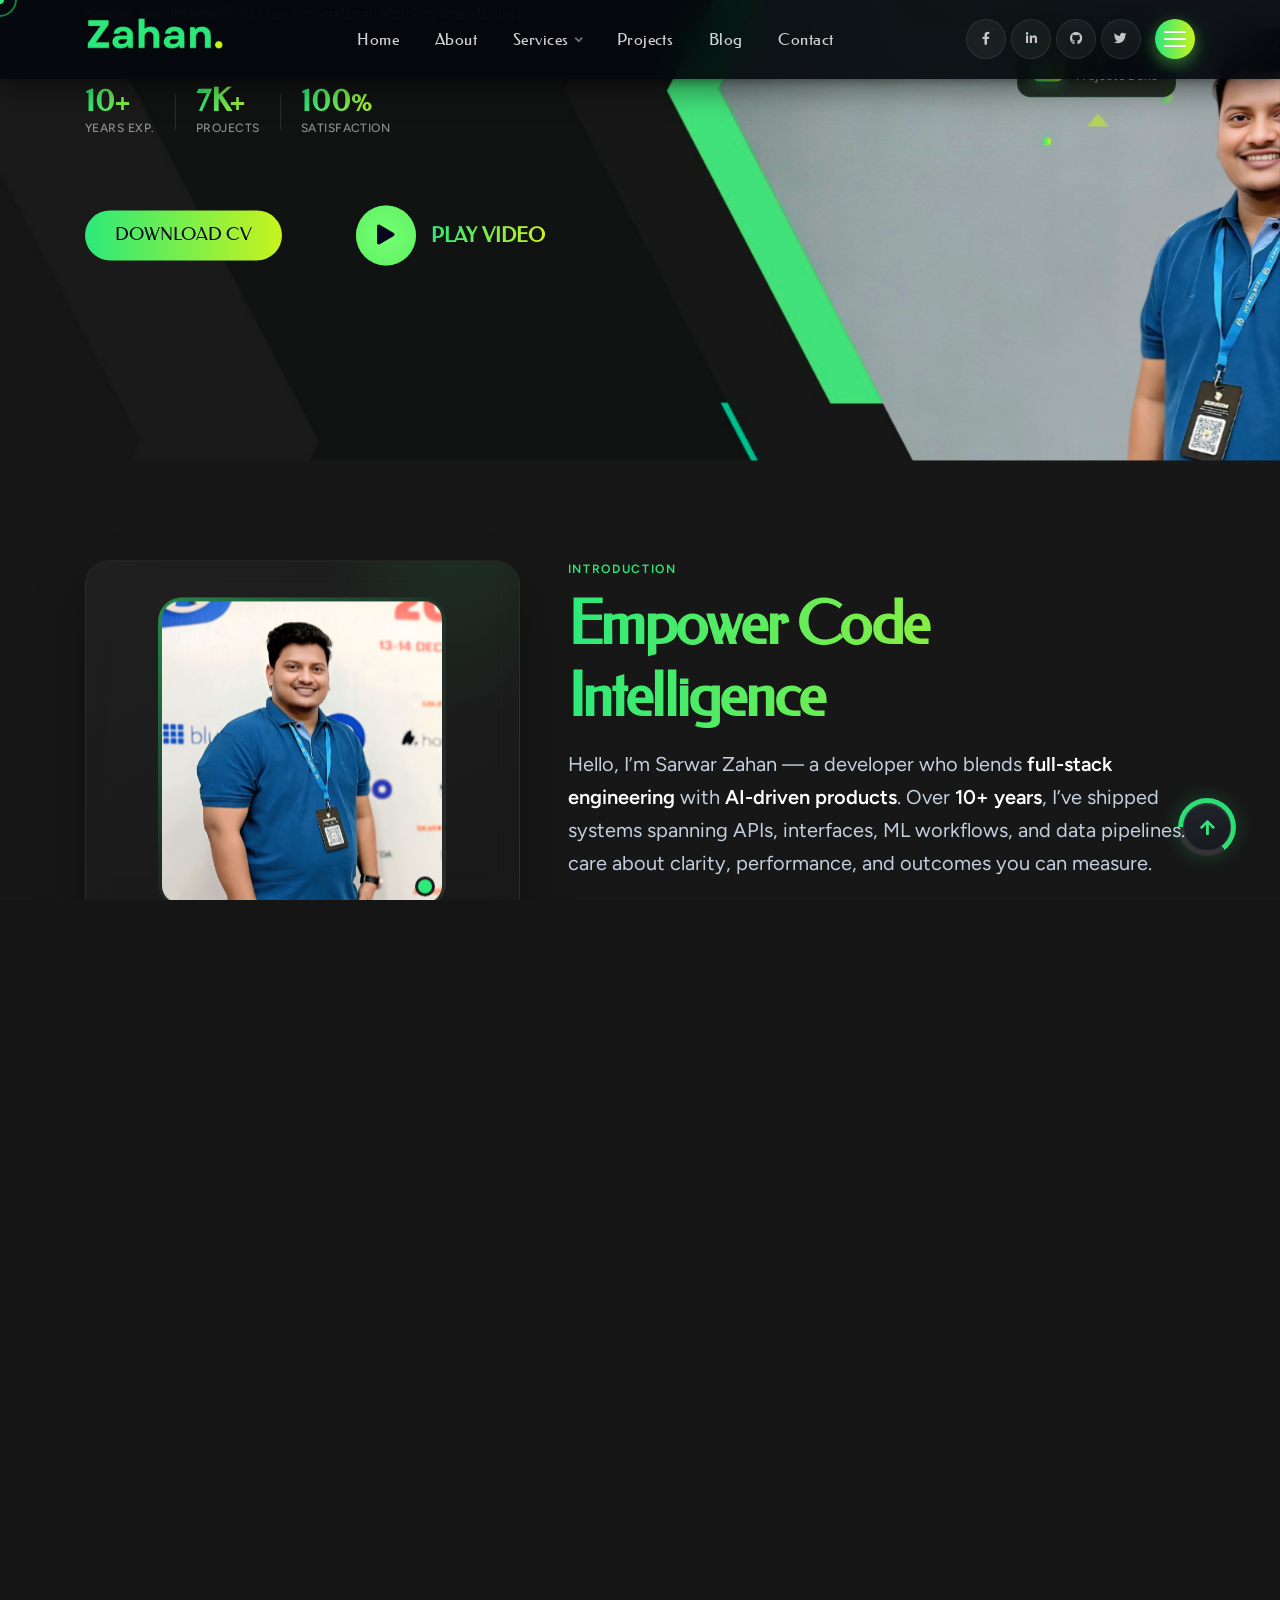
==== commit d171c5e1: "Update site: hero, header, testimonials, education, footer with legal pages, navigation, and assets " ====
--- a/index.html
+++ b/index.html
@@ -1,4 +1,4 @@
-<!DOCTYPE html>
+﻿<!DOCTYPE html>
 <html lang="en">
 <head>
     <meta charset="UTF-8">
@@ -42,22 +42,22 @@
         <div class="container">
             <div class="bc-header-content d-flex justify-content-between align-items-center">
                 <div class="bc-logo-area align-content-center">
-                    <a class="bc-logo" href="#home">
+                    <a class="bc-logo" href="index.html#home">
                         <img src="assets/img/logo/logo.png" alt="logo">
                     </a>
                 </div>
                 <div class="bc-mainmenu-nav align-content-center d-none d-lg-block">
                     <nav class="bc-mobile-menu-active onepage" aria-label="Primary">
                         <ul>
-                            <li><a href="#home">Home</a></li>
+                            <li><a href="index.html#home">Home</a></li>
                             <li><a href="about.html">About</a></li>
                             <li class="has-submenu">
-                                <a href="services.html">Services</a>
+                                <a href="services.html">Services<span class="bc-nav-chevron" aria-hidden="true"></span></a>
                                 <ul class="sub-menu">
                                     <li><a href="service-details.html">Web Development</a></li>
                                     <li><a href="services.html">All services</a></li>
                                     <li class="has-submenu">
-                                        <a href="services.html">More</a>
+                                        <a href="services.html">More<span class="bc-nav-chevron" aria-hidden="true"></span></a>
                                         <ul class="sub-menu">
                                             <li><a href="blog.html">Blog</a></li>
                                             <li><a href="contact.html">Contact</a></li>
@@ -98,7 +98,7 @@
             <div class="bc-offcanvas__shine" aria-hidden="true"></div>
             <div class="bc-offcanvas-header d-flex justify-content-between align-items-center mb-70">
                 <div class="bc-offcanvas-logo">
-                    <a href="#home"><img src="assets/img/logo/logo.png" alt="Zahan home"></a>
+                    <a href="index.html#home"><img src="assets/img/logo/logo.png" alt="Zahan home"></a>
                 </div>
                 <div class="bc-offcanvas-close">
                     <button type="button" class="bc-offcanvas-close-toggle" aria-label="Close menu">
@@ -157,37 +157,117 @@
         <div id="smooth-content">
             <main>
                 <!-- Hero Start -->
-                <section class="bc-hero-wrapper pt-90" data-background="assets/img/texture.png" id="home">
+                <section class="bc-hero-wrapper jarallax" data-jarallax-speed="0.4" data-background="assets/img/hero/hero-banner.png" id="home">
                     <div class="container">
                         <div class="row">
-                            <div class="col-lg-6 order-lg-2">
+                            <div class="col-lg-6 order-1 order-lg-2">
                                 <div class="bc-hero-right-area">
-                                    <div class="bc-hero-thumbnail-wrapper">
-                                        <div class="bc-hero-thumbnail wow img-custom-anim-top" data-wow-duration="1.5s" data-wow-delay="0.2s">
-                                            <img src="assets/img/hero/banner-01.png" alt="hero image">
-                                            <h2 class="bc-hero-thumbnail-text-1 bc-up-down-2">Web Designer</h2>
-                                            <h2 class="bc-hero-thumbnail-text-2 bc-up-down">Web Designer</h2>
-                                            <div class="bc-hero-thumbnail-bg-img">
-                                                <img src="assets/img/hero/hero-banner-bg-01.png" alt="">
-                                            </div>
-                                        </div>
-                                    </div>
-                                </div>
-                            </div>
-                            <div class="col-lg-6 order-lg-1">
+                                    <div class="bc-hero-visual-wrapper">
+                                        <figure class="bc-hero-visual wow img-custom-anim-top" data-wow-duration="1.2s" data-wow-delay="0.2s">
+                                            <!-- ambient glow -->
+                                            <div class="bc-hero-visual__ambient" aria-hidden="true"></div>
+                                            <!-- concentric rings centered on figure -->
+                                            <div class="bc-hero-visual__rings" aria-hidden="true">
+                                                <span class="bc-hero-visual__ring-line"></span>
+                                                <span class="bc-hero-visual__ring-line"></span>
+                                                <span class="bc-hero-visual__ring-line"></span>
+                                                <span class="bc-hero-visual__ring-line"></span>
+                                                <span class="bc-hero-visual__ring-line"></span>
+                                            </div>
+                                            <!-- animated shapes -->
+                                            <div class="bc-hero-shapes" aria-hidden="true">
+                                                <!-- centre glow orb -->
+                                                <span class="bc-hs bc-hs--orb"></span>
+                                                <!-- rotating hexagon outline -->
+                                                <span class="bc-hs bc-hs--hex"></span>
+                                                <!-- large slow-rotating ring -->
+                                                <span class="bc-hs bc-hs--ring-lg"></span>
+                                                <!-- small dashed ring -->
+                                                <span class="bc-hs bc-hs--ring-sm"></span>
+                                                <!-- floating triangles -->
+                                                <span class="bc-hs bc-hs--tri bc-hs--tri-1"></span>
+                                                <span class="bc-hs bc-hs--tri bc-hs--tri-2"></span>
+                                                <!-- floating dots cluster -->
+                                                <span class="bc-hs bc-hs--dot bc-hs--dot-1"></span>
+                                                <span class="bc-hs bc-hs--dot bc-hs--dot-2"></span>
+                                                <span class="bc-hs bc-hs--dot bc-hs--dot-3"></span>
+                                                <span class="bc-hs bc-hs--dot bc-hs--dot-4"></span>
+                                                <!-- bracket decorators -->
+                                                <span class="bc-hs bc-hs--bracket bc-hs--bracket-l">{</span>
+                                                <span class="bc-hs bc-hs--bracket bc-hs--bracket-r">}</span>
+                                                <!-- vertical scan line -->
+                                                <span class="bc-hs bc-hs--scan"></span>
+                                            </div>
+                                            <!-- floating stats -->
+                                            <div class="bc-hero-visual__chip bc-hero-visual__chip--exp wow bcFadeInUp" data-wow-duration="0.8s" data-wow-delay="0.55s">
+                                                <span class="bc-hero-visual__chip-icon" aria-hidden="true"><i class="fas fa-code"></i></span>
+                                                <div>
+                                                    <strong class="bc-hero-visual__chip-num">10+</strong>
+                                                    <span class="bc-hero-visual__chip-label">Years Experience</span>
+                                                </div>
+                                            </div>
+                                            <div class="bc-hero-visual__chip bc-hero-visual__chip--proj wow bcFadeInUp" data-wow-duration="0.8s" data-wow-delay="0.7s">
+                                                <span class="bc-hero-visual__chip-icon" aria-hidden="true"><i class="fas fa-layer-group"></i></span>
+                                                <div>
+                                                    <strong class="bc-hero-visual__chip-num">7K+</strong>
+                                                    <span class="bc-hero-visual__chip-label">Projects Done</span>
+                                                </div>
+                                            </div>
+                                            <!-- available dot -->
+                                            <span class="bc-hero-visual__status" aria-hidden="true" title="Available for projects"></span>
+                                        </figure>
+                                    </div>
+                                </div>
+                            </div>
+                            <div class="col-lg-6 order-2 order-lg-1">
                                 <div class="bc-hero-left-area">
                                     <div class="bc-hero-left-content">
-                                        <span class="bc-hero-subtitle wow img-custom-anim-left" data-wow-duration="1.5s" data-wow-delay="0.1s">Welcome to my world</span>
-                                        <h1 class="bc-hero-title wow img-custom-anim-right" data-wow-duration="1.5s" data-wow-delay="0.4s">
-                                            Hi, I’m <span class="bc-hero-title-color bc-gradient-text-color">Sarwar Zahan</span><br>
-                                            <span id="bc-animate-text"></span>
+                                    <div class="bc-hero-left-content">
+
+                                        <!-- eyebrow badge -->
+                                        <div class="bc-hero-eyebrow wow bcFadeInUp" data-wow-duration="0.8s" data-wow-delay="0.05s">
+                                            <span class="bc-hero-eyebrow__pulse" aria-hidden="true"></span>
+                                            <span class="bc-hero-eyebrow__text">Available for hire</span>
+                                        </div>
+
+                                        <!-- headline -->
+                                        <h1 class="bc-hero-title wow bcFadeInUp" data-wow-duration="0.9s" data-wow-delay="0.18s">
+                                            Hi, I am<br>
+                                            <span class="bc-hero-title__name bc-gradient-text-color">Sarwar Zahan</span>
                                         </h1>
-                                        <p class="wow bcFadeInUp" data-wow-duration="0.85s" data-wow-delay="0.5s">I use animation as a third dimension by which to simplify and kuiding thro each and every interaction. I’m not adding motion just to spruce things up, but doing it in ways that.</p>
-                                        <div class="bc-hero-button-wrap mt-10 d-flex wow bcFadeInUp" data-wow-duration="0.9s" data-wow-delay="0.62s">
+
+                                        <!-- animated profession -->
+                                        <div class="bc-hero-profession wow bcFadeInUp" data-wow-duration="0.9s" data-wow-delay="0.28s">
+                                            <span class="bc-hero-profession__prefix">I am a </span><span id="bc-animate-text" class="bc-hero-profession__typed"></span>
+                                        </div>
+
+                                        <!-- description -->
+                                        <p class="bc-hero-desc wow bcFadeInUp" data-wow-duration="0.85s" data-wow-delay="0.38s">I craft purposeful digital experiences — clean code, thoughtful design, and interactions that feel natural. Helping brands ship products people love.</p>
+
+                                        <!-- inline stats -->
+                                        <div class="bc-hero-kpi wow bcFadeInUp" data-wow-duration="0.85s" data-wow-delay="0.46s" aria-label="Key stats">
+                                            <div class="bc-hero-kpi__item">
+                                                <strong class="bc-hero-kpi__num">10<span>+</span></strong>
+                                                <span class="bc-hero-kpi__label">Years Exp.</span>
+                                            </div>
+                                            <div class="bc-hero-kpi__sep" aria-hidden="true"></div>
+                                            <div class="bc-hero-kpi__item">
+                                                <strong class="bc-hero-kpi__num">7K<span>+</span></strong>
+                                                <span class="bc-hero-kpi__label">Projects</span>
+                                            </div>
+                                            <div class="bc-hero-kpi__sep" aria-hidden="true"></div>
+                                            <div class="bc-hero-kpi__item">
+                                                <strong class="bc-hero-kpi__num">100<span>%</span></strong>
+                                                <span class="bc-hero-kpi__label">Satisfaction</span>
+                                            </div>
+                                        </div>
+
+                                        <!-- CTA row - popup-video untouched -->
+                                        <div class="bc-hero-button-wrap d-flex wow bcFadeInUp" data-wow-duration="0.9s" data-wow-delay="0.55s">
                                             <a href="assets/cv.pdf" class="bc-btn text-uppercase align-content-center" download>
                                                 <span class="bc-btn-wrap">
-                                                    <span class="bc-btn-y-1">DOWNLOAD CV</span>
-                                                    <span class="bc-btn-y-2">DOWNLOAD CV</span>
+                                                    <span class="bc-btn-y-1">Download CV</span>
+                                                    <span class="bc-btn-y-2">Download CV</span>
                                                 </span>
                                             </a>
                                             <a class="popup-video" href="https://www.youtube.com/watch?v=FTdNCmpxc-U">
@@ -199,6 +279,7 @@
                                                 </div>
                                             </a>
                                         </div>
+
                                     </div>
                                 </div>
                             </div>
@@ -215,7 +296,7 @@
                                     <div class="bc-about-profile__shine" aria-hidden="true"></div>
                                     <div class="bc-about-profile__media">
                                         <div class="bc-about-profile__img-ring wow img-custom-anim-top" data-wow-duration="1.2s" data-wow-delay="0.2s">
-                                            <img src="assets/img/testimonial/testimonal-03.jpg" class="bc-about-profile__img" width="280" height="302" alt="Portrait of Md Sarwar Zahan" loading="lazy">
+                                            <img src="assets/img/about/about.jpg" class="bc-about-profile__img" width="280" height="302" alt="Portrait of Md Sarwar Zahan" loading="lazy">
                                             <span class="bc-about-profile__status" title="Available for projects" aria-hidden="true"></span>
                                         </div>
                                     </div>
@@ -697,112 +778,87 @@
                 </section>
                 <!-- Portfolio End --> 
                 <!-- Testimonial Start -->
-                <section class="bc-testimonial-wrapper jarallax" data-background="assets/img/section-bg.jpg" id="testimonial" aria-labelledby="testimonial-heading">
-                    <div class="container position-relative z-index-1">
-                        <div class="bc-section-title-wrapper text-center bc-testimonial-header">
-                            <h2 id="testimonial-heading" class="bc-section-title bc-gradient-text-color wow bcFadeInUp" data-wow-duration="0.9s" data-wow-delay="0.05s">What clients say</h2>
-                            <p class="bc-testimonial-lead wow bcFadeInUp" data-wow-duration="0.9s" data-wow-delay="0.1s">Trusted feedback from partners and teams we’ve shipped products with — clear communication, reliable delivery, and thoughtful craft.</p>
+                <!-- Testimonial Start -->
+                <section class="bc-testimonial-wrapper" id="testimonial" aria-labelledby="testimonial-heading">
+                    <div class="container">
+                        <!-- Section header row -->
+                        <div class="bc-testi-head d-flex align-items-end justify-content-between gap-3 wow bcFadeInUp" data-wow-duration="0.8s" data-wow-delay="0.05s">
+                            <div>
+                                <p class="bc-testi-eyebrow">Testimonial</p>
+                                <h2 id="testimonial-heading" class="bc-testi-title">What Our Clients<br>Say?</h2>
+                            </div>
+                            <div class="bc-testi-nav d-flex align-items-center gap-2 flex-shrink-0">
+                                <button class="bc-testimonial-btn-prev bc-testi-arrow" type="button" aria-label="Previous testimonial"><i class="fas fa-chevron-left" aria-hidden="true"></i></button>
+                                <button class="bc-testimonial-btn-next bc-testi-arrow" type="button" aria-label="Next testimonial"><i class="fas fa-chevron-right" aria-hidden="true"></i></button>
+                            </div>
                         </div>
 
-                        <div class="bc-testimonial-slider-wrap wow bcFadeInUp" data-wow-duration="1s" data-wow-delay="0.12s">
-                        <div class="swiper bc-testimonial-active">
-                            <div class="swiper-wrapper">
-                                <div class="swiper-slide">
-                                    <article class="bc-testimonial-item">
-                                        <div class="bc-testimonial-card">
-                                            <div class="row g-0 align-items-stretch">
-                                                <div class="col-lg-4 d-none d-lg-block">
-                                                    <div class="bc-testimonial-photo-frame">
-                                                        <img src="assets/img/testimonial/testimonal-03.jpg" alt="Portrait of John Copper" width="400" height="480" loading="lazy">
-                                                    </div>
-                                                </div>
-                                                <div class="col-lg-8">
-                                                    <div class="bc-testimonial-body">
-                                                        <div class="bc-testimonial-photo bc-testimonial-photo--mobile d-lg-none">
-                                                            <img src="assets/img/testimonial/testimonal-03.jpg" alt="" width="72" height="72" loading="lazy">
-                                                        </div>
-                                                        <div class="bc-testimonial-quote-icon" aria-hidden="true"><i class="fas fa-quote-left"></i></div>
-                                                        <blockquote class="bc-testimonial-quote">
-                                                            <p>Lorem, ipsum dolor sit amet consectetur adipisicing elit. Adipisci autem sunt debitis, blanditiis eveniet odit ad repudiandae excepturi distinctio quidem itaque accusamus hic, quo impedit reiciendis alias tempora illum ea! Lorem ipsum dolor sit amet consectetur, adipisicing elit.</p>
-                                                            <footer class="bc-testimonial-author">
-                                                                <cite class="bc-testimonial-name">John Copper</cite>
-                                                                <span class="bc-testimonial-role">UI/UX Designer</span>
-                                                            </footer>
-                                                        </blockquote>
-                                                    </div>
-                                                </div>
-                                            </div>
-                                        </div>
-                                    </article>
-                                </div>
-                                <div class="swiper-slide">
-                                    <article class="bc-testimonial-item">
-                                        <div class="bc-testimonial-card">
-                                            <div class="row g-0 align-items-stretch">
-                                                <div class="col-lg-4 d-none d-lg-block">
-                                                    <div class="bc-testimonial-photo-frame">
-                                                        <img src="assets/img/testimonial/testimonal-03.jpg" alt="Portrait of John Copper" width="400" height="480" loading="lazy">
-                                                    </div>
-                                                </div>
-                                                <div class="col-lg-8">
-                                                    <div class="bc-testimonial-body">
-                                                        <div class="bc-testimonial-photo bc-testimonial-photo--mobile d-lg-none">
-                                                            <img src="assets/img/testimonial/testimonal-03.jpg" alt="" width="72" height="72" loading="lazy">
-                                                        </div>
-                                                        <div class="bc-testimonial-quote-icon" aria-hidden="true"><i class="fas fa-quote-left"></i></div>
-                                                        <blockquote class="bc-testimonial-quote">
-                                                            <p>Lorem, ipsum dolor sit amet consectetur adipisicing elit. Adipisci autem sunt debitis, blanditiis eveniet odit ad repudiandae excepturi distinctio quidem itaque accusamus hic, quo impedit reiciendis alias tempora illum ea! Lorem ipsum dolor sit amet consectetur, adipisicing elit.</p>
-                                                            <footer class="bc-testimonial-author">
-                                                                <cite class="bc-testimonial-name">John Copper</cite>
-                                                                <span class="bc-testimonial-role">UI/UX Designer</span>
-                                                            </footer>
-                                                        </blockquote>
-                                                    </div>
-                                                </div>
-                                            </div>
-                                        </div>
-                                    </article>
-                                </div>
-                                <div class="swiper-slide">
-                                    <article class="bc-testimonial-item">
-                                        <div class="bc-testimonial-card">
-                                            <div class="row g-0 align-items-stretch">
-                                                <div class="col-lg-4 d-none d-lg-block">
-                                                    <div class="bc-testimonial-photo-frame">
-                                                        <img src="assets/img/testimonial/testimonal-03.jpg" alt="Portrait of John Copper" width="400" height="480" loading="lazy">
-                                                    </div>
-                                                </div>
-                                                <div class="col-lg-8">
-                                                    <div class="bc-testimonial-body">
-                                                        <div class="bc-testimonial-photo bc-testimonial-photo--mobile d-lg-none">
-                                                            <img src="assets/img/testimonial/testimonal-03.jpg" alt="" width="72" height="72" loading="lazy">
-                                                        </div>
-                                                        <div class="bc-testimonial-quote-icon" aria-hidden="true"><i class="fas fa-quote-left"></i></div>
-                                                        <blockquote class="bc-testimonial-quote">
-                                                            <p>Lorem, ipsum dolor sit amet consectetur adipisicing elit. Adipisci autem sunt debitis, blanditiis eveniet odit ad repudiandae excepturi distinctio quidem itaque accusamus hic, quo impedit reiciendis alias tempora illum ea! Lorem ipsum dolor sit amet consectetur, adipisicing elit.</p>
-                                                            <footer class="bc-testimonial-author">
-                                                                <cite class="bc-testimonial-name">John Copper</cite>
-                                                                <span class="bc-testimonial-role">UI/UX Designer</span>
-                                                            </footer>
-                                                        </blockquote>
-                                                    </div>
-                                                </div>
-                                            </div>
-                                        </div>
-                                    </article>
-                                </div>
-                            </div>
-                            <div class="bc-testimonial-toolbar d-flex flex-wrap align-items-center justify-content-between gap-3">
-                                <div class="bc-testimonial-pagination"></div>
-                                <div class="bc-testimonial-btn d-flex align-items-center gap-2">
-                                    <div class="bc-testimonial-btn-prev" role="button" tabindex="0" aria-label="Previous testimonial"><i class="fas fa-arrow-left" aria-hidden="true"></i></div>
-                                    <div class="bc-testimonial-btn-next" role="button" tabindex="0" aria-label="Next testimonial"><i class="fas fa-arrow-right" aria-hidden="true"></i></div>
-                                </div>
-                            </div>
-                        </div>
+                        <!-- Slider -->
+                        <div class="bc-testimonial-slider-wrap wow bcFadeInUp" data-wow-duration="1s" data-wow-delay="0.15s">
+                            <div class="swiper bc-testimonial-active">
+                                <div class="swiper-wrapper">
+                                    <!-- Slide 1 -->
+                                    <div class="swiper-slide">
+                                        <article class="bc-testi-card">
+                                            <div class="bc-testi-card__avatar">
+                                                <img src="assets/img/testimonial/testimonal-01.jpg" alt="Eleanor Pena" width="80" height="80" loading="lazy">
+                                            </div>
+                                            <div class="bc-testi-card__body">
+                                                <cite class="bc-testi-card__name">Eleanor Pena</cite>
+                                                <span class="bc-testi-card__role">Marketing Coordinator</span>
+                                                <p class="bc-testi-card__text">Financial planners help people to understand how to invest and save their money the most efficient way. Planners help people know the best ledge in about how.</p>
+                                            </div>
+                                            <span class="bc-testi-card__qmark" aria-hidden="true">"</span>
+                                        </article>
+                                    </div>
+                                    <!-- Slide 2 -->
+                                    <div class="swiper-slide">
+                                        <article class="bc-testi-card">
+                                            <div class="bc-testi-card__avatar">
+                                                <img src="assets/img/testimonial/testimonial_2.jpg" alt="Robert Fox" width="80" height="80" loading="lazy">
+                                            </div>
+                                            <div class="bc-testi-card__body">
+                                                <cite class="bc-testi-card__name">Robert Fox</cite>
+                                                <span class="bc-testi-card__role">Senior Developer</span>
+                                                <p class="bc-testi-card__text">Working with this team was an outstanding experience. Deliverables were on time, communication was crystal clear, and the quality of work exceeded every expectation.</p>
+                                            </div>
+                                            <span class="bc-testi-card__qmark" aria-hidden="true">"</span>
+                                        </article>
+                                    </div>
+                                    <!-- Slide 3 -->
+                                    <div class="swiper-slide">
+                                        <article class="bc-testi-card">
+                                            <div class="bc-testi-card__avatar">
+                                                <img src="assets/img/testimonial/testimonal-01.jpg" alt="Jenny Wilson" width="80" height="80" loading="lazy">
+                                            </div>
+                                            <div class="bc-testi-card__body">
+                                                <cite class="bc-testi-card__name">Jenny Wilson</cite>
+                                                <span class="bc-testi-card__role">Product Designer</span>
+                                                <p class="bc-testi-card__text">Incredibly professional and skilled. The attention to detail in every design decision made our product stand out. Highly recommended for any frontend project.</p>
+                                            </div>
+                                            <span class="bc-testi-card__qmark" aria-hidden="true">"</span>
+                                        </article>
+                                    </div>
+                                    <!-- Slide 4 -->
+                                    <div class="swiper-slide">
+                                        <article class="bc-testi-card">
+                                            <div class="bc-testi-card__avatar">
+                                                <img src="assets/img/testimonial/testimonial_2.jpg" alt="Cameron Williamson" width="80" height="80" loading="lazy">
+                                            </div>
+                                            <div class="bc-testi-card__body">
+                                                <cite class="bc-testi-card__name">Cameron Williamson</cite>
+                                                <span class="bc-testi-card__role">CEO, TechStart</span>
+                                                <p class="bc-testi-card__text">A true professional who delivers results. The project was completed ahead of schedule with remarkable quality. Our clients love the new interface.</p>
+                                            </div>
+                                            <span class="bc-testi-card__qmark" aria-hidden="true">"</span>
+                                        </article>
+                                    </div>
+                                </div>
+                            </div>
                         </div>
                     </div>
                 </section>
+                <!-- Testimonial End -->
                 <!-- Testimonial End -->
                 <!-- Education Start -->
                 <section class="bc-education-wrapper bc-section-bg" id="education" aria-labelledby="education-heading">
@@ -825,13 +881,13 @@
                                         <div class="bc-education-card__badge">
                                             <span class="bc-education-card__index">01</span>
                                             <div class="bc-education-card__credential">
-                                                <span class="bc-education-card__degree">BSc in CSE</span>
-                                                <time class="bc-education-card__years" datetime="2020/2025">2020 — 2025</time>
+                                                <span class="bc-education-card__degree">B.Sc. in Computer Science &amp; Engineering</span>
+                                                <time class="bc-education-card__years" datetime="2020-01/2023-12">2020 — 2023</time>
                                             </div>
                                         </div>
                                         <div class="bc-education-card__content">
-                                            <h3 class="bc-education-card__school">Bangladesh University of Business &amp; Technology</h3>
-                                            <p class="bc-education-card__excerpt d-none d-lg-block">Core focus on software engineering, data structures, and modern web systems — with active participation in tech communities and coursework projects.</p>
+                                            <h3 class="bc-education-card__school">Bangladesh University of Business and Technology (BUBT)</h3>
+                                            <p class="bc-education-card__excerpt d-none d-lg-block">Undergraduate programme in CSE — software engineering, algorithms, databases, and project work aligned with industry practice.</p>
                                         </div>
                                         <a href="about.html" class="bc-education-card__cta" aria-label="View full profile on About">
                                             <span class="bc-education-card__cta-ring" aria-hidden="true"></span>
@@ -852,13 +908,13 @@
                                         <div class="bc-education-card__badge">
                                             <span class="bc-education-card__index">02</span>
                                             <div class="bc-education-card__credential">
-                                                <span class="bc-education-card__degree">BSc in CSE</span>
-                                                <time class="bc-education-card__years" datetime="2020/2025">2020 — 2025</time>
+                                                <span class="bc-education-card__degree">Diploma in Computer Technology</span>
+                                                <time class="bc-education-card__years" datetime="2015-01/2019-12">2015 — 2019</time>
                                             </div>
                                         </div>
                                         <div class="bc-education-card__content">
-                                            <h3 class="bc-education-card__school">Bangladesh University of Business &amp; Technology</h3>
-                                            <p class="bc-education-card__excerpt d-none d-lg-block">Core focus on software engineering, data structures, and modern web systems — with active participation in tech communities and coursework projects.</p>
+                                            <h3 class="bc-education-card__school">Chapainawabganj Polytechnic Institute</h3>
+                                            <p class="bc-education-card__excerpt d-none d-lg-block">Four-year diploma with practical labs in programming, networking, and systems — the bridge into degree-level computer science.</p>
                                         </div>
                                         <a href="about.html" class="bc-education-card__cta" aria-label="View full profile on About">
                                             <span class="bc-education-card__cta-ring" aria-hidden="true"></span>
@@ -878,13 +934,13 @@
                                         <div class="bc-education-card__badge">
                                             <span class="bc-education-card__index">03</span>
                                             <div class="bc-education-card__credential">
-                                                <span class="bc-education-card__degree">BSc in CSE</span>
-                                                <time class="bc-education-card__years" datetime="2020/2025">2020 — 2025</time>
+                                                <span class="bc-education-card__degree">SSC (Secondary School Certificate)</span>
+                                                <time class="bc-education-card__years" datetime="2010-01/2015-12">2010 — 2015</time>
                                             </div>
                                         </div>
                                         <div class="bc-education-card__content">
-                                            <h3 class="bc-education-card__school">Bangladesh University of Business &amp; Technology</h3>
-                                            <p class="bc-education-card__excerpt d-none d-lg-block">Core focus on software engineering, data structures, and modern web systems — with active participation in tech communities and coursework projects.</p>
+                                            <h3 class="bc-education-card__school">Rokonpur High School</h3>
+                                            <p class="bc-education-card__excerpt d-none d-lg-block">Secondary education — foundation in science and mathematics before moving into technical and university study.</p>
                                         </div>
                                         <a href="about.html" class="bc-education-card__cta" aria-label="View full profile on About">
                                             <span class="bc-education-card__cta-ring" aria-hidden="true"></span>
@@ -1149,8 +1205,13 @@
             <!-- Footer Start -->
             <footer class="bc-footer-wrapper pt-20 pb-20">
                 <div class="container">
-                    <div class="bc-footer text-center wow bcFadeInUp" data-wow-duration="0.75s" data-wow-delay="0.05s">
-                        <p>© 2025. All rights reserved by <a href="https://beepcoder.com/">Beepcoder.</a></p>
+                    <div class="bc-footer bc-footer-bar d-flex flex-wrap justify-content-between align-items-center gap-3">
+                        <p class="bc-footer__copy mb-0">&copy; 2026 Zahan. All rights reserved.</p>
+                        <nav class="bc-footer__nav bc-footer__nav--legal d-flex flex-wrap align-items-center gap-3" aria-label="Legal">
+                            <a href="privacy-policy.html" class="bc-footer__link">Privacy Policy</a>
+                            <span class="bc-footer__sep" aria-hidden="true">·</span>
+                            <a href="terms-and-conditions.html" class="bc-footer__link">Terms &amp; Conditions</a>
+                        </nav>
                     </div>
                 </div>
             </footer>
@@ -1181,4 +1242,4 @@
 <script src="assets/js/ajax-form.js"></script>
 <script src="assets/js/main.js"></script>
 </body>
-</html>+</html>
--- a/assets/css/style.css
+++ b/assets/css/style.css
@@ -2478,8 +2478,8 @@
 /* 3.1 Header Style 1
 /*----------------------------------------*/
 .bc-header-wrapper {
-  border-bottom: 1px solid var(--bc-divider);
-  transition: border-color 0.35s ease, background 0.35s ease, box-shadow 0.35s ease;
+  border-bottom: 1px solid transparent;
+  transition: background 0.4s cubic-bezier(0.16, 1, 0.3, 1), border-color 0.4s ease, box-shadow 0.4s ease;
 }
 
 .bc-transparent-header {
@@ -2488,30 +2488,32 @@
   left: 0;
   right: 0;
   z-index: 100;
+  background: transparent;
 }
 
 .bc-header-content {
-  min-height: 72px;
+  min-height: 78px;
   align-items: center;
 }
 @media only screen and (min-width: 992px) and (max-width: 1199px), only screen and (min-width: 768px) and (max-width: 991px), only screen and (min-width: 576px) and (max-width: 767px), (max-width: 767px) {
   .bc-header-content {
-    min-height: 68px;
+    min-height: 64px;
   }
 }
 
 .bc-logo-area a {
   display: inline-flex;
   align-items: center;
-  transition: opacity 0.3s ease, transform 0.3s ease;
+  transition: opacity 0.3s ease, transform 0.35s cubic-bezier(0.22, 1, 0.36, 1);
 }
 .bc-logo-area a:hover {
-  opacity: 0.92;
+  opacity: 0.9;
   transform: translateY(-1px);
 }
 .bc-logo-area a img {
-  max-width: 150px;
+  max-width: 140px;
   height: auto;
+  display: block;
 }
 
 .bc-header-right-area {
@@ -2525,40 +2527,46 @@
   flex-wrap: wrap;
   align-items: center;
   justify-content: flex-end;
-  gap: clamp(0.65rem, 1.5vw, 1.1rem);
+  gap: clamp(0.5rem, 1.2vw, 0.9rem);
 }
 
 .bc-header-social {
   display: flex;
   align-items: center;
-  gap: 0.35rem;
+  gap: 0.3rem;
   list-style: none;
   margin: 0;
   padding: 0;
 }
+@media only screen and (min-width: 768px) and (max-width: 991px), only screen and (min-width: 576px) and (max-width: 767px), (max-width: 767px) {
+  .bc-header-social {
+    display: none;
+  }
+}
 .bc-header-social__link {
+  position: relative;
   display: inline-flex;
   align-items: center;
   justify-content: center;
   width: var(--bc-header-control-size);
   height: var(--bc-header-control-size);
   border-radius: 50%;
-  color: var(--bc-text-color-1);
+  color: rgba(var(--bc-rgb-white), 0.75);
   text-decoration: none;
-  border: none;
-  background-color: var(--bc-color-dark-five);
-  box-shadow: none;
-  transition: color 0.3s ease, background-color 0.35s ease, box-shadow 0.35s ease, transform 0.35s cubic-bezier(0.22, 1, 0.36, 1), filter 0.35s ease;
+  background: rgba(var(--bc-rgb-white), 0.05);
+  border: 1px solid rgba(var(--bc-rgb-white), 0.08);
+  transition: color 0.3s ease, background 0.3s ease, border-color 0.3s ease, box-shadow 0.35s ease, transform 0.35s cubic-bezier(0.22, 1, 0.36, 1);
 }
 .bc-header-social__link i {
-  font-size: 0.875rem;
+  font-size: 0.8rem;
+  line-height: 1;
 }
 .bc-header-social__link:hover {
-  color: var(--bc-text-color-1);
-  background-color: var(--bc-text-color-2);
-  filter: brightness(1.06);
-  box-shadow: 0 6px 20px rgba(var(--bc-rgb-text-color-2), 0.35);
-  transform: translateY(-2px);
+  color: var(--bc-text-color-3);
+  background: var(--bc-gradient-color-1);
+  border-color: transparent;
+  box-shadow: 0 6px 18px rgba(var(--bc-rgb-text-color-2), 0.38);
+  transform: translateY(-3px);
 }
 .bc-header-social__link:focus-visible {
   outline: none;
@@ -2566,17 +2574,17 @@
 }
 
 @keyframes bcfadeInDown {
-  0% {
+  from {
     opacity: 0;
     transform: translateY(-100%);
   }
-  100% {
+  to {
     opacity: 1;
     transform: translateY(0);
   }
 }
 .bcfadeInDown {
-  animation: bcfadeInDown 1s ease-out forwards;
+  animation: bcfadeInDown 0.55s cubic-bezier(0.16, 1, 0.3, 1) forwards;
 }
 
 .header-sticky {
@@ -2584,28 +2592,26 @@
   top: 0;
   left: 0;
   right: 0;
-  z-index: 100;
-  -webkit-animation: 0.65s ease-out 0s normal none 1 running bcfadeInDown;
-  animation: 0.65s ease-out 0s normal none 1 running bcfadeInDown;
-  border-bottom-color: var(--bc-glass-06);
-  box-shadow: var(--bc-shadow-header);
+  z-index: 200;
+  animation: bcfadeInDown 0.55s cubic-bezier(0.16, 1, 0.3, 1) forwards;
+  border-bottom-color: transparent;
+  box-shadow: 0 8px 32px rgba(var(--bc-rgb-black), 0.5), 0 2px 8px rgba(var(--bc-rgb-black), 0.28);
 }
 .header-sticky.bc-sticky-black {
-  background-color: var(--bc-header-sticky-bg);
-  backdrop-filter: blur(16px);
-  -webkit-backdrop-filter: blur(16px);
+  background: rgba(4, 7, 12, 0.92);
+  backdrop-filter: blur(22px) saturate(1.5);
+  -webkit-backdrop-filter: blur(22px) saturate(1.5);
 }
 
 @media (prefers-reduced-motion: reduce) {
+  .bc-header-wrapper,
+  .bc-logo-area a,
   .bc-header-social__link {
     transition: none !important;
   }
-  .bc-header-social__link:hover {
+  .bc-header-social__link:hover,
+  .bc-logo-area a:hover {
     transform: none !important;
-  }
-  .bc-logo-area a,
-  .bc-header-wrapper {
-    transition: none !important;
   }
   .header-sticky {
     animation: none !important;
@@ -2658,57 +2664,83 @@
   position: relative;
   display: inline-flex;
   align-items: center;
-  color: rgba(var(--bc-rgb-white), 0.88);
+  color: rgba(var(--bc-rgb-white), 0.82);
   font-family: var(--bc-heading-font);
-  padding: 0.5rem 1rem;
+  padding: 0.45rem 0.75rem;
   margin: 1.15rem 0;
   font-weight: 500;
   letter-spacing: 0.03em;
   font-size: var(--bc-fs-nav);
   text-decoration: none;
-  border-radius: 0;
+  border-radius: 8px;
   overflow: hidden;
   isolation: isolate;
-  transition: color 0.3s cubic-bezier(0.16, 1, 0.3, 1), transform 0.35s cubic-bezier(0.22, 1, 0.36, 1);
-  /* Match .sub-menu a — sliding accent wash */
+  transition: color 0.28s cubic-bezier(0.16, 1, 0.3, 1), background 0.28s ease;
+  /* Hover fill — subtle accent wash */
 }
 .bc-mainmenu-nav nav > ul > li > a::before {
   content: "";
   position: absolute;
   inset: 0;
   border-radius: inherit;
-  background: linear-gradient(105deg, var(--bc-accent-glass-18) 0%, var(--bc-accent-glass-06) 45%, transparent 75%);
+  background: rgba(var(--bc-rgb-text-color-2), 0.1);
   opacity: 0;
-  transform: translateX(-100%);
-  transition: opacity 0.35s ease, transform 0.45s cubic-bezier(0.16, 1, 0.3, 1);
+  transition: opacity 0.28s ease;
   z-index: -1;
+}
+.bc-mainmenu-nav nav > ul > li > a {
+  /* Brand underline — grows in on hover/active */
+}
+.bc-mainmenu-nav nav > ul > li > a::after {
+  content: "";
+  position: absolute;
+  left: 50%;
+  bottom: 4px;
+  height: 2px;
+  width: 0;
+  border-radius: 2px;
+  background: var(--bc-gradient-color-1);
+  transform: translateX(-50%);
+  transition: width 0.35s cubic-bezier(0.16, 1, 0.3, 1);
+  z-index: 1;
 }
 .bc-mainmenu-nav nav > ul > li > a:hover, .bc-mainmenu-nav nav > ul > li > a:focus-visible {
   color: var(--bc-text-color-1);
-  transform: translateX(4px);
 }
 .bc-mainmenu-nav nav > ul > li > a:hover::before, .bc-mainmenu-nav nav > ul > li > a:focus-visible::before {
   opacity: 1;
-  transform: translateX(0);
+}
+.bc-mainmenu-nav nav > ul > li > a:hover::after, .bc-mainmenu-nav nav > ul > li > a:focus-visible::after {
+  width: calc(100% - 1.5rem);
 }
 .bc-mainmenu-nav nav > ul > li > a:focus-visible {
   outline: none;
+  box-shadow: var(--bc-focus-ring);
+}
+.bc-mainmenu-nav nav > ul > li.active > a, .bc-mainmenu-nav nav > ul > li.current > a {
+  color: var(--bc-text-color-2);
+}
+.bc-mainmenu-nav nav > ul > li.active > a::after, .bc-mainmenu-nav nav > ul > li.current > a::after {
+  width: calc(100% - 1.5rem);
+  background: var(--bc-gradient-color-1);
 }
 .bc-mainmenu-nav nav > ul > li.has-submenu > a::after {
-  content: "";
+  display: none !important;
+}
+.bc-mainmenu-nav nav > ul > li.has-submenu > a > .bc-nav-chevron {
   display: inline-block;
-  width: 0.4em;
-  height: 0.4em;
-  margin-left: 0.45em;
+  width: 0.38em;
+  height: 0.38em;
+  margin-left: 0.4em;
   border-right: 2px solid currentColor;
   border-bottom: 2px solid currentColor;
-  transform: rotate(45deg) translateY(-0.08em);
+  transform: rotate(45deg) translateY(-0.06em);
   opacity: 0.5;
   flex-shrink: 0;
-  transition: transform 0.45s cubic-bezier(0.22, 1, 0.36, 1), opacity 0.3s ease;
-}
-.bc-mainmenu-nav nav > ul > li.has-submenu > a:hover::after {
-  transform: rotate(225deg) translateY(0.1em);
+  transition: transform 0.4s cubic-bezier(0.22, 1, 0.36, 1), opacity 0.28s ease;
+}
+.bc-mainmenu-nav nav > ul > li.has-submenu:hover > a > .bc-nav-chevron, .bc-mainmenu-nav nav > ul > li.has-submenu:focus-within > a > .bc-nav-chevron {
+  transform: rotate(225deg) translateY(0.08em);
   opacity: 1;
 }
 .bc-mainmenu-nav .sub-menu {
@@ -3146,206 +3178,512 @@
 /*  6.1 Hero css
 /*----------------------------------------*/
 .bc-hero-wrapper {
+  position: relative;
   background-size: cover;
   background-repeat: no-repeat;
-  background-position: center;
+  background-position: center top;
   overflow: hidden;
-}
-@media only screen and (min-width: 768px) and (max-width: 991px), only screen and (min-width: 576px) and (max-width: 767px), (max-width: 767px) {
+  padding-top: 11rem;
+  padding-bottom: 10rem;
+}
+@media only screen and (min-width: 992px) and (max-width: 1199px) {
   .bc-hero-wrapper {
-    padding-bottom: 50px;
-  }
+    padding-top: 8rem;
+    padding-bottom: 7rem;
+  }
+}
+@media only screen and (min-width: 768px) and (max-width: 991px) {
+  .bc-hero-wrapper {
+    padding-top: 7rem;
+    padding-bottom: 5rem;
+  }
+}
+@media only screen and (min-width: 576px) and (max-width: 767px), (max-width: 767px) {
+  .bc-hero-wrapper {
+    padding-top: 6rem;
+    padding-bottom: 3rem;
+  }
+}
+.bc-hero-wrapper::before {
+  display: none !important;
 }
 
 .bc-hero-right-area {
-  padding-top: 40px;
-}
-
-.bc-hero-thumbnail {
-  border: 0;
-  vertical-align: middle;
-  max-width: 100%;
-  height: auto;
-  z-index: 0;
-  position: relative;
-}
-.bc-hero-thumbnail img {
-  width: 75%;
-  margin-left: 70px;
-}
-@media (max-width: 767px) {
-  .bc-hero-thumbnail img {
-    width: 90%;
-    max-width: 420px;
+  padding-top: 32px;
+  display: flex;
+  justify-content: flex-end;
+  align-items: flex-start;
+}
+@media only screen and (min-width: 992px) and (max-width: 1199px), only screen and (min-width: 768px) and (max-width: 991px) {
+  .bc-hero-right-area {
+    justify-content: center;
+    padding-top: 20px;
+  }
+}
+@media (max-width: 991.98px) {
+  .bc-hero-right-area {
+    display: none !important;
+  }
+}
+
+.bc-hero-visual-wrapper {
+  width: 100%;
+  max-width: min(480px, 100%);
+  margin: 0;
+  overflow: visible;
+}
+@media only screen and (min-width: 992px) and (max-width: 1199px), only screen and (min-width: 768px) and (max-width: 991px) {
+  .bc-hero-visual-wrapper {
+    max-width: min(400px, 92vw);
     margin-left: auto;
     margin-right: auto;
-    display: block;
-  }
-}
-.bc-hero-thumbnail-text-1 {
-  color: var(--bc-text-color-1);
-  font-size: var(--bc-fs-12xl);
-  line-height: var(--bc-lh-tight);
+  }
+}
+@media only screen and (min-width: 576px) and (max-width: 767px), (max-width: 767px) {
+  .bc-hero-visual-wrapper {
+    max-width: 100%;
+    margin-left: auto;
+    margin-right: auto;
+  }
+}
+
+.bc-hero-visual {
+  position: relative;
+  margin: 0;
+  height: clamp(340px, 54vw, 480px);
+}
+@media only screen and (min-width: 576px) and (max-width: 767px), (max-width: 767px) {
+  .bc-hero-visual {
+    height: 220px;
+  }
+}
+.bc-hero-visual__ambient {
   position: absolute;
-  top: 200px;
-  z-index: -1;
-  font-family: var(--bc-body-font);
-  left: 15px;
-}
-@media only screen and (min-width: 1200px) and (max-width: 1399px) {
-  .bc-hero-thumbnail-text-1 {
-    font-size: var(--bc-fs-10xl);
-    top: 160px;
-  }
-}
-@media only screen and (min-width: 992px) and (max-width: 1199px) {
-  .bc-hero-thumbnail-text-1 {
-    font-size: var(--bc-fs-8xl);
-    top: 120px;
-  }
-}
-@media only screen and (min-width: 576px) and (max-width: 767px) {
-  .bc-hero-thumbnail-text-1 {
-    font-size: var(--bc-fs-75);
-    top: 100px;
-    left: 80px;
-  }
-}
-@media (max-width: 767px) {
-  .bc-hero-thumbnail-text-1 {
-    font-size: var(--bc-fs-52);
-    top: 75px;
-    left: 12px;
-  }
-}
-.bc-hero-thumbnail-text-2 {
-  font-size: var(--bc-fs-12xl);
-  line-height: var(--bc-lh-tight);
+  inset: 10% 0 10% 0;
+  background: radial-gradient(ellipse 80% 70% at 50% 50%, rgba(var(--bc-rgb-text-color-2), 0.08) 0%, transparent 65%);
+  pointer-events: none;
+  z-index: 0;
+}
+.bc-hero-visual__rings {
+  display: none;
+}
+.bc-hero-visual__ring-line {
+  display: none;
+}
+.bc-hero-visual__chip {
   position: absolute;
-  -webkit-text-stroke: 1px var(--bc-text-color-1);
+  z-index: 4;
+  display: flex;
+  align-items: center;
+  gap: 0.65rem;
+  padding: 0.65rem 1rem 0.65rem 0.75rem;
+  border-radius: 14px;
+  background: rgba(14, 20, 14, 0.82);
+  border: 1px solid rgba(var(--bc-rgb-text-color-2), 0.18);
+  white-space: nowrap;
+}
+.bc-hero-visual__chip--exp {
+  left: 4%;
+  top: 30%;
+}
+.bc-hero-visual__chip--proj {
+  right: 4%;
+  bottom: 22%;
+}
+@media only screen and (min-width: 576px) and (max-width: 767px), (max-width: 767px) {
+  .bc-hero-visual__chip--exp {
+    left: 2%;
+    top: 12%;
+  }
+  .bc-hero-visual__chip--proj {
+    right: 2%;
+    bottom: 10%;
+  }
+  .bc-hero-visual__chip {
+    padding: 0.45rem 0.65rem 0.45rem 0.5rem;
+    border-radius: 10px;
+    gap: 0.4rem;
+  }
+}
+.bc-hero-visual__chip-icon {
+  flex-shrink: 0;
+  width: 36px;
+  height: 36px;
+  border-radius: 10px;
+  background: var(--bc-gradient-color-1);
+  display: flex;
+  align-items: center;
+  justify-content: center;
+  font-size: 0.875rem;
+  color: #fff;
+  box-shadow: 0 4px 12px rgba(var(--bc-rgb-text-color-2), 0.35);
+}
+.bc-hero-visual__chip-num {
+  display: block;
+  font-family: var(--bc-heading-font);
+  font-size: var(--bc-fs-xl);
+  font-weight: 700;
+  line-height: 1;
+  background: var(--bc-gradient-color-1);
+  -webkit-background-clip: text;
+  background-clip: text;
   color: transparent;
-  font-family: var(--bc-body-font);
+}
+@media only screen and (min-width: 576px) and (max-width: 767px), (max-width: 767px) {
+  .bc-hero-visual__chip-num {
+    font-size: var(--bc-fs-md);
+  }
+}
+.bc-hero-visual__chip-label {
+  display: block;
+  font-size: var(--bc-fs-xs);
+  color: var(--bc-color-lightn);
+  font-weight: 500;
+  margin-top: 2px;
+  letter-spacing: 0.03em;
+  opacity: 0.85;
+}
+@media only screen and (min-width: 576px) and (max-width: 767px), (max-width: 767px) {
+  .bc-hero-visual__chip-label {
+    font-size: 0.65rem;
+  }
+}
+@media only screen and (min-width: 576px) and (max-width: 767px), (max-width: 767px) {
+  .bc-hero-visual__chip-icon {
+    width: 28px;
+    height: 28px;
+    border-radius: 7px;
+    font-size: 0.75rem;
+  }
+}
+.bc-hero-visual__status {
+  position: absolute;
+  top: 12%;
+  right: 8%;
+  z-index: 5;
+  width: 11px;
+  height: 11px;
+  border-radius: 50%;
+  background: var(--bc-gradient-color-1);
+  pointer-events: none;
+  box-shadow: 0 0 0 5px rgba(var(--bc-rgb-text-color-2), 0.1), 0 0 22px rgba(var(--bc-rgb-text-color-2), 0.5), 0 0 42px rgba(var(--bc-rgb-bg-color-2), 0.18);
+  animation: bc-hero-dot-pulse 2.8s ease-in-out infinite;
+}
+
+@keyframes bc-hero-ring-breathe {
+  0%, 100% {
+    transform: scale(1);
+    opacity: 0.28;
+  }
+  50% {
+    transform: scale(1.04);
+    opacity: 0.6;
+  }
+}
+@keyframes bc-hero-dot-pulse {
+  0%, 100% {
+    box-shadow: 0 0 0 5px rgba(var(--bc-rgb-text-color-2), 0.1), 0 0 22px rgba(var(--bc-rgb-text-color-2), 0.45), 0 0 42px rgba(var(--bc-rgb-bg-color-2), 0.12);
+  }
+  50% {
+    box-shadow: 0 0 0 8px rgba(var(--bc-rgb-text-color-2), 0.14), 0 0 32px rgba(var(--bc-rgb-text-color-2), 0.65), 0 0 60px rgba(var(--bc-rgb-bg-color-2), 0.22);
+  }
+}
+@media (prefers-reduced-motion: reduce) {
+  .bc-hero-visual__ring-line,
+  .bc-hero-visual__status {
+    animation: none;
+    opacity: 0.38;
+  }
+}
+.bc-hero-shapes {
+  position: absolute;
+  inset: 0;
+  z-index: 2;
+  pointer-events: none;
+  overflow: visible;
+}
+@media only screen and (min-width: 576px) and (max-width: 767px), (max-width: 767px) {
+  .bc-hero-shapes {
+    display: none;
+  }
+}
+
+.bc-hs {
+  position: absolute;
+  display: block;
+  will-change: transform, opacity;
+}
+
+.bc-hs--orb {
+  left: 50%;
+  top: 48%;
+  transform: translate(-50%, -50%);
+  width: clamp(160px, 30vw, 260px);
+  height: clamp(160px, 30vw, 260px);
+  border-radius: 50%;
+  background: radial-gradient(circle at 50% 50%, rgba(var(--bc-rgb-text-color-2), 0.22) 0%, rgba(var(--bc-rgb-bg-color-2), 0.1) 45%, transparent 72%);
+  filter: blur(22px);
+  animation: bc-hs-pulse 4s ease-in-out infinite;
+}
+
+.bc-hs--hex {
+  left: 50%;
+  top: 48%;
+  transform: translate(-50%, -50%) rotate(0deg);
+  width: clamp(140px, 24vw, 220px);
+  height: clamp(140px, 24vw, 220px);
+  border: 1.5px solid rgba(var(--bc-rgb-text-color-2), 0.4);
+  clip-path: polygon(50% 0%, 93% 25%, 93% 75%, 50% 100%, 7% 75%, 7% 25%);
+  animation: bc-hs-spin-hex 12s linear infinite;
+}
+
+.bc-hs--ring-lg {
+  left: 50%;
+  top: 48%;
+  transform: translate(-50%, -50%) rotate(0deg);
+  width: clamp(260px, 46vw, 400px);
+  height: clamp(260px, 46vw, 400px);
+  border-radius: 50%;
+  border: 1px dashed rgba(var(--bc-rgb-text-color-2), 0.18);
+  animation: bc-hs-spin-hex 24s linear infinite reverse;
+}
+
+.bc-hs--tri {
+  width: 0;
+  height: 0;
+  border-left: 11px solid transparent;
+  border-right: 11px solid transparent;
+}
+.bc-hs--tri.bc-hs--tri-1 {
+  border-bottom: 18px solid rgba(var(--bc-rgb-text-color-2), 0.6);
+  top: 14%;
+  left: 18%;
+  animation: bc-hs-float 5s ease-in-out infinite;
+}
+.bc-hs--tri.bc-hs--tri-2 {
+  border-bottom: 13px solid rgba(var(--bc-rgb-bg-color-2), 0.55);
+  bottom: 16%;
+  right: 18%;
+  animation: bc-hs-float 6.5s ease-in-out infinite reverse;
+  animation-delay: 1.2s;
+}
+
+.bc-hs--dot {
+  border-radius: 50%;
+  background: var(--bc-gradient-color-1);
+}
+.bc-hs--dot.bc-hs--dot-1 {
+  width: 10px;
+  height: 10px;
+  top: 10%;
+  right: 24%;
+  animation: bc-hs-float 4s ease-in-out infinite;
+  box-shadow: 0 0 16px rgba(var(--bc-rgb-text-color-2), 0.7);
+}
+.bc-hs--dot.bc-hs--dot-2 {
+  width: 6px;
+  height: 6px;
+  top: 72%;
+  left: 12%;
+  animation: bc-hs-float 5.5s ease-in-out infinite reverse;
+  animation-delay: 0.8s;
+  opacity: 0.7;
+}
+.bc-hs--dot.bc-hs--dot-3 {
+  width: 8px;
+  height: 8px;
+  bottom: 12%;
+  right: 30%;
+  animation: bc-hs-float 4.8s ease-in-out infinite;
+  animation-delay: 1.5s;
+  box-shadow: 0 0 12px rgba(var(--bc-rgb-text-color-2), 0.5);
+}
+.bc-hs--dot.bc-hs--dot-4 {
+  width: 5px;
+  height: 5px;
+  top: 42%;
+  left: 6%;
+  animation: bc-hs-float 7s ease-in-out infinite;
+  animation-delay: 2s;
+  opacity: 0.55;
+}
+
+.bc-hs--bracket {
+  font-family: var(--bc-heading-font);
+  font-size: clamp(2rem, 5vw, 3.5rem);
   font-weight: 700;
-  bottom: 50px;
-  z-index: 1;
-  margin-bottom: 0;
-  left: 15px;
-}
-@media only screen and (min-width: 1200px) and (max-width: 1399px) {
-  .bc-hero-thumbnail-text-2 {
-    font-size: var(--bc-fs-10xl);
-  }
-}
-@media only screen and (min-width: 992px) and (max-width: 1199px) {
-  .bc-hero-thumbnail-text-2 {
-    font-size: var(--bc-fs-8xl);
-  }
-}
-@media only screen and (min-width: 576px) and (max-width: 767px) {
-  .bc-hero-thumbnail-text-2 {
-    font-size: var(--bc-fs-75);
-    left: 80px;
-  }
-}
-@media (max-width: 767px) {
-  .bc-hero-thumbnail-text-2 {
-    font-size: var(--bc-fs-52);
-    left: 12px;
-  }
-}
-.bc-hero-thumbnail-bg-img {
+  line-height: 1;
+  background: var(--bc-gradient-color-1);
+  -webkit-background-clip: text;
+  background-clip: text;
+  color: transparent;
+  opacity: 0.6;
+}
+.bc-hs--bracket.bc-hs--bracket-l {
+  top: 22%;
+  left: 4%;
+  animation: bc-hs-float 6s ease-in-out infinite;
+  animation-delay: 0.3s;
+}
+.bc-hs--bracket.bc-hs--bracket-r {
+  bottom: 20%;
+  right: 4%;
+  animation: bc-hs-float 6s ease-in-out infinite reverse;
+  animation-delay: 1s;
+}
+
+@keyframes bc-hs-pulse {
+  0%, 100% {
+    transform: translate(-50%, -50%) scale(1);
+    opacity: 0.7;
+  }
+  50% {
+    transform: translate(-50%, -50%) scale(1.14);
+    opacity: 1;
+  }
+}
+@keyframes bc-hs-spin-hex {
+  from {
+    transform: translate(-50%, -50%) rotate(0deg);
+  }
+  to {
+    transform: translate(-50%, -50%) rotate(360deg);
+  }
+}
+@keyframes bc-hs-breathe {
+  0%, 100% {
+    transform: translate(-50%, -50%) scale(1);
+    opacity: 0.55;
+  }
+  50% {
+    transform: translate(-50%, -50%) scale(1.12);
+    opacity: 1;
+  }
+}
+@keyframes bc-hs-float {
+  0%, 100% {
+    transform: translateY(0px);
+  }
+  50% {
+    transform: translateY(-16px);
+  }
+}
+@media (prefers-reduced-motion: reduce) {
+  .bc-hs {
+    animation: none !important;
+  }
+}
+.bc-hero-left-area {
+  display: flex;
+  align-items: center;
+  min-height: clamp(340px, 54vw, 480px);
+  padding-top: 0;
+}
+@media only screen and (min-width: 992px) and (max-width: 1199px), only screen and (min-width: 768px) and (max-width: 991px) {
+  .bc-hero-left-area {
+    min-height: unset;
+    padding-top: 40px;
+    padding-bottom: 20px;
+  }
+}
+@media only screen and (min-width: 576px) and (max-width: 767px), (max-width: 767px) {
+  .bc-hero-left-area {
+    min-height: unset;
+    padding-top: 0;
+    padding-bottom: 24px;
+  }
+}
+
+.bc-hero-left-content {
+  width: 100%;
+  max-width: 560px;
+}
+
+.bc-hero-eyebrow {
+  display: inline-flex;
+  align-items: center;
+  gap: 0.55rem;
+  padding: 0.38rem 0.95rem 0.38rem 0.65rem;
+  border-radius: 100px;
+  border: 1px solid rgba(var(--bc-rgb-text-color-2), 0.28);
+  background: rgba(var(--bc-rgb-text-color-2), 0.06);
+  margin-bottom: 1.5rem;
+}
+.bc-hero-eyebrow__pulse {
+  position: relative;
+  width: 8px;
+  height: 8px;
+  border-radius: 50%;
+  background: var(--bc-text-color-2);
+  flex-shrink: 0;
+  box-shadow: 0 0 8px rgba(var(--bc-rgb-text-color-2), 0.6);
+}
+.bc-hero-eyebrow__pulse::before {
+  content: "";
   position: absolute;
-  bottom: 0;
-  z-index: -1;
-  transform: translateX(-70px);
-}
-@media (max-width: 767px) {
-  .bc-hero-thumbnail-bg-img {
-    transform: translateX(-20px);
-  }
-}
-.bc-hero-thumbnail-bg-img img {
-  width: 100%;
-}
-.bc-hero-thumbnail::after {
-  content: " ";
-  position: absolute;
-  bottom: 0;
-  left: 0;
-  background: var(--bc-overlay-hero);
-  width: 100%;
-  height: 580.327px;
-  z-index: 0;
-}
-
-.bc-hero-left-area {
-  padding-top: 150px;
-}
-@media only screen and (min-width: 1200px) and (max-width: 1399px) {
-  .bc-hero-left-area {
-    padding-top: 60px;
-  }
-}
-@media only screen and (min-width: 992px) and (max-width: 1199px), only screen and (min-width: 768px) and (max-width: 991px), only screen and (min-width: 576px) and (max-width: 767px), (max-width: 767px) {
-  .bc-hero-left-area {
-    padding-top: 40px;
-  }
-}
-.bc-hero-left-area p {
-  font-size: var(--bc-fs-section-lead);
-  line-height: var(--bc-lh-section-lead);
-  color: var(--bc-color-lightn);
-  padding-right: 16%;
-  opacity: 0.9;
-}
-@media (max-width: 767px) {
-  .bc-hero-left-area p {
-    padding-right: 0;
-  }
-}
-
-.bc-hero-subtitle {
-  font-size: var(--bc-fs-sm);
-  color: var(--bc-color-lightn);
+  inset: -4px;
+  border-radius: 50%;
+  background: rgba(var(--bc-rgb-text-color-2), 0.22);
+  animation: bc-eyebrow-pulse 2s ease-in-out infinite;
+}
+.bc-hero-eyebrow__text {
   font-family: var(--bc-heading-font);
+  font-size: var(--bc-fs-xs);
+  font-weight: 600;
+  letter-spacing: 0.08em;
   text-transform: uppercase;
-  letter-spacing: var(--bc-track-overline);
-  font-weight: 500;
-  margin-bottom: 20px;
-  display: block;
-}
-@media only screen and (min-width: 992px) and (max-width: 1199px) {
-  .bc-hero-subtitle {
-    margin-bottom: 5px;
-  }
-}
-
+  color: var(--bc-text-color-2);
+}
+
+@keyframes bc-eyebrow-pulse {
+  0%, 100% {
+    transform: scale(1);
+    opacity: 0.8;
+  }
+  50% {
+    transform: scale(1.5);
+    opacity: 0;
+  }
+}
 .bc-hero-title {
   color: var(--bc-text-color-1);
-  font-weight: 700;
-  font-size: var(--bc-fs-8xl);
-  line-height: var(--bc-lh-heading);
-  margin-bottom: 22px;
+  font-weight: 800;
+  font-size: clamp(2.6rem, 5.5vw, 4.5rem);
+  line-height: 1.1;
+  letter-spacing: -0.02em;
+  margin-bottom: 0.5rem;
   font-family: var(--bc-heading-font);
 }
-.bc-hero-title-color {
-  color: var(--bc-text-color-2);
-}
-@media only screen and (min-width: 1200px) and (max-width: 1399px) {
-  .bc-hero-title {
-    font-size: var(--bc-fs-50);
-  }
-}
-@media only screen and (min-width: 992px) and (max-width: 1199px), only screen and (min-width: 768px) and (max-width: 991px), only screen and (min-width: 576px) and (max-width: 767px), (max-width: 767px) {
-  .bc-hero-title {
-    font-size: var(--bc-fs-6xl);
-    margin-bottom: 10px;
-  }
+.bc-hero-title__name {
+  display: block;
 }
 @media (max-width: 767px) {
   .bc-hero-title {
-    font-size: clamp(1.75rem, 8vw, var(--bc-fs-6xl));
-  }
+    font-size: clamp(2rem, 10vw, 2.8rem);
+  }
+}
+
+.bc-hero-profession {
+  display: flex;
+  align-items: center;
+  gap: 0.4rem;
+  margin-bottom: 1.35rem;
+}
+.bc-hero-profession__prefix {
+  font-family: var(--bc-heading-font);
+  font-size: clamp(1.1rem, 2.2vw, 1.5rem);
+  font-weight: 500;
+  color: rgba(var(--bc-rgb-white), 0.65);
+}
+.bc-hero-profession__typed {
+  font-family: var(--bc-heading-font);
+  font-size: clamp(1.1rem, 2.2vw, 1.5rem);
+  font-weight: 700;
+  background: var(--bc-gradient-color-1);
+  -webkit-background-clip: text;
+  background-clip: text;
+  color: transparent;
+  white-space: nowrap;
 }
 
 #bc-animate-text {
@@ -3355,9 +3693,56 @@
 @media (max-width: 767px) {
   #bc-animate-text {
     white-space: normal;
-    max-width: 100%;
     word-break: break-word;
   }
+}
+
+.bc-hero-desc {
+  font-size: var(--bc-fs-base);
+  line-height: 1.75;
+  color: rgba(var(--bc-rgb-white), 0.62);
+  max-width: 480px;
+  margin-bottom: 1.75rem;
+}
+
+.bc-hero-kpi {
+  display: flex;
+  align-items: center;
+  gap: 1.25rem;
+  margin-bottom: 2rem;
+  flex-wrap: wrap;
+}
+.bc-hero-kpi__item {
+  display: flex;
+  flex-direction: column;
+  gap: 0.15rem;
+}
+.bc-hero-kpi__num {
+  font-family: var(--bc-heading-font);
+  font-size: clamp(1.5rem, 3vw, 2rem);
+  font-weight: 800;
+  line-height: 1;
+  background: var(--bc-gradient-color-1);
+  -webkit-background-clip: text;
+  background-clip: text;
+  color: transparent;
+}
+.bc-hero-kpi__num span {
+  font-size: 0.75em;
+  font-weight: 700;
+}
+.bc-hero-kpi__label {
+  font-size: var(--bc-fs-xs);
+  font-weight: 500;
+  color: rgba(var(--bc-rgb-white), 0.52);
+  letter-spacing: 0.04em;
+  text-transform: uppercase;
+}
+.bc-hero-kpi__sep {
+  width: 1px;
+  height: 36px;
+  background: rgba(var(--bc-rgb-white), 0.12);
+  flex-shrink: 0;
 }
 
 .bc-social-share-inner .subtile {
@@ -3679,7 +4064,7 @@
 }
 .bc-about-main__title {
   margin: 0 0 1rem;
-  font-size: clamp(var(--bc-fs-5xl), 4vw, var(--bc-fs-10xl));
+  font-size: clamp(2rem, 5vw, 60px);
   font-weight: 700;
   line-height: var(--bc-lh-tight);
   letter-spacing: -0.03em;
@@ -4506,189 +4891,47 @@
 }
 
 /*----------------------------------------*/
-/*  6.5 Testimonial — modern card layout
+/*  6.5 Testimonial — screenshot layout
 /*----------------------------------------*/
 .bc-testimonial-wrapper {
   position: relative;
-  background-size: cover;
-  background-repeat: no-repeat;
-  background-position: center;
-  padding-top: clamp(3rem, 6vw, 5rem);
-  padding-bottom: clamp(3rem, 6vw, 5rem);
-}
-
-.bc-testimonial-slider-wrap {
-  width: 100%;
-}
-
-.bc-testimonial-header {
-  margin-bottom: clamp(2rem, 4vw, 3rem);
-  max-width: 42rem;
-  margin-left: auto;
-  margin-right: auto;
-}
-
-.bc-testimonial-lead {
-  font-size: var(--bc-fs-section-lead);
-  line-height: var(--bc-lh-section-lead);
-  color: var(--bc-color-lightn);
+  padding-top: clamp(3.5rem, 7vw, 6rem);
+  padding-bottom: clamp(3.5rem, 7vw, 6rem);
+}
+
+/* ── Section header row ───────────────── */
+.bc-testi-head {
+  margin-bottom: clamp(2rem, 4vw, 3.25rem);
+}
+
+.bc-testi-eyebrow {
+  font-family: var(--bc-heading-font);
+  font-size: var(--bc-fs-sm);
+  font-weight: 700;
+  letter-spacing: 0.14em;
+  text-transform: uppercase;
+  color: var(--bc-text-color-2); /* brand yellow/green */
+  margin-bottom: 0.6rem;
+  line-height: 1;
+}
+
+.bc-testi-title {
+  font-family: var(--bc-heading-font);
+  font-size: clamp(2.2rem, 5vw, 3.25rem);
+  font-weight: 800;
+  line-height: 1.1;
+  color: var(--bc-text-color-1);
   margin-bottom: 0;
-  max-width: 36rem;
-  margin-left: auto;
-  margin-right: auto;
-}
-
-.bc-testimonial-active {
-  position: relative;
-  padding-bottom: 0;
-  /* Clip slides so only one testimonial is visible (no peek of neighbors) */
-  overflow: hidden;
-  width: 100%;
-  max-width: 100%;
-}
-
-.bc-testimonial-active .swiper-wrapper {
-  align-items: stretch;
-}
-
-.bc-testimonial-active .swiper-slide {
-  width: 100% !important;
-  max-width: 100%;
-  box-sizing: border-box;
-  flex-shrink: 0;
-  height: auto;
-}
-
-.bc-testimonial-item {
-  margin: 0;
-  padding: 0;
-  min-height: 0;
-  height: auto;
-}
-
-/* Glass card */
-.bc-testimonial-card {
-  position: relative;
-  border-radius: 20px;
-  overflow: hidden;
-  background: var(--bc-gradient-testimonial-card);
-  border: 1px solid var(--bc-divider);
-  box-shadow: var(--bc-shadow-card-lg), inset 0 1px 0 var(--bc-glass-06);
-  backdrop-filter: blur(16px);
-  -webkit-backdrop-filter: blur(16px);
-}
-@media only screen and (min-width: 768px) and (max-width: 991px), only screen and (min-width: 576px) and (max-width: 767px), (max-width: 767px) {
-  .bc-testimonial-card {
-    border-radius: 16px;
-  }
-}
-
-/* Photo column */
-.bc-testimonial-photo-frame {
-  position: relative;
-  height: 100%;
-  min-height: 280px;
-  margin: 0;
-}
-.bc-testimonial-photo-frame::after {
-  content: "";
-  position: absolute;
-  inset: 0;
-  background: linear-gradient(180deg, transparent 40%, var(--bc-overlay-photo-bottom) 100%);
-  pointer-events: none;
-  z-index: 1;
-}
-.bc-testimonial-photo-frame img {
-  width: 100%;
-  height: 100%;
-  object-fit: cover;
-  display: block;
-}
-
-@media only screen and (min-width: 992px) and (max-width: 1199px), only screen and (min-width: 1200px) and (max-width: 1399px), only screen and (min-width: 1400px) and (max-width: 4000px) {
-  .bc-testimonial-photo-frame {
-    min-height: 360px;
-  }
-}
-/* Body / quote */
-.bc-testimonial-body {
-  position: relative;
-  padding: clamp(1.75rem, 4vw, 2.75rem) clamp(1.5rem, 4vw, 3rem);
-  display: flex;
-  flex-direction: column;
-  justify-content: center;
-  min-height: 100%;
-}
-
-.bc-testimonial-photo--mobile img {
-  width: 72px;
-  height: 72px;
-  border-radius: 50%;
-  object-fit: cover;
-  border: 2px solid var(--bc-accent-glass-35);
-  box-shadow: var(--bc-shadow-xs);
-}
-
-.bc-testimonial-quote-icon {
-  font-size: var(--bc-fs-2xl);
-  line-height: 1;
-  color: var(--bc-accent-line-strong);
-  margin-bottom: 1.25rem;
-}
-
-.bc-testimonial-quote {
-  margin: 0;
-  padding: 0;
-  border: none;
-}
-.bc-testimonial-quote p {
-  font-size: var(--bc-fs-md);
-  line-height: var(--bc-lh-relaxed);
-  color: var(--bc-text-on-dark-strong);
-  margin: 0 0 1.75rem;
-  font-weight: 400;
+  text-transform: uppercase;
 }
 @media (max-width: 767px) {
-  .bc-testimonial-quote p {
-    font-size: var(--bc-fs-base);
-  }
-}
-
-.bc-testimonial-author {
-  display: flex;
-  flex-direction: column;
-  gap: 0.35rem;
-  padding-top: 0.25rem;
-  border-top: 1px solid var(--bc-divider);
-}
-
-.bc-testimonial-name {
-  font-family: var(--bc-heading-font);
-  font-size: var(--bc-fs-lg);
-  font-weight: 600;
-  font-style: normal;
-  line-height: var(--bc-lh-heading);
-  color: var(--bc-text-color-1);
-  display: block;
-}
-
-.bc-testimonial-role {
-  font-size: var(--bc-fs-sm);
-  line-height: var(--bc-lh-ui);
-  color: var(--bc-color-lightn);
-  font-weight: 400;
-}
-
-/* Toolbar: pagination + arrows */
-.bc-testimonial-toolbar {
-  margin-top: 1.75rem;
-  padding: 0 0.25rem;
-}
-
-.bc-testimonial-btn {
-  flex-shrink: 0;
-}
-.bc-testimonial-btn-prev, .bc-testimonial-btn-next {
+  .bc-testi-title {
+    font-size: clamp(1.75rem, 7vw, 2.2rem);
+  }
+}
+
+/* ── Navigation arrows ────────────────── */
+.bc-testi-arrow {
   width: 48px;
   height: 48px;
   display: inline-flex;
@@ -4696,68 +4939,148 @@
   justify-content: center;
   border-radius: 50%;
   cursor: pointer;
-  background: var(--bc-glass-04);
-  border: 1px solid var(--bc-divider-medium);
+  background: transparent;
+  border: 1px solid rgba(255, 255, 255, 0.15);
   color: var(--bc-color-lightn);
   transition: color 0.25s ease, background 0.25s ease, border-color 0.25s ease, transform 0.2s ease;
 }
-.bc-testimonial-btn-prev i, .bc-testimonial-btn-next i {
-  font-size: var(--bc-fs-sm);
-}
-.bc-testimonial-btn-prev:hover, .bc-testimonial-btn-next:hover {
+.bc-testi-arrow i {
+  font-size: 0.8rem;
+}
+.bc-testi-arrow:hover {
   color: var(--bc-text-color-1);
   background: var(--bc-accent-glass-12);
+  border-color: var(--bc-text-color-2);
+}
+.bc-testi-arrow:active {
+  transform: scale(0.92);
+}
+.bc-testi-arrow.swiper-button-disabled {
+  opacity: 0.35;
+  cursor: default;
+  pointer-events: none;
+}
+@media (prefers-reduced-motion: reduce) {
+  .bc-testi-arrow {
+    transition: none;
+  }
+}
+
+/* ── Slider wrapper ───────────────────── */
+.bc-testimonial-slider-wrap {
+  width: 100%;
+}
+
+.bc-testimonial-active {
+  position: relative;
+  overflow: hidden;
+  width: 100%;
+}
+
+.bc-testimonial-active .swiper-wrapper {
+  align-items: stretch;
+}
+
+.bc-testimonial-active .swiper-slide {
+  height: auto;
+  box-sizing: border-box;
+}
+
+/* ── Card ─────────────────────────────── */
+.bc-testi-card {
+  position: relative;
+  background: var(--bc-gradient-testimonial-card);
+  border: 1px solid var(--bc-glass-07);
+  border-radius: 16px;
+  padding: clamp(1.75rem, 4vw, 2.5rem) clamp(1.5rem, 3vw, 2.25rem) clamp(1.75rem, 4vw, 2.5rem);
+  height: 100%;
+  overflow: hidden;
+  display: flex;
+  flex-direction: column;
+  gap: 1.25rem;
+  box-shadow: var(--bc-shadow-card-lg), inset 0 1px 0 var(--bc-glass-06);
+  transition: border-color 0.3s ease, transform 0.3s ease, box-shadow 0.3s ease;
+}
+.bc-testi-card:hover {
   border-color: var(--bc-accent-glass-35);
-}
-.bc-testimonial-btn-prev:active, .bc-testimonial-btn-next:active {
-  transform: scale(0.96);
-}
-
-.bc-testimonial-pagination {
-  position: relative !important;
-  bottom: auto !important;
-  left: auto !important;
-  width: auto !important;
-  display: flex !important;
-  align-items: center;
-  gap: 0.5rem;
-  flex-wrap: wrap;
-}
-
-.bc-testimonial-pagination.swiper-pagination-horizontal {
-  transform: none;
-}
-
-.bc-testimonial-pagination .swiper-pagination-bullet {
-  width: 8px;
-  height: 8px;
-  margin: 0 !important;
-  opacity: 1;
-  background: var(--bc-glass-22);
-  border-radius: 999px;
-  transition: width 0.3s ease, background 0.3s ease;
-}
-
-.bc-testimonial-pagination .swiper-pagination-bullet-active {
-  width: 28px;
-  background: var(--bc-text-color-2);
-  box-shadow: 0 0 16px var(--bc-accent-glass-35);
-}
-
-@media (max-width: 767px) {
-  .bc-testimonial-toolbar {
-    flex-direction: column-reverse;
-    align-items: stretch;
-    text-align: center;
-  }
-  .bc-testimonial-pagination {
-    justify-content: center;
-  }
-  .bc-testimonial-btn {
-    justify-content: center;
-  }
-}
-/* Parallax section overlay — softer, less flat black */
+  transform: translateY(-4px);
+  box-shadow: var(--bc-shadow-card-lg), 0 0 24px var(--bc-accent-glass-12), inset 0 1px 0 var(--bc-glass-06);
+}
+@media (prefers-reduced-motion: reduce) {
+  .bc-testi-card {
+    transition: none;
+  }
+  .bc-testi-card:hover {
+    transform: none;
+  }
+}
+
+/* circular avatar */
+.bc-testi-card__avatar {
+  width: 72px;
+  height: 72px;
+  border-radius: 50%;
+  overflow: hidden;
+  border: 2px solid var(--bc-text-color-2);
+  flex-shrink: 0;
+}
+.bc-testi-card__avatar img {
+  width: 100%;
+  height: 100%;
+  object-fit: cover;
+  display: block;
+}
+
+/* body: name + role + text */
+.bc-testi-card__body {
+  display: flex;
+  flex-direction: column;
+  gap: 0.25rem;
+  flex: 1;
+}
+
+.bc-testi-card__name {
+  font-family: var(--bc-heading-font);
+  font-size: var(--bc-fs-lg);
+  font-weight: 700;
+  font-style: normal;
+  color: var(--bc-text-color-1);
+  display: block;
+  line-height: var(--bc-lh-heading);
+}
+
+.bc-testi-card__role {
+  font-size: var(--bc-fs-sm);
+  font-weight: 500;
+  color: var(--bc-text-color-2); /* brand color */
+  display: block;
+  margin-bottom: 0.85rem;
+}
+
+.bc-testi-card__text {
+  font-size: var(--bc-fs-base);
+  line-height: var(--bc-lh-relaxed);
+  color: var(--bc-color-lightn);
+  margin: 0;
+}
+
+/* large decorative quote mark */
+.bc-testi-card__qmark {
+  position: absolute;
+  bottom: 1rem;
+  right: 1.5rem;
+  font-size: 5rem;
+  line-height: 1;
+  font-family: Georgia, serif;
+  color: var(--bc-text-color-2);
+  opacity: 0.35;
+  pointer-events: none;
+  select: none;
+  user-select: none;
+  leading-trim: both;
+}
+
+/* ── Jarallax overlay (testimonial bg) ── */
 .jarallax {
   position: relative;
   overflow: hidden;
@@ -6915,6 +7238,92 @@
 /*----------------------------------------*/
 .bc-footer-wrapper {
   border-top: 1px solid var(--bc-divider-strong);
-}
-
-/*# sourceMappingURL=style.css.map */
+  position: relative;
+  z-index: 2;
+}
+
+.bc-footer-bar {
+  text-align: left;
+}
+
+.bc-footer__copy {
+  font-size: var(--bc-fs-sm);
+  line-height: var(--bc-lh-ui);
+  color: var(--bc-color-lightn);
+}
+
+.bc-footer__nav {
+  margin: 0;
+}
+
+.bc-footer__sep {
+  color: var(--bc-glass-22);
+  font-weight: 600;
+  user-select: none;
+}
+
+.bc-footer__link {
+  font-size: var(--bc-fs-sm);
+  font-weight: 500;
+  color: var(--bc-color-lightn);
+  text-decoration: none;
+  transition: color 0.2s ease;
+}
+.bc-footer__link:hover {
+  color: var(--bc-text-color-2);
+}
+.bc-footer__link[aria-current=page] {
+  color: var(--bc-text-color-2);
+  pointer-events: none;
+}
+
+@media (max-width: 767px) {
+  .bc-footer-bar {
+    flex-direction: column;
+    align-items: flex-start !important;
+    text-align: left;
+  }
+}
+/* Legal / privacy page */
+.bc-legal-page__prose {
+  font-size: var(--bc-fs-base);
+  line-height: var(--bc-lh-relaxed);
+  color: var(--bc-color-lightn);
+}
+.bc-legal-page__prose p {
+  margin-bottom: 1rem;
+}
+.bc-legal-page__prose a {
+  color: var(--bc-text-color-2);
+  text-decoration: none;
+  transition: color 0.2s ease;
+}
+.bc-legal-page__prose a:hover {
+  color: var(--bc-text-color-1);
+  text-decoration: underline;
+}
+
+.bc-legal-page__updated {
+  font-size: var(--bc-fs-sm);
+  color: var(--bc-color-lightn);
+  margin-bottom: 1.75rem;
+  opacity: 0.9;
+}
+
+.bc-legal-page__h2 {
+  font-family: var(--bc-heading-font);
+  font-size: clamp(1.35rem, 3vw, 1.75rem);
+  font-weight: 700;
+  color: var(--bc-text-color-1);
+  margin-bottom: 1rem;
+  margin-top: 0;
+}
+
+.bc-legal-page__h3 {
+  font-family: var(--bc-heading-font);
+  font-size: var(--bc-fs-lg);
+  font-weight: 600;
+  color: var(--bc-text-color-1);
+  margin-top: 2rem;
+  margin-bottom: 0.65rem;
+}
